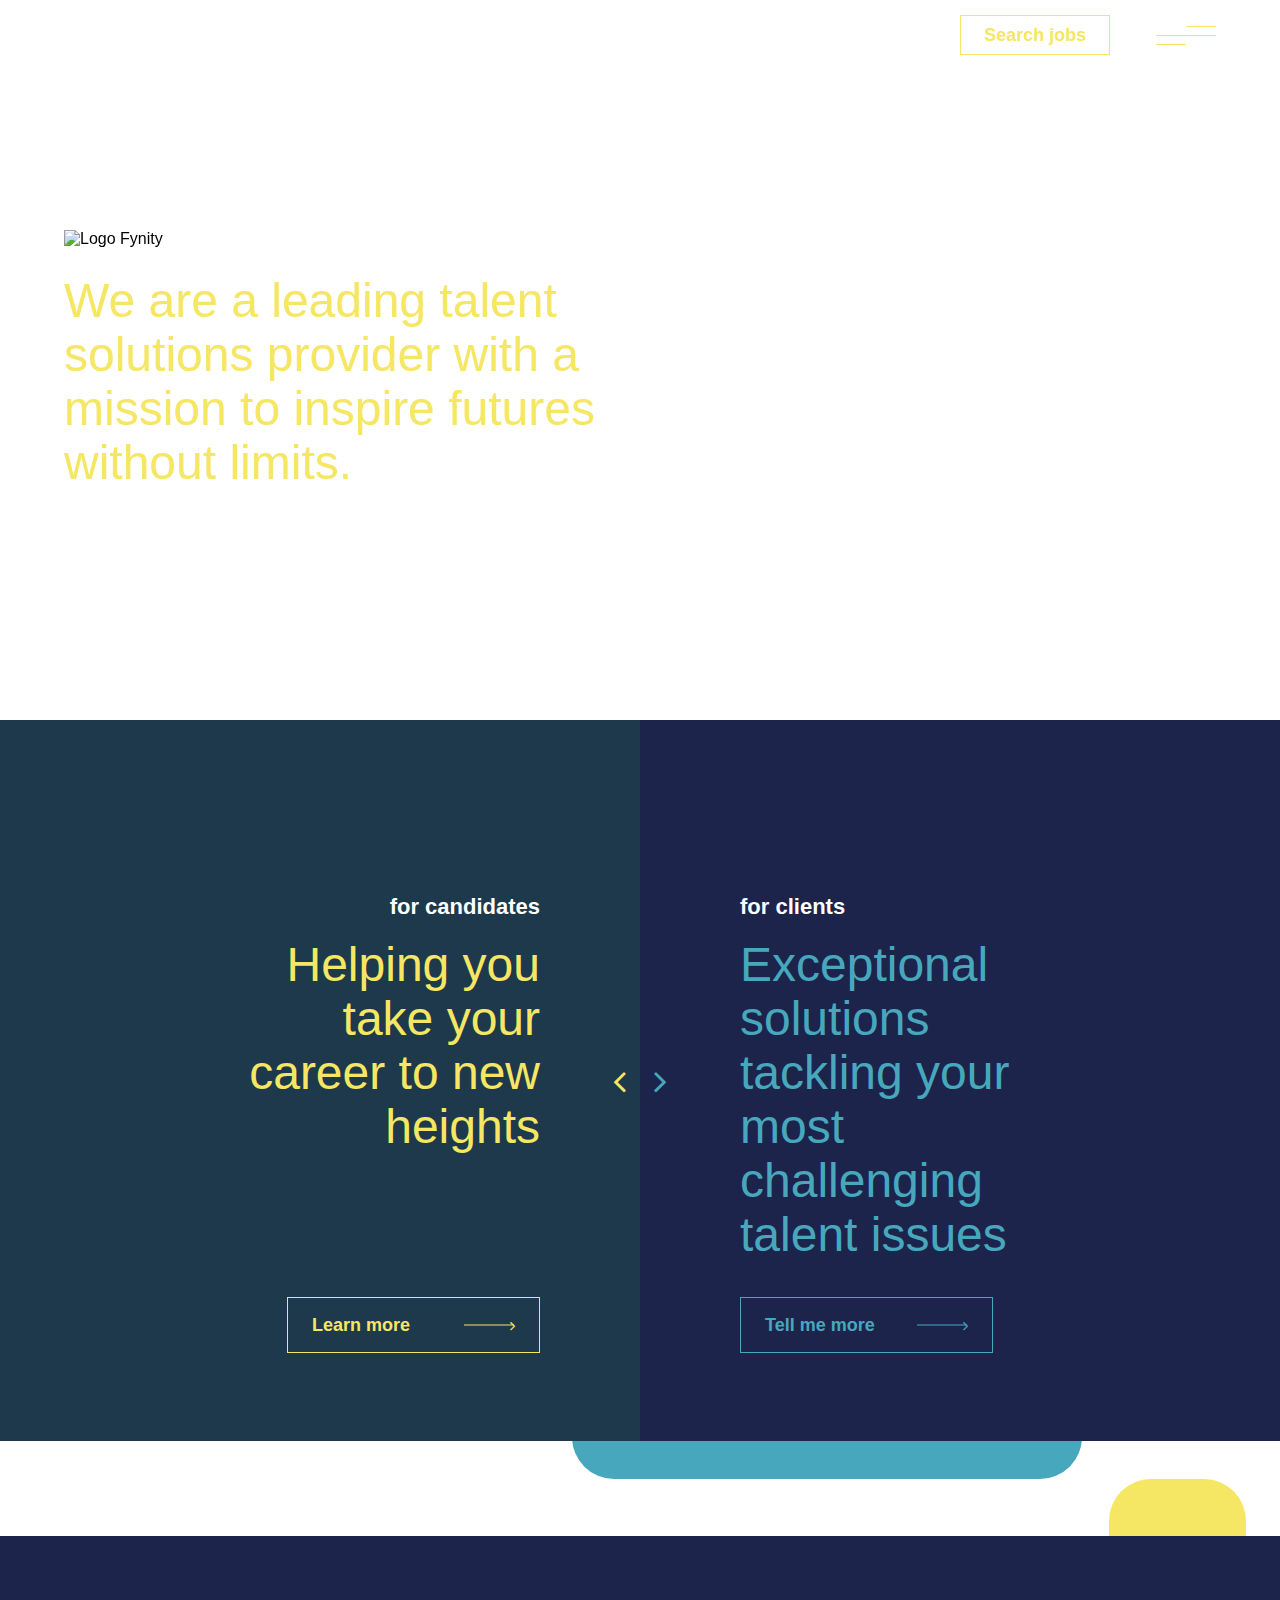
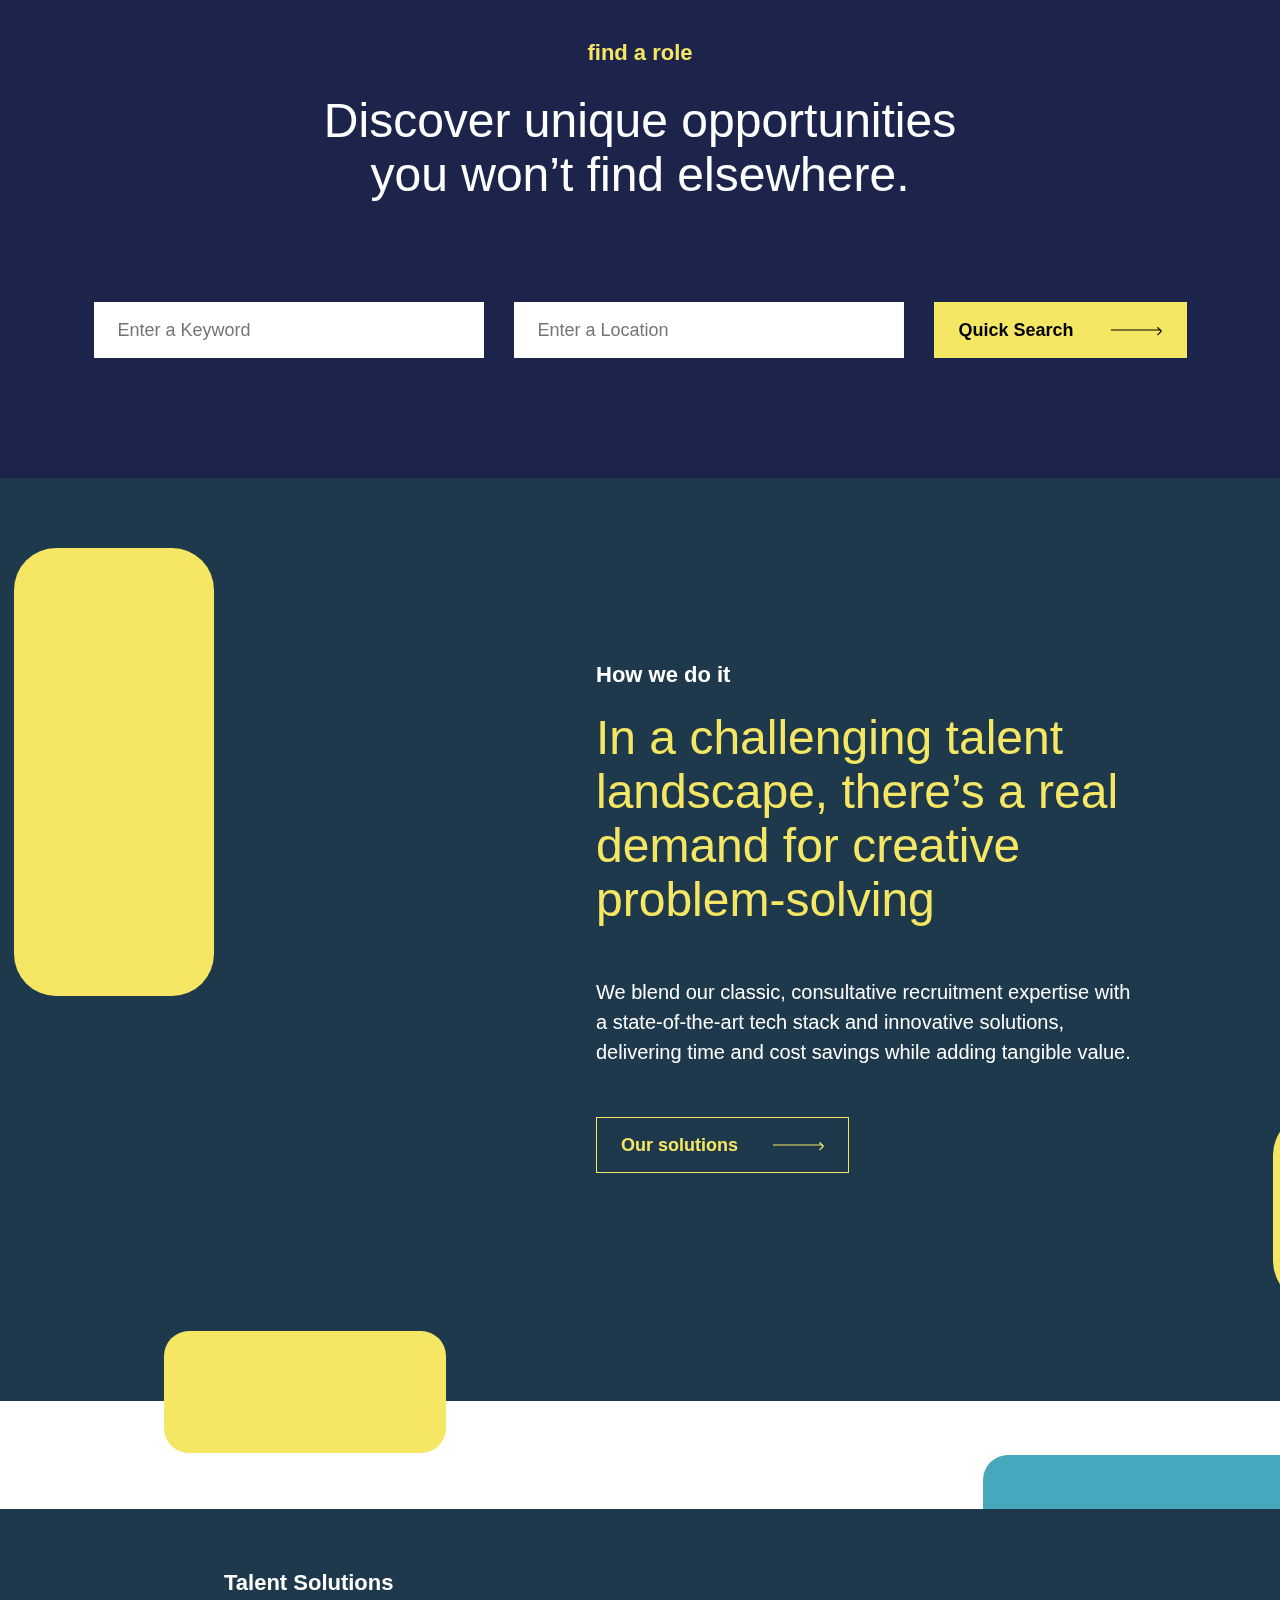
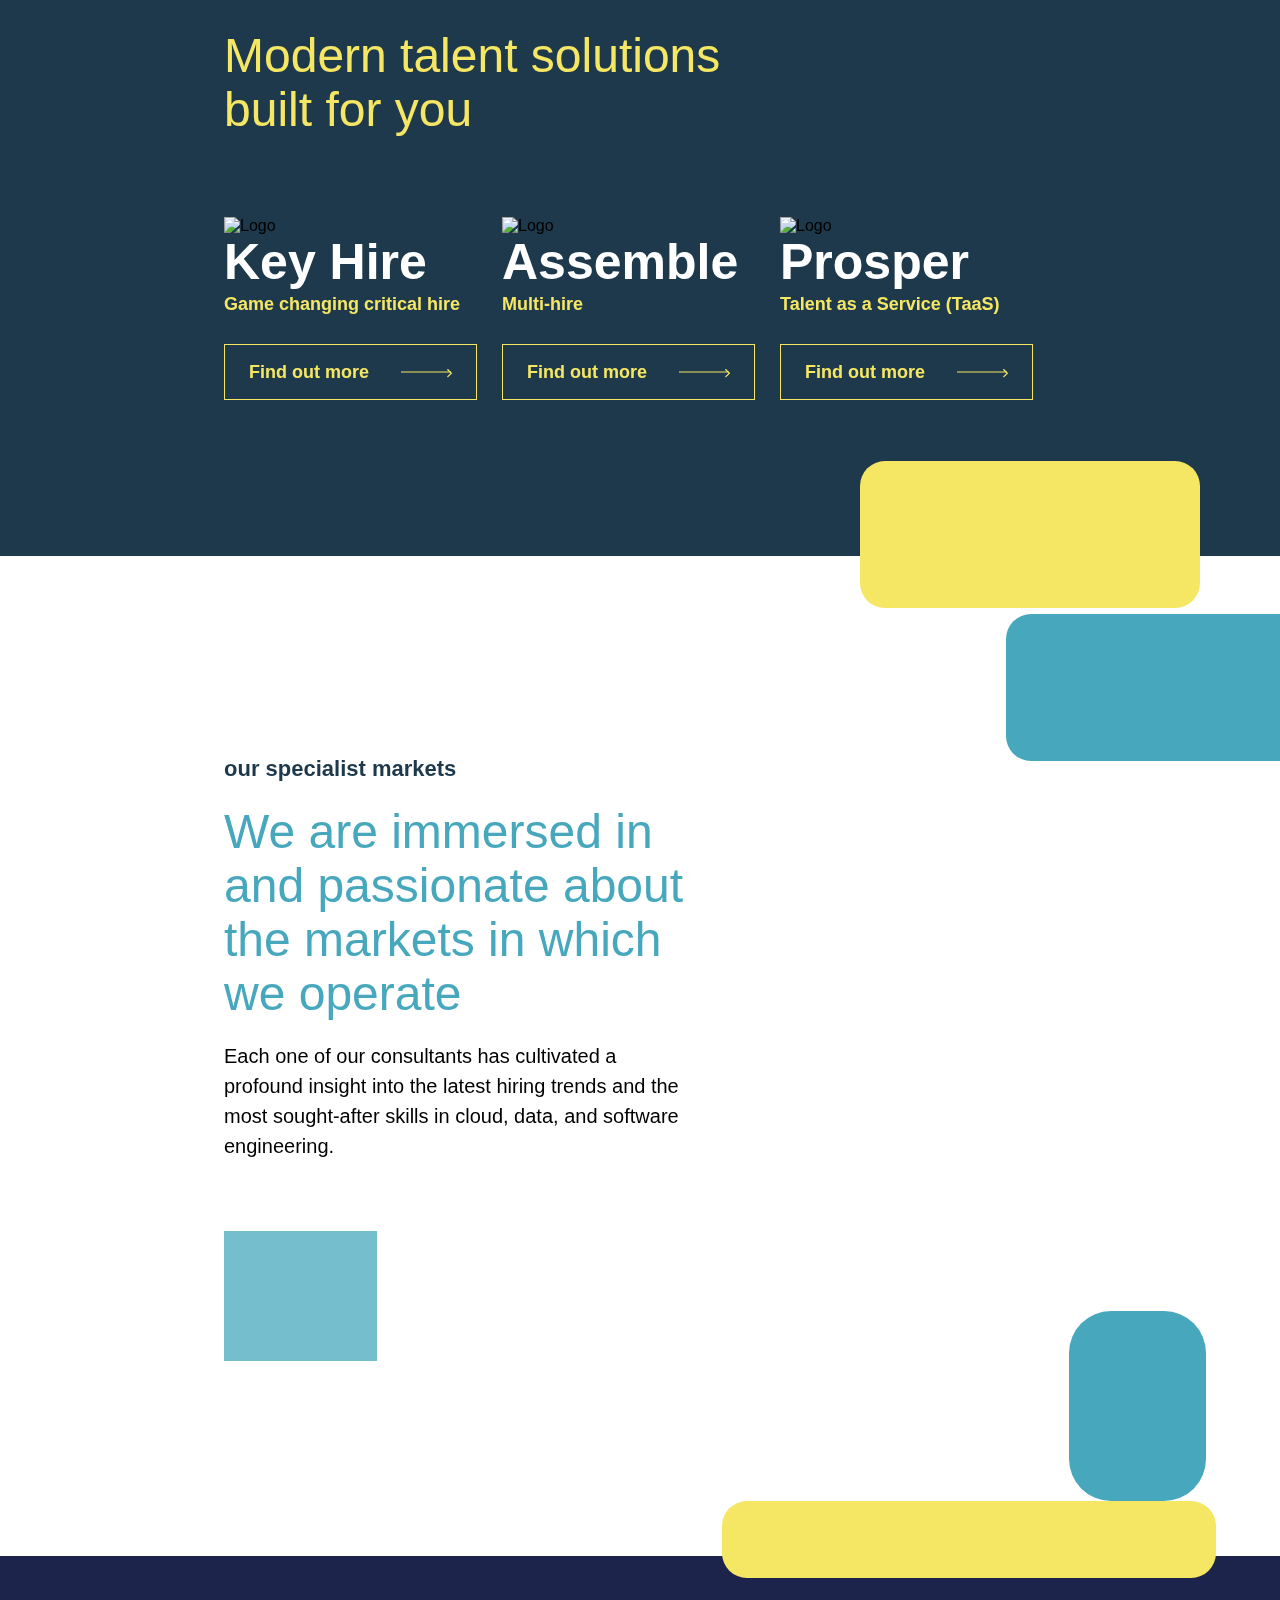
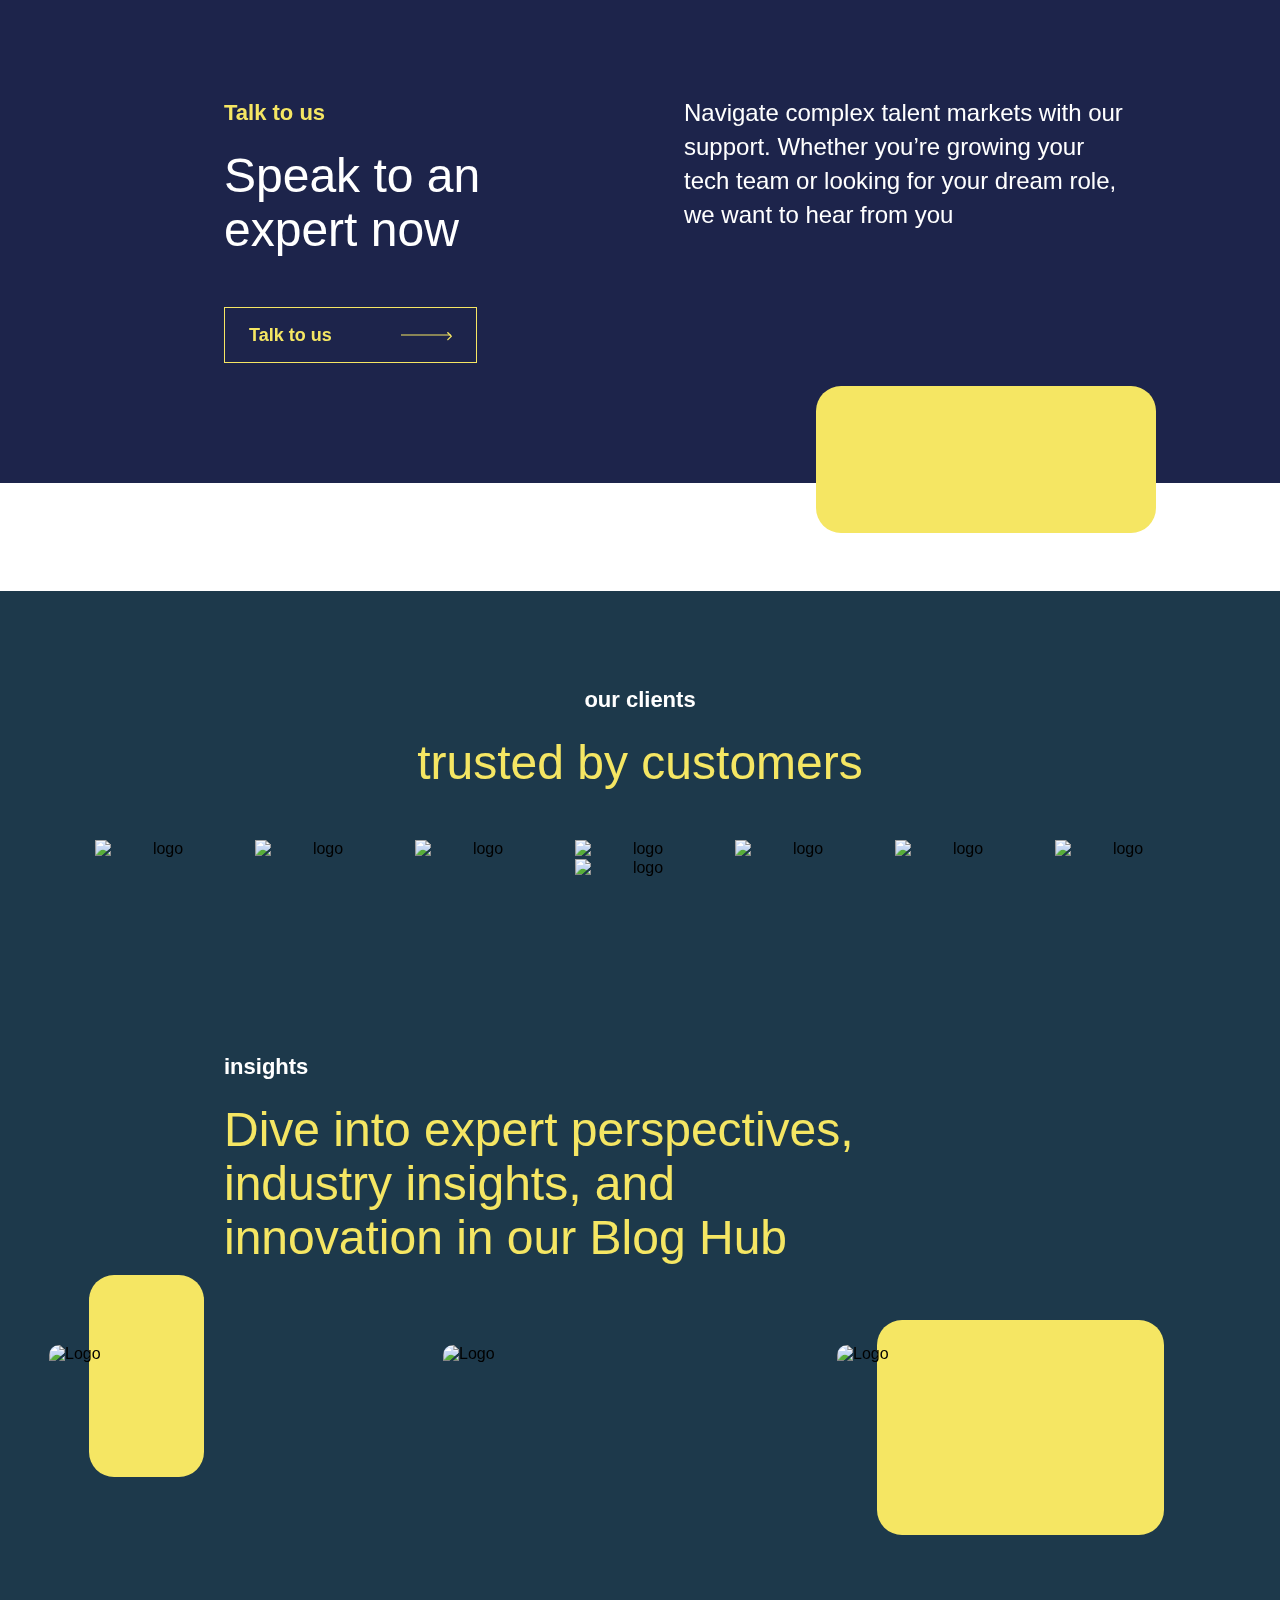
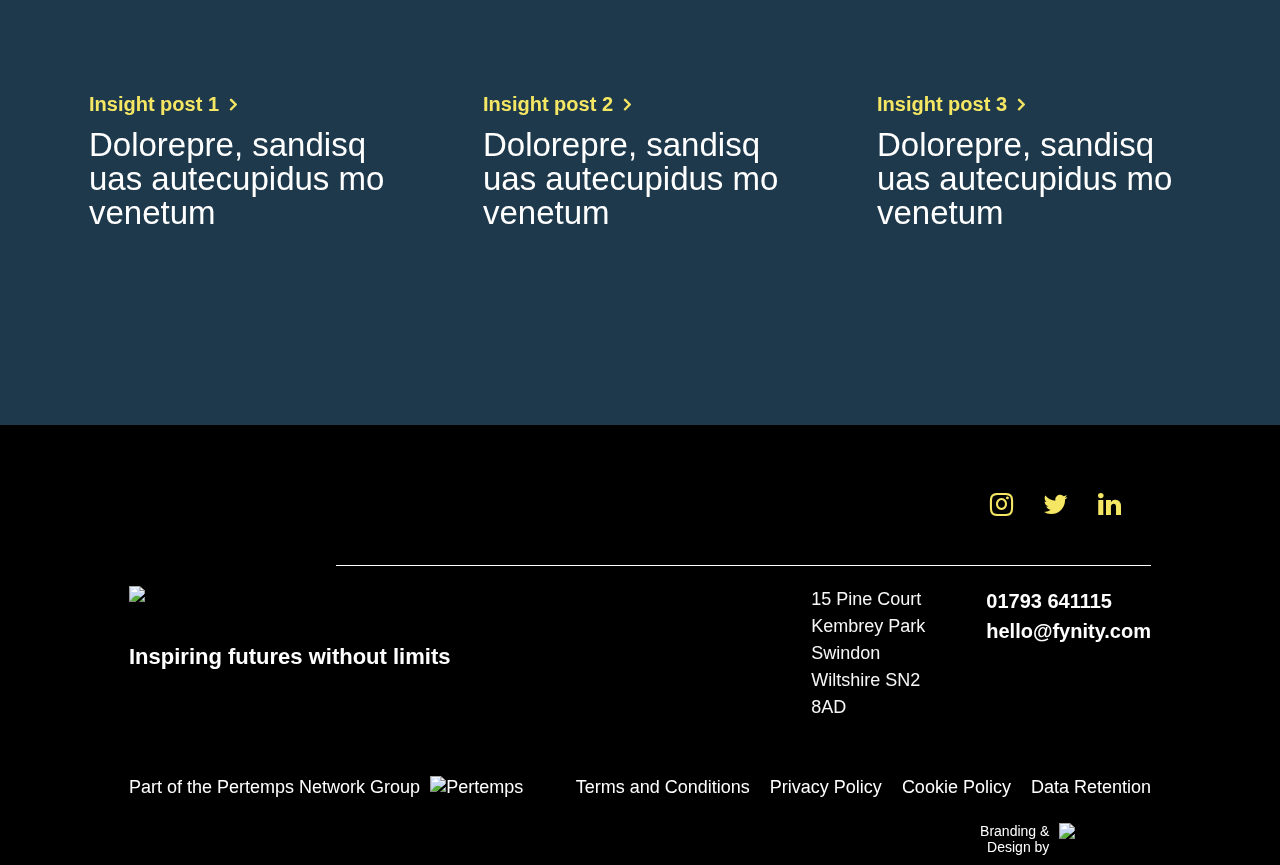
==== index.html @ f261f371 "homepage done" ====
<!DOCTYPE html>
<html lang="vi">
  <head>
    <!-- Required meta tags -->
    <meta charset="utf-8" />
    <meta
      name="viewport"
      content="width=device-width, initial-scale=1, shrink-to-fit=no"
    />
    <link rel="shortcut icon" type="image/png" href="" />
    <meta name="format-detection" content="telephone=no" />

    <!-- Font awesome -->
    <link
      rel="stylesheet"
      href="https://cdnjs.cloudflare.com/ajax/libs/font-awesome/4.7.0/css/font-awesome.min.css"
    />
    <!-- Slick CSS -->
    <link rel="stylesheet" href="/css/slick/slick.css" />

    <link rel="stylesheet" href="/css/index.css" />

    <title>Fynity</title>
  </head>

  <body>
    <!-- Start: Header -->
    <div class="header">
      <div class="container">
        <div></div>
        <!-- <img
          src="https://png.pngtree.com/png-vector/20230912/ourmid/pngtree-beauty-logo-design-element-vector-concept-png-image_10078212.png"
          alt="Logo Fyniti"
          class="logo"
        /> -->
        <div class="right">
          <button class="btn-yellow">Search jobs</button>
          <div class="burger">
            <span class="line-1"></span>
            <span class="line-2"></span>
            <span class="line-3"></span>
          </div>
        </div>
        <div class="menu-fixed">
          <div class="close">
            <i class="fa fa-times" aria-hidden="true"></i>
          </div>
          <div class="container">
            <div class="left-side">
              <img
                src="https://invietnhat.vn/wp-content/uploads/2023/08/logo-spa-hinh-co-gai-la-gi.jpg"
                alt=""
                class="logo"
              />
              <div class="links">
                <a href="#">Homepage</a>
                <a href="#">About us</a>
                <a href="#">Our Solutions</a>
                <a href="#">Candidates</a>
                <a href="#">Insights</a>
              </div>
            </div>
            <div class="right-side">
              <h3 class="title-base">Inspiring futures without limits</h3>
              <div class="contact">
                <a href="tel:+01793641115">01793 641115</a>
                <a href="mailto:hello@fynity.com">hello@fynity.com</a>
              </div>
              <div class="socials">
                <a href="#"
                  ><i class="fa fa-instagram" aria-hidden="true"></i
                ></a>
                <a href="#"><i class="fa fa-twitter" aria-hidden="true"></i></a>
                <a href="#"
                  ><i class="fa fa-linkedin" aria-hidden="true"></i
                ></a>
              </div>
              <div class="buttons">
                <button class="btn-yellow arrow">
                  Search jobs
                  <i
                    class="fa fa-angle-right icon-right"
                    aria-hidden="true"
                  ></i>
                </button>
                <button class="btn-yellow arrow">
                  Contact us
                  <i
                    class="fa fa-angle-right icon-right"
                    aria-hidden="true"
                  ></i>
                </button>
              </div>
            </div>
          </div>
        </div>
      </div>
    </div>
    <div class="header header-white">
      <div class="container">
        <div></div>
        <!-- <img
          src="https://png.pngtree.com/png-vector/20230912/ourmid/pngtree-beauty-logo-design-element-vector-concept-png-image_10078212.png"
          alt="Logo Fyniti"
          class="logo"
        /> -->
        <div class="right">
          <button class="btn-yellow blue">Search jobs</button>
          <div class="burger">
            <span class="line-1"></span>
            <span class="line-2"></span>
            <span class="line-3"></span>
          </div>
        </div>
        <div class="menu-fixed">
          <div class="close">
            <i class="fa fa-times" aria-hidden="true"></i>
          </div>
          <div class="container">
            <div class="left-side">
              <img
                src="https://invietnhat.vn/wp-content/uploads/2023/08/logo-spa-hinh-co-gai-la-gi.jpg"
                alt=""
                class="logo"
              />
              <div class="links">
                <a href="#">Homepage</a>
                <a href="#">About us</a>
                <a href="#">Our Solutions</a>
                <a href="#">Candidates</a>
                <a href="#">Insights</a>
              </div>
            </div>
            <div class="right-side">
              <h3 class="title-base">Inspiring futures without limits</h3>
              <div class="contact">
                <a href="tel:+01793641115">01793 641115</a>
                <a href="mailto:hello@fynity.com">hello@fynity.com</a>
              </div>
              <div class="socials">
                <a href="#"
                  ><i class="fa fa-instagram" aria-hidden="true"></i
                ></a>
                <a href="#"><i class="fa fa-twitter" aria-hidden="true"></i></a>
                <a href="#"
                  ><i class="fa fa-linkedin" aria-hidden="true"></i
                ></a>
              </div>
              <div class="buttons">
                <button class="btn-yellow arrow">
                  Search jobs
                  <i
                    class="fa fa-angle-right icon-right"
                    aria-hidden="true"
                  ></i>
                </button>
                <button class="btn-yellow arrow">
                  Contact us
                  <i
                    class="fa fa-angle-right icon-right"
                    aria-hidden="true"
                  ></i>
                </button>
              </div>
            </div>
          </div>
        </div>
      </div>
    </div>
    <!-- End: Header -->

    <!-- Start: Home Page -->
    <div id="homepage">
      <div class="banner">
        <div class="container">
          <div class="left">
            <img
              src="https://invietnhat.vn/wp-content/uploads/2023/08/logo-spa-hinh-co-gai-la-gi.jpg"
              alt="Logo Fynity"
              class="logo"
            />
            <h4 class="subtitle-base">
              We are a leading talent solutions provider with a mission to
              inspire futures without limits.
            </h4>
          </div>
        </div>
      </div>

      <div class="mission">
        <div class="block candidates">
          <h3 class="title-base">for candidates</h3>
          <h4 class="subtitle-base">
            Helping you take your career to new heights
          </h4>
          <button class="btn-yellow arrow">
            Learn more
            <i class="fa fa-angle-right icon-right" aria-hidden="true"></i>
          </button>
          <i class="fa fa-angle-left icon" aria-hidden="true"></i>
        </div>
        <div class="block-full">
          <div class="wrapper">
            <div class="left">
              <img
                src="https://zshop.vn/blogs/wp-content/uploads/2016/08/1045.jpg"
                alt=""
              />
              <p class="context-base">
                It’s our passion to deliver exceptional service, whether you’re
                at the start of your career or nearer the end. We identify the
                right opportunities, guide you through the hiring process and
                offer inimitable personal support from the first interview to
                the first-year review.
              </p>
            </div>
            <div class="block candidates">
              <h3 class="title-base">for candidates</h3>
              <h4 class="subtitle-base">
                Helping you take your career to new heights
              </h4>
              <button class="btn-yellow arrow">
                Learn more
                <i class="fa fa-angle-right icon-right" aria-hidden="true"></i>
              </button>
              <i class="fa fa-angle-right icon" aria-hidden="true"></i>
              <i class="fa fa-angle-right icon blue" aria-hidden="true"></i>
            </div>
          </div>
        </div>
        <div class="block clients">
          <h3 class="title-base">for clients</h3>
          <h4 class="subtitle-base">
            Exceptional solutions tackling your most challenging talent issues
          </h4>
          <button class="btn-yellow arrow blue">
            Tell me more
            <i class="fa fa-angle-right icon-right" aria-hidden="true"></i>
          </button>
          <i class="fa fa-angle-right icon" aria-hidden="true"></i>
        </div>
      </div>

      <div class="white-line-1">
        <div class="container"></div>
      </div>

      <div class="find-role">
        <div class="bluebox">
          <div class="container">
            <h3 class="title-base">find a role</h3>
            <h4 class="subtitle-base">
              Discover unique opportunities you won’t find elsewhere.
            </h4>
            <div class="form">
              <input type="text" class="input" placeholder="Enter a Keyword" />
              <input type="text" class="input" placeholder="Enter a Location" />
              <button class="btn-yellow arrow bg-yellow">
                Quick Search
                <i class="fa fa-angle-right icon-right" aria-hidden="true"></i>
              </button>
            </div>
          </div>
        </div>
      </div>

      <div class="how-we-do">
        <div class="container">
          <div class="left">
            <div class="img"></div>
          </div>
          <div class="right">
            <h3 class="title-base">How we do it</h3>
            <h4 class="subtitle-base">
              In a challenging talent landscape, there’s a real demand for
              creative problem-solving
            </h4>
            <p class="context-base">
              We blend our classic, consultative recruitment expertise with a
              state-of-the-art tech stack and innovative solutions, delivering
              time and cost savings while adding tangible value.
            </p>
            <button class="btn-yellow arrow">
              Our solutions
              <i class="fa fa-angle-right icon-right" aria-hidden="true"></i>
            </button>
          </div>
        </div>
      </div>

      <div class="white-line-2">
        <div class="container"></div>
      </div>

      <div class="talent-solutions">
        <div class="container">
          <h3 class="title-base">Talent Solutions</h3>
          <h4 class="subtitle-base">Modern talent solutions built for you</h4>
          <div class="slider-talent">
            <div class="item">
              <img
                src="https://png.pngtree.com/png-vector/20230912/ourmid/pngtree-beauty-logo-design-element-vector-concept-png-image_10078212.png"
                alt="Logo"
              />
              <h3>Key Hire</h3>
              <h4>Game changing critical hire</h4>
              <button class="btn-yellow arrow">
                Find out more
                <i class="fa fa-angle-right icon-right" aria-hidden="true"></i>
              </button>
            </div>
            <div class="item">
              <img
                src="https://png.pngtree.com/png-vector/20230912/ourmid/pngtree-beauty-logo-design-element-vector-concept-png-image_10078212.png"
                alt="Logo"
              />
              <h3>Assemble</h3>
              <h4>Multi-hire</h4>
              <button class="btn-yellow arrow">
                Find out more
                <i class="fa fa-angle-right icon-right" aria-hidden="true"></i>
              </button>
            </div>
            <div class="item">
              <img
                src="https://png.pngtree.com/png-vector/20230912/ourmid/pngtree-beauty-logo-design-element-vector-concept-png-image_10078212.png"
                alt="Logo"
              />
              <h3>Prosper</h3>
              <h4>Talent as a Service (TaaS)</h4>
              <button class="btn-yellow arrow">
                Find out more
                <i class="fa fa-angle-right icon-right" aria-hidden="true"></i>
              </button>
            </div>
            <div class="item">
              <img
                src="https://png.pngtree.com/png-vector/20230912/ourmid/pngtree-beauty-logo-design-element-vector-concept-png-image_10078212.png"
                alt="Logo"
              />
              <h3>Key Hire</h3>
              <h4>Game changing critical hire</h4>
              <button class="btn-yellow arrow">
                Find out more
                <i class="fa fa-angle-right icon-right" aria-hidden="true"></i>
              </button>
            </div>
            <div class="item">
              <img
                src="https://png.pngtree.com/png-vector/20230912/ourmid/pngtree-beauty-logo-design-element-vector-concept-png-image_10078212.png"
                alt="Logo"
              />
              <h3>Assemble</h3>
              <h4>Multi-hire</h4>
              <button class="btn-yellow arrow">
                Find out more
                <i class="fa fa-angle-right icon-right" aria-hidden="true"></i>
              </button>
            </div>
            <div class="item">
              <img
                src="https://png.pngtree.com/png-vector/20230912/ourmid/pngtree-beauty-logo-design-element-vector-concept-png-image_10078212.png"
                alt="Logo"
              />
              <h3>Prosper</h3>
              <h4>Talent as a Service (TaaS)</h4>
              <button class="btn-yellow arrow">
                Find out more
                <i class="fa fa-angle-right icon-right" aria-hidden="true"></i>
              </button>
            </div>
          </div>
        </div>
      </div>

      <div class="our-specialist">
        <div class="container">
          <div class="left">
            <h3 class="title-base">our specialist markets</h3>
            <h4 class="subtitle-base">
              We are immersed in and passionate about the markets in which we
              operate
            </h4>
            <p class="context-base">
              Each one of our consultants has cultivated a profound insight into
              the latest hiring trends and the most sought-after skills in
              cloud, data, and software engineering.
            </p>
            <div class="wrapper">
              <div class="items">
                <div
                  class="item active"
                  attr-img="https://zshop.vn/blogs/wp-content/uploads/2016/08/1045.jpg"
                  attr-title="Data"
                  attr-content="Data is becoming increasingly important as organizations seek to harness the power of big data to drive insights and decision-making."
                  style="
                    background-image: url('https://zshop.vn/blogs/wp-content/uploads/2016/08/1045.jpg');
                  "
                >
                  <span>Data</span>
                  <p>
                    Data is becoming increasingly important as organizations
                    seek to harness the power of big data to drive insights and
                    decision-making.
                  </p>
                </div>
                <div
                  class="item"
                  attr-img="https://anhcuoiviet.vn/wp-content/uploads/2022/11/background-dep-0.jpg"
                  attr-title="Cloud"
                  attr-content="Clound lorem ipsum"
                  style="
                    background-image: url('https://anhcuoiviet.vn/wp-content/uploads/2022/11/background-dep-0.jpg');
                  "
                >
                  <span>Cloud</span>
                  <p>Clound lorem</p>
                </div>
                <div
                  class="item"
                  attr-img="https://hoanghamobile.com/tin-tuc/wp-content/uploads/2023/07/background-dep-don-gian-6.jpg"
                  attr-title="Software engineering"
                  attr-content="Software engineering loremipsum"
                  style="
                    background-image: url('https://hoanghamobile.com/tin-tuc/wp-content/uploads/2023/07/background-dep-don-gian-6.jpg');
                  "
                >
                  <span>Software engineering</span>
                  <p>Software engineering loremipsum</p>
                </div>
              </div>
            </div>
          </div>
          <div class="right">
            <p class="title">Data</p>
            <p class="content">
              Data is becoming increasingly important as organizations seek to
              harness the power of big data to drive insights and
              decision-making.
            </p>
          </div>
        </div>
      </div>

      <div class="talk-to-us">
        <div class="container">
          <div class="left">
            <h3 class="title-base">Talk to us</h3>
            <h4 class="subtitle-base">Speak to an expert now</h4>
            <button class="btn-yellow arrow">
              Talk to us
              <i class="fa fa-angle-right icon-right" aria-hidden="true"></i>
            </button>
          </div>
          <div class="right">
            <p class="context-base">
              Navigate complex talent markets with our support. Whether you’re
              growing your tech team or looking for your dream role, we want to
              hear from you
            </p>
            <button class="btn-yellow arrow">
              Talk to us
              <i class="fa fa-angle-right icon-right" aria-hidden="true"></i>
            </button>
          </div>
        </div>
      </div>

      <div class="our-clients">
        <div class="container">
          <h3 class="title-base">our clients</h3>
          <h4 class="subtitle-base">trusted by customers</h4>
          <div class="wrapper">
            <div class="items">
              <img
                src="https://e7.pngegg.com/pngimages/875/440/png-clipart-logo-google-cloud-platform-cloud-computing-font-cloud-computing-text-cloud.png"
                alt="logo"
              />
              <img
                src="https://image.pngaaa.com/753/4173753-middle.png"
                alt="logo"
              />
              <img
                src="https://w7.pngwing.com/pngs/862/624/png-transparent-aws-vector-brand-logos-icon.png"
                alt="logo"
              />
              <img
                src="https://e7.pngegg.com/pngimages/875/440/png-clipart-logo-google-cloud-platform-cloud-computing-font-cloud-computing-text-cloud.png"
                alt="logo"
              />
              <img
                src="https://image.pngaaa.com/753/4173753-middle.png"
                alt="logo"
              />
              <img
                src="https://w7.pngwing.com/pngs/862/624/png-transparent-aws-vector-brand-logos-icon.png"
                alt="logo"
              />
              <img
                src="https://e7.pngegg.com/pngimages/875/440/png-clipart-logo-google-cloud-platform-cloud-computing-font-cloud-computing-text-cloud.png"
                alt="logo"
              />
              <img
                src="https://image.pngaaa.com/753/4173753-middle.png"
                alt="logo"
              />
            </div>
          </div>
        </div>
      </div>

      <div class="insights">
        <div class="container">
          <div class="content">
            <h3 class="title-base">insights</h3>
            <h4 class="subtitle-base">
              Dive into expert perspectives, industry insights, and innovation
              in our Blog Hub
            </h4>
          </div>
          <div class="slider-insights">
            <div class="item">
              <img
                src="https://zshop.vn/blogs/wp-content/uploads/2016/08/1045.jpg"
                alt="Logo"
              />
              <h3>
                Insight post 1
                <i class="fa fa-angle-right" aria-hidden="true"></i>
              </h3>
              <h4>Dolorepre, sandisq uas autecupidus mo venetum</h4>
            </div>
            <div class="item">
              <img
                src="https://zshop.vn/blogs/wp-content/uploads/2016/08/1045.jpg"
                alt="Logo"
              />
              <h3>
                Insight post 2
                <i class="fa fa-angle-right" aria-hidden="true"></i>
              </h3>
              <h4>Dolorepre, sandisq uas autecupidus mo venetum</h4>
            </div>
            <div class="item">
              <img
                src="https://zshop.vn/blogs/wp-content/uploads/2016/08/1045.jpg"
                alt="Logo"
              />
              <h3>
                Insight post 3
                <i class="fa fa-angle-right" aria-hidden="true"></i>
              </h3>
              <h4>Dolorepre, sandisq uas autecupidus mo venetum</h4>
            </div>
            <div class="item">
              <img
                src="https://zshop.vn/blogs/wp-content/uploads/2016/08/1045.jpg"
                alt="Logo"
              />
              <h3>
                Insight post 1
                <i class="fa fa-angle-right" aria-hidden="true"></i>
              </h3>
              <h4>Dolorepre, sandisq uas autecupidus mo venetum</h4>
            </div>
            <div class="item">
              <img
                src="https://zshop.vn/blogs/wp-content/uploads/2016/08/1045.jpg"
                alt="Logo"
              />
              <h3>
                Insight post 2
                <i class="fa fa-angle-right" aria-hidden="true"></i>
              </h3>
              <h4>Dolorepre, sandisq uas autecupidus mo venetum</h4>
            </div>
            <div class="item">
              <img
                src="https://zshop.vn/blogs/wp-content/uploads/2016/08/1045.jpg"
                alt="Logo"
              />
              <h3>
                Insight post 3
                <i class="fa fa-angle-right" aria-hidden="true"></i>
              </h3>
              <h4>Dolorepre, sandisq uas autecupidus mo venetum</h4>
            </div>
          </div>
        </div>
      </div>
    </div>
    <!-- End: Home Page -->

    <!-- Start: Footer -->
    <div class="footer">
      <div class="container">
        <div class="logos PC">
          <a href="#"><i class="fa fa-instagram" aria-hidden="true"></i></a>
          <a href="#"><i class="fa fa-twitter" aria-hidden="true"></i></a>
          <a href="#"><i class="fa fa-linkedin" aria-hidden="true"></i></a>
        </div>
        <div class="info">
          <div class="left">
            <img
              src="https://invietnhat.vn/wp-content/uploads/2023/08/logo-spa-hinh-co-gai-la-gi.jpg"
              alt="Logo Fynity"
              class="logo"
            />
            <h3 class="title-base">Inspiring futures without limits</h3>
          </div>
          <div class="right">
            <p class="address">
              15 Pine Court Kembrey Park Swindon Wiltshire SN2 8AD
            </p>
            <div class="contact">
              <a href="tel:+01793641115">01793 641115</a>
              <a href="mailto:hello@fynity.com">hello@fynity.com</a>
            </div>
          </div>
        </div>
        <div class="logos SP">
          <a href="#"><i class="fa fa-instagram" aria-hidden="true"></i></a>
          <a href="#"><i class="fa fa-twitter" aria-hidden="true"></i></a>
          <a href="#"><i class="fa fa-linkedin" aria-hidden="true"></i></a>
        </div>
        <div class="links">
          <div class="left">
            <p>
              Part of the Pertemps Network Group <img src="" alt="Pertemps" />
            </p>
          </div>
          <div class="right">
            <a href="#">Terms and Conditions</a>
            <a href="#">Privacy Policy</a>
            <a href="#">Cookie Policy</a>
            <a href="#">Data Retention</a>
          </div>
        </div>
        <div class="copyright">
          <p>Branding & Design by</p>
          <img src="" alt="Logo 1721" />
        </div>
      </div>
    </div>
    <!-- End: Footer -->

    <!-- jQuery first, then Popper -->
    <script src="/js/jquery3.2.1/jquery3.2.1.min.js"></script>
    <script src="/js/popper/popper.min.js"></script>
    <script src="/js/slick/slick.min.js"></script>
    <script src="/js/header.js"></script>
    <script src="/js/index.js"></script>

    <script type="text/javascript">
      $(".slider-talent").slick({
        infinite: true,
        slidesToShow: 3,
        slidesToScroll: 1,
        responsive: [
          {
            breakpoint: 992,
            settings: {
              slidesToShow: 2,
            },
          },
          {
            breakpoint: 768,
            settings: {
              slidesToShow: 1,
            },
          },
        ],
      });
      $(".slider-insights").slick({
        infinite: true,
        slidesToShow: 3,
        slidesToScroll: 1,
        responsive: [
          {
            breakpoint: 992,
            settings: {
              slidesToShow: 2,
            },
          },
          {
            breakpoint: 768,
            settings: {
              slidesToShow: 1,
            },
          },
        ],
      });
    </script>
  </body>
</html>
---- css/index.css ----
@charset "UTF-8";
@font-face {
  font-family: "";
  src: url("");
}
* {
  box-sizing: border-box;
  margin: 0;
  padding: 0;
}

* {
  outline: none;
}

html {
  line-height: 1.15;
  -webkit-text-size-adjust: 100%;
  overflow-x: hidden;
}

body {
  margin: 0;
  overflow-x: hidden;
}

main {
  display: block;
}

h1 {
  font-size: 2em;
  margin: 0.67em 0;
}

hr {
  box-sizing: content-box;
  height: 0;
  overflow: visible;
}

pre {
  font-family: monospace, monospace;
  font-size: 1em;
}

a {
  background-color: transparent;
  display: inline-block;
  text-decoration: none;
}

abbr[title] {
  border-bottom: none;
  text-decoration: underline;
  -webkit-text-decoration: underline dotted;
          text-decoration: underline dotted;
}

b,
strong {
  font-weight: bolder;
}

code,
kbd,
samp {
  font-family: monospace, monospace;
  font-size: 1em;
}

small {
  font-size: 80%;
}

sub,
sup {
  font-size: 75%;
  line-height: 0;
  position: relative;
  vertical-align: baseline;
}

li {
  list-style: none;
}

sub {
  bottom: -0.25em;
}

sup {
  top: -0.5em;
}

img {
  border-style: none;
}

button,
input,
optgroup,
select,
textarea {
  font-family: inherit;
  font-size: 100%;
  line-height: 1.15;
  margin: 0;
}

button,
input {
  overflow: visible;
}

button,
select {
  text-transform: none;
}

button,
[type=button],
[type=reset],
[type=submit] {
  -webkit-appearance: button;
  cursor: pointer;
}

button::-moz-focus-inner,
[type=button]::-moz-focus-inner,
[type=reset]::-moz-focus-inner,
[type=submit]::-moz-focus-inner {
  border-style: none;
  padding: 0;
}

button:-moz-focusring,
[type=button]:-moz-focusring,
[type=reset]:-moz-focusring,
[type=submit]:-moz-focusring {
  outline: 1px dotted ButtonText;
}

fieldset {
  padding: 0.35em 0.75em 0.625em;
}

legend {
  box-sizing: border-box;
  color: inherit;
  display: table;
  max-width: 100%;
  padding: 0;
  white-space: normal;
}

progress {
  vertical-align: baseline;
}

textarea {
  overflow: auto;
}

[type=checkbox],
[type=radio] {
  box-sizing: border-box;
  padding: 0;
}

[type=number]::-webkit-inner-spin-button,
[type=number]::-webkit-outer-spin-button {
  height: auto;
}

[type=search] {
  -webkit-appearance: textfield;
  outline-offset: -2px;
}

[type=search]::-webkit-search-decoration {
  -webkit-appearance: none;
}

::-webkit-file-upload-button {
  -webkit-appearance: button;
  font: inherit;
}

details {
  display: block;
}

summary {
  display: list-item;
}

template {
  display: none;
}

[hidden] {
  display: none;
}

.visible-bottom-to-top,
.visible-top-to-bottom,
.visible-left-to-right,
.visible-right-to-left {
  visibility: hidden;
}

.slide-bottom-to-top {
  animation-name: slideBottomToTop;
  -webkit-animation-name: slideBottomToTop;
  animation-duration: 1s;
  -webkit-animation-duration: 1s;
  visibility: visible;
}

.slide-top-to-bottom {
  animation-name: slideTopToBottom;
  -webkit-animation-name: slideTopToBottom;
  animation-duration: 1s;
  -webkit-animation-duration: 1s;
  visibility: visible;
}

.slide-left-to-right {
  animation-name: slideLeftToRight;
  -webkit-animation-name: slideLeftToRight;
  animation-duration: 1s;
  -webkit-animation-duration: 1s;
  visibility: visible;
}

.slide-right-to-left {
  animation-name: slideRightToLeft;
  -webkit-animation-name: slideRightToLeft;
  animation-duration: 1s;
  -webkit-animation-duration: 1s;
  visibility: visible;
}

@keyframes slideBottomToTop {
  0% {
    opacity: 0;
    transform: translateY(70%);
    -webkit-transform: translateY(70%);
    -moz-transform: translateY(70%);
    -ms-transform: translateY(70%);
    -o-transform: translateY(70%);
  }
  100% {
    opacity: 1;
    transform: translateY(0%);
    -webkit-transform: translateY(0%);
    -moz-transform: translateY(0%);
    -ms-transform: translateY(0%);
    -o-transform: translateY(0%);
  }
}
@keyframes slideTopToBottom {
  0% {
    opacity: 0;
    transform: translateY(-70%);
    -webkit-transform: translateY(-70%);
    -moz-transform: translateY(-70%);
    -ms-transform: translateY(-70%);
    -o-transform: translateY(-70%);
  }
  100% {
    opacity: 1;
    transform: translateY(0%);
    -webkit-transform: translateY(0%);
    -moz-transform: translateY(0%);
    -ms-transform: translateY(0%);
    -o-transform: translateY(0%);
  }
}
@keyframes slideLeftToRight {
  0% {
    opacity: 0;
    transform: translateX(-70%);
    -webkit-transform: translateX(-70%);
    -moz-transform: translateX(-70%);
    -ms-transform: translateX(-70%);
    -o-transform: translateX(-70%);
  }
  100% {
    opacity: 1;
    transform: translateX(0%);
    -webkit-transform: translateX(0%);
    -moz-transform: translateX(0%);
    -ms-transform: translateX(0%);
    -o-transform: translateX(0%);
  }
}
@keyframes slideRightToLeft {
  0% {
    opacity: 0;
    transform: translateX(70%);
    -webkit-transform: translateX(70%);
    -moz-transform: translateX(70%);
    -ms-transform: translateX(70%);
    -o-transform: translateX(70%);
  }
  100% {
    opacity: 1;
    transform: translateX(0%);
    -webkit-transform: translateX(0%);
    -moz-transform: translateX(0%);
    -ms-transform: translateX(0%);
    -o-transform: translateX(0%);
  }
}
.collapsible {
  background-color: #777;
  color: white;
  cursor: pointer;
  padding: 18px;
  width: 100%;
  border: none;
  text-align: left;
  outline: none;
  font-size: 15px;
}
.collapsible:after {
  content: "+";
  color: white;
  font-weight: bold;
  float: right;
  margin-left: 5px;
}
.collapsible.active, .collapsible:hover {
  background-color: #555;
}
.collapsible.active:after {
  content: "−";
}

.content-collapse {
  padding: 0 18px;
  max-height: 0;
  overflow: hidden;
  transition: max-height 0.2s ease-out;
  background-color: #f1f1f1;
}

.container {
  width: 90%;
  max-width: 1240px;
  margin: auto;
}

.title-base {
  font-size: 22px;
  line-height: 1.5;
  color: #ffffff;
  font-weight: 600;
}

.subtitle-base {
  font-size: 48px;
  line-height: 1.125;
  color: #F5E663;
  font-weight: 300;
}

.context-base {
  font-size: 20px;
  line-height: 1.5;
  color: #ffffff;
}

.btn-yellow {
  min-width: 150px;
  font-size: 18px;
  color: #F5E663;
  font-weight: 600;
  line-height: 34px;
  padding: 10px 24px;
  background: none;
  border: 1px solid #F5E663;
  position: relative;
  z-index: 1;
}
.btn-yellow::before {
  content: "";
  width: 0;
  height: 100%;
  background: #F5E663;
  transition: 0.3s ease-in-out;
  position: absolute;
  top: 0;
  left: 0;
  z-index: -1;
  opacity: 0;
}
.btn-yellow:hover {
  color: #000000;
}
.btn-yellow:hover::before {
  width: 100%;
  opacity: 1;
}
.btn-yellow:hover.blue {
  color: #000000;
}
.btn-yellow:hover.blue::before {
  background: #47A8BD;
}
.btn-yellow.arrow {
  width: 253px;
  display: flex;
  justify-content: space-between;
  align-items: center;
  position: relative;
}
.btn-yellow.arrow::after {
  content: "";
  width: 50px;
  height: 1px;
  background: #F5E663;
  position: absolute;
  top: 50%;
  right: 25px;
  transform: translateY(-50%);
  transition: 0.3s ease-in-out;
}
.btn-yellow.arrow:hover::after {
  width: 72px;
  background: #000000;
}
.btn-yellow.arrow:hover .icon-right {
  color: #000000;
}
.btn-yellow.arrow .icon-right {
  color: #F5E663;
  font-size: 15px !important;
}
.btn-yellow.blue {
  color: #47A8BD;
  border-color: #47A8BD;
}
.btn-yellow.blue::after {
  background: #47A8BD;
}
.btn-yellow.blue:hover {
  color: #ffffff;
}
.btn-yellow.blue:hover::after {
  background: #ffffff;
}
.btn-yellow.blue:hover .icon-right {
  color: #ffffff;
}
.btn-yellow.blue .icon-right {
  color: #47A8BD;
}
.btn-yellow.bg-yellow {
  background: #F5E663;
  color: #000000;
}
.btn-yellow.bg-yellow::after {
  background: #000000;
}
.btn-yellow.bg-yellow .icon-right {
  color: #000000;
}

.slick-next,
.slick-prev {
  width: 56px;
  height: 56px;
  font-size: 0;
  background: url("https://static.thenounproject.com/png/544984-200.png") center/contain;
  border: none;
  position: absolute;
  top: 50%;
  transform: translateY(-50%);
}

.slick-prev {
  right: auto;
}

.SP {
  display: none !important;
}

.header {
  margin-bottom: -70px;
}
.header .container {
  height: 70px;
  display: flex;
  justify-content: space-between;
  align-items: center;
}
.header .logo {
  width: 37px;
  height: 42px;
}
.header .right {
  display: flex;
  align-items: center;
}
.header .right .btn-yellow {
  width: 150px;
  height: 40px;
  padding: 0;
}
.header .right .burger {
  display: flex;
  flex-direction: column;
  margin-left: 46px;
  cursor: pointer;
}
.header .right .burger:hover span {
  width: 60px !important;
}
.header .right .burger span {
  display: block;
  width: 60px;
  height: 1px;
  background: #F5E663;
  transition: 0.3s ease-in-out;
}
.header .right .burger span.line-1 {
  width: 50%;
  margin-left: auto;
}
.header .right .burger span.line-2 {
  margin: 8px 0;
}
.header .right .burger span.line-3 {
  width: 50%;
  margin-right: auto;
}
.header .menu-fixed {
  position: fixed;
  top: 0;
  left: 0;
  z-index: -9;
  width: 100%;
  height: 100vh;
  background: #1D244B;
  padding: 56px 0 70px;
  opacity: 0;
  transition: 0.4s ease-in-out;
  pointer-events: none;
}
.header .menu-fixed.active {
  z-index: 99;
  opacity: 1;
  pointer-events: inherit;
}
.header .menu-fixed .close {
  position: absolute;
  top: 38px;
  right: 52px;
  cursor: pointer;
}
.header .menu-fixed .close i {
  font-size: 30px;
  color: #F5E663;
}
.header .menu-fixed .container {
  height: calc(100vh - 126px);
  display: flex;
  justify-content: space-between;
}
.header .menu-fixed .left-side {
  width: 55%;
  height: 100%;
  padding: 32px 0 65px;
  border-right: 1px solid #707070;
}
.header .menu-fixed .left-side .logo {
  width: 126px;
  height: 75px;
  margin-bottom: 80px;
}
.header .menu-fixed .left-side .links {
  display: flex;
  flex-direction: column;
}
.header .menu-fixed .left-side .links a {
  display: inline-block;
  font-size: 22px;
  line-height: 1.5;
  color: #ffffff;
  font-weight: 600;
  margin-bottom: 20px;
}
.header .menu-fixed .right-side {
  width: -moz-max-content;
  width: max-content;
  height: 100%;
  padding-top: 90px;
}
.header .menu-fixed .right-side .title-base {
  color: #F5E663;
  margin-bottom: 60px;
}
.header .menu-fixed .right-side .contact {
  display: flex;
  flex-direction: column;
  margin-bottom: 30px;
}
.header .menu-fixed .right-side .contact a {
  display: inline-block;
  font-size: 18px;
  line-height: 22px;
  color: #ffffff;
}
.header .menu-fixed .right-side .socials {
  display: flex;
  align-items: center;
  margin-bottom: 50px;
}
.header .menu-fixed .right-side .socials a {
  display: inline-block;
  font-size: 27px;
  color: #F5E663;
  margin-right: 30px;
}
.header .menu-fixed .right-side .buttons .btn-yellow {
  margin-bottom: 22px;
}
.header.header-white {
  width: 100%;
  background: #ffffff;
  margin-bottom: 0;
  position: fixed;
  top: -100px;
  left: 0;
  z-index: -9;
  transition: 0.4s ease-in-out;
}
.header.header-white.active {
  top: 0;
  z-index: 99;
}
.header.header-white .right .burger span {
  background: #47A8BD;
}

.footer {
  padding: 65px 0 10px;
  background: #000000;
}
.footer .container {
  padding: 0 65px;
}
.footer .logos {
  display: flex;
  justify-content: flex-end;
  align-items: center;
  padding-bottom: 45px;
  margin-bottom: 20px;
  position: relative;
}
.footer .logos::before {
  content: "";
  width: 80%;
  max-width: 815px;
  height: 1px;
  background: #ffffff;
  position: absolute;
  bottom: 0;
  right: 0;
}
.footer .logos a {
  display: inline-block;
  font-size: 27px;
  color: #F5E663;
  margin-right: 30px;
}
.footer .info {
  display: flex;
  justify-content: space-between;
  margin-bottom: 55px;
}
.footer .info .left .logo {
  width: 124px;
  height: 74px;
}
.footer .info .left .title-base {
  margin-top: 35px;
}
.footer .info .right {
  display: flex;
}
.footer .info .right .address {
  max-width: 115px;
  font-size: 18px;
  line-height: 1.5;
  font-weight: 500;
  color: #f7f7f7;
  margin-right: 60px;
}
.footer .info .right .contact a {
  display: block;
  font-size: 20px;
  line-height: 1.5;
  color: #ffffff;
  font-weight: 600;
}
.footer .links {
  display: flex;
  justify-content: space-between;
  align-items: center;
  margin-bottom: 25px;
}
.footer .links .left p {
  font-size: 18px;
  line-height: 22px;
  color: #ffffff;
}
.footer .links .left p img {
  padding-left: 5px;
}
.footer .links .right {
  display: flex;
  align-items: center;
}
.footer .links .right a {
  display: inline-block;
  font-size: 18px;
  line-height: 22px;
  color: #ffffff;
  margin-left: 20px;
}
.footer .copyright {
  display: flex;
  justify-content: flex-end;
}
.footer .copyright p {
  max-width: 100px;
  font-size: 14px;
  line-height: 16px;
  color: #ffffff;
  text-align: right;
  margin-right: 10px;
}

@media (max-width: 1270px) {
  .container {
    max-width: 960px;
  }
  .footer .container {
    padding: 0 30px;
  }
  .footer .logos::before {
    width: 60%;
  }
}
@media (max-width: 992px) {
  .container {
    max-width: 720px;
  }
  .header .menu-fixed .left-side {
    width: 50%;
  }
}
@media (max-width: 768px) {
  .container {
    width: calc(100% - 50px);
  }
  .title-base {
    font-size: 18px;
  }
  .subtitle-base {
    font-size: 33px;
  }
  .context-base {
    font-size: 16px;
  }
  .btn-yellow {
    font-size: 16px;
    line-height: 28px;
    padding: 10px 16px;
  }
  .btn-yellow.arrow {
    width: 214px;
  }
  .btn-yellow.arrow::after {
    width: 35px;
    right: 17px;
  }
  .btn-yellow.arrow:hover::after {
    width: 57px;
  }
  .PC {
    display: none !important;
  }
  .SP {
    display: block !important;
  }
  .header .logo {
    width: 37px;
    height: 42px;
  }
  .header .right .btn-yellow {
    display: none;
  }
  .header .menu-fixed {
    padding: 50px 0;
  }
  .header .menu-fixed .close {
    top: 18px;
    right: 32px;
  }
  .header .menu-fixed .container {
    height: auto;
    flex-direction: column;
  }
  .header .menu-fixed .container .left-side {
    width: 100%;
    border-right: none;
    padding: 0;
  }
  .header .menu-fixed .container .left-side .logo {
    margin-bottom: 15px;
  }
  .header .menu-fixed .container .left-side .links a {
    font-size: 16px;
    margin-bottom: 8px;
  }
  .header .menu-fixed .container .right-side {
    width: 100%;
    padding-top: 30px;
  }
  .header .menu-fixed .container .right-side .title-base {
    margin-bottom: 10px;
  }
  .header .menu-fixed .container .right-side .contact {
    margin-bottom: 15px;
  }
  .header .menu-fixed .container .right-side .socials {
    margin-bottom: 25px;
  }
  .header .menu-fixed .container .right-side .buttons .btn-yellow {
    margin-bottom: 15px;
  }
  .footer {
    padding: 55px 0 40px;
  }
  .footer .container {
    padding: 0 15px;
  }
  .footer .info {
    flex-direction: column;
    margin-bottom: 25px;
  }
  .footer .info .left {
    margin-bottom: 30px;
  }
  .footer .info .left .title-base {
    font-size: 16px;
    margin-top: 20px;
  }
  .footer .info .right {
    flex-direction: column;
  }
  .footer .info .right .address {
    margin-bottom: 20px;
  }
  .footer .logos {
    padding-bottom: 0;
    margin-bottom: 35px;
  }
  .footer .logos::before {
    content: none;
  }
  .footer .links {
    flex-direction: column-reverse;
    align-items: flex-start;
    margin-bottom: 15px;
  }
  .footer .links .left p {
    font-size: 12px;
    line-height: 30px;
  }
  .footer .links .right {
    flex-direction: column;
    align-items: flex-start;
  }
  .footer .links .right a {
    font-size: 16px;
    line-height: 30px;
    margin-left: 0;
  }
}
#homepage .banner {
  height: 720px;
  background: url("https://hoanghamobile.com/tin-tuc/wp-content/uploads/2023/07/background-dep-don-gian.jpg") center/cover;
  padding: 110px 0;
  display: flex;
  flex-direction: column;
  justify-content: flex-end;
}
#homepage .banner .container .left {
  width: 50%;
}
#homepage .banner .container .left .logo {
  width: 170px;
  height: 102px;
  margin-bottom: 25px;
}
#homepage .mission {
  display: flex;
  height: 721px;
  position: relative;
}
#homepage .mission .block {
  width: 50%;
  background: #1D394B;
  padding: 170px 100px;
  text-align: right;
  position: relative;
}
#homepage .mission .block h3 {
  margin-bottom: 15px;
}
#homepage .mission .block h4 {
  display: inline-block;
  max-width: 340px;
}
#homepage .mission .block .btn-yellow {
  position: absolute;
  bottom: 88px;
  right: 100px;
}
#homepage .mission .block .icon {
  font-size: 36px;
  color: #F5E663;
  position: absolute;
  top: 50%;
  right: 14px;
  transform: translateY(-50%);
}
#homepage .mission .block.clients {
  text-align: left;
  background: #1D244B;
}
#homepage .mission .block.clients h4 {
  color: #47A8BD;
}
#homepage .mission .block.clients .btn-yellow {
  right: auto;
  left: 100px;
}
#homepage .mission .block.clients .icon {
  color: #47A8BD;
  right: auto;
  left: 14px;
}
#homepage .mission .block.candidates:hover + .block-full {
  left: 0;
}
#homepage .mission .block-full {
  width: 100%;
  height: 100%;
  background: #1D244B;
  padding: 0 176px 0 0;
  position: absolute;
  left: -100%;
  top: 0;
  z-index: 9;
  transition: 0.3s ease-in-out;
}
#homepage .mission .block-full:hover {
  left: 0;
}
#homepage .mission .block-full .wrapper {
  height: 721px;
  display: flex;
  background: #1D394B;
}
#homepage .mission .block-full .wrapper .left {
  width: 50%;
  display: flex;
  flex-direction: column;
  justify-content: center;
  align-items: flex-end;
}
#homepage .mission .block-full .wrapper .left img {
  width: 340px;
  height: 237px;
  border-radius: 25px;
  -o-object-fit: cover;
     object-fit: cover;
}
#homepage .mission .block-full .wrapper .left p {
  max-width: 326px;
  text-align: right;
  margin-top: 26px;
}
#homepage .mission .block-full .wrapper .candidates .icon.blue {
  color: #47A8BD;
  right: -28px;
}
#homepage .white-line-1 {
  background: #ffffff;
  overflow: hidden;
}
#homepage .white-line-1 .container {
  height: 95px;
  position: relative;
}
#homepage .white-line-1 .container::before {
  content: "";
  width: 510px;
  height: 154px;
  background: #47A8BD;
  border-radius: 42px;
  position: absolute;
  bottom: 57px;
  left: calc(50% - 68px);
}
#homepage .white-line-1 .container::after {
  content: "";
  width: 137px;
  height: 190px;
  background: #F5E663;
  border-radius: 42px;
  position: absolute;
  top: 38px;
  right: -30px;
}
#homepage .find-role .bluebox {
  background: #1D244B;
  padding: 100px 0 120px 0;
  text-align: center;
}
#homepage .find-role .bluebox h3 {
  color: #F5E663;
  margin-bottom: 25px;
}
#homepage .find-role .bluebox h4 {
  display: inline-block;
  max-width: 690px;
  color: #ffffff;
  margin-bottom: 100px;
}
#homepage .find-role .bluebox .form {
  display: flex;
  justify-content: center;
  align-items: center;
}
#homepage .find-role .bluebox .form > * {
  margin: 0 15px;
}
#homepage .find-role .bluebox .form .input {
  width: 390px;
  height: 56px;
  font-size: 18px;
  padding: 0 24px;
  border: none;
  border-radius: 0;
  background: #ffffff;
}
#homepage .how-we-do {
  padding: 180px 0 140px;
  background: #1D394B;
}
#homepage .how-we-do .container {
  display: flex;
  position: relative;
}
#homepage .how-we-do .container::before {
  content: "";
  width: 124px;
  height: 340px;
  background: #47A8BD;
  border-radius: 25px;
  position: absolute;
  top: 160px;
  left: calc(100% + 177px);
  z-index: 1;
}
#homepage .how-we-do .container::after {
  content: "";
  width: 520px;
  height: 190px;
  background: #F5E663;
  border-radius: 42px;
  position: absolute;
  top: 455px;
  left: calc(100% + 57px);
}
#homepage .how-we-do .container .left {
  width: 482px;
  position: relative;
}
#homepage .how-we-do .container .left::before {
  content: "";
  width: 200px;
  height: 448px;
  background: #F5E663;
  border-radius: 42px;
  position: absolute;
  top: -110px;
  left: -50px;
}
#homepage .how-we-do .container .left::after {
  content: "";
  width: 282px;
  height: 122px;
  background: #F5E663;
  border-radius: 25px;
  position: absolute;
  left: 50%;
  top: calc(100% + 70px);
  transform: translateX(-50%);
}
#homepage .how-we-do .container .left .img {
  width: 100%;
  height: 603px;
  background: url("https://zshop.vn/blogs/wp-content/uploads/2016/08/1045.jpg") center/cover;
  border-radius: 0 42px 42px 0;
  position: relative;
}
#homepage .how-we-do .container .right {
  flex: 1;
  padding-left: 50px;
}
#homepage .how-we-do .container .right h3 {
  margin-bottom: 20px;
}
#homepage .how-we-do .container .right h4 {
  max-width: 540px;
  color: #F5E663;
  margin-bottom: 50px;
}
#homepage .how-we-do .container .right p {
  max-width: 540px;
  margin-bottom: 50px;
}
#homepage .white-line-2 {
  background: #ffffff;
  overflow: hidden;
}
#homepage .white-line-2 .container {
  height: 108px;
  position: relative;
}
#homepage .white-line-2 .container::before {
  content: "";
  width: 493px;
  height: 147px;
  background: #47A8BD;
  border-radius: 25px;
  position: absolute;
  top: 54px;
  right: -260px;
}
#homepage .talent-solutions {
  padding: 57px 0 156px;
  background: #1D394B;
}
#homepage .talent-solutions .container {
  padding: 0 160px;
}
#homepage .talent-solutions .title-base {
  margin-bottom: 30px;
}
#homepage .talent-solutions .subtitle-base {
  max-width: 530px;
  margin-bottom: 80px;
}
#homepage .talent-solutions .slider-talent .item {
  width: 255px;
}
#homepage .talent-solutions .slider-talent .item img {
  width: 122px;
}
#homepage .talent-solutions .slider-talent .item h3 {
  font-size: 50px;
  line-height: 54px;
  font-weight: 700;
  color: #ffffff;
}
#homepage .talent-solutions .slider-talent .item h4 {
  font-size: 18px;
  line-height: 30px;
  color: #F5E663;
  font-weight: 800;
  margin-bottom: 25px;
}
#homepage .talent-solutions .slider-talent .slick-next,
#homepage .talent-solutions .slider-talent .slick-prev {
  right: -146px;
}
#homepage .talent-solutions .slider-talent .slick-prev {
  transform: translateY(-50%) scaleX(-1);
  left: -200px;
}
#homepage .our-specialist {
  padding: 108px 0;
  position: relative;
}
#homepage .our-specialist::before {
  content: "";
  width: 340px;
  height: 147px;
  background: #F5E663;
  border-radius: 25px;
  position: absolute;
  top: -95px;
  right: calc((100% - 1240px) / 2 + 60px);
}
#homepage .our-specialist .container {
  display: flex;
  align-items: center;
}
#homepage .our-specialist .container .left {
  width: calc(100% - 482px);
  padding: 0 50px 0 160px;
}
#homepage .our-specialist .container .left .title-base {
  margin-bottom: 20px;
  color: #1D394B;
}
#homepage .our-specialist .container .left .subtitle-base {
  color: #47A8BD;
  margin-bottom: 20px;
}
#homepage .our-specialist .container .left .context-base {
  color: #000000;
  margin-bottom: 70px;
}
#homepage .our-specialist .container .left .items {
  display: flex;
  justify-content: space-between;
}
#homepage .our-specialist .container .left .items .item {
  display: flex;
  flex-direction: column;
  justify-content: flex-end;
  width: 175px;
  height: 130px;
  background: url("") center/cover;
  padding: 10px 17px;
  position: relative;
}
#homepage .our-specialist .container .left .items .item::before {
  content: "";
  width: 0;
  height: 100%;
  background: #47A8BD;
  position: absolute;
  top: 0;
  left: 0;
  transition: 0.3s ease-in-out;
  opacity: 0.75;
}
#homepage .our-specialist .container .left .items .item.active::before {
  width: 100%;
}
#homepage .our-specialist .container .left .items .item.active span {
  font-weight: 700;
}
#homepage .our-specialist .container .left .items .item span {
  font-size: 20px;
  line-height: 22px;
  color: #ffffff;
}
#homepage .our-specialist .container .left .items .item p {
  display: none;
}
#homepage .our-specialist .container .right {
  width: 482px;
  height: 784px;
  display: flex;
  flex-direction: column;
  justify-content: flex-end;
  border-radius: 42px 0 0 42px;
  background: url("https://zshop.vn/blogs/wp-content/uploads/2016/08/1045.jpg") center/cover;
  padding: 56px;
  position: relative;
}
#homepage .our-specialist .container .right::before {
  content: "";
  width: 340px;
  height: 147px;
  background: #47A8BD;
  border-radius: 25px;
  position: absolute;
  top: -50px;
  right: -130px;
  z-index: -1;
}
#homepage .our-specialist .container .right::after {
  content: "";
  width: 137px;
  height: 190px;
  background: #47A8BD;
  border-radius: 42px;
  position: absolute;
  bottom: -53px;
  right: 10px;
  z-index: -1;
}
#homepage .our-specialist .container .right .title {
  font-size: 32px;
  color: #ffffff;
  font-weight: 700;
  margin-bottom: 20px;
}
#homepage .our-specialist .container .right .content {
  max-width: 267px;
  font-size: 20px;
  line-height: 32px;
  font-weight: 600;
  color: #ffffff;
}
#homepage .talk-to-us {
  padding: 140px 0 120px;
  background: #1D244B;
  margin-bottom: 108px;
}
#homepage .talk-to-us .container {
  display: flex;
  position: relative;
}
#homepage .talk-to-us .container::before {
  content: "";
  width: 494px;
  height: 77px;
  background: #F5E663;
  border-radius: 25px;
  position: absolute;
  top: -195px;
  right: 0;
}
#homepage .talk-to-us .container::after {
  content: "";
  width: 340px;
  height: 147px;
  background: #F5E663;
  border-radius: 25px;
  position: absolute;
  bottom: -170px;
  right: 60px;
}
#homepage .talk-to-us .container .left {
  padding: 0 160px;
}
#homepage .talk-to-us .container .left .title-base {
  color: #F5E663;
  margin-bottom: 20px;
}
#homepage .talk-to-us .container .left .subtitle-base {
  color: #ffffff;
  max-width: 300px;
  margin-bottom: 50px;
}
#homepage .talk-to-us .container .right {
  max-width: 440px;
}
#homepage .talk-to-us .container .right .context-base {
  font-size: 24px;
  line-height: 34px;
}
#homepage .talk-to-us .container .right .btn-yellow {
  display: none;
}
#homepage .our-clients {
  padding: 92px 0 76px;
  text-align: center;
  background: #1D394B;
}
#homepage .our-clients .title-base {
  margin-bottom: 20px;
}
#homepage .our-clients .subtitle-base {
  margin-bottom: 50px;
}
#homepage .our-clients .items {
  display: flex;
  justify-content: center;
  align-items: center;
  flex-wrap: wrap;
}
#homepage .our-clients .items img {
  width: 130px;
  margin: 0 15px;
}
#homepage .insights {
  padding: 97px 0 145px;
  background: #1D394B;
}
#homepage .insights .content {
  padding-left: 160px;
}
#homepage .insights .content .title-base {
  margin-bottom: 20px;
}
#homepage .insights .content .subtitle-base {
  max-width: 668px;
  margin-bottom: 80px;
}
#homepage .insights .slider-insights {
  width: calc(100% + 30px);
  margin-left: -15px;
  position: relative;
  z-index: 1;
}
#homepage .insights .slider-insights::before {
  content: "";
  width: 115px;
  height: 202px;
  background: #F5E663;
  border-radius: 25px;
  position: absolute;
  top: -70px;
  left: 40px;
}
#homepage .insights .slider-insights::after {
  content: "";
  width: 287px;
  height: 215px;
  background: #F5E663;
  border-radius: 25px;
  position: absolute;
  top: -25px;
  right: 67px;
  z-index: -1;
}
#homepage .insights .slider-insights .item {
  display: block !important;
  width: 395px !important;
  margin: auto;
  position: relative;
}
#homepage .insights .slider-insights .item::before {
  content: "";
  width: 0;
  height: 100%;
  background: #000000;
  opacity: 0.3;
  position: absolute;
  top: 0;
  left: 0;
  transition: 0.3s ease-in-out;
}
#homepage .insights .slider-insights .item:hover::before {
  width: 100%;
}
#homepage .insights .slider-insights .item:hover h3,
#homepage .insights .slider-insights .item:hover h4 {
  color: #ffffff;
}
#homepage .insights .slider-insights .item:hover i {
  color: #ffffff;
  left: 15px;
}
#homepage .insights .slider-insights .item img {
  width: 100%;
  height: 307px;
  border-radius: 10px;
  -o-object-fit: cover;
     object-fit: cover;
}
#homepage .insights .slider-insights .item h3 {
  font-size: 20px;
  line-height: 24px;
  padding: 40px 40px 12px;
  font-weight: 800;
  color: #F5E663;
  position: relative;
  transition: 0.3s ease-in-out;
}
#homepage .insights .slider-insights .item i {
  font-weight: 800;
  position: relative;
  left: 5px;
  transition: 0.3s ease-in-out;
}
#homepage .insights .slider-insights .item h4 {
  font-size: 33px;
  line-height: 34px;
  color: #ffffff;
  font-weight: 300;
  padding: 0 40px 50px;
  position: relative;
  transition: 0.3s ease-in-out;
}
#homepage .insights .slider-insights .slick-next,
#homepage .insights .slider-insights .slick-prev {
  right: -85px;
}
#homepage .insights .slider-insights .slick-prev {
  transform: translateY(-50%) scaleX(-1);
  left: -85px;
}

@media (max-width: 1270px) {
  #homepage .talent-solutions .container {
    padding: 0 30px;
  }
  #homepage .talent-solutions .slider-talent .slick-prev {
    transform: translateY(-50%) scaleX(-1);
    left: -80px;
  }
  #homepage .talent-solutions .slider-talent .slick-next {
    right: -76px;
  }
  #homepage .our-specialist .container .left {
    width: calc(100% - 350px);
    padding: 0 30px 0 30px;
  }
  #homepage .our-specialist .container .left .items .item .img {
    width: 155px;
  }
  #homepage .our-specialist .container .right {
    width: 350px;
    height: 650px;
  }
  #homepage .talk-to-us .container .left {
    padding: 0 30px;
  }
  #homepage .insights .slider-insights .item {
    width: 275px !important;
  }
  #homepage .insights .slider-insights .item img {
    height: 250px;
  }
}
@media (max-width: 992px) {
  #homepage .find-role .bluebox .form .input {
    width: 250px;
  }
  #homepage .mission .block {
    padding: 170px 50px;
  }
  #homepage .mission .block .btn-yellow {
    right: 50px;
  }
  #homepage .mission .block.clients .btn-yellow {
    left: 50px;
  }
  #homepage .mission .block-full {
    padding-right: 65px;
  }
  #homepage .find-role .bluebox .form {
    flex-direction: column;
  }
  #homepage .find-role .bluebox .form > * {
    margin: 15px;
  }
  #homepage .how-we-do .container .left {
    width: 300px;
  }
  #homepage .how-we-do .container .right {
    padding-left: 30px;
  }
  #homepage .insights .content {
    padding-left: 30px;
  }
}
@media (max-width: 768px) {
  #homepage .banner {
    padding: 0 0 100px;
    height: 100vh;
  }
  #homepage .banner .container {
    margin: 0 auto;
  }
  #homepage .banner .container .left {
    width: 100%;
  }
  #homepage .banner .container .left .subtitle-base {
    font-size: 40px;
  }
  #homepage .mission {
    height: auto;
    flex-direction: column;
  }
  #homepage .mission .block {
    width: 100%;
    padding: 56px 50px 170px;
  }
  #homepage .mission .block .btn-yellow {
    bottom: 73px;
  }
  #homepage .mission .block .icon {
    display: none;
  }
  #homepage .mission .block-full {
    display: none;
  }
  #homepage .white-line-1 {
    display: none;
  }
  #homepage .find-role .bluebox {
    padding: 45px 0 110px;
  }
  #homepage .find-role .bluebox h4 {
    margin-bottom: 60px;
  }
  #homepage .find-role .bluebox .form {
    max-width: 310px;
    margin: auto;
    align-items: flex-start;
  }
  #homepage .find-role .bluebox .form .input {
    width: 100%;
    margin: 0 0 15px;
  }
  #homepage .find-role .bluebox .form .btn-yellow {
    height: 56px;
  }
  #homepage .find-role .bluebox .form > * {
    margin: 0;
  }
  #homepage .how-we-do {
    padding: 120px 0 50px;
  }
  #homepage .how-we-do .container {
    flex-direction: column;
  }
  #homepage .how-we-do .container .left {
    width: 305px;
    margin-bottom: 50px;
  }
  #homepage .how-we-do .container .left::before {
    width: 127px;
    height: 283px;
    top: -70px;
    left: -10px;
    border-radius: 23px;
  }
  #homepage .how-we-do .container .left::after {
    display: none;
  }
  #homepage .how-we-do .container .left .img {
    height: 383px;
  }
  #homepage .how-we-do .container .right {
    padding-left: 0;
  }
  #homepage .how-we-do .container .right h4 {
    margin-bottom: 25px;
  }
  #homepage .how-we-do .container .right p {
    margin-bottom: 40px;
  }
  #homepage .white-line-2 {
    display: none;
  }
  #homepage .talent-solutions {
    padding: 72px 0 85px;
  }
  #homepage .talent-solutions .subtitle-base {
    margin-bottom: 40px;
  }
  #homepage .talent-solutions .slider-talent .item {
    display: block !important;
    width: 214px !important;
    margin: auto;
  }
  #homepage .our-specialist {
    padding: 70px 0 22px;
  }
  #homepage .our-specialist .container {
    flex-direction: column;
  }
  #homepage .our-specialist .container .left {
    width: 100%;
    padding: 0;
  }
  #homepage .our-specialist .container .left .context-base {
    margin-bottom: 40px;
  }
  #homepage .our-specialist .container .left .wrapper {
    width: calc(100% + 50px);
    overflow: auto;
    margin-left: -25px;
  }
  #homepage .our-specialist .container .left .items {
    width: 1090px;
    overflow-x: auto;
  }
  #homepage .our-specialist .container .left .items .item {
    width: 350px;
    height: 515px;
    padding: 20px 50px 50px 20px;
    margin-right: 20px;
  }
  #homepage .our-specialist .container .left .items .item::before {
    content: none;
  }
  #homepage .our-specialist .container .left .items .item:last-child {
    margin-right: 0;
  }
  #homepage .our-specialist .container .left .items .item span {
    font-size: 32px;
    line-height: 42px;
    margin-bottom: 20px;
    font-weight: 700;
  }
  #homepage .our-specialist .container .left .items .item p {
    display: block;
    font-size: 16px;
    line-height: 20px;
    color: #ffffff;
    font-weight: 600;
  }
  #homepage .our-specialist .container .right {
    display: none;
  }
  #homepage .talk-to-us {
    padding: 73px 0 80px;
    margin-bottom: 0;
  }
  #homepage .talk-to-us .container {
    flex-direction: column;
  }
  #homepage .talk-to-us .container::before, #homepage .talk-to-us .container::after {
    content: none;
  }
  #homepage .talk-to-us .container .left {
    padding: 0;
  }
  #homepage .talk-to-us .container .left .btn-yellow {
    display: none;
  }
  #homepage .talk-to-us .container .right .context-base {
    font-size: 16px;
    line-height: 20px;
    font-weight: 500;
    margin-bottom: 50px;
  }
  #homepage .talk-to-us .container .right .btn-yellow {
    display: flex;
    text-align: left;
  }
  #homepage .our-clients {
    padding: 73px 0 60px;
  }
  #homepage .our-clients .subtitle-base {
    max-width: 200px;
    margin: 0 auto 20px;
  }
  #homepage .our-clients .wrapper {
    width: calc(100% + 50px);
    overflow: auto;
    margin-left: -25px;
  }
  #homepage .our-clients .items {
    width: 1280px;
  }
  #homepage .insights {
    padding: 60px 0 90px;
  }
  #homepage .insights .content {
    padding-left: 0;
  }
  #homepage .insights .content .subtitle-base {
    margin-bottom: 45px;
  }
  #homepage .insights .slider-insights {
    max-width: 330px;
    margin: auto;
  }
  #homepage .insights .slider-insights::before, #homepage .insights .slider-insights::after {
    content: none;
  }
  #homepage .insights .slider-insights .item {
    width: 310px !important;
  }
  #homepage .insights .slider-insights .item:hover::before {
    content: none;
  }
  #homepage .insights .slider-insights .item:hover h3 {
    color: #F5E663;
  }
  #homepage .insights .slider-insights .item:hover h3 i {
    color: #F5E663;
  }
  #homepage .insights .slider-insights .item h3 {
    font-size: 16px;
    padding: 35px 30px 0;
  }
  #homepage .insights .slider-insights .item h4 {
    font-size: 26px;
    line-height: 30px;
    padding: 18px 30px 0;
  }
}
html,
body {
  font-family: graphie, sans-serif;
  font-style: normal;
  font-weight: 400;
}
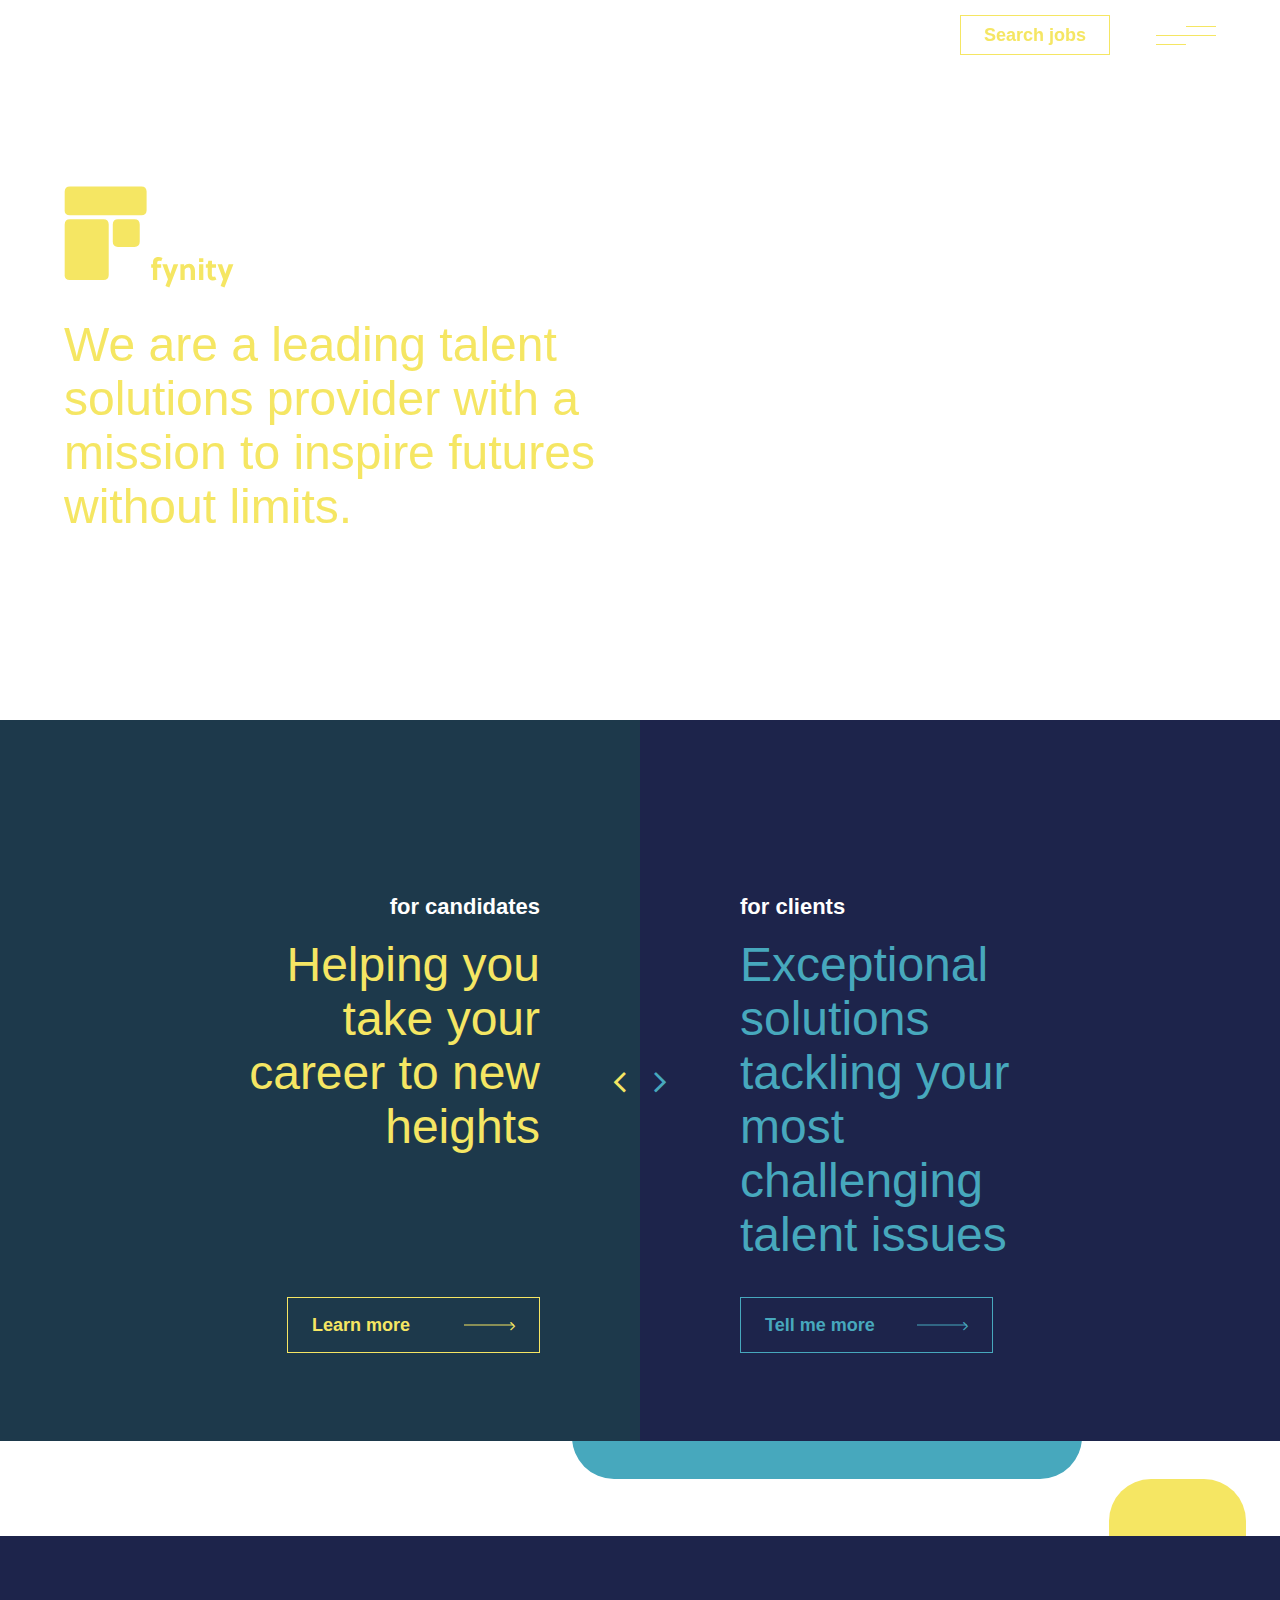
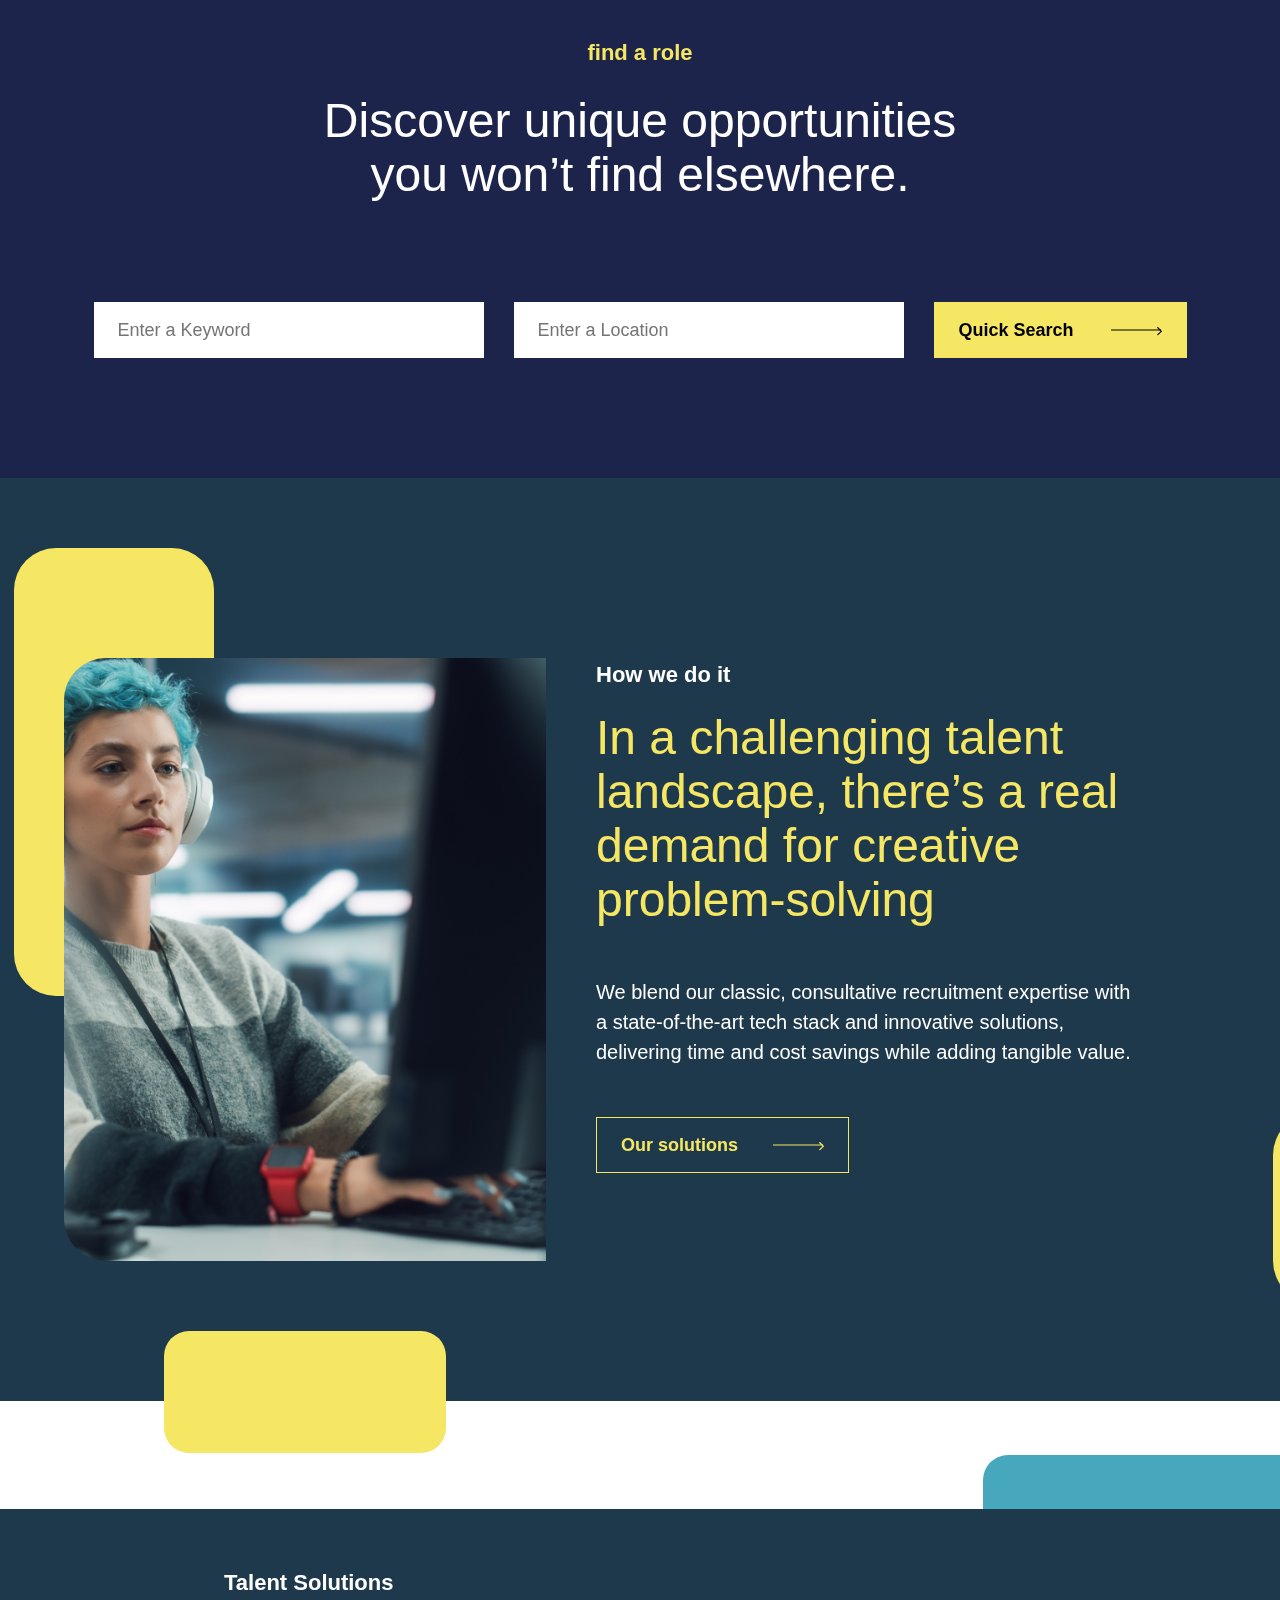
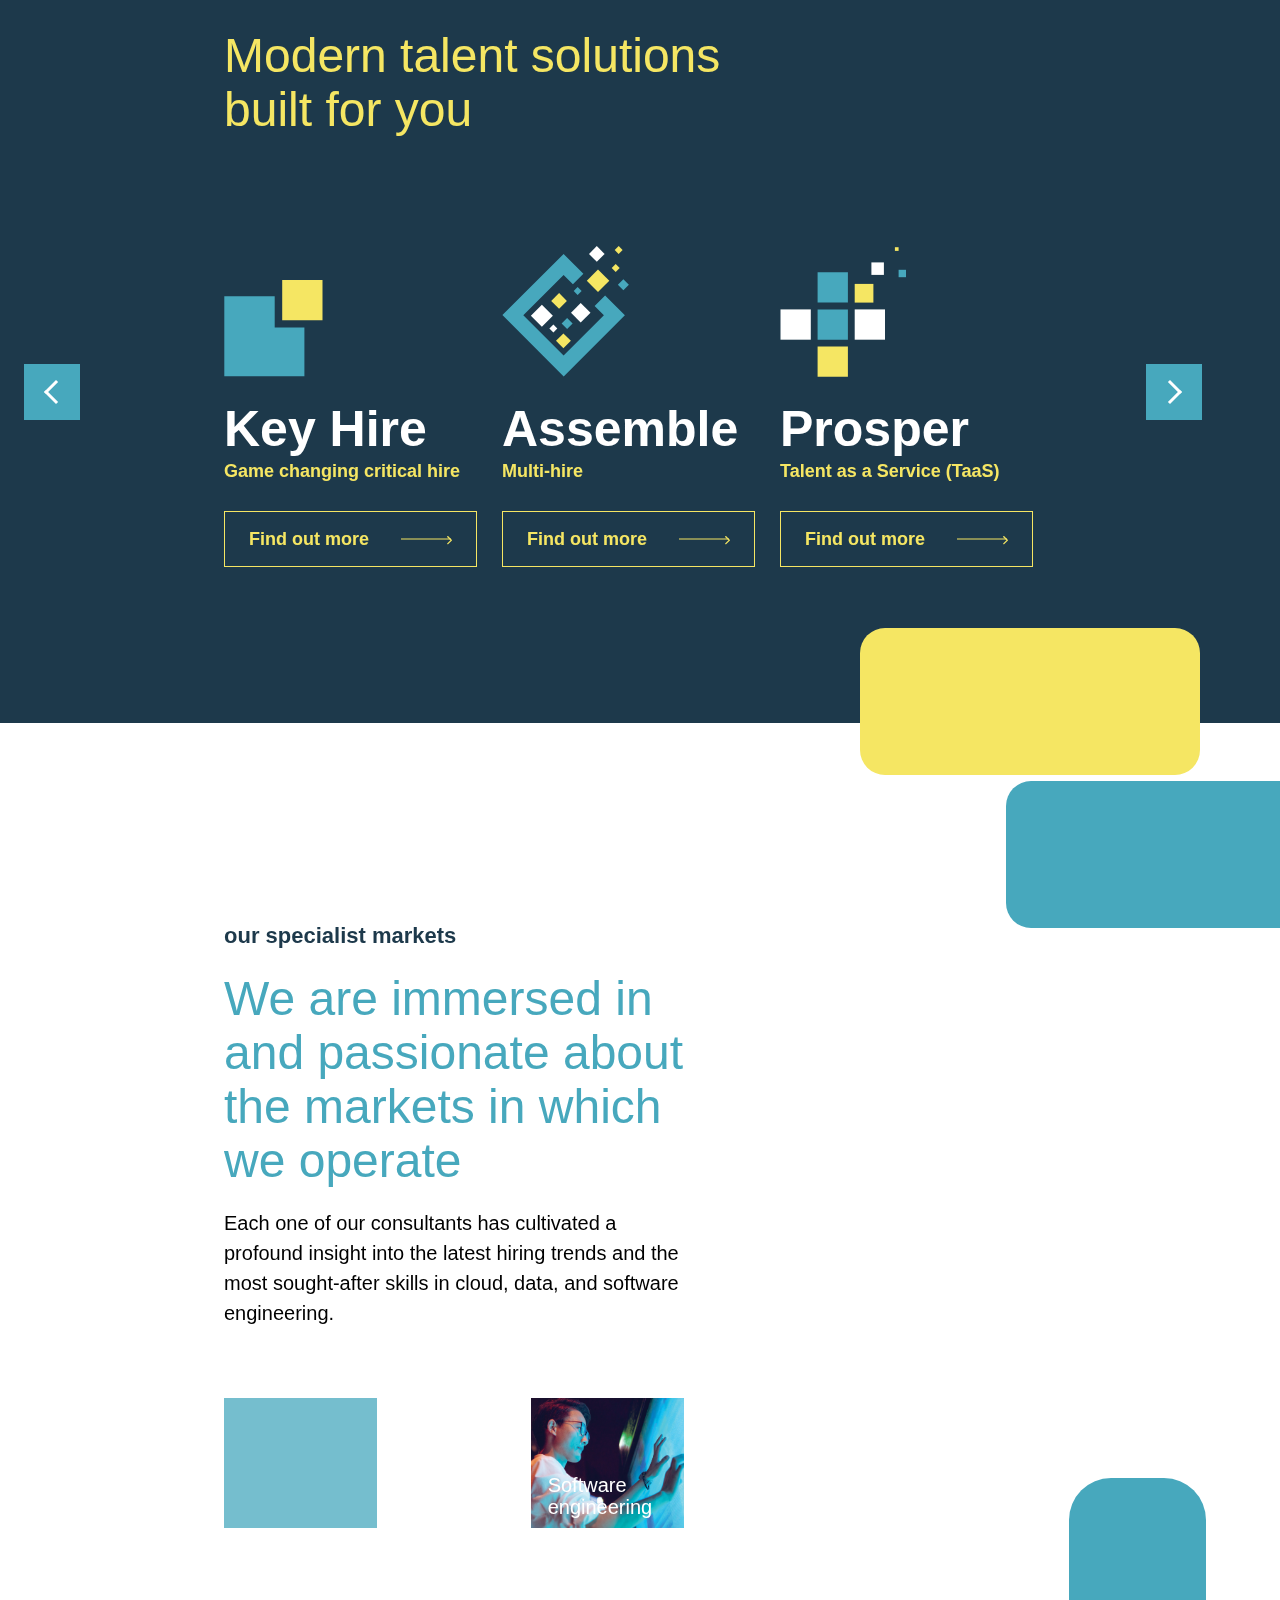
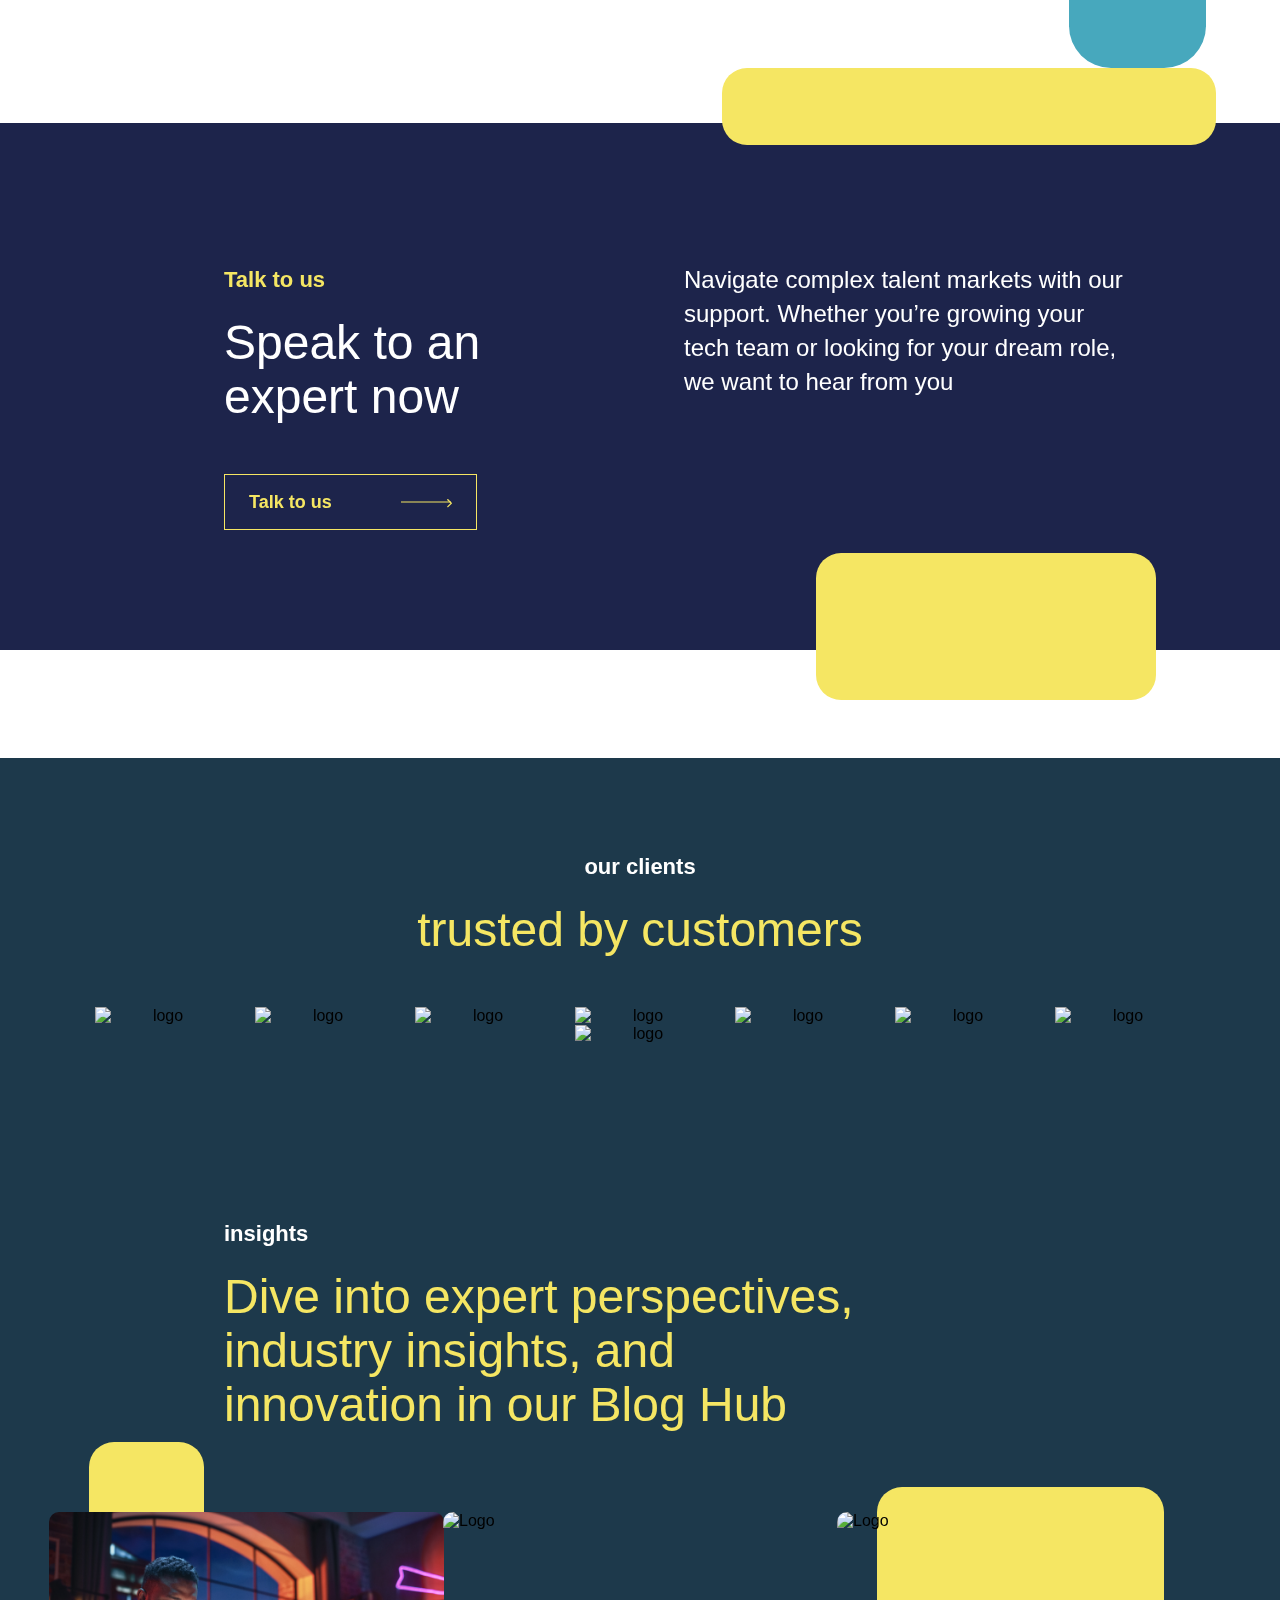
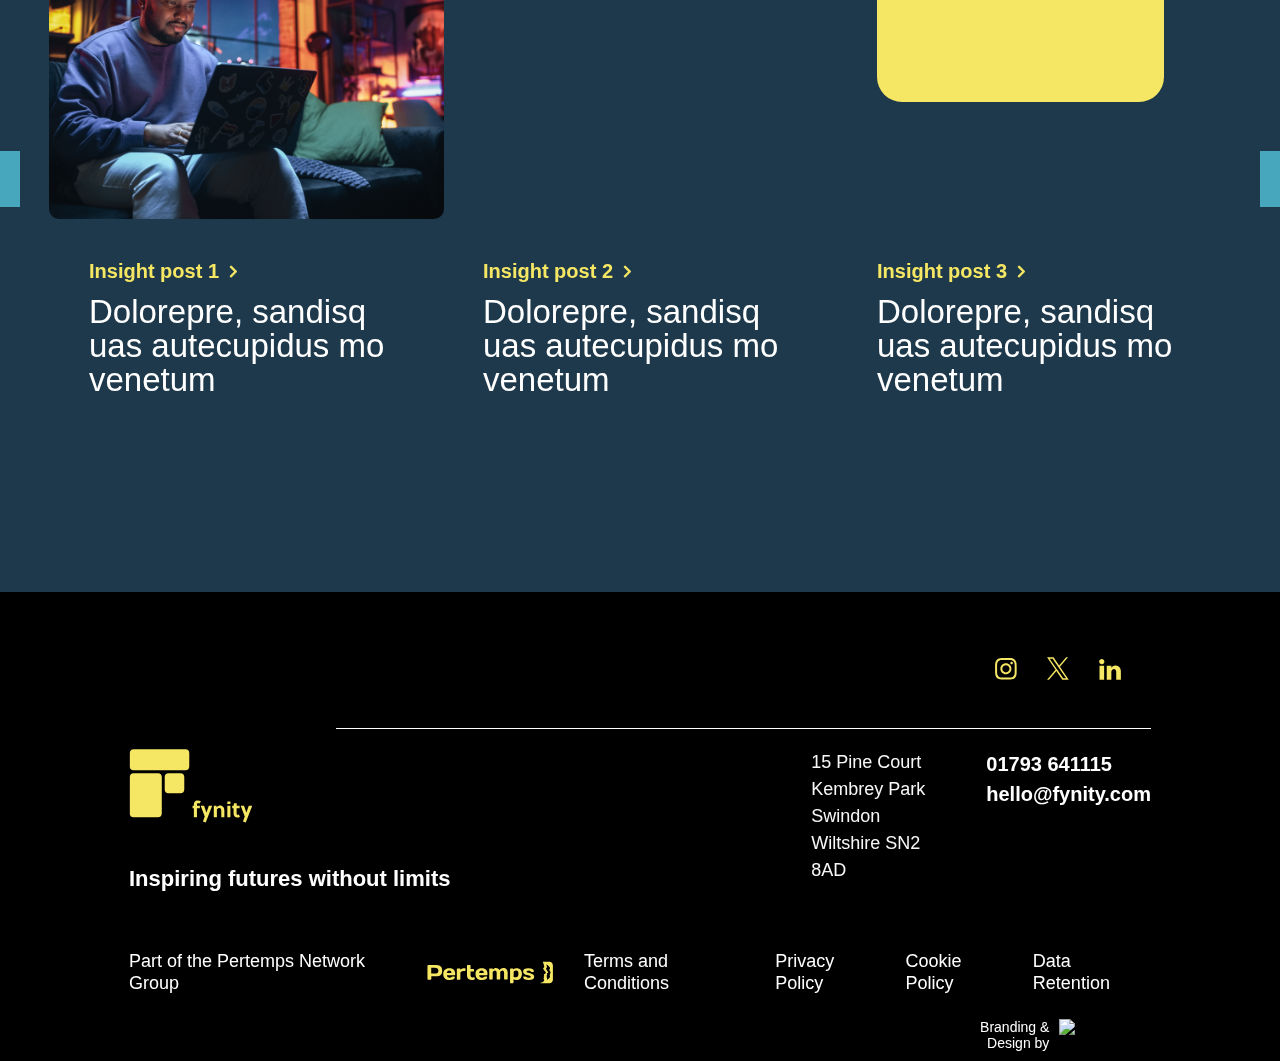
==== commit 8f95eae5: "add assets to project" ====
--- a/index.html
+++ b/index.html
@@ -16,9 +16,9 @@
       href="https://cdnjs.cloudflare.com/ajax/libs/font-awesome/4.7.0/css/font-awesome.min.css"
     />
     <!-- Slick CSS -->
-    <link rel="stylesheet" href="/css/slick/slick.css" />
-
-    <link rel="stylesheet" href="/css/index.css" />
+    <link rel="stylesheet" href="./css/slick/slick.css" />
+
+    <link rel="stylesheet" href="./css/index.css" />
 
     <title>Fynity</title>
   </head>
@@ -42,13 +42,11 @@
           </div>
         </div>
         <div class="menu-fixed">
-          <div class="close">
-            <i class="fa fa-times" aria-hidden="true"></i>
-          </div>
+          <div class="close"></div>
           <div class="container">
             <div class="left-side">
               <img
-                src="https://invietnhat.vn/wp-content/uploads/2023/08/logo-spa-hinh-co-gai-la-gi.jpg"
+                src="./image/Branding Files/Fynity - Logos/Fynity-InLine-Logo-Yellow-RGB.svg"
                 alt=""
                 class="logo"
               />
@@ -67,13 +65,24 @@
                 <a href="mailto:hello@fynity.com">hello@fynity.com</a>
               </div>
               <div class="socials">
-                <a href="#"
-                  ><i class="fa fa-instagram" aria-hidden="true"></i
-                ></a>
-                <a href="#"><i class="fa fa-twitter" aria-hidden="true"></i></a>
-                <a href="#"
-                  ><i class="fa fa-linkedin" aria-hidden="true"></i
-                ></a>
+                <a href="#">
+                  <img
+                    src="./image/Icons/Fynity - Icons/Fynity_Social_Media_003.svg"
+                    alt=""
+                  />
+                </a>
+                <a href="#">
+                  <img
+                    src="./image/Icons/Fynity - Icons/Fynity_Social_Media_001.svg"
+                    alt=""
+                  />
+                </a>
+                <a href="#">
+                  <img
+                    src="./image/Icons/Fynity - Icons/Fynity_Social_Media_002.svg"
+                    alt=""
+                  />
+                </a>
               </div>
               <div class="buttons">
                 <button class="btn-yellow arrow">
@@ -113,13 +122,11 @@
           </div>
         </div>
         <div class="menu-fixed">
-          <div class="close">
-            <i class="fa fa-times" aria-hidden="true"></i>
-          </div>
+          <div class="close"></div>
           <div class="container">
             <div class="left-side">
               <img
-                src="https://invietnhat.vn/wp-content/uploads/2023/08/logo-spa-hinh-co-gai-la-gi.jpg"
+                src="./image/Branding Files/Fynity - Logos/Fynity-InLine-Logo-Yellow-RGB.svg"
                 alt=""
                 class="logo"
               />
@@ -138,13 +145,24 @@
                 <a href="mailto:hello@fynity.com">hello@fynity.com</a>
               </div>
               <div class="socials">
-                <a href="#"
-                  ><i class="fa fa-instagram" aria-hidden="true"></i
-                ></a>
-                <a href="#"><i class="fa fa-twitter" aria-hidden="true"></i></a>
-                <a href="#"
-                  ><i class="fa fa-linkedin" aria-hidden="true"></i
-                ></a>
+                <a href="#">
+                  <img
+                    src="./image/Icons/Fynity - Icons/Fynity_Social_Media_003.svg"
+                    alt=""
+                  />
+                </a>
+                <a href="#">
+                  <img
+                    src="./image/Icons/Fynity - Icons/Fynity_Social_Media_001.svg"
+                    alt=""
+                  />
+                </a>
+                <a href="#">
+                  <img
+                    src="./image/Icons/Fynity - Icons/Fynity_Social_Media_002.svg"
+                    alt=""
+                  />
+                </a>
               </div>
               <div class="buttons">
                 <button class="btn-yellow arrow">
@@ -175,7 +193,7 @@
         <div class="container">
           <div class="left">
             <img
-              src="https://invietnhat.vn/wp-content/uploads/2023/08/logo-spa-hinh-co-gai-la-gi.jpg"
+              src="./image/Branding Files/Fynity - Logos/Fynity-InLine-Logo-Yellow-RGB.svg"
               alt="Logo Fynity"
               class="logo"
             />
@@ -203,7 +221,7 @@
           <div class="wrapper">
             <div class="left">
               <img
-                src="https://zshop.vn/blogs/wp-content/uploads/2016/08/1045.jpg"
+                src="./image/Stock Images/Fynity - Website Imagery/About Us/Fynity - About_Us_Hero_Banner.jpg"
                 alt=""
               />
               <p class="context-base">
@@ -299,7 +317,7 @@
           <div class="slider-talent">
             <div class="item">
               <img
-                src="https://png.pngtree.com/png-vector/20230912/ourmid/pngtree-beauty-logo-design-element-vector-concept-png-image_10078212.png"
+                src="./image/Icons/Fynity - Solutions Icons - svg/Fynity Service - Key Hire.svg"
                 alt="Logo"
               />
               <h3>Key Hire</h3>
@@ -311,7 +329,7 @@
             </div>
             <div class="item">
               <img
-                src="https://png.pngtree.com/png-vector/20230912/ourmid/pngtree-beauty-logo-design-element-vector-concept-png-image_10078212.png"
+                src="./image/Icons/Fynity - Solutions Icons - svg/Fynity Service - Assemble.svg"
                 alt="Logo"
               />
               <h3>Assemble</h3>
@@ -323,7 +341,7 @@
             </div>
             <div class="item">
               <img
-                src="https://png.pngtree.com/png-vector/20230912/ourmid/pngtree-beauty-logo-design-element-vector-concept-png-image_10078212.png"
+                src="./image/Icons/Fynity - Solutions Icons - svg/Fynity Service - Prosper.svg"
                 alt="Logo"
               />
               <h3>Prosper</h3>
@@ -335,10 +353,10 @@
             </div>
             <div class="item">
               <img
-                src="https://png.pngtree.com/png-vector/20230912/ourmid/pngtree-beauty-logo-design-element-vector-concept-png-image_10078212.png"
-                alt="Logo"
-              />
-              <h3>Key Hire</h3>
+                src="./image/Icons/Fynity - Solutions Icons - svg/Fynity Service - Classic.svg"
+                alt="Logo"
+              />
+              <h3>Classic</h3>
               <h4>Game changing critical hire</h4>
               <button class="btn-yellow arrow">
                 Find out more
@@ -347,23 +365,11 @@
             </div>
             <div class="item">
               <img
-                src="https://png.pngtree.com/png-vector/20230912/ourmid/pngtree-beauty-logo-design-element-vector-concept-png-image_10078212.png"
-                alt="Logo"
-              />
-              <h3>Assemble</h3>
+                src="./image/Icons/Fynity - Solutions Icons - svg/Fynity Service - Swift.svg"
+                alt="Logo"
+              />
+              <h3>Swift</h3>
               <h4>Multi-hire</h4>
-              <button class="btn-yellow arrow">
-                Find out more
-                <i class="fa fa-angle-right icon-right" aria-hidden="true"></i>
-              </button>
-            </div>
-            <div class="item">
-              <img
-                src="https://png.pngtree.com/png-vector/20230912/ourmid/pngtree-beauty-logo-design-element-vector-concept-png-image_10078212.png"
-                alt="Logo"
-              />
-              <h3>Prosper</h3>
-              <h4>Talent as a Service (TaaS)</h4>
               <button class="btn-yellow arrow">
                 Find out more
                 <i class="fa fa-angle-right icon-right" aria-hidden="true"></i>
@@ -390,11 +396,11 @@
               <div class="items">
                 <div
                   class="item active"
-                  attr-img="https://zshop.vn/blogs/wp-content/uploads/2016/08/1045.jpg"
+                  attr-img="./image/Stock Images/Fynity - Website Imagery/Homepage/Fynity - Homepage_Image_2.jpg"
                   attr-title="Data"
                   attr-content="Data is becoming increasingly important as organizations seek to harness the power of big data to drive insights and decision-making."
                   style="
-                    background-image: url('https://zshop.vn/blogs/wp-content/uploads/2016/08/1045.jpg');
+                    background-image: url('./image/Stock Images/Fynity - Website Imagery/Homepage/Fynity - Homepage_Image_2.jpg');
                   "
                 >
                   <span>Data</span>
@@ -406,11 +412,11 @@
                 </div>
                 <div
                   class="item"
-                  attr-img="https://anhcuoiviet.vn/wp-content/uploads/2022/11/background-dep-0.jpg"
+                  attr-img="./image/Stock Images/Fynity - Website Imagery/Homepage/Fynity - Homepage_Image_3.jpg"
                   attr-title="Cloud"
                   attr-content="Clound lorem ipsum"
                   style="
-                    background-image: url('https://anhcuoiviet.vn/wp-content/uploads/2022/11/background-dep-0.jpg');
+                    background-image: url('./image/Stock Images/Fynity - Website Imagery/Homepage/Fynity - Homepage_Image_3.jpg');
                   "
                 >
                   <span>Cloud</span>
@@ -418,11 +424,11 @@
                 </div>
                 <div
                   class="item"
-                  attr-img="https://hoanghamobile.com/tin-tuc/wp-content/uploads/2023/07/background-dep-don-gian-6.jpg"
+                  attr-img="./image/Stock Images/Fynity - Website Imagery/Homepage/Fynity - Homepage_Image_4_LOW_RES.jpg"
                   attr-title="Software engineering"
                   attr-content="Software engineering loremipsum"
                   style="
-                    background-image: url('https://hoanghamobile.com/tin-tuc/wp-content/uploads/2023/07/background-dep-don-gian-6.jpg');
+                    background-image: url('./image/Stock Images/Fynity - Website Imagery/Homepage/Fynity - Homepage_Image_4_LOW_RES.jpg');
                   "
                 >
                   <span>Software engineering</span>
@@ -521,7 +527,7 @@
           <div class="slider-insights">
             <div class="item">
               <img
-                src="https://zshop.vn/blogs/wp-content/uploads/2016/08/1045.jpg"
+                src="./image/Stock Images/Fynity - Website Imagery/Insights/Fynity - Insights_Image_1.jpeg"
                 alt="Logo"
               />
               <h3>
@@ -532,7 +538,7 @@
             </div>
             <div class="item">
               <img
-                src="https://zshop.vn/blogs/wp-content/uploads/2016/08/1045.jpg"
+                src="./image/Stock Images/Fynity - Website Imagery/Insights/Fynity - Insights_Image_2.jpeg"
                 alt="Logo"
               />
               <h3>
@@ -543,7 +549,7 @@
             </div>
             <div class="item">
               <img
-                src="https://zshop.vn/blogs/wp-content/uploads/2016/08/1045.jpg"
+                src="./image/Stock Images/Fynity - Website Imagery/Insights/Fynity - Insights_Image_3.jpg"
                 alt="Logo"
               />
               <h3>
@@ -554,7 +560,7 @@
             </div>
             <div class="item">
               <img
-                src="https://zshop.vn/blogs/wp-content/uploads/2016/08/1045.jpg"
+                src="./image/Stock Images/Fynity - Website Imagery/Insights/Fynity - Insights_Image_1.jpeg"
                 alt="Logo"
               />
               <h3>
@@ -565,7 +571,7 @@
             </div>
             <div class="item">
               <img
-                src="https://zshop.vn/blogs/wp-content/uploads/2016/08/1045.jpg"
+                src="./image/Stock Images/Fynity - Website Imagery/Insights/Fynity - Insights_Image_2.jpeg"
                 alt="Logo"
               />
               <h3>
@@ -576,7 +582,7 @@
             </div>
             <div class="item">
               <img
-                src="https://zshop.vn/blogs/wp-content/uploads/2016/08/1045.jpg"
+                src="./image/Stock Images/Fynity - Website Imagery/Insights/Fynity - Insights_Image_3.jpg"
                 alt="Logo"
               />
               <h3>
@@ -595,14 +601,29 @@
     <div class="footer">
       <div class="container">
         <div class="logos PC">
-          <a href="#"><i class="fa fa-instagram" aria-hidden="true"></i></a>
-          <a href="#"><i class="fa fa-twitter" aria-hidden="true"></i></a>
-          <a href="#"><i class="fa fa-linkedin" aria-hidden="true"></i></a>
+          <a href="#">
+            <img
+              src="./image/Icons/Fynity - Icons/Fynity_Social_Media_003.svg"
+              alt=""
+            />
+          </a>
+          <a href="#">
+            <img
+              src="./image/Icons/Fynity - Icons/Fynity_Social_Media_001.svg"
+              alt=""
+            />
+          </a>
+          <a href="#">
+            <img
+              src="./image/Icons/Fynity - Icons/Fynity_Social_Media_002.svg"
+              alt=""
+            />
+          </a>
         </div>
         <div class="info">
           <div class="left">
             <img
-              src="https://invietnhat.vn/wp-content/uploads/2023/08/logo-spa-hinh-co-gai-la-gi.jpg"
+              src="./image/Branding Files/Fynity - Logos/Fynity-InLine-Logo-Yellow-RGB.svg"
               alt="Logo Fynity"
               class="logo"
             />
@@ -619,14 +640,33 @@
           </div>
         </div>
         <div class="logos SP">
-          <a href="#"><i class="fa fa-instagram" aria-hidden="true"></i></a>
-          <a href="#"><i class="fa fa-twitter" aria-hidden="true"></i></a>
-          <a href="#"><i class="fa fa-linkedin" aria-hidden="true"></i></a>
+          <a href="#">
+            <img
+              src="./image/Icons/Fynity - Icons/Fynity_Social_Media_003.svg"
+              alt=""
+            />
+          </a>
+          <a href="#">
+            <img
+              src="./image/Icons/Fynity - Icons/Fynity_Social_Media_001.svg"
+              alt=""
+            />
+          </a>
+          <a href="#">
+            <img
+              src="./image/Icons/Fynity - Icons/Fynity_Social_Media_002.svg"
+              alt=""
+            />
+          </a>
         </div>
         <div class="links">
           <div class="left">
             <p>
-              Part of the Pertemps Network Group <img src="" alt="Pertemps" />
+              Part of the Pertemps Network Group
+              <img
+                src="./image/Icons/Fynity - Icons/Fynity_Icon_Pertemps.svg"
+                alt="Pertemps"
+              />
             </p>
           </div>
           <div class="right">
@@ -645,51 +685,10 @@
     <!-- End: Footer -->
 
     <!-- jQuery first, then Popper -->
-    <script src="/js/jquery3.2.1/jquery3.2.1.min.js"></script>
-    <script src="/js/popper/popper.min.js"></script>
-    <script src="/js/slick/slick.min.js"></script>
-    <script src="/js/header.js"></script>
-    <script src="/js/index.js"></script>
-
-    <script type="text/javascript">
-      $(".slider-talent").slick({
-        infinite: true,
-        slidesToShow: 3,
-        slidesToScroll: 1,
-        responsive: [
-          {
-            breakpoint: 992,
-            settings: {
-              slidesToShow: 2,
-            },
-          },
-          {
-            breakpoint: 768,
-            settings: {
-              slidesToShow: 1,
-            },
-          },
-        ],
-      });
-      $(".slider-insights").slick({
-        infinite: true,
-        slidesToShow: 3,
-        slidesToScroll: 1,
-        responsive: [
-          {
-            breakpoint: 992,
-            settings: {
-              slidesToShow: 2,
-            },
-          },
-          {
-            breakpoint: 768,
-            settings: {
-              slidesToShow: 1,
-            },
-          },
-        ],
-      });
-    </script>
+    <script src="./js/jquery3.2.1/jquery3.2.1.min.js"></script>
+    <script src="./js/popper/popper.min.js"></script>
+    <script src="./js/slick/slick.min.js"></script>
+    <script src="./js/header.js"></script>
+    <script src="./js/index.js"></script>
   </body>
 </html>
--- a/css/index.css
+++ b/css/index.css
@@ -474,12 +474,25 @@
   width: 56px;
   height: 56px;
   font-size: 0;
-  background: url("https://static.thenounproject.com/png/544984-200.png") center/contain;
+  background: #47A8BD;
   border: none;
   position: absolute;
   top: 50%;
   transform: translateY(-50%);
 }
+.slick-next::before,
+.slick-prev::before {
+  content: "";
+  border: solid #ffffff;
+  border-width: 0 3px 3px 0;
+  display: inline-block;
+  padding: 7px;
+  transform: rotate(-45deg);
+  position: absolute;
+  top: 50%;
+  left: calc(50% - 4px);
+  transform: translate(-50%, -50%) rotate(-45deg);
+}
 
 .slick-prev {
   right: auto;
@@ -489,6 +502,55 @@
   display: none !important;
 }
 
+@media (max-width: 1270px) {
+  .container {
+    max-width: 960px;
+  }
+}
+@media (max-width: 992px) {
+  .container {
+    max-width: 720px;
+  }
+}
+@media (max-width: 768px) {
+  .container {
+    width: calc(100% - 50px);
+  }
+  .title-base {
+    font-size: 18px;
+  }
+  .subtitle-base {
+    font-size: 33px;
+  }
+  .context-base {
+    font-size: 16px;
+  }
+  .btn-yellow {
+    font-size: 16px;
+    line-height: 28px;
+    padding: 10px 16px;
+  }
+  .btn-yellow.arrow {
+    width: 214px;
+  }
+  .btn-yellow.arrow::after {
+    width: 35px;
+    right: 17px;
+  }
+  .btn-yellow.arrow:hover::after {
+    width: 57px;
+  }
+  .slick-next,
+  .slick-prev {
+    background: none;
+  }
+  .PC {
+    display: none !important;
+  }
+  .SP {
+    display: block !important;
+  }
+}
 .header {
   margin-bottom: -70px;
 }
@@ -557,14 +619,20 @@
   pointer-events: inherit;
 }
 .header .menu-fixed .close {
+  width: 30px;
+  height: 30px;
   position: absolute;
   top: 38px;
   right: 52px;
   cursor: pointer;
 }
-.header .menu-fixed .close i {
-  font-size: 30px;
+.header .menu-fixed .close::before {
+  display: inline-block;
+  content: "×";
   color: #F5E663;
+  font-size: 40px;
+  font-weight: 100;
+  line-height: 22px;
 }
 .header .menu-fixed .container {
   height: calc(100vh - 126px);
@@ -617,14 +685,14 @@
 }
 .header .menu-fixed .right-side .socials {
   display: flex;
-  align-items: center;
+  align-items: flex-end;
   margin-bottom: 50px;
 }
 .header .menu-fixed .right-side .socials a {
-  display: inline-block;
-  font-size: 27px;
-  color: #F5E663;
   margin-right: 30px;
+}
+.header .menu-fixed .right-side .socials a img {
+  width: 22px;
 }
 .header .menu-fixed .right-side .buttons .btn-yellow {
   margin-bottom: 22px;
@@ -647,6 +715,59 @@
   background: #47A8BD;
 }
 
+@media (max-width: 992px) {
+  .header .menu-fixed .left-side {
+    width: 50%;
+  }
+}
+@media (max-width: 768px) {
+  .header .logo {
+    width: 37px;
+    height: 42px;
+  }
+  .header .right .btn-yellow {
+    display: none;
+  }
+  .header .menu-fixed {
+    padding: 50px 0;
+  }
+  .header .menu-fixed .close {
+    top: 18px;
+    right: 32px;
+  }
+  .header .menu-fixed .container {
+    height: auto;
+    flex-direction: column;
+  }
+  .header .menu-fixed .container .left-side {
+    width: 100%;
+    border-right: none;
+    padding: 0;
+  }
+  .header .menu-fixed .container .left-side .logo {
+    margin-bottom: 15px;
+  }
+  .header .menu-fixed .container .left-side .links a {
+    font-size: 16px;
+    margin-bottom: 8px;
+  }
+  .header .menu-fixed .container .right-side {
+    width: 100%;
+    padding-top: 30px;
+  }
+  .header .menu-fixed .container .right-side .title-base {
+    margin-bottom: 10px;
+  }
+  .header .menu-fixed .container .right-side .contact {
+    margin-bottom: 15px;
+  }
+  .header .menu-fixed .container .right-side .socials {
+    margin-bottom: 25px;
+  }
+  .header .menu-fixed .container .right-side .buttons .btn-yellow {
+    margin-bottom: 15px;
+  }
+}
 .footer {
   padding: 65px 0 10px;
   background: #000000;
@@ -657,7 +778,7 @@
 .footer .logos {
   display: flex;
   justify-content: flex-end;
-  align-items: center;
+  align-items: flex-end;
   padding-bottom: 45px;
   margin-bottom: 20px;
   position: relative;
@@ -673,10 +794,10 @@
   right: 0;
 }
 .footer .logos a {
-  display: inline-block;
-  font-size: 27px;
-  color: #F5E663;
   margin-right: 30px;
+}
+.footer .logos a img {
+  width: 22px;
 }
 .footer .info {
   display: flex;
@@ -715,11 +836,14 @@
   margin-bottom: 25px;
 }
 .footer .links .left p {
+  display: flex;
+  align-items: center;
   font-size: 18px;
   line-height: 22px;
   color: #ffffff;
 }
 .footer .links .left p img {
+  width: 150px;
   padding-left: 5px;
 }
 .footer .links .right {
@@ -747,9 +871,6 @@
 }
 
 @media (max-width: 1270px) {
-  .container {
-    max-width: 960px;
-  }
   .footer .container {
     padding: 0 30px;
   }
@@ -757,94 +878,7 @@
     width: 60%;
   }
 }
-@media (max-width: 992px) {
-  .container {
-    max-width: 720px;
-  }
-  .header .menu-fixed .left-side {
-    width: 50%;
-  }
-}
 @media (max-width: 768px) {
-  .container {
-    width: calc(100% - 50px);
-  }
-  .title-base {
-    font-size: 18px;
-  }
-  .subtitle-base {
-    font-size: 33px;
-  }
-  .context-base {
-    font-size: 16px;
-  }
-  .btn-yellow {
-    font-size: 16px;
-    line-height: 28px;
-    padding: 10px 16px;
-  }
-  .btn-yellow.arrow {
-    width: 214px;
-  }
-  .btn-yellow.arrow::after {
-    width: 35px;
-    right: 17px;
-  }
-  .btn-yellow.arrow:hover::after {
-    width: 57px;
-  }
-  .PC {
-    display: none !important;
-  }
-  .SP {
-    display: block !important;
-  }
-  .header .logo {
-    width: 37px;
-    height: 42px;
-  }
-  .header .right .btn-yellow {
-    display: none;
-  }
-  .header .menu-fixed {
-    padding: 50px 0;
-  }
-  .header .menu-fixed .close {
-    top: 18px;
-    right: 32px;
-  }
-  .header .menu-fixed .container {
-    height: auto;
-    flex-direction: column;
-  }
-  .header .menu-fixed .container .left-side {
-    width: 100%;
-    border-right: none;
-    padding: 0;
-  }
-  .header .menu-fixed .container .left-side .logo {
-    margin-bottom: 15px;
-  }
-  .header .menu-fixed .container .left-side .links a {
-    font-size: 16px;
-    margin-bottom: 8px;
-  }
-  .header .menu-fixed .container .right-side {
-    width: 100%;
-    padding-top: 30px;
-  }
-  .header .menu-fixed .container .right-side .title-base {
-    margin-bottom: 10px;
-  }
-  .header .menu-fixed .container .right-side .contact {
-    margin-bottom: 15px;
-  }
-  .header .menu-fixed .container .right-side .socials {
-    margin-bottom: 25px;
-  }
-  .header .menu-fixed .container .right-side .buttons .btn-yellow {
-    margin-bottom: 15px;
-  }
   .footer {
     padding: 55px 0 40px;
   }
@@ -1120,9 +1154,10 @@
 #homepage .how-we-do .container .left .img {
   width: 100%;
   height: 603px;
-  background: url("https://zshop.vn/blogs/wp-content/uploads/2016/08/1045.jpg") center/cover;
+  background: url("../../../image/Stock Images/Fynity - Website Imagery/Homepage/Fynity - Homepage_Image_1.jpeg") center/cover;
   border-radius: 0 42px 42px 0;
   position: relative;
+  transform: scaleX(-1);
 }
 #homepage .how-we-do .container .right {
   flex: 1;
@@ -1174,9 +1209,15 @@
 }
 #homepage .talent-solutions .slider-talent .item {
   width: 255px;
+  min-height: 350px;
+  display: flex !important;
+  flex-direction: column;
+  justify-content: flex-end;
 }
 #homepage .talent-solutions .slider-talent .item img {
-  width: 122px;
+  width: -moz-max-content;
+  width: max-content;
+  margin-bottom: 25px;
 }
 #homepage .talent-solutions .slider-talent .item h3 {
   font-size: 50px;
@@ -1279,7 +1320,7 @@
   flex-direction: column;
   justify-content: flex-end;
   border-radius: 42px 0 0 42px;
-  background: url("https://zshop.vn/blogs/wp-content/uploads/2016/08/1045.jpg") center/cover;
+  background: url("../../../image/Stock Images/Fynity - Website Imagery/Homepage/Fynity - Homepage_Image_2.jpg") center/cover;
   padding: 56px;
   position: relative;
 }
@@ -1664,6 +1705,12 @@
     width: 214px !important;
     margin: auto;
   }
+  #homepage .talent-solutions .slider-talent .slick-prev {
+    left: -60px;
+  }
+  #homepage .talent-solutions .slider-talent .slick-next {
+    right: -56px;
+  }
   #homepage .our-specialist {
     padding: 70px 0 22px;
   }
@@ -1792,6 +1839,12 @@
     line-height: 30px;
     padding: 18px 30px 0;
   }
+  #homepage .insights .slider-insights .slick-next {
+    right: -32px;
+  }
+  #homepage .insights .slider-insights .slick-prev {
+    left: -37px;
+  }
 }
 html,
 body {
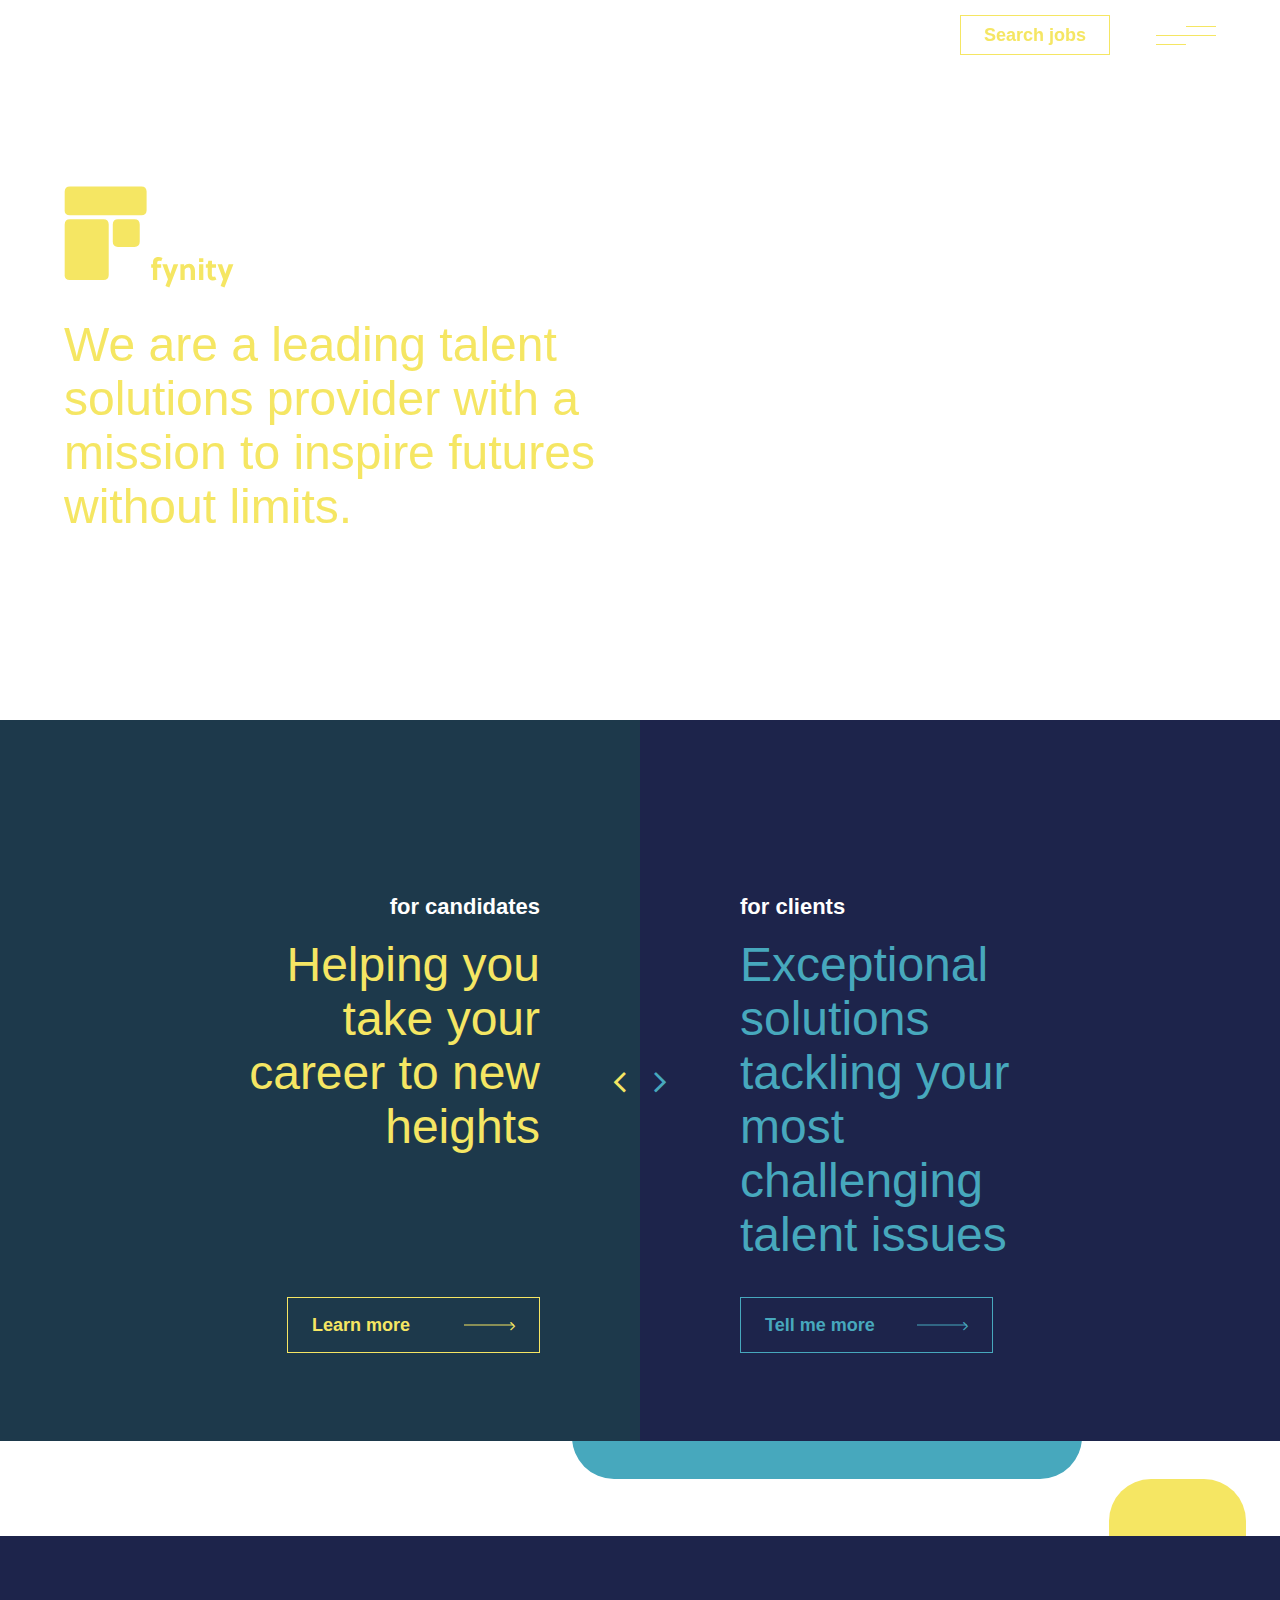
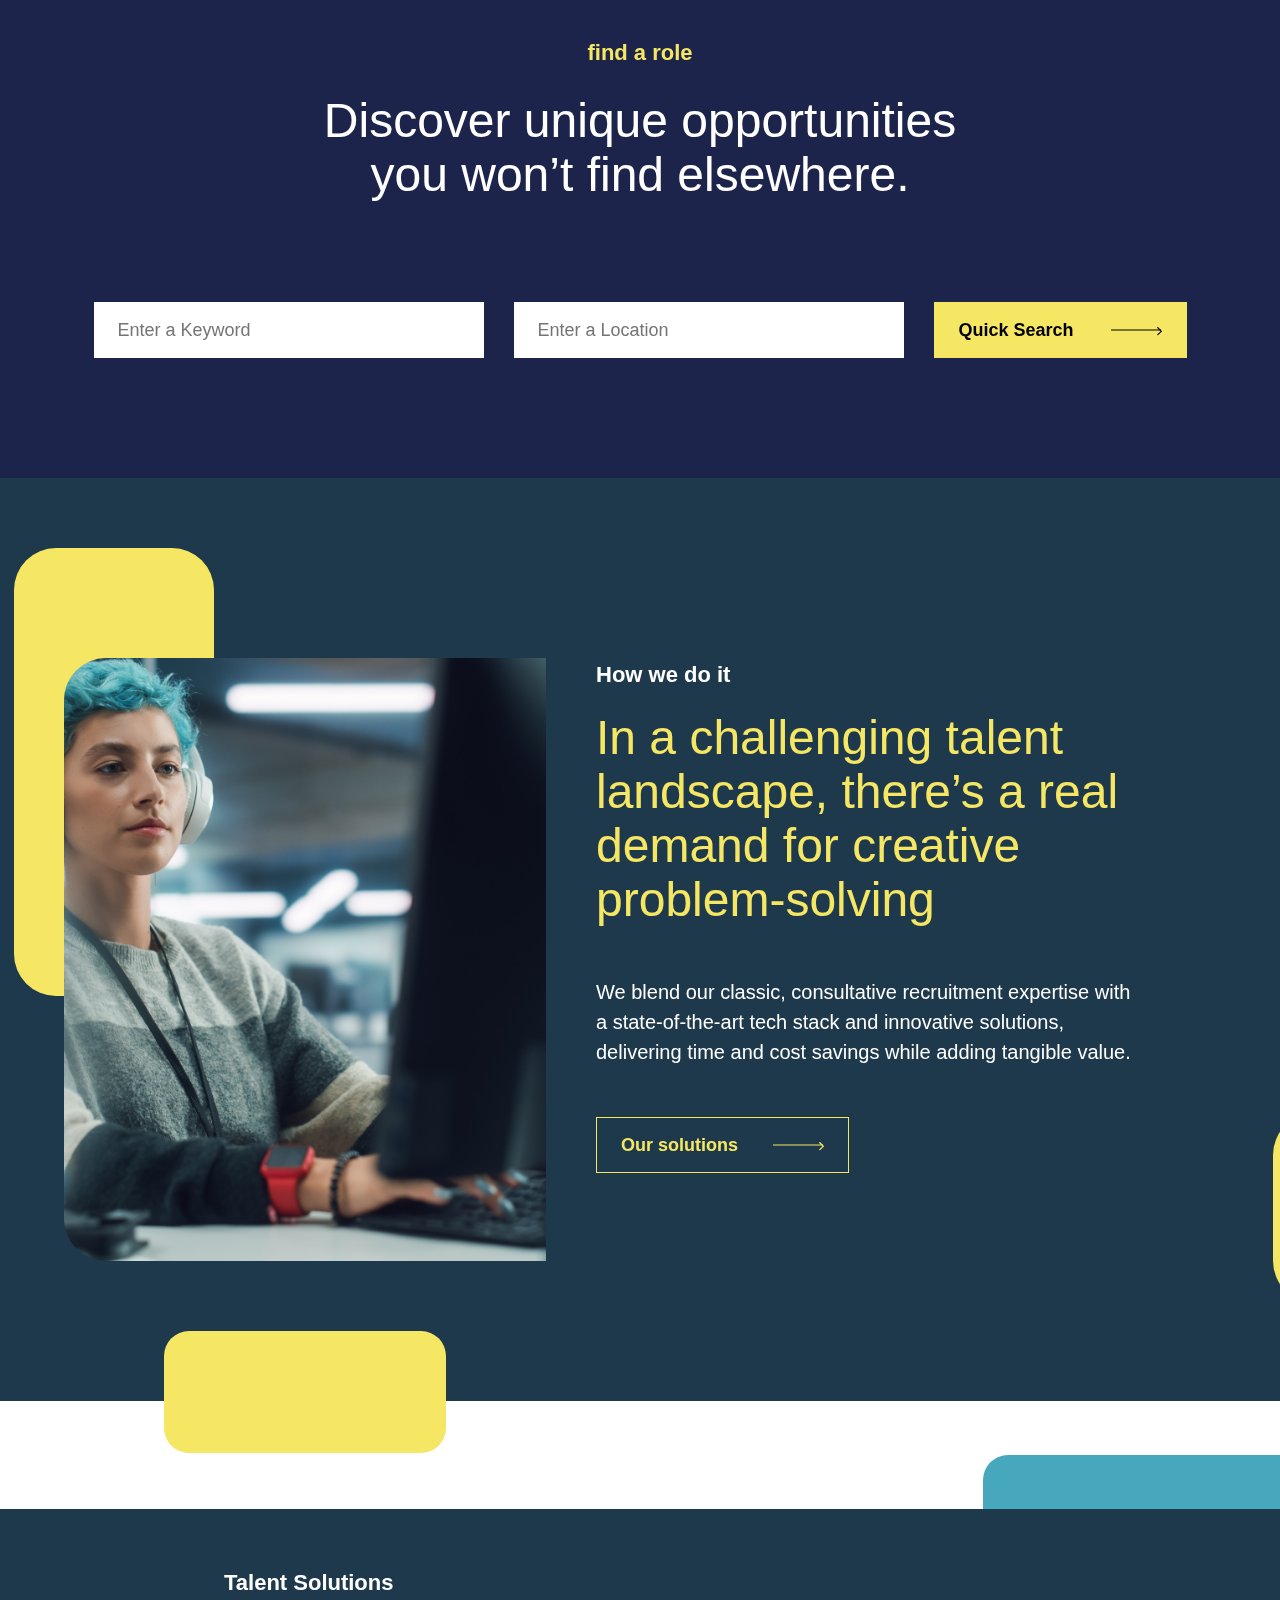
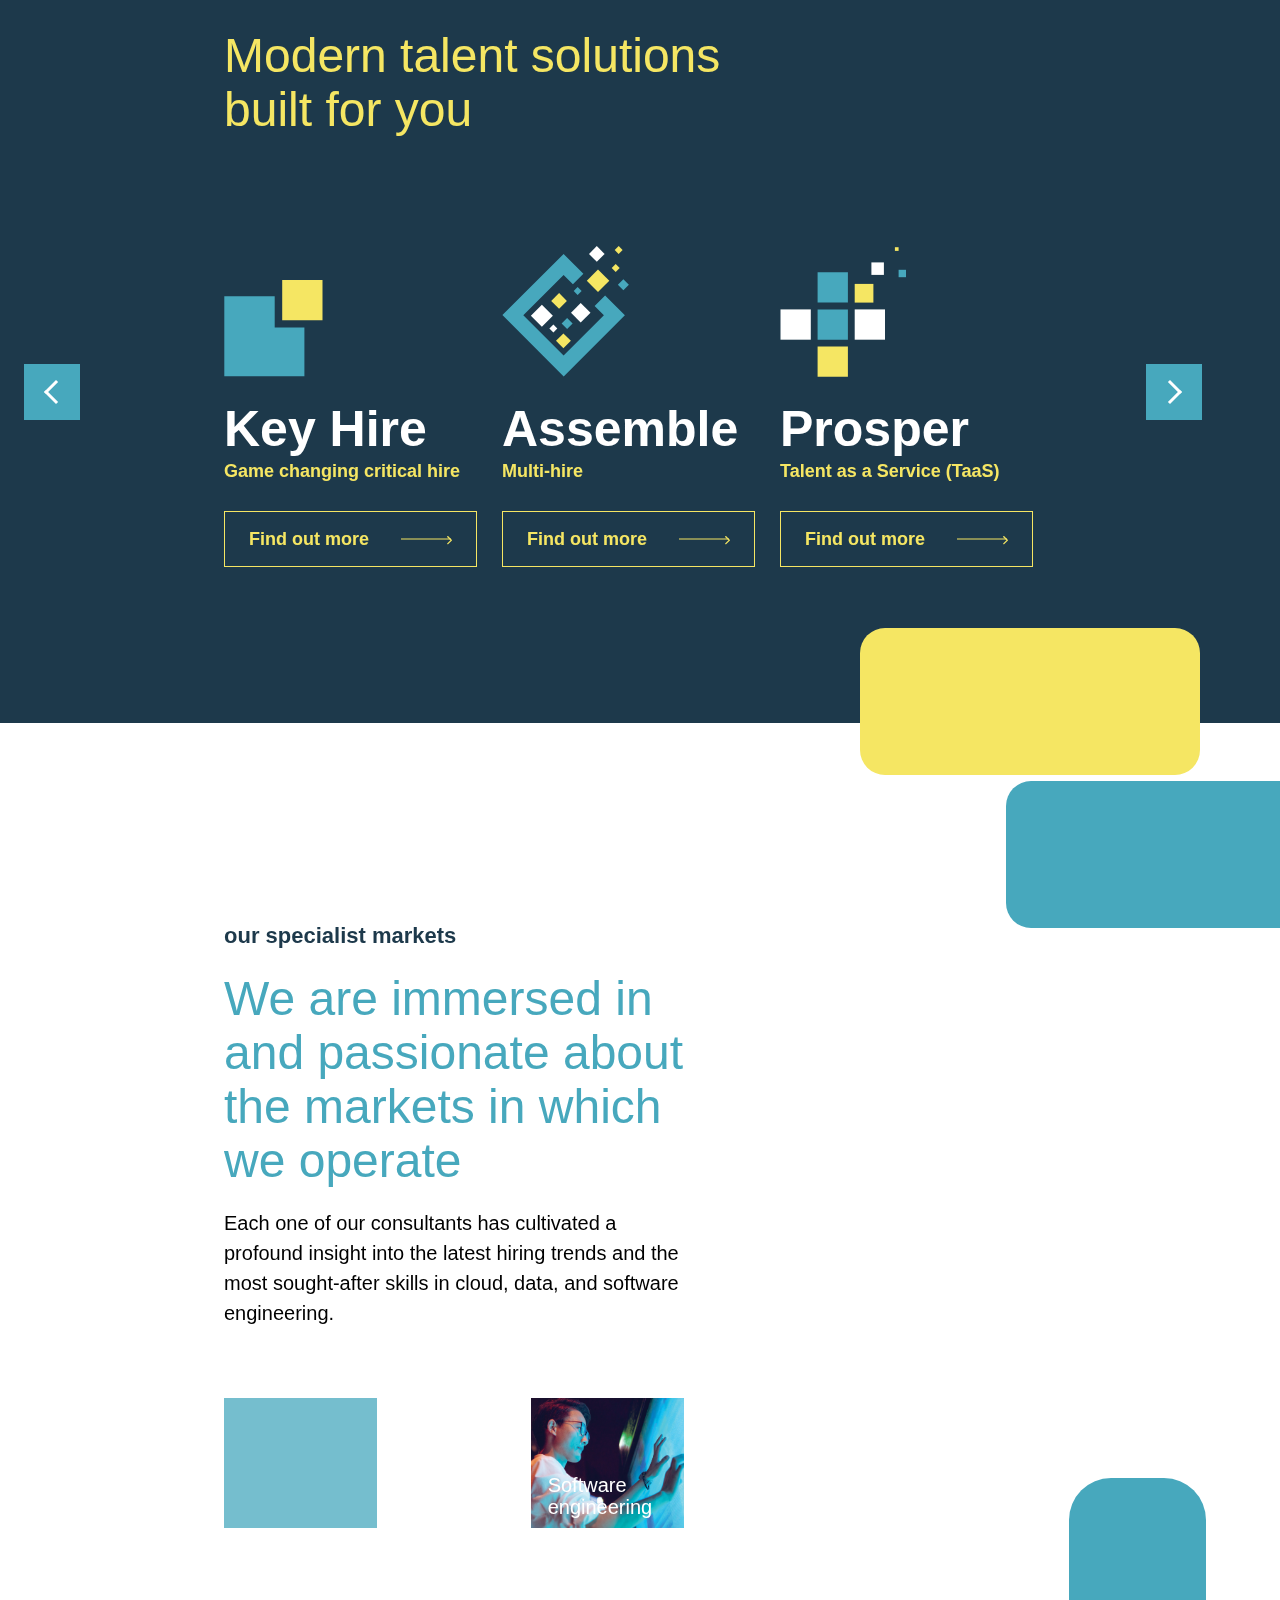
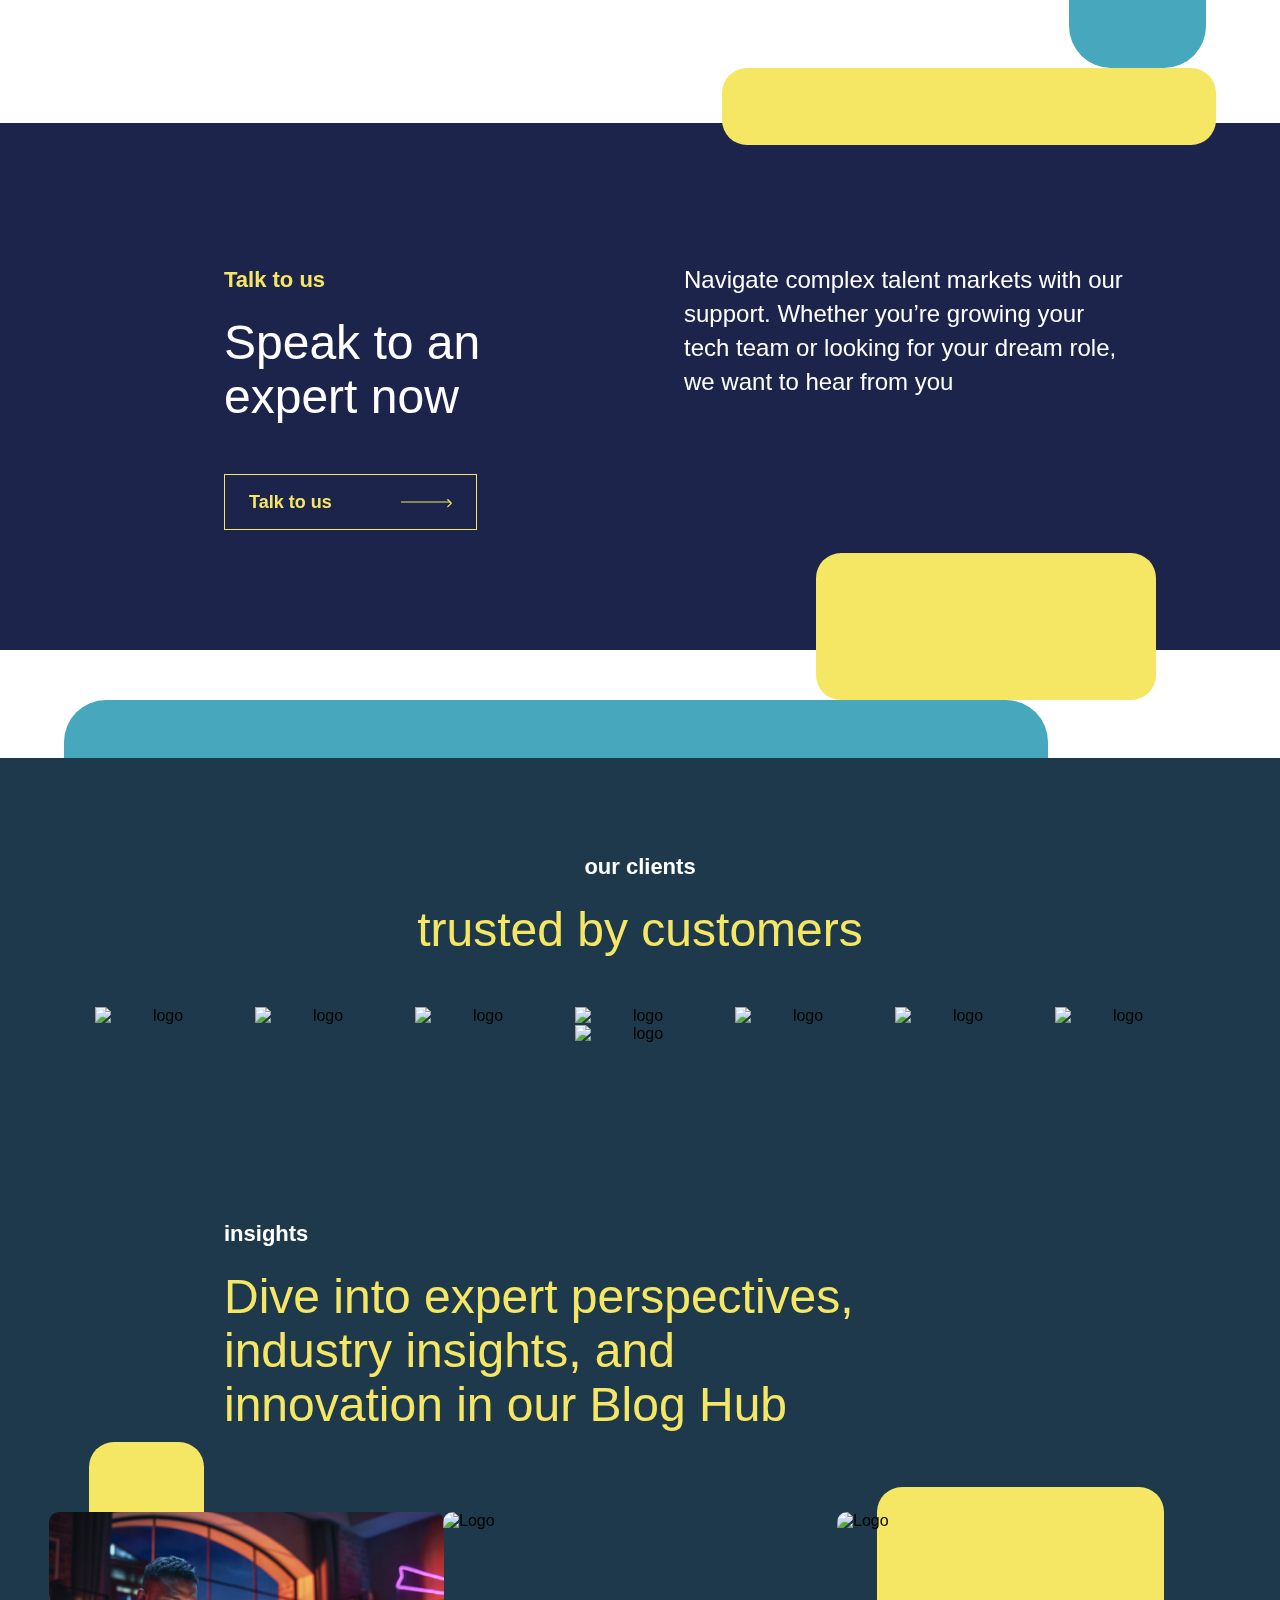
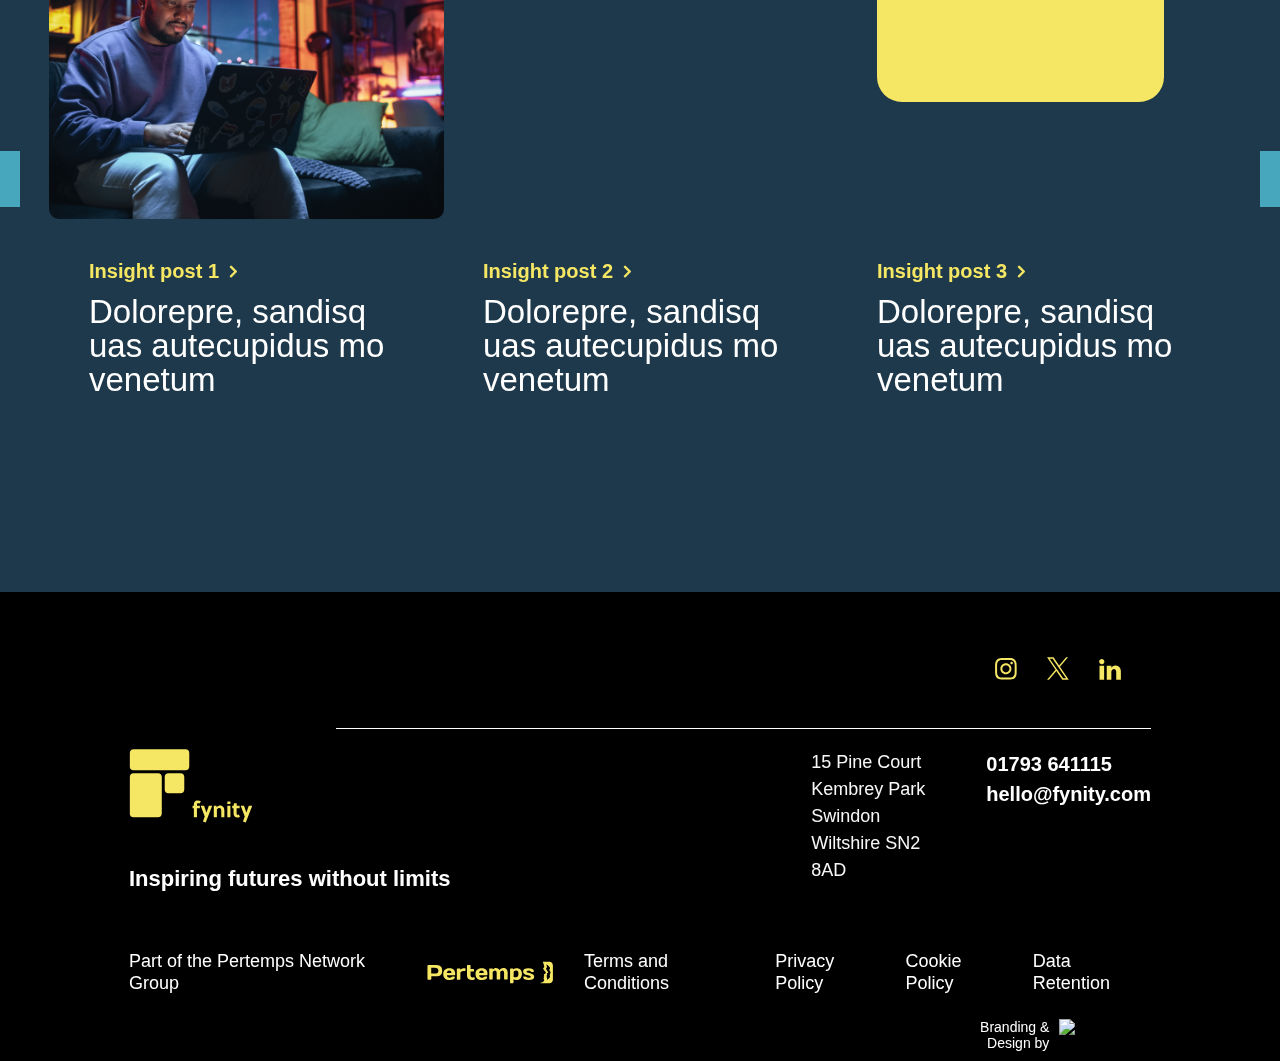
==== commit 1ff4aa3f: "mission vision values done" ====
--- a/index.html
+++ b/index.html
@@ -45,11 +45,13 @@
           <div class="close"></div>
           <div class="container">
             <div class="left-side">
-              <img
-                src="./image/Branding Files/Fynity - Logos/Fynity-InLine-Logo-Yellow-RGB.svg"
-                alt=""
-                class="logo"
-              />
+              <a href="/">
+                <img
+                  src="./image/Branding Files/Fynity - Logos/Fynity-InLine-Logo-Yellow-RGB.svg"
+                  alt=""
+                  class="logo"
+                />
+              </a>
               <div class="links">
                 <a href="#">Homepage</a>
                 <a href="#">About us</a>
@@ -125,11 +127,13 @@
           <div class="close"></div>
           <div class="container">
             <div class="left-side">
-              <img
-                src="./image/Branding Files/Fynity - Logos/Fynity-InLine-Logo-Yellow-RGB.svg"
-                alt=""
-                class="logo"
-              />
+              <a href="/">
+                <img
+                  src="./image/Branding Files/Fynity - Logos/Fynity-InLine-Logo-Yellow-RGB.svg"
+                  alt=""
+                  class="logo"
+                />
+              </a>
               <div class="links">
                 <a href="#">Homepage</a>
                 <a href="#">About us</a>
@@ -622,11 +626,13 @@
         </div>
         <div class="info">
           <div class="left">
-            <img
-              src="./image/Branding Files/Fynity - Logos/Fynity-InLine-Logo-Yellow-RGB.svg"
-              alt="Logo Fynity"
-              class="logo"
-            />
+            <a href="/">
+              <img
+                src="./image/Branding Files/Fynity - Logos/Fynity-InLine-Logo-Yellow-RGB.svg"
+                alt=""
+                class="logo"
+              />
+            </a>
             <h3 class="title-base">Inspiring futures without limits</h3>
           </div>
           <div class="right">
--- a/css/index.css
+++ b/css/index.css
@@ -469,6 +469,26 @@
   color: #000000;
 }
 
+.c-white {
+  color: #ffffff;
+}
+
+.c-black {
+  color: #000000;
+}
+
+.c-yellow {
+  color: #F5E663;
+}
+
+.c-blue {
+  color: #47A8BD;
+}
+
+.c-blue-bold {
+  color: #1D394B;
+}
+
 .slick-next,
 .slick-prev {
   width: 56px;
@@ -502,14 +522,266 @@
   display: none !important;
 }
 
+.banner {
+  height: 720px;
+  background: url("https://hoanghamobile.com/tin-tuc/wp-content/uploads/2023/07/background-dep-don-gian.jpg") center/cover;
+  padding: 110px 0;
+  display: flex;
+  flex-direction: column;
+  justify-content: flex-end;
+}
+.banner .container .left {
+  width: 50%;
+}
+.banner .container .left .logo {
+  width: 170px;
+  height: 102px;
+  margin-bottom: 25px;
+}
+
+.talk-to-us {
+  padding: 140px 0 120px;
+  background: #1D244B;
+  margin-bottom: 108px;
+}
+.talk-to-us .container {
+  display: flex;
+  position: relative;
+}
+.talk-to-us .container::before {
+  content: "";
+  width: 494px;
+  height: 77px;
+  background: #F5E663;
+  border-radius: 25px;
+  position: absolute;
+  top: -195px;
+  right: 0;
+}
+.talk-to-us .container::after {
+  content: "";
+  width: 340px;
+  height: 147px;
+  background: #F5E663;
+  border-radius: 25px;
+  position: absolute;
+  bottom: -170px;
+  right: 60px;
+}
+.talk-to-us .container .left {
+  padding: 0 160px;
+}
+.talk-to-us .container .left .title-base {
+  color: #F5E663;
+  margin-bottom: 20px;
+}
+.talk-to-us .container .left .subtitle-base {
+  color: #ffffff;
+  max-width: 300px;
+  margin-bottom: 50px;
+}
+.talk-to-us .container .right {
+  max-width: 440px;
+}
+.talk-to-us .container .right .context-base {
+  font-size: 24px;
+  line-height: 34px;
+}
+.talk-to-us .container .right .btn-yellow {
+  display: none;
+}
+
+.our-clients {
+  padding: 92px 0 76px;
+  text-align: center;
+  background: #1D394B;
+}
+.our-clients .container {
+  position: relative;
+}
+.our-clients .container::before {
+  content: "";
+  width: 984px;
+  height: 190px;
+  background: #47A8BD;
+  border-radius: 42px;
+  position: absolute;
+  top: -150px;
+  left: 0;
+  z-index: -1;
+}
+.our-clients .title-base {
+  margin-bottom: 20px;
+}
+.our-clients .subtitle-base {
+  margin-bottom: 50px;
+}
+.our-clients .items {
+  display: flex;
+  justify-content: center;
+  align-items: center;
+  flex-wrap: wrap;
+}
+.our-clients .items img {
+  width: 130px;
+  margin: 0 15px;
+}
+
+.insights {
+  padding: 97px 0 145px;
+  background: #1D394B;
+}
+.insights .content {
+  padding-left: 160px;
+}
+.insights .content .title-base {
+  margin-bottom: 20px;
+}
+.insights .content .subtitle-base {
+  max-width: 668px;
+  margin-bottom: 80px;
+}
+.insights .slider-insights {
+  width: calc(100% + 30px);
+  margin-left: -15px;
+  position: relative;
+  z-index: 1;
+}
+.insights .slider-insights::before {
+  content: "";
+  width: 115px;
+  height: 202px;
+  background: #F5E663;
+  border-radius: 25px;
+  position: absolute;
+  top: -70px;
+  left: 40px;
+}
+.insights .slider-insights::after {
+  content: "";
+  width: 287px;
+  height: 215px;
+  background: #F5E663;
+  border-radius: 25px;
+  position: absolute;
+  top: -25px;
+  right: 67px;
+  z-index: -1;
+}
+.insights .slider-insights .item {
+  display: block !important;
+  width: 395px !important;
+  margin: auto;
+  position: relative;
+}
+.insights .slider-insights .item::before {
+  content: "";
+  width: 0;
+  height: 100%;
+  background: #000000;
+  opacity: 0.3;
+  position: absolute;
+  top: 0;
+  left: 0;
+  transition: 0.3s ease-in-out;
+}
+.insights .slider-insights .item:hover::before {
+  width: 100%;
+}
+.insights .slider-insights .item:hover h3,
+.insights .slider-insights .item:hover h4 {
+  color: #ffffff;
+}
+.insights .slider-insights .item:hover i {
+  color: #ffffff;
+  left: 15px;
+}
+.insights .slider-insights .item img {
+  width: 100%;
+  height: 307px;
+  border-radius: 10px;
+  -o-object-fit: cover;
+     object-fit: cover;
+}
+.insights .slider-insights .item h3 {
+  font-size: 20px;
+  line-height: 24px;
+  padding: 40px 40px 12px;
+  font-weight: 800;
+  color: #F5E663;
+  position: relative;
+  transition: 0.3s ease-in-out;
+}
+.insights .slider-insights .item i {
+  font-weight: 800;
+  position: relative;
+  left: 5px;
+  transition: 0.3s ease-in-out;
+}
+.insights .slider-insights .item h4 {
+  font-size: 33px;
+  line-height: 34px;
+  color: #ffffff;
+  font-weight: 300;
+  padding: 0 40px 50px;
+  position: relative;
+  transition: 0.3s ease-in-out;
+}
+.insights .slider-insights .slick-next,
+.insights .slider-insights .slick-prev {
+  right: -85px;
+}
+.insights .slider-insights .slick-prev {
+  transform: translateY(-50%) scaleX(-1);
+  left: -85px;
+}
+
+.breadcrumb {
+  position: absolute;
+  width: 100%;
+  bottom: 0;
+}
+.breadcrumb .container {
+  padding: 15px 25px;
+}
+.breadcrumb li {
+  display: inline;
+  font-weight: 600;
+  font-size: 20px;
+  line-height: 1.5;
+  color: #ffffff;
+}
+.breadcrumb li + li:before {
+  padding: 8px;
+  color: #ffffff;
+  content: "/ ";
+}
+.breadcrumb li a {
+  color: #ffffff;
+  font-weight: 400;
+  text-decoration: none;
+}
+
 @media (max-width: 1270px) {
   .container {
     max-width: 960px;
   }
+  .talk-to-us .container .left {
+    padding: 0 30px;
+  }
+  .insights .slider-insights .item {
+    width: 275px !important;
+  }
+  .insights .slider-insights .item img {
+    height: 250px;
+  }
 }
 @media (max-width: 992px) {
   .container {
     max-width: 720px;
+  }
+  .our-clients .container::before {
+    content: none;
   }
 }
 @media (max-width: 768px) {
@@ -550,8 +822,116 @@
   .SP {
     display: block !important;
   }
+  .banner {
+    padding: 0 0 100px;
+    height: 100vh;
+  }
+  .banner .container {
+    margin: 0 auto;
+  }
+  .banner .container .left {
+    width: 100%;
+  }
+  .banner .container .left .subtitle-base {
+    font-size: 40px;
+  }
+  .talk-to-us {
+    padding: 73px 0 80px;
+    margin-bottom: 0;
+  }
+  .talk-to-us .container {
+    flex-direction: column;
+  }
+  .talk-to-us .container::before, .talk-to-us .container::after {
+    content: none;
+  }
+  .talk-to-us .container .left {
+    padding: 0;
+  }
+  .talk-to-us .container .left .subtitle-base {
+    margin-bottom: 35px;
+  }
+  .talk-to-us .container .left .context-base {
+    margin-bottom: 40px;
+  }
+  .talk-to-us .container .left .btn-yellow {
+    display: none;
+  }
+  .talk-to-us .container .right .context-base {
+    font-size: 16px;
+    line-height: 20px;
+    font-weight: 500;
+    margin-bottom: 50px;
+  }
+  .talk-to-us .container .right .btn-yellow {
+    display: flex;
+    text-align: left;
+  }
+  .our-clients {
+    padding: 73px 0 60px;
+  }
+  .our-clients .subtitle-base {
+    max-width: 200px;
+    margin: 0 auto 20px;
+  }
+  .our-clients .wrapper {
+    width: calc(100% + 50px);
+    overflow: auto;
+    margin-left: -25px;
+  }
+  .our-clients .items {
+    width: 1280px;
+  }
+  .insights {
+    padding: 60px 0 90px;
+  }
+  .insights .content {
+    padding-left: 0;
+  }
+  .insights .content .subtitle-base {
+    margin-bottom: 45px;
+  }
+  .insights .slider-insights {
+    max-width: 330px;
+    margin: auto;
+  }
+  .insights .slider-insights::before, .insights .slider-insights::after {
+    content: none;
+  }
+  .insights .slider-insights .item {
+    width: 310px !important;
+  }
+  .insights .slider-insights .item:hover::before {
+    content: none;
+  }
+  .insights .slider-insights .item:hover h3 {
+    color: #F5E663;
+  }
+  .insights .slider-insights .item:hover h3 i {
+    color: #F5E663;
+  }
+  .insights .slider-insights .item h3 {
+    font-size: 16px;
+    padding: 35px 30px 0;
+  }
+  .insights .slider-insights .item h4 {
+    font-size: 26px;
+    line-height: 30px;
+    padding: 18px 30px 0;
+  }
+  .insights .slider-insights .slick-next {
+    right: -32px;
+  }
+  .insights .slider-insights .slick-prev {
+    left: -37px;
+  }
+  .breadcrumb {
+    display: none;
+  }
 }
 .header {
+  position: relative;
+  z-index: 9;
   margin-bottom: -70px;
 }
 .header .container {
@@ -561,8 +941,7 @@
   align-items: center;
 }
 .header .logo {
-  width: 37px;
-  height: 42px;
+  width: 42px;
 }
 .header .right {
   display: flex;
@@ -706,6 +1085,7 @@
   left: 0;
   z-index: -9;
   transition: 0.4s ease-in-out;
+  box-shadow: 0 0 10px 10px rgba(0, 0, 0, 0.16);
 }
 .header.header-white.active {
   top: 0;
@@ -723,7 +1103,6 @@
 @media (max-width: 768px) {
   .header .logo {
     width: 37px;
-    height: 42px;
   }
   .header .right .btn-yellow {
     display: none;
@@ -927,22 +1306,6 @@
     line-height: 30px;
     margin-left: 0;
   }
-}
-#homepage .banner {
-  height: 720px;
-  background: url("https://hoanghamobile.com/tin-tuc/wp-content/uploads/2023/07/background-dep-don-gian.jpg") center/cover;
-  padding: 110px 0;
-  display: flex;
-  flex-direction: column;
-  justify-content: flex-end;
-}
-#homepage .banner .container .left {
-  width: 50%;
-}
-#homepage .banner .container .left .logo {
-  width: 170px;
-  height: 102px;
-  margin-bottom: 25px;
 }
 #homepage .mission {
   display: flex;
@@ -1154,7 +1517,7 @@
 #homepage .how-we-do .container .left .img {
   width: 100%;
   height: 603px;
-  background: url("../../../image/Stock Images/Fynity - Website Imagery/Homepage/Fynity - Homepage_Image_1.jpeg") center/cover;
+  background: url("../image/Stock Images/Fynity - Website Imagery/Homepage/Fynity - Homepage_Image_1.jpeg") center/cover;
   border-radius: 0 42px 42px 0;
   position: relative;
   transform: scaleX(-1);
@@ -1320,7 +1683,7 @@
   flex-direction: column;
   justify-content: flex-end;
   border-radius: 42px 0 0 42px;
-  background: url("../../../image/Stock Images/Fynity - Website Imagery/Homepage/Fynity - Homepage_Image_2.jpg") center/cover;
+  background: url("../image/Stock Images/Fynity - Website Imagery/Homepage/Fynity - Homepage_Image_2.jpg") center/cover;
   padding: 56px;
   position: relative;
 }
@@ -1359,186 +1722,6 @@
   font-weight: 600;
   color: #ffffff;
 }
-#homepage .talk-to-us {
-  padding: 140px 0 120px;
-  background: #1D244B;
-  margin-bottom: 108px;
-}
-#homepage .talk-to-us .container {
-  display: flex;
-  position: relative;
-}
-#homepage .talk-to-us .container::before {
-  content: "";
-  width: 494px;
-  height: 77px;
-  background: #F5E663;
-  border-radius: 25px;
-  position: absolute;
-  top: -195px;
-  right: 0;
-}
-#homepage .talk-to-us .container::after {
-  content: "";
-  width: 340px;
-  height: 147px;
-  background: #F5E663;
-  border-radius: 25px;
-  position: absolute;
-  bottom: -170px;
-  right: 60px;
-}
-#homepage .talk-to-us .container .left {
-  padding: 0 160px;
-}
-#homepage .talk-to-us .container .left .title-base {
-  color: #F5E663;
-  margin-bottom: 20px;
-}
-#homepage .talk-to-us .container .left .subtitle-base {
-  color: #ffffff;
-  max-width: 300px;
-  margin-bottom: 50px;
-}
-#homepage .talk-to-us .container .right {
-  max-width: 440px;
-}
-#homepage .talk-to-us .container .right .context-base {
-  font-size: 24px;
-  line-height: 34px;
-}
-#homepage .talk-to-us .container .right .btn-yellow {
-  display: none;
-}
-#homepage .our-clients {
-  padding: 92px 0 76px;
-  text-align: center;
-  background: #1D394B;
-}
-#homepage .our-clients .title-base {
-  margin-bottom: 20px;
-}
-#homepage .our-clients .subtitle-base {
-  margin-bottom: 50px;
-}
-#homepage .our-clients .items {
-  display: flex;
-  justify-content: center;
-  align-items: center;
-  flex-wrap: wrap;
-}
-#homepage .our-clients .items img {
-  width: 130px;
-  margin: 0 15px;
-}
-#homepage .insights {
-  padding: 97px 0 145px;
-  background: #1D394B;
-}
-#homepage .insights .content {
-  padding-left: 160px;
-}
-#homepage .insights .content .title-base {
-  margin-bottom: 20px;
-}
-#homepage .insights .content .subtitle-base {
-  max-width: 668px;
-  margin-bottom: 80px;
-}
-#homepage .insights .slider-insights {
-  width: calc(100% + 30px);
-  margin-left: -15px;
-  position: relative;
-  z-index: 1;
-}
-#homepage .insights .slider-insights::before {
-  content: "";
-  width: 115px;
-  height: 202px;
-  background: #F5E663;
-  border-radius: 25px;
-  position: absolute;
-  top: -70px;
-  left: 40px;
-}
-#homepage .insights .slider-insights::after {
-  content: "";
-  width: 287px;
-  height: 215px;
-  background: #F5E663;
-  border-radius: 25px;
-  position: absolute;
-  top: -25px;
-  right: 67px;
-  z-index: -1;
-}
-#homepage .insights .slider-insights .item {
-  display: block !important;
-  width: 395px !important;
-  margin: auto;
-  position: relative;
-}
-#homepage .insights .slider-insights .item::before {
-  content: "";
-  width: 0;
-  height: 100%;
-  background: #000000;
-  opacity: 0.3;
-  position: absolute;
-  top: 0;
-  left: 0;
-  transition: 0.3s ease-in-out;
-}
-#homepage .insights .slider-insights .item:hover::before {
-  width: 100%;
-}
-#homepage .insights .slider-insights .item:hover h3,
-#homepage .insights .slider-insights .item:hover h4 {
-  color: #ffffff;
-}
-#homepage .insights .slider-insights .item:hover i {
-  color: #ffffff;
-  left: 15px;
-}
-#homepage .insights .slider-insights .item img {
-  width: 100%;
-  height: 307px;
-  border-radius: 10px;
-  -o-object-fit: cover;
-     object-fit: cover;
-}
-#homepage .insights .slider-insights .item h3 {
-  font-size: 20px;
-  line-height: 24px;
-  padding: 40px 40px 12px;
-  font-weight: 800;
-  color: #F5E663;
-  position: relative;
-  transition: 0.3s ease-in-out;
-}
-#homepage .insights .slider-insights .item i {
-  font-weight: 800;
-  position: relative;
-  left: 5px;
-  transition: 0.3s ease-in-out;
-}
-#homepage .insights .slider-insights .item h4 {
-  font-size: 33px;
-  line-height: 34px;
-  color: #ffffff;
-  font-weight: 300;
-  padding: 0 40px 50px;
-  position: relative;
-  transition: 0.3s ease-in-out;
-}
-#homepage .insights .slider-insights .slick-next,
-#homepage .insights .slider-insights .slick-prev {
-  right: -85px;
-}
-#homepage .insights .slider-insights .slick-prev {
-  transform: translateY(-50%) scaleX(-1);
-  left: -85px;
-}
 
 @media (max-width: 1270px) {
   #homepage .talent-solutions .container {
@@ -1562,15 +1745,6 @@
     width: 350px;
     height: 650px;
   }
-  #homepage .talk-to-us .container .left {
-    padding: 0 30px;
-  }
-  #homepage .insights .slider-insights .item {
-    width: 275px !important;
-  }
-  #homepage .insights .slider-insights .item img {
-    height: 250px;
-  }
 }
 @media (max-width: 992px) {
   #homepage .find-role .bluebox .form .input {
@@ -1605,19 +1779,6 @@
   }
 }
 @media (max-width: 768px) {
-  #homepage .banner {
-    padding: 0 0 100px;
-    height: 100vh;
-  }
-  #homepage .banner .container {
-    margin: 0 auto;
-  }
-  #homepage .banner .container .left {
-    width: 100%;
-  }
-  #homepage .banner .container .left .subtitle-base {
-    font-size: 40px;
-  }
   #homepage .mission {
     height: auto;
     flex-direction: column;
@@ -1761,89 +1922,2349 @@
   #homepage .our-specialist .container .right {
     display: none;
   }
-  #homepage .talk-to-us {
-    padding: 73px 0 80px;
+}
+#about-us .banner {
+  height: 860px;
+  background-image: url("../image/Stock Images/Fynity - Website Imagery/About Us/Fynity - About_Us_Hero_Banner_Flip.jpg");
+  position: relative;
+}
+#about-us .banner::before {
+  content: "";
+  width: 83%;
+  height: 100%;
+  position: absolute;
+  top: 0;
+  left: 0;
+  background-image: linear-gradient(90deg, rgb(0, 0, 0) 0%, rgba(84, 84, 84, 0) 100%);
+  z-index: 1;
+}
+#about-us .banner::after {
+  content: "";
+  width: 100%;
+  height: 30%;
+  position: absolute;
+  top: 0;
+  left: 0;
+  background-image: linear-gradient(180deg, rgb(0, 0, 0) 0%, rgba(84, 84, 84, 0) 100%);
+  z-index: 1;
+}
+#about-us .banner .container {
+  position: relative;
+  z-index: 2;
+}
+#about-us .banner .container .subtitle-base {
+  margin-top: 30px;
+  margin-bottom: 30px;
+}
+#about-us .banner .container .context-base {
+  max-width: 420px;
+  margin-bottom: 30px;
+}
+#about-us .description .container {
+  padding: 0 150px 140px;
+  position: relative;
+}
+#about-us .description .container::before {
+  content: "";
+  width: 320px;
+  height: 122px;
+  background: #47A8BD;
+  border-radius: 25px;
+  position: absolute;
+  left: -270px;
+  bottom: 230px;
+}
+#about-us .description .container::after {
+  content: "";
+  width: 203px;
+  height: 268px;
+  background: #47A8BD;
+  border-radius: 25px;
+  position: absolute;
+  right: -280px;
+  top: 240px;
+}
+#about-us .description .bluebox {
+  background: #1D244B;
+  border-radius: 0 0 25px 25px;
+  padding: 110px 240px 120px 150px;
+  position: relative;
+}
+#about-us .description .bluebox::before {
+  content: "";
+  width: 200px;
+  height: 448px;
+  background: #F5E663;
+  border-radius: 42px;
+  position: absolute;
+  left: -230px;
+  bottom: 120px;
+}
+#about-us .description .bluebox::after {
+  content: "";
+  width: 414px;
+  height: 673px;
+  background: url("../image/Stock Images/Fynity - Website Imagery/About Us/Fynity - About_Us_Image_1.jpg") center/cover;
+  border-radius: 42px 0 0 42px;
+  position: absolute;
+  right: -270px;
+  bottom: -40px;
+}
+#about-us .description .bluebox .subtitle-base {
+  margin-bottom: 70px;
+}
+#about-us .description .bluebox .context-base {
+  margin-bottom: 50px;
+}
+#about-us .drives-us {
+  padding: 180px 0 250px;
+  background: #1D394B;
+}
+#about-us .drives-us .container {
+  display: flex;
+  position: relative;
+}
+#about-us .drives-us .container::before {
+  content: "";
+  width: 520px;
+  height: 220px;
+  background: #47A8BD;
+  border-radius: 42px;
+  position: absolute;
+  top: 44%;
+  left: calc(100% + 190px);
+  z-index: 1;
+}
+#about-us .drives-us .container::after {
+  content: "";
+  width: 126px;
+  height: 425px;
+  background: #F5E663;
+  border-radius: 42px;
+  position: absolute;
+  top: 55%;
+  left: calc(100% + 140px);
+}
+#about-us .drives-us .container .left {
+  height: -moz-fit-content;
+  height: fit-content;
+  padding: 110px 100px 0 45px;
+  position: relative;
+  z-index: 1;
+}
+#about-us .drives-us .container .left::before {
+  content: "";
+  width: 503px;
+  height: 868px;
+  background: #F5E663;
+  border-radius: 42px;
+  position: absolute;
+  left: -20px;
+  bottom: 120px;
+}
+#about-us .drives-us .container .left::after {
+  content: "";
+  width: 282px;
+  height: 122px;
+  background: #47A8BD;
+  border-radius: 25px;
+  position: absolute;
+  left: -20px;
+  bottom: -60px;
+  z-index: -1;
+}
+#about-us .drives-us .container .left .img {
+  width: 395px;
+  height: 650px;
+  background: url("../image/Stock Images/Fynity - Website Imagery/About Us/Fynity - About_Us_Image_2_LOW_RES.png") center/cover;
+  border-radius: 0 42px 42px 0;
+  position: relative;
+}
+#about-us .drives-us .container .right {
+  flex: 1;
+  padding-right: 65px;
+}
+#about-us .drives-us .container .right h3 {
+  margin-bottom: 20px;
+}
+#about-us .drives-us .container .right h4 {
+  color: #F5E663;
+  margin-bottom: 50px;
+}
+#about-us .drives-us .container .right .wrapper {
+  display: flex;
+  justify-content: space-between;
+  margin-bottom: 50px;
+}
+#about-us .drives-us .container .right .wrapper p {
+  width: calc(50% - 22px);
+}
+#about-us .working-with .container {
+  padding: 68px 65px 133px 180px;
+  display: flex;
+  align-items: center;
+  justify-content: space-between;
+  position: relative;
+}
+#about-us .working-with .container::before {
+  content: "";
+  width: 407px;
+  height: 189px;
+  background: #F5E663;
+  border-radius: 42px;
+  position: absolute;
+  top: 51%;
+  left: -290px;
+}
+#about-us .working-with .container::after {
+  content: "";
+  width: 124px;
+  height: 339px;
+  background: #47A8BD;
+  border-radius: 25px;
+  position: absolute;
+  top: 50%;
+  right: -230px;
+  transform: translateY(-50%);
+}
+#about-us .working-with .left {
+  max-width: 445px;
+}
+#about-us .working-with .left .title-base {
+  margin-bottom: 40px;
+}
+#about-us .working-with .left .subtitle-base {
+  max-width: 400px;
+  margin-bottom: 50px;
+}
+#about-us .working-with .left .context-base {
+  margin-bottom: 50px;
+}
+#about-us .working-with .right {
+  width: 394px;
+  position: relative;
+}
+#about-us .working-with .right::before {
+  content: "";
+  width: 459px;
+  height: 189px;
+  background: #F5E663;
+  border-radius: 42px;
+  position: absolute;
+  top: 50%;
+  right: -320px;
+  z-index: -1;
+}
+#about-us .working-with .right img {
+  width: 394px;
+  height: 307px;
+  border-radius: 25px;
+  -o-object-fit: cover;
+     object-fit: cover;
+}
+#about-us .working-with .right img:first-child {
+  transform: scaleX(-1);
+  margin-bottom: 65px;
+}
+
+@media (max-width: 1270px) {
+  #about-us .description .container {
+    padding: 0 100px 140px;
+  }
+  #about-us .description .bluebox {
+    padding: 70px 160px 100px 90px;
+  }
+  #about-us .drives-us {
+    padding-bottom: 200px;
+  }
+  #about-us .drives-us .container .left {
+    padding-left: 20px;
+    padding-right: 60px;
+  }
+  #about-us .drives-us .container .left::before {
+    width: 420px;
+  }
+  #about-us .drives-us .container .left .img {
+    width: 350px;
+    height: 560px;
+  }
+  #about-us .drives-us .container .right {
+    padding-right: 20px;
+  }
+  #about-us .drives-us .container .right h4 {
+    font-size: 34px;
+  }
+  #about-us .drives-us .container .right .wrapper {
+    flex-direction: column;
+  }
+  #about-us .drives-us .container .right .wrapper p {
+    width: 100%;
+  }
+  #about-us .working-with .container {
+    padding: 58px 25px 90px 60px;
+  }
+  #about-us .working-with .container::before {
+    z-index: -1;
+  }
+}
+@media (max-width: 992px) {
+  #about-us .banner .container .left {
+    width: 70%;
+  }
+  #about-us .description .container {
+    padding: 0 0 100px;
+  }
+  #about-us .description .bluebox {
+    padding: 50px 150px 100px 50px;
+  }
+  #about-us .drives-us .container {
+    flex-direction: column;
+  }
+  #about-us .drives-us .container .left {
+    margin-bottom: 100px;
+  }
+  #about-us .drives-us .container .right {
+    padding-left: 30px;
+  }
+  #about-us .working-with .container {
+    padding-left: 0;
+    padding-right: 0;
+  }
+  #about-us .working-with .container .left {
+    padding-right: 20px;
+  }
+}
+@media (max-width: 768px) {
+  #about-us .banner {
+    height: 100vh;
+    padding-bottom: 0;
+    padding-top: 70px;
+    justify-content: center;
+  }
+  #about-us .banner .container .left {
+    width: 100%;
+  }
+  #about-us .banner .container .subtitle-base {
+    margin-top: 20px;
+    margin-bottom: 20px;
+  }
+  #about-us .banner .container .context-base {
+    margin-bottom: 20px;
+  }
+  #about-us .description {
+    background: #1D244B;
+  }
+  #about-us .description .container {
+    padding: 20px 0 60px;
+  }
+  #about-us .description .container::before {
+    content: none;
+  }
+  #about-us .description .bluebox {
+    padding: 0;
+  }
+  #about-us .description .bluebox::before, #about-us .description .bluebox::after {
+    content: none;
+  }
+  #about-us .description .bluebox .subtitle-base {
+    margin-bottom: 30px;
+  }
+  #about-us .description .bluebox .context-base {
+    margin-bottom: 30px;
+  }
+  #about-us .drives-us {
+    padding: 0 0 45px;
+  }
+  #about-us .drives-us .container .left {
+    padding: 180px 0 0;
+    margin: 0 auto 80px;
+  }
+  #about-us .drives-us .container .left::before {
+    width: 310px;
+    height: 391px;
+    top: -100px;
+    left: -30px;
+    border-radius: 15px;
+  }
+  #about-us .drives-us .container .left::after {
+    width: 121px;
+    height: 52px;
+    bottom: -25px;
+    left: -30px;
+    border-radius: 15px;
+  }
+  #about-us .drives-us .container .left .img {
+    width: 252px;
+    height: 344px;
+    border-radius: 15px;
+  }
+  #about-us .drives-us .container .right {
+    padding: 0;
+  }
+  #about-us .working-with .container {
+    padding: 32px 0 50px;
+    flex-direction: column;
+  }
+  #about-us .working-with .container::before, #about-us .working-with .container::after {
+    content: none;
+  }
+  #about-us .working-with .container .left {
+    padding: 0;
+    margin: 0 0 48px;
+  }
+  #about-us .working-with .container .left .img {
+    display: block;
+    width: 293px;
+    height: 229px;
+    transform: scaleX(-1);
+    border-radius: 15px;
+    -o-object-fit: cover;
+       object-fit: cover;
+    margin: 0 auto 48px;
+  }
+  #about-us .working-with .container .left .title-base {
+    margin-bottom: 20px;
+  }
+  #about-us .working-with .container .left .subtitle-base {
+    margin-bottom: 20px;
+  }
+  #about-us .working-with .container .left .context-base {
+    margin-bottom: 30px;
+  }
+  #about-us .working-with .container .right {
+    width: auto;
+  }
+  #about-us .working-with .container .right::before {
+    content: none;
+  }
+  #about-us .working-with .container .right img {
+    width: 293px;
+    height: 229px;
+    border-radius: 15px;
+  }
+}
+#our-solutions .banner {
+  height: 560px;
+  background-image: url("../image/Stock Images/Fynity - Website Imagery/Our Solutions/Fynity - Our_Solutions_Homepage_Banner.jpg");
+  position: relative;
+  padding-top: 70px;
+}
+#our-solutions .banner::before {
+  content: "";
+  width: 83%;
+  height: 100%;
+  position: absolute;
+  top: 0;
+  left: 0;
+  background-image: linear-gradient(90deg, rgb(0, 0, 0) 0%, rgba(84, 84, 84, 0) 100%);
+  z-index: 1;
+}
+#our-solutions .banner::after {
+  content: "";
+  width: 100%;
+  height: 30%;
+  position: absolute;
+  top: 0;
+  left: 0;
+  background-image: linear-gradient(180deg, rgb(0, 0, 0) 0%, rgba(84, 84, 84, 0) 100%);
+  z-index: 1;
+}
+#our-solutions .banner .container {
+  position: relative;
+  z-index: 2;
+}
+#our-solutions .banner .container .subtitle-base {
+  margin-top: 30px;
+  margin-bottom: 30px;
+}
+#our-solutions .banner .container .context-base {
+  max-width: 420px;
+  margin-bottom: 30px;
+}
+#our-solutions .innovative {
+  padding-top: 128px;
+  padding-bottom: 230px;
+}
+#our-solutions .innovative .container {
+  display: flex;
+  position: relative;
+}
+#our-solutions .innovative .container::before {
+  content: "";
+  width: 521px;
+  height: 189px;
+  background: #47A8BD;
+  border-radius: 42px;
+  position: absolute;
+  top: 36px;
+  right: -700px;
+}
+#our-solutions .innovative .container::after {
+  content: "";
+  width: 521px;
+  height: 425px;
+  background: #F5E663;
+  border-radius: 42px;
+  position: absolute;
+  top: 160px;
+  right: -640px;
+  z-index: -1;
+}
+#our-solutions .innovative .left {
+  width: 50%;
+  position: relative;
+}
+#our-solutions .innovative .left img {
+  width: 684px;
+  height: 893px;
+  -o-object-fit: cover;
+     object-fit: cover;
+  transform: scaleX(-1);
+  position: absolute;
+  top: 0;
+  right: 156px;
+}
+#our-solutions .innovative .right {
+  width: 50%;
+  max-width: 507px;
+  padding-top: 70px;
+}
+#our-solutions .innovative .right .subtitle-base {
+  margin-bottom: 70px;
+}
+#our-solutions .our-difference {
+  padding: 180px 0 250px;
+  background: #1D394B;
+  margin-bottom: 55px;
+}
+#our-solutions .our-difference .container {
+  display: flex;
+  position: relative;
+}
+#our-solutions .our-difference .container::before {
+  content: "";
+  width: 124px;
+  height: 339px;
+  background: #47A8BD;
+  border-radius: 25px;
+  position: absolute;
+  top: 54%;
+  right: -270px;
+  z-index: 1;
+}
+#our-solutions .our-difference .container::after {
+  content: "";
+  width: 521px;
+  height: 189px;
+  background: #F5E663;
+  border-radius: 42px;
+  position: absolute;
+  bottom: -190px;
+  right: -540px;
+}
+#our-solutions .our-difference .container .left {
+  margin-right: 58px;
+  position: relative;
+  z-index: 1;
+}
+#our-solutions .our-difference .container .left::before {
+  content: "";
+  width: 200px;
+  height: 448px;
+  background: #F5E663;
+  border-radius: 42px;
+  position: absolute;
+  left: -50px;
+  top: -110px;
+}
+#our-solutions .our-difference .container .left .img {
+  width: 482px;
+  height: 603px;
+  background: url("../image/Stock Images/Fynity - Website Imagery/Our Solutions/Fynity - Our_Solutions_Image_2.jpeg") center/cover;
+  border-radius: 0 42px 42px 0;
+  position: relative;
+}
+#our-solutions .our-difference .container .right {
+  flex: 1;
+  max-width: 615px;
+  padding-right: 65px;
+}
+#our-solutions .our-difference .container .right h3 {
+  margin-bottom: 20px;
+}
+#our-solutions .our-difference .container .right h4 {
+  color: #F5E663;
+  margin-bottom: 40px;
+}
+#our-solutions .our-difference .container .right .context-base {
+  margin-bottom: 20px;
+}
+#our-solutions .our-services {
+  padding: 125px 0 150px;
+  background: #1D394B;
+  margin-bottom: 55px;
+}
+#our-solutions .our-services .title {
+  max-width: 600px;
+  margin-bottom: 60px;
+}
+#our-solutions .our-services .title .title-base {
+  margin-bottom: 30px;
+}
+#our-solutions .our-services .items {
+  display: flex;
+  flex-wrap: wrap;
+}
+#our-solutions .our-services .items .item {
+  width: 375px;
+  padding-top: 170px;
+  padding-bottom: 100px;
+  margin-right: 37px;
+  display: flex !important;
+  flex-direction: column;
+  position: relative;
+  margin-bottom: 90px;
+}
+#our-solutions .our-services .items .item img {
+  width: -moz-max-content;
+  width: max-content;
+  position: absolute;
+  bottom: calc(100% - 130px);
+  left: 0;
+}
+#our-solutions .our-services .items .item h3 {
+  font-size: 50px;
+  line-height: 54px;
+  font-weight: 700;
+  color: #ffffff;
+}
+#our-solutions .our-services .items .item h4 {
+  font-size: 18px;
+  line-height: 30px;
+  color: #F5E663;
+  font-weight: 800;
+  margin-bottom: 25px;
+}
+#our-solutions .our-services .items .item p {
+  font-size: 20px;
+  line-height: 1.5;
+  color: #ffffff;
+  font-weight: 700;
+  margin-bottom: 20px;
+}
+#our-solutions .our-services .items .item .p2 {
+  font-weight: 400;
+  margin-bottom: 0;
+}
+#our-solutions .our-services .items .item .btn-yellow {
+  position: absolute;
+  bottom: 0;
+  left: 0;
+}
+
+@media (max-width: 1270px) {
+  #our-solutions .our-difference {
+    padding-bottom: 200px;
+  }
+  #our-solutions .our-difference .container .left .img {
+    width: 350px;
+    height: 560px;
+  }
+  #our-solutions .our-difference .container .right {
+    padding-right: 20px;
+  }
+  #our-solutions .our-difference .container .right h4 {
+    font-size: 34px;
+  }
+  #our-solutions .our-difference .container .right .wrapper {
+    flex-direction: column;
+  }
+  #our-solutions .our-difference .container .right .wrapper p {
+    width: 100%;
+  }
+}
+@media (max-width: 992px) {
+  #our-solutions .banner .container .left {
+    width: 70%;
+  }
+  #our-solutions .innovative .left img {
+    right: 50px;
+  }
+  #our-solutions .our-services .items .item {
+    width: 308px;
+  }
+}
+@media (max-width: 768px) {
+  #our-solutions .banner {
+    height: 100vh;
+    padding-bottom: 0;
+    padding-top: 70px;
+    justify-content: center;
+  }
+  #our-solutions .banner .container .left {
+    width: 100%;
+  }
+  #our-solutions .banner .container .subtitle-base {
+    margin-top: 20px;
+    margin-bottom: 20px;
+  }
+  #our-solutions .banner .container .context-base {
+    margin-bottom: 20px;
+  }
+  #our-solutions .innovative {
+    padding: 72px 0;
+  }
+  #our-solutions .innovative .container {
+    flex-direction: column-reverse;
+  }
+  #our-solutions .innovative .left {
+    width: 100%;
+    text-align: center;
+  }
+  #our-solutions .innovative .left img {
+    width: 331px;
+    height: 487px;
+    position: relative;
+    top: 0;
+    left: 0;
+    border-radius: 42px;
+  }
+  #our-solutions .innovative .right {
+    width: 100%;
+    padding: 0;
+    margin-bottom: 55px;
+  }
+  #our-solutions .innovative .right .subtitle-base {
+    margin-bottom: 50px;
+  }
+  #our-solutions .our-difference {
+    padding: 120px 0 48px;
     margin-bottom: 0;
   }
-  #homepage .talk-to-us .container {
+  #our-solutions .our-difference .container {
     flex-direction: column;
   }
-  #homepage .talk-to-us .container::before, #homepage .talk-to-us .container::after {
+  #our-solutions .our-difference .container::before, #our-solutions .our-difference .container::after {
     content: none;
   }
-  #homepage .talk-to-us .container .left {
+  #our-solutions .our-difference .container .left {
+    margin-bottom: 48px;
+  }
+  #our-solutions .our-difference .container .left::before {
+    width: 127px;
+    height: 283px;
+    top: -70px;
+    left: 0;
+    border-radius: 23px;
+  }
+  #our-solutions .our-difference .container .left .img {
+    width: 305px;
+    height: 383px;
+    left: 20px;
+  }
+  #our-solutions .our-difference .container .right {
     padding: 0;
   }
-  #homepage .talk-to-us .container .left .btn-yellow {
+  #our-solutions .our-difference .container .right .btn-yellow {
+    display: flex !important;
+    margin-top: 35px;
+  }
+  #our-solutions .our-services {
+    padding: 70px 0 50px;
+    margin-bottom: 0;
+  }
+  #our-solutions .our-services .container {
+    padding: 0 30px;
+  }
+  #our-solutions .our-services .title {
+    max-width: 250px;
+    margin: 0 auto 40px;
+  }
+  #our-solutions .our-services .slider-talent .item {
+    margin-bottom: 0;
+    text-align: center;
+    padding-top: 150px;
+    padding-bottom: 85px;
+  }
+  #our-solutions .our-services .slider-talent .item img, #our-solutions .our-services .slider-talent .item .btn-yellow {
+    left: 50%;
+    transform: translateX(-50%);
+  }
+  #our-solutions .our-services .slider-talent .item h3 {
+    font-size: 40px;
+  }
+  #our-solutions .our-services .slider-talent .item h4 {
+    font-size: 18px;
+    line-height: 23px;
+    margin-bottom: 15px;
+  }
+  #our-solutions .our-services .slider-talent .item p {
+    font-size: 16px;
+  }
+  #our-solutions .our-services .slider-talent .slick-prev {
+    top: 23%;
+    left: -60px;
+    transform: translateY(-50%) scaleX(-1);
+  }
+  #our-solutions .our-services .slider-talent .slick-next {
+    top: 23%;
+    right: -56px;
+  }
+}
+#meet-the-team .banner {
+  height: 560px;
+  background-image: url("../image/Stock Images/Fynity - Website Imagery/Meet the Team/Fynity - Meet_The_Team_Hero_Banner_LOW_RES.jpeg");
+  position: relative;
+}
+#meet-the-team .banner::before {
+  content: "";
+  width: 55%;
+  height: 100%;
+  position: absolute;
+  top: 0;
+  left: 0;
+  background-image: linear-gradient(90deg, rgb(0, 0, 0) 0%, rgba(84, 84, 84, 0) 100%);
+  z-index: 1;
+}
+#meet-the-team .banner::after {
+  content: "";
+  width: 100%;
+  height: 30%;
+  position: absolute;
+  top: 0;
+  left: 0;
+  background-image: linear-gradient(180deg, rgb(0, 0, 0) 0%, rgba(84, 84, 84, 0) 100%);
+  z-index: 1;
+}
+#meet-the-team .banner .container {
+  position: relative;
+  z-index: 2;
+}
+#meet-the-team .banner .container .subtitle-base {
+  max-width: 450px;
+  margin-top: 30px;
+  margin-bottom: 30px;
+}
+#meet-the-team .find-out {
+  padding: 100px 0 80px;
+}
+#meet-the-team .find-out .title {
+  margin-bottom: 70px;
+}
+#meet-the-team .find-out .title .subtitle-base {
+  max-width: 700px;
+  margin-top: 30px;
+}
+#meet-the-team .find-out .items {
+  max-width: 1080px;
+  display: flex;
+  flex-wrap: wrap;
+  margin: auto;
+}
+#meet-the-team .find-out .items .item {
+  width: 340px;
+  height: 311px;
+  border-radius: 16px;
+  background: url("../image/Stock Images/Fynity - Website Imagery/Meet the Team/Fynity - Meet_The_Team_Image_1_LOW_RES.jpeg") center/cover;
+  display: flex;
+  flex-direction: column;
+  justify-content: flex-end;
+  padding: 10px 20px;
+  margin: 0 10px 40px;
+  position: relative;
+}
+#meet-the-team .find-out .items .item::before {
+  content: "";
+  width: 100%;
+  height: 100%;
+  background: transparent linear-gradient(180deg, rgba(29, 57, 75, 0) 0%, rgba(14, 26, 35, 0.3019607843) 11%, rgba(6, 11, 15, 0.4549019608) 100%) 0% 0% no-repeat padding-box;
+  border-radius: 16px;
+  opacity: 0.84;
+  position: absolute;
+  top: 0;
+  left: 0;
+}
+#meet-the-team .find-out .items .item::after {
+  content: "";
+  width: 0;
+  height: 100%;
+  background: #000000 0% 0% no-repeat padding-box;
+  border-radius: 16px;
+  opacity: 0.21;
+  position: absolute;
+  top: 0;
+  left: 0;
+  transition: 0.3s ease-in-out;
+}
+#meet-the-team .find-out .items .item:hover::after {
+  width: 100%;
+}
+#meet-the-team .find-out .items .item p {
+  font-size: 20px;
+  line-height: 1.5;
+  color: #ffffff;
+  font-weight: 700;
+  position: relative;
+  z-index: 2;
+}
+#meet-the-team .find-out .items .item .p2 {
+  font-weight: 400;
+  margin-top: 5px;
+}
+#meet-the-team .find-out .items .item .btn-yellow {
+  width: 180px;
+  padding-left: 0;
+  border: none;
+}
+#meet-the-team .find-out .items .item .btn-yellow::before {
+  content: none;
+}
+#meet-the-team .find-out .items .item .btn-yellow:hover {
+  color: #ffffff;
+}
+#meet-the-team .find-out .items .item .btn-yellow:hover::after {
+  background: #ffffff;
+}
+#meet-the-team .find-out .items .item .btn-yellow:hover .icon-right {
+  color: #ffffff;
+}
+#meet-the-team .popup {
+  width: 100%;
+  height: 100vh;
+  position: fixed;
+  top: 0;
+  left: 0;
+  background: rgba(0, 0, 0, 0.6);
+  display: flex;
+  justify-content: center;
+  align-items: center;
+  transition: 0.3s ease-in-out;
+  z-index: -99;
+  opacity: 0;
+}
+#meet-the-team .popup.active {
+  z-index: 99;
+  opacity: 1;
+}
+#meet-the-team .popup .wrapper {
+  width: 90%;
+  max-width: 1200px;
+  display: flex;
+  position: relative;
+}
+#meet-the-team .popup .wrapper .close {
+  width: 30px;
+  height: 30px;
+  position: absolute;
+  top: 38px;
+  right: 52px;
+  cursor: pointer;
+}
+#meet-the-team .popup .wrapper .close::before {
+  display: inline-block;
+  content: "×";
+  color: #F5E663;
+  font-size: 40px;
+  font-weight: 100;
+  line-height: 22px;
+}
+#meet-the-team .popup .wrapper .left {
+  width: 45%;
+}
+#meet-the-team .popup .wrapper .left img {
+  width: 100%;
+  height: 90vh;
+  max-height: 700px;
+  -o-object-fit: cover;
+     object-fit: cover;
+}
+#meet-the-team .popup .wrapper .right {
+  width: 55%;
+  height: 90vh;
+  max-height: 700px;
+  background: #1D394B;
+  padding: 80px 70px 50px;
+  overflow: auto;
+}
+#meet-the-team .popup .wrapper .right .subtitle-base {
+  margin-bottom: 30px;
+}
+#meet-the-team .popup .wrapper .right .title-base {
+  font-size: 20px;
+  font-weight: 700;
+  margin-bottom: 30px;
+}
+#meet-the-team .popup .wrapper .right .context-base {
+  margin-bottom: 20px;
+}
+#meet-the-team .popup .wrapper .right a img {
+  width: 22px;
+  margin: 40px 0 25px;
+}
+#meet-the-team .team-fynity {
+  padding-bottom: 125px;
+}
+#meet-the-team .team-fynity .container {
+  display: flex;
+  position: relative;
+}
+#meet-the-team .team-fynity .container::before {
+  content: "";
+  width: 124px;
+  height: 339px;
+  background: #47A8BD;
+  border-radius: 25px;
+  position: absolute;
+  top: 37%;
+  left: -260px;
+}
+#meet-the-team .team-fynity .container::after {
+  content: "";
+  width: 521px;
+  height: 189px;
+  background: #F5E663;
+  border-radius: 42px;
+  position: absolute;
+  top: 65%;
+  left: -510px;
+}
+#meet-the-team .team-fynity .left {
+  max-width: 540px;
+  margin-left: 180px;
+  margin-right: 142px;
+}
+#meet-the-team .team-fynity .left .title-base {
+  margin-bottom: 30px;
+}
+#meet-the-team .team-fynity .left .subtitle-base {
+  margin-bottom: 50px;
+}
+#meet-the-team .team-fynity .left .context-base {
+  max-width: 500px;
+  margin-bottom: 32px;
+}
+#meet-the-team .team-fynity .right {
+  flex: 1;
+  position: relative;
+}
+#meet-the-team .team-fynity .right img {
+  border-radius: 37px;
+  position: absolute;
+  top: 20px;
+  left: 0;
+}
+#meet-the-team .next-challenge {
+  padding: 240px 0 165px;
+  background: url("../image/Stock Images/Fynity - Website Imagery/Meet the Team/Fynity - Meet_The_Team_Image_4_LOW_RES.jpeg") center/cover;
+  position: relative;
+  z-index: 1;
+}
+#meet-the-team .next-challenge::before {
+  content: "";
+  width: 80%;
+  height: 100%;
+  background: transparent linear-gradient(90deg, #000000 0%, rgba(84, 84, 84, 0) 100%) 0% 0% no-repeat padding-box;
+  mix-blend-mode: multiply;
+  position: absolute;
+  top: 0;
+  left: 0;
+  z-index: -1;
+}
+#meet-the-team .next-challenge .container {
+  position: relative;
+}
+#meet-the-team .next-challenge .container::before {
+  content: "";
+  width: 229px;
+  height: 405px;
+  background: #47A8BD;
+  border-radius: 42px;
+  position: absolute;
+  top: 50%;
+  right: -290px;
+}
+#meet-the-team .next-challenge .container::after {
+  content: "";
+  width: 210px;
+  height: 77px;
+  background: #F5E663;
+  border-radius: 25px;
+  position: absolute;
+  top: 45%;
+  right: -330px;
+}
+#meet-the-team .next-challenge .left {
+  max-width: 360px;
+  position: relative;
+}
+#meet-the-team .next-challenge .left::before {
+  content: "";
+  width: 85px;
+  height: 179px;
+  background: #F5E663;
+  border-radius: 25px;
+  position: absolute;
+  top: -45%;
+  left: -170px;
+}
+#meet-the-team .next-challenge .left::after {
+  content: "";
+  width: 494px;
+  height: 77px;
+  background: #47A8BD;
+  border-radius: 25px;
+  position: absolute;
+  top: -44%;
+  right: -995px;
+}
+#meet-the-team .next-challenge .left .title-base {
+  margin-bottom: 30px;
+}
+#meet-the-team .next-challenge .left .context-base {
+  margin: 30px 0;
+}
+#meet-the-team .next-challenge .left .btn-yellow {
+  margin-top: 50px;
+}
+
+@media (max-width: 1270px) {
+  #meet-the-team .find-out .items {
+    max-width: 720px;
+  }
+  #meet-the-team .team-fynity .left {
+    margin-left: 30px;
+    margin-right: 80px;
+  }
+}
+@media (max-width: 992px) {
+  #meet-the-team .banner .container .left {
+    width: 70%;
+  }
+  #meet-the-team .popup .wrapper .right {
+    padding: 30px;
+  }
+}
+@media (max-width: 768px) {
+  #meet-the-team .banner {
+    height: 100vh;
+    padding-bottom: 0;
+    padding-top: 70px;
+    justify-content: center;
+  }
+  #meet-the-team .banner .container .left {
+    width: 100%;
+  }
+  #meet-the-team .banner .container .subtitle-base {
+    margin-top: 20px;
+    margin-bottom: 20px;
+  }
+  #meet-the-team .banner .container .context-base {
+    margin-bottom: 20px;
+  }
+  #meet-the-team .find-out {
+    padding: 72px 0;
+  }
+  #meet-the-team .find-out .title {
+    margin-bottom: 40px;
+  }
+  #meet-the-team .find-out .title .subtitle-base {
+    margin-top: 20px;
+  }
+  #meet-the-team .find-out .items {
+    max-width: 312px;
+    justify-content: space-between;
+  }
+  #meet-the-team .find-out .items .item {
+    width: 152px;
+    height: 152px;
+    padding: 5px 15px 20px;
+    margin: 0 0 7px;
+  }
+  #meet-the-team .find-out .items .item p {
+    font-size: 18px;
+  }
+  #meet-the-team .find-out .items .item .p2 {
     display: none;
   }
-  #homepage .talk-to-us .container .right .context-base {
+  #meet-the-team .find-out .items .item .btn-yellow {
+    width: 120px;
+    min-width: auto;
+    padding-top: 0;
+    padding-bottom: 0;
+  }
+  #meet-the-team .find-out .items .item .btn-yellow.arrow::after {
+    width: 25px;
+  }
+  #meet-the-team .popup .wrapper {
+    width: 100%;
+    height: 100vh;
+    flex-direction: column;
+    padding: 50px 20px 20px;
+    background: #1D394B;
+    overflow: auto;
+  }
+  #meet-the-team .popup .wrapper .close {
+    top: 15px;
+    right: 12px;
+  }
+  #meet-the-team .popup .wrapper .left {
+    width: 100%;
+  }
+  #meet-the-team .popup .wrapper .left img {
+    height: 85vw;
+  }
+  #meet-the-team .popup .wrapper .right {
+    width: 100%;
+    height: auto;
+    max-height: none;
+    overflow: initial;
+    padding: 15px 20px;
+  }
+  #meet-the-team .popup .wrapper .right .subtitle-base {
+    margin-bottom: 15px;
+  }
+  #meet-the-team .popup .wrapper .right .title-base {
+    font-size: 16px;
+    margin-bottom: 15px;
+  }
+  #meet-the-team .popup .wrapper .right .context-base {
+    margin-bottom: 15px;
+  }
+  #meet-the-team .popup .wrapper .right a img {
+    margin: 10px 0 20px;
+  }
+  #meet-the-team .team-fynity {
+    padding-bottom: 150px;
+  }
+  #meet-the-team .team-fynity .container {
+    flex-direction: column;
+  }
+  #meet-the-team .team-fynity .container::before, #meet-the-team .team-fynity .container::after {
+    content: none;
+  }
+  #meet-the-team .team-fynity .left {
+    margin: 0 0 58px;
+  }
+  #meet-the-team .team-fynity .left .title-base {
+    margin-bottom: 15px;
+  }
+  #meet-the-team .team-fynity .left .subtitle-base {
+    margin-bottom: 25px;
+  }
+  #meet-the-team .team-fynity .left .context-base {
+    margin-bottom: 20px;
+  }
+  #meet-the-team .team-fynity .left .btn-yellow {
+    margin-top: 40px;
+  }
+  #meet-the-team .team-fynity .right {
+    text-align: center;
+  }
+  #meet-the-team .team-fynity .right img {
+    width: 100%;
+    max-width: 330px;
+    height: 487px;
+    border-radius: 37px;
+    position: relative;
+    top: 0;
+    left: 0;
+  }
+  #meet-the-team .next-challenge {
+    padding: 100px 0 80px;
+  }
+  #meet-the-team .next-challenge .left .title-base {
+    margin-bottom: 20px;
+  }
+  #meet-the-team .next-challenge .left .context-base {
+    margin: 20px 0;
+  }
+  #meet-the-team .next-challenge .left .btn-yellow {
+    margin-top: 40px;
+  }
+}
+#candidates .banner {
+  height: 562px;
+  background-image: url("../image/Stock Images/Fynity - Website Imagery/Candidates/Fynity - Candidates__Homepage_Banner.jpeg");
+  background-position-y: 10%;
+  position: relative;
+}
+#candidates .banner::before {
+  content: "";
+  width: 83%;
+  height: 100%;
+  position: absolute;
+  top: 0;
+  left: 0;
+  background-image: linear-gradient(90deg, rgb(0, 0, 0) 0%, rgba(84, 84, 84, 0) 100%);
+  z-index: 1;
+}
+#candidates .banner::after {
+  content: "";
+  width: 100%;
+  height: 30%;
+  position: absolute;
+  top: 0;
+  left: 0;
+  background-image: linear-gradient(180deg, rgb(0, 0, 0) 0%, rgba(84, 84, 84, 0) 100%);
+  z-index: 1;
+}
+#candidates .banner .container {
+  position: relative;
+  z-index: 2;
+}
+#candidates .banner .container .subtitle-base {
+  margin-top: 30px;
+  margin-bottom: 30px;
+}
+#candidates .banner .container .context-base {
+  max-width: 420px;
+  margin-bottom: 30px;
+}
+#candidates .description .container {
+  padding: 0 150px 165px;
+  position: relative;
+}
+#candidates .description .container::before {
+  content: "";
+  width: 320px;
+  height: 122px;
+  background: #47A8BD;
+  border-radius: 25px;
+  position: absolute;
+  left: -270px;
+  bottom: 230px;
+}
+#candidates .description .container::after {
+  content: "";
+  width: 203px;
+  height: 268px;
+  background: #47A8BD;
+  border-radius: 25px;
+  position: absolute;
+  right: -280px;
+  top: 37px;
+  z-index: -1;
+}
+#candidates .description .bluebox {
+  background: #1D244B;
+  border-radius: 0 0 25px 25px;
+  padding: 70px 180px 40px 135px;
+  position: relative;
+}
+#candidates .description .bluebox::before {
+  content: "";
+  width: 200px;
+  height: 448px;
+  background: #F5E663;
+  border-radius: 42px;
+  position: absolute;
+  left: -230px;
+  bottom: 120px;
+}
+#candidates .description .bluebox::after {
+  content: "";
+  width: 414px;
+  height: 709px;
+  background: url("../image/Stock Images/Fynity - Website Imagery/Candidates/Fynity - Candidates__Image_1.jpeg") 70%/cover;
+  border-radius: 42px 0 0 42px;
+  position: absolute;
+  right: -270px;
+  bottom: -40px;
+}
+#candidates .description .bluebox .subtitle-base {
+  margin-bottom: 50px;
+}
+#candidates .description .bluebox .context-base {
+  max-width: 550px;
+  margin-bottom: 40px;
+}
+#candidates .what-to-expect {
+  padding-bottom: 150px;
+}
+#candidates .what-to-expect .container {
+  display: flex;
+}
+#candidates .what-to-expect .left {
+  width: 460px;
+  margin-left: 180px;
+  margin-right: 140px;
+  position: relative;
+}
+#candidates .what-to-expect .left::before {
+  content: "";
+  width: 407px;
+  height: 189px;
+  background: #F5E663;
+  border-radius: 42px;
+  position: absolute;
+  bottom: 36%;
+  left: -480px;
+}
+#candidates .what-to-expect .left .title-base {
+  padding-top: 65px;
+  margin-bottom: 30px;
+}
+#candidates .what-to-expect .left .subtitle-base {
+  margin-bottom: 30px;
+}
+#candidates .what-to-expect .left .context-base {
+  margin-bottom: 30px;
+}
+#candidates .what-to-expect .left ul {
+  padding-left: 30px;
+}
+#candidates .what-to-expect .left ul li {
+  font-size: 20px;
+  line-height: 32px;
+  color: #1D394B;
+  font-weight: 400;
+  margin-bottom: 30px;
+  position: relative;
+}
+#candidates .what-to-expect .left ul li::before {
+  content: "";
+  width: 8px;
+  height: 8px;
+  background: #47A8BD;
+  border-radius: 4px;
+  position: absolute;
+  top: 10px;
+  left: -30px;
+}
+#candidates .what-to-expect .left ul li b {
+  font-weight: 700;
+}
+#candidates .what-to-expect .right {
+  width: calc(100% - 780px);
+  position: relative;
+}
+#candidates .what-to-expect .right::before {
+  content: "";
+  width: 459px;
+  height: 189px;
+  background: #F5E663;
+  border-radius: 42px;
+  position: absolute;
+  top: 38%;
+  left: 53%;
+  z-index: -1;
+}
+#candidates .what-to-expect .right::after {
+  content: "";
+  width: 124px;
+  height: 339px;
+  background: #47A8BD;
+  border-radius: 25px;
+  position: absolute;
+  top: 27%;
+  right: -230px;
+  z-index: -1;
+}
+#candidates .what-to-expect .right img {
+  border-radius: 15px;
+  -o-object-fit: cover;
+     object-fit: cover;
+}
+#candidates .what-to-expect .right .img-1 {
+  width: 550px;
+  height: 550px;
+  margin-bottom: 60px;
+}
+#candidates .what-to-expect .right .img-2 {
+  width: 394px;
+  height: 307px;
+}
+#candidates .talk-to-us .container .left {
+  width: 100%;
+  padding: 0;
+  text-align: center;
+  display: flex;
+  flex-direction: column;
+  align-items: center;
+}
+#candidates .talk-to-us .container .left .subtitle-base {
+  max-width: none;
+}
+#candidates .client-say {
+  padding: 100px 138px 150px;
+}
+#candidates .client-say .slider-say img {
+  width: 132px;
+  margin-bottom: 80px;
+}
+#candidates .client-say .slider-say .subtitle-base {
+  max-width: 620px;
+  margin-bottom: 50px;
+}
+#candidates .client-say .slider-say .slick-dots {
+  display: flex;
+  justify-content: center;
+  margin-top: 65px;
+}
+#candidates .client-say .slider-say .slick-dots li {
+  width: 22px;
+  height: 22px;
+  border: 2px solid #47A8BD;
+  border-radius: 15px;
+  margin: 0 4px;
+}
+#candidates .client-say .slider-say .slick-dots li.slick-active {
+  background: #47A8BD;
+}
+#candidates .client-say .slider-say .slick-dots li button {
+  display: none;
+}
+
+@media (max-width: 1270px) {
+  #candidates .description .container {
+    padding: 0 100px 140px;
+  }
+  #candidates .description .bluebox {
+    padding: 70px 160px 100px 90px;
+  }
+}
+@media (max-width: 992px) {
+  #candidates .banner .container .left {
+    width: 70%;
+  }
+  #candidates .description .container {
+    padding: 0 0 100px;
+  }
+  #candidates .description .bluebox {
+    padding: 50px 150px 100px 50px;
+  }
+  #candidates .what-to-expect .left {
+    margin-left: 0;
+    margin-right: 50px;
+  }
+}
+@media (max-width: 768px) {
+  #candidates .banner {
+    height: 100vh;
+    padding-bottom: 0;
+    padding-top: 70px;
+    justify-content: center;
+  }
+  #candidates .banner .container .left {
+    width: 100%;
+  }
+  #candidates .banner .container .subtitle-base {
+    margin-top: 20px;
+    margin-bottom: 20px;
+  }
+  #candidates .banner .container .context-base {
+    margin-bottom: 20px;
+  }
+  #candidates .description {
+    background: #1D244B;
+  }
+  #candidates .description .container {
+    padding: 70px 0 80px;
+  }
+  #candidates .description .container::before {
+    content: none;
+  }
+  #candidates .description .bluebox {
+    padding: 0;
+  }
+  #candidates .description .bluebox::before, #candidates .description .bluebox::after {
+    content: none;
+  }
+  #candidates .description .bluebox .subtitle-base {
+    margin-bottom: 30px;
+  }
+  #candidates .description .bluebox .context-base {
+    margin-bottom: 30px;
+  }
+  #candidates .what-to-expect {
+    padding: 50px 0 60px;
+  }
+  #candidates .what-to-expect .container {
+    flex-direction: column;
+  }
+  #candidates .what-to-expect .left {
+    width: 100%;
+  }
+  #candidates .what-to-expect .left::before {
+    content: none;
+  }
+  #candidates .what-to-expect .left img {
+    width: 293px;
+    height: 229px;
+    border-radius: 10px;
+    -o-object-fit: cover;
+       object-fit: cover;
+    margin: 0 auto;
+  }
+  #candidates .what-to-expect .left .title-base {
+    padding-top: 35px;
+    margin-bottom: 20px;
+  }
+  #candidates .what-to-expect .left .subtitle-base {
+    margin-bottom: 20px;
+  }
+  #candidates .what-to-expect .left .context-base {
+    margin-bottom: 20px;
+  }
+  #candidates .what-to-expect .left ul li {
     font-size: 16px;
     line-height: 20px;
-    font-weight: 500;
+    margin-bottom: 20px;
+  }
+  #candidates .what-to-expect .right {
+    width: 100%;
+    text-align: center;
+  }
+  #candidates .what-to-expect .right::before, #candidates .what-to-expect .right::after {
+    content: none;
+  }
+  #candidates .what-to-expect .right .img-1 {
+    width: 229px;
+    height: 229px;
+    margin: 0;
+  }
+  #candidates .talk-to-us .container .left .subtitle-base {
+    max-width: 320px;
+  }
+  #candidates .talk-to-us .container .left .btn-yellow {
+    display: flex;
+  }
+  #candidates .client-say {
+    padding: 50px 0 75px;
+  }
+  #candidates .client-say .slider-say .item img {
+    margin-bottom: 25px;
+  }
+  #candidates .client-say .slider-say .item .subtitle-base {
+    margin-bottom: 30px;
+  }
+  #candidates .client-say .slider-say .slick-dots li {
+    width: 14px;
+    height: 14px;
+    margin: 0 2px;
+  }
+}
+#blog-post .banner {
+  height: 560px;
+  background-image: url("../image/Stock Images/Fynity - Website Imagery/Blog Post 2/Fynity - Blog_Post_2_Hero_Banner_LOW_RES.jpeg");
+  position: relative;
+}
+#blog-post .banner::before {
+  content: "";
+  width: 83%;
+  height: 100%;
+  position: absolute;
+  top: 0;
+  left: 0;
+  background-image: linear-gradient(90deg, rgb(0, 0, 0) 0%, rgba(84, 84, 84, 0) 100%);
+  z-index: 1;
+}
+#blog-post .banner::after {
+  content: "";
+  width: 100%;
+  height: 30%;
+  position: absolute;
+  top: 0;
+  left: 0;
+  background-image: linear-gradient(180deg, rgb(0, 0, 0) 0%, rgba(84, 84, 84, 0) 100%);
+  z-index: 1;
+}
+#blog-post .banner .container {
+  position: relative;
+  z-index: 2;
+}
+#blog-post .banner .container .subtitle-base {
+  margin-top: 30px;
+  margin-bottom: 30px;
+}
+#blog-post .innovative {
+  padding-top: 128px;
+  padding-bottom: 230px;
+}
+#blog-post .innovative .container {
+  display: flex;
+  position: relative;
+}
+#blog-post .innovative .container::before {
+  content: "";
+  width: 521px;
+  height: 189px;
+  background: #47A8BD;
+  border-radius: 42px;
+  position: absolute;
+  top: 36px;
+  right: -700px;
+}
+#blog-post .innovative .container::after {
+  content: "";
+  width: 521px;
+  height: 425px;
+  background: #F5E663;
+  border-radius: 42px;
+  position: absolute;
+  top: 160px;
+  right: -640px;
+  z-index: -1;
+}
+#blog-post .innovative .left {
+  width: 50%;
+  position: relative;
+}
+#blog-post .innovative .left img {
+  width: 684px;
+  height: 893px;
+  -o-object-fit: cover;
+     object-fit: cover;
+  transform: scaleX(-1);
+  position: absolute;
+  top: 0;
+  right: 156px;
+}
+#blog-post .innovative .right {
+  width: 50%;
+  max-width: 507px;
+  padding-top: 70px;
+}
+#blog-post .innovative .right .subtitle-base {
+  margin-bottom: 70px;
+}
+#blog-post .what-to-expect {
+  padding-top: 70px;
+  padding-bottom: 150px;
+}
+#blog-post .what-to-expect .container {
+  display: flex;
+}
+#blog-post .what-to-expect .left {
+  width: 460px;
+  margin-left: 180px;
+  margin-right: 140px;
+  position: relative;
+}
+#blog-post .what-to-expect .left::before {
+  content: "";
+  width: 407px;
+  height: 189px;
+  background: #F5E663;
+  border-radius: 42px;
+  position: absolute;
+  bottom: 36%;
+  left: -480px;
+}
+#blog-post .what-to-expect .left .title-base {
+  padding-top: 65px;
+  margin-bottom: 30px;
+}
+#blog-post .what-to-expect .left .subtitle-base {
+  margin-bottom: 30px;
+}
+#blog-post .what-to-expect .left .context-base {
+  margin-bottom: 30px;
+}
+#blog-post .what-to-expect .left ul {
+  padding-left: 30px;
+}
+#blog-post .what-to-expect .left ul li {
+  font-size: 20px;
+  line-height: 32px;
+  color: #1D394B;
+  font-weight: 400;
+  margin-bottom: 30px;
+  position: relative;
+}
+#blog-post .what-to-expect .left ul li::before {
+  content: "";
+  width: 8px;
+  height: 8px;
+  background: #47A8BD;
+  border-radius: 4px;
+  position: absolute;
+  top: 10px;
+  left: -30px;
+}
+#blog-post .what-to-expect .left ul li b {
+  font-weight: 700;
+}
+#blog-post .what-to-expect .right {
+  width: calc(100% - 780px);
+  position: relative;
+}
+#blog-post .what-to-expect .right::before {
+  content: "";
+  width: 459px;
+  height: 189px;
+  background: #F5E663;
+  border-radius: 42px;
+  position: absolute;
+  top: 38%;
+  left: 53%;
+  z-index: -1;
+}
+#blog-post .what-to-expect .right::after {
+  content: "";
+  width: 124px;
+  height: 339px;
+  background: #47A8BD;
+  border-radius: 25px;
+  position: absolute;
+  top: 27%;
+  right: -230px;
+  z-index: -1;
+}
+#blog-post .what-to-expect .right img {
+  border-radius: 15px;
+  -o-object-fit: cover;
+     object-fit: cover;
+}
+#blog-post .what-to-expect .right .img-1 {
+  width: 550px;
+  height: 550px;
+  margin-bottom: 60px;
+}
+#blog-post .what-to-expect .right .img-2 {
+  width: 394px;
+  height: 307px;
+}
+
+@media (max-width: 1270px) {
+  #blog-post .what-to-expect {
+    padding-top: 0;
+  }
+}
+@media (max-width: 992px) {
+  #blog-post .banner .container .left {
+    width: 70%;
+  }
+  #blog-post .innovative .left img {
+    right: 50px;
+  }
+  #blog-post .what-to-expect .left {
+    margin-left: 0;
+    margin-right: 50px;
+  }
+}
+@media (max-width: 768px) {
+  #blog-post .banner {
+    height: 100vh;
+    padding-bottom: 0;
+    padding-top: 70px;
+    justify-content: center;
+  }
+  #blog-post .banner .container .left {
+    width: 100%;
+  }
+  #blog-post .banner .container .subtitle-base {
+    margin-top: 20px;
+    margin-bottom: 20px;
+  }
+  #blog-post .banner .container .context-base {
+    margin-bottom: 20px;
+  }
+  #blog-post .innovative {
+    padding: 72px 0;
+  }
+  #blog-post .innovative .container {
+    flex-direction: column-reverse;
+  }
+  #blog-post .innovative .left {
+    width: 100%;
+    text-align: center;
+  }
+  #blog-post .innovative .left img {
+    width: 331px;
+    height: 487px;
+    position: relative;
+    top: 0;
+    left: 0;
+    border-radius: 42px;
+  }
+  #blog-post .innovative .right {
+    width: 100%;
+    padding: 0;
+    margin-bottom: 55px;
+  }
+  #blog-post .innovative .right .subtitle-base {
     margin-bottom: 50px;
   }
-  #homepage .talk-to-us .container .right .btn-yellow {
+  #blog-post .what-to-expect {
+    padding: 50px 0 60px;
+  }
+  #blog-post .what-to-expect .container {
+    flex-direction: column;
+  }
+  #blog-post .what-to-expect .left {
+    width: 100%;
+  }
+  #blog-post .what-to-expect .left::before {
+    content: none;
+  }
+  #blog-post .what-to-expect .left img {
+    width: 293px;
+    height: 229px;
+    border-radius: 10px;
+    -o-object-fit: cover;
+       object-fit: cover;
+    margin: 0 auto;
+  }
+  #blog-post .what-to-expect .left .title-base {
+    padding-top: 35px;
+    margin-bottom: 20px;
+  }
+  #blog-post .what-to-expect .left .subtitle-base {
+    margin-bottom: 20px;
+  }
+  #blog-post .what-to-expect .left .context-base {
+    margin-bottom: 20px;
+  }
+  #blog-post .what-to-expect .left ul li {
+    font-size: 16px;
+    line-height: 20px;
+    margin-bottom: 20px;
+  }
+  #blog-post .what-to-expect .right {
+    width: 100%;
+    text-align: center;
+  }
+  #blog-post .what-to-expect .right::before, #blog-post .what-to-expect .right::after {
+    content: none;
+  }
+  #blog-post .what-to-expect .right .img-1 {
+    width: 229px;
+    height: 229px;
+    margin: 0;
+  }
+}
+#mission .banner {
+  height: 530px;
+  background-image: url("../image/Stock Images/Fynity - Website Imagery/Mission Vision Values/Fynity - Mission_Vision_Values_Hero_Banner.jpeg");
+  position: relative;
+}
+#mission .banner::before {
+  content: "";
+  width: 83%;
+  height: 100%;
+  position: absolute;
+  top: 0;
+  left: 0;
+  background-image: linear-gradient(90deg, rgb(0, 0, 0) 0%, rgba(84, 84, 84, 0) 100%);
+  z-index: 1;
+}
+#mission .banner::after {
+  content: "";
+  width: 100%;
+  height: 30%;
+  position: absolute;
+  top: 0;
+  left: 0;
+  background-image: linear-gradient(180deg, rgb(0, 0, 0) 0%, rgba(84, 84, 84, 0) 100%);
+  z-index: 1;
+}
+#mission .banner .container {
+  position: relative;
+  z-index: 2;
+}
+#mission .banner .container .subtitle-base {
+  margin-top: 30px;
+  margin-bottom: 30px;
+}
+#mission .banner .container .subtitle-base {
+  max-width: 640px;
+}
+#mission .working-with .container {
+  padding: 68px 65px 133px 180px;
+  display: flex;
+  align-items: center;
+  justify-content: space-between;
+  position: relative;
+}
+#mission .working-with .container::before {
+  content: "";
+  width: 407px;
+  height: 189px;
+  background: #F5E663;
+  border-radius: 42px;
+  position: absolute;
+  top: 51%;
+  left: -290px;
+}
+#mission .working-with .container::after {
+  content: "";
+  width: 124px;
+  height: 339px;
+  background: #47A8BD;
+  border-radius: 25px;
+  position: absolute;
+  top: 50%;
+  right: -230px;
+  transform: translateY(-50%);
+}
+#mission .working-with .left {
+  max-width: 440px;
+}
+#mission .working-with .left .title-base {
+  margin-bottom: 40px;
+}
+#mission .working-with .left .subtitle-base {
+  margin-bottom: 50px;
+}
+#mission .working-with .right {
+  width: 394px;
+  position: relative;
+}
+#mission .working-with .right::before {
+  content: "";
+  width: 459px;
+  height: 189px;
+  background: #F5E663;
+  border-radius: 42px;
+  position: absolute;
+  top: 50%;
+  right: -320px;
+  z-index: -1;
+}
+#mission .working-with .right img {
+  width: 394px;
+  height: 307px;
+  border-radius: 25px;
+  -o-object-fit: cover;
+     object-fit: cover;
+}
+#mission .working-with .right img:first-child {
+  transform: scaleX(-1);
+  margin-bottom: 65px;
+}
+#mission .our-vision {
+  padding: 100px 0;
+  background: url("../image/Stock Images/Fynity - Website Imagery/Mission Vision Values/Fynity - Mission_Vision_Values_Image_3.jpeg") center/cover;
+  position: relative;
+}
+#mission .our-vision::before {
+  content: "";
+  width: 80%;
+  height: 100%;
+  background: transparent linear-gradient(90deg, #000000 0%, rgba(84, 84, 84, 0) 100%) 0% 0% no-repeat padding-box;
+  position: absolute;
+  top: 0;
+  left: 0;
+}
+#mission .our-vision::after {
+  content: "";
+  width: 494px;
+  height: 77px;
+  background: #47A8BD;
+  border-radius: 25px;
+  position: absolute;
+  top: -50px;
+  right: 77px;
+  z-index: -1;
+}
+#mission .our-vision .container {
+  position: relative;
+}
+#mission .our-vision .container::before {
+  content: "";
+  width: 229px;
+  height: 405px;
+  background: #47A8BD;
+  border-radius: 42px;
+  position: absolute;
+  top: 45%;
+  right: -260px;
+}
+#mission .our-vision .container::after {
+  content: "";
+  width: 210px;
+  height: 77px;
+  background: #F5E663;
+  border-radius: 25px;
+  position: absolute;
+  top: 40%;
+  right: -290px;
+}
+#mission .our-vision .container .left {
+  max-width: 520px;
+}
+#mission .our-vision .container .left .title-base {
+  margin-bottom: 30px;
+  position: relative;
+}
+#mission .our-vision .container .left .title-base::before {
+  content: "";
+  width: 85px;
+  height: 179px;
+  background: #F5E663;
+  border-radius: 25px;
+  position: absolute;
+  bottom: 0px;
+  left: -170px;
+}
+#mission .our-vision .container .left .subtitle-base {
+  margin-bottom: 50px;
+}
+#mission .our-vision .container .left .context-base {
+  margin-bottom: 30px;
+}
+#mission .our-values {
+  padding: 100px 0;
+}
+#mission .our-values .container {
+  padding: 0 65px;
+}
+#mission .our-values .container .subtitle-base {
+  margin-bottom: 40px;
+}
+#mission .our-values .container .items {
+  display: flex;
+  flex-wrap: wrap;
+  justify-content: space-between;
+}
+#mission .our-values .container .items .item {
+  width: 43%;
+  margin-bottom: 40px;
+}
+#mission .our-values .container .items .item img {
+  width: 80px;
+  margin-bottom: 20px;
+}
+#mission .drives-us {
+  padding: 180px 0 250px;
+  background: #1D394B;
+  margin-bottom: 55px;
+}
+#mission .drives-us .container {
+  display: flex;
+  position: relative;
+}
+#mission .drives-us .container::before {
+  content: "";
+  width: 520px;
+  height: 220px;
+  background: #47A8BD;
+  border-radius: 42px;
+  position: absolute;
+  top: 44%;
+  left: calc(100% + 190px);
+  z-index: 1;
+}
+#mission .drives-us .container::after {
+  content: "";
+  width: 126px;
+  height: 425px;
+  background: #F5E663;
+  border-radius: 42px;
+  position: absolute;
+  top: 55%;
+  left: calc(100% + 140px);
+}
+#mission .drives-us .container .left {
+  height: -moz-fit-content;
+  height: fit-content;
+  padding: 110px 100px 0 45px;
+  position: relative;
+  z-index: 1;
+}
+#mission .drives-us .container .left::before {
+  content: "";
+  width: 503px;
+  height: 868px;
+  background: #F5E663;
+  border-radius: 42px;
+  position: absolute;
+  left: -20px;
+  bottom: 120px;
+}
+#mission .drives-us .container .left::after {
+  content: "";
+  width: 282px;
+  height: 122px;
+  background: #47A8BD;
+  border-radius: 25px;
+  position: absolute;
+  left: -20px;
+  bottom: -60px;
+  z-index: -1;
+}
+#mission .drives-us .container .left .img {
+  width: 395px;
+  height: 650px;
+  background: url("../image/Stock Images/Fynity - Website Imagery/Mission Vision Values/Fynity - Mission_Vision_Values_Image_4_LOW_RES.png") center/cover;
+  border-radius: 0 42px 42px 0;
+  position: relative;
+}
+#mission .drives-us .container .right {
+  flex: 1;
+  padding-right: 65px;
+}
+#mission .drives-us .container .right h3 {
+  margin-bottom: 20px;
+}
+#mission .drives-us .container .right h4 {
+  color: #F5E663;
+  margin-bottom: 50px;
+}
+#mission .drives-us .container .right p {
+  margin-bottom: 40px;
+}
+#mission .talk-to-us .container .left {
+  width: 100%;
+  padding: 0;
+  text-align: center;
+  display: flex;
+  flex-direction: column;
+  align-items: center;
+}
+#mission .talk-to-us .container .left .subtitle-base {
+  max-width: none;
+}
+
+@media (max-width: 1270px) {
+  #mission .working-with .container {
+    padding: 58px 25px 90px 60px;
+  }
+  #mission .working-with .container::before {
+    z-index: -1;
+  }
+  #mission .drives-us {
+    padding-bottom: 200px;
+  }
+  #mission .drives-us .container .left {
+    padding-left: 20px;
+    padding-right: 60px;
+  }
+  #mission .drives-us .container .left::before {
+    width: 420px;
+  }
+  #mission .drives-us .container .left .img {
+    width: 350px;
+    height: 560px;
+  }
+  #mission .drives-us .container .right {
+    padding-right: 20px;
+  }
+  #mission .drives-us .container .right h4 {
+    font-size: 34px;
+  }
+  #mission .drives-us .container .right .wrapper {
+    flex-direction: column;
+  }
+  #mission .drives-us .container .right .wrapper p {
+    width: 100%;
+  }
+}
+@media (max-width: 992px) {
+  #mission .banner .container .left {
+    width: 70%;
+  }
+  #mission .working-with .container {
+    padding-left: 0;
+    padding-right: 0;
+  }
+  #mission .working-with .container .left {
+    padding-right: 20px;
+  }
+  #mission .drives-us .container {
+    flex-direction: column;
+  }
+  #mission .drives-us .container .left {
+    margin-bottom: 100px;
+  }
+  #mission .drives-us .container .right {
+    padding-left: 30px;
+  }
+}
+@media (max-width: 768px) {
+  #mission .banner {
+    height: 100vh;
+    padding-bottom: 0;
+    padding-top: 70px;
+    justify-content: center;
+  }
+  #mission .banner .container .left {
+    width: 100%;
+  }
+  #mission .banner .container .subtitle-base {
+    margin-top: 20px;
+    margin-bottom: 20px;
+  }
+  #mission .working-with .container {
+    padding: 32px 0 50px;
+    flex-direction: column;
+  }
+  #mission .working-with .container::before, #mission .working-with .container::after {
+    content: none;
+  }
+  #mission .working-with .container .left {
+    padding: 0;
+    margin: 0 0 48px;
+  }
+  #mission .working-with .container .left .img {
+    display: block;
+    width: 293px;
+    height: 229px;
+    transform: scaleX(-1);
+    border-radius: 15px;
+    -o-object-fit: cover;
+       object-fit: cover;
+    margin: 0 auto 48px;
+  }
+  #mission .working-with .container .left .title-base {
+    margin-bottom: 20px;
+  }
+  #mission .working-with .container .left .subtitle-base {
+    margin-bottom: 20px;
+  }
+  #mission .working-with .container .right {
+    width: auto;
+  }
+  #mission .working-with .container .right::before {
+    content: none;
+  }
+  #mission .working-with .container .right img {
+    width: 293px;
+    height: 229px;
+    border-radius: 15px;
+  }
+  #mission .drives-us {
+    padding: 0 0 45px;
+    margin-bottom: 0;
+  }
+  #mission .drives-us .container .left {
+    padding: 180px 0 0;
+    margin: 0 auto 80px;
+  }
+  #mission .drives-us .container .left::before {
+    width: 310px;
+    height: 391px;
+    top: -100px;
+    left: -30px;
+    border-radius: 15px;
+  }
+  #mission .drives-us .container .left::after {
+    width: 121px;
+    height: 52px;
+    bottom: -25px;
+    left: -30px;
+    border-radius: 15px;
+  }
+  #mission .drives-us .container .left .img {
+    width: 252px;
+    height: 344px;
+    border-radius: 15px;
+  }
+  #mission .drives-us .container .right {
+    padding: 0;
+  }
+  #mission .talk-to-us .container .left .subtitle-base {
+    max-width: 320px;
+  }
+  #mission .talk-to-us .container .left .btn-yellow {
     display: flex;
-    text-align: left;
-  }
-  #homepage .our-clients {
-    padding: 73px 0 60px;
-  }
-  #homepage .our-clients .subtitle-base {
-    max-width: 200px;
-    margin: 0 auto 20px;
-  }
-  #homepage .our-clients .wrapper {
-    width: calc(100% + 50px);
-    overflow: auto;
-    margin-left: -25px;
-  }
-  #homepage .our-clients .items {
-    width: 1280px;
-  }
-  #homepage .insights {
-    padding: 60px 0 90px;
-  }
-  #homepage .insights .content {
-    padding-left: 0;
-  }
-  #homepage .insights .content .subtitle-base {
-    margin-bottom: 45px;
-  }
-  #homepage .insights .slider-insights {
-    max-width: 330px;
-    margin: auto;
-  }
-  #homepage .insights .slider-insights::before, #homepage .insights .slider-insights::after {
-    content: none;
-  }
-  #homepage .insights .slider-insights .item {
-    width: 310px !important;
-  }
-  #homepage .insights .slider-insights .item:hover::before {
-    content: none;
-  }
-  #homepage .insights .slider-insights .item:hover h3 {
-    color: #F5E663;
-  }
-  #homepage .insights .slider-insights .item:hover h3 i {
-    color: #F5E663;
-  }
-  #homepage .insights .slider-insights .item h3 {
-    font-size: 16px;
-    padding: 35px 30px 0;
-  }
-  #homepage .insights .slider-insights .item h4 {
-    font-size: 26px;
-    line-height: 30px;
-    padding: 18px 30px 0;
-  }
-  #homepage .insights .slider-insights .slick-next {
-    right: -32px;
-  }
-  #homepage .insights .slider-insights .slick-prev {
-    left: -37px;
+  }
+  #mission .our-values .container {
+    padding: 0;
+  }
+  #mission .our-values .container .items .item {
+    width: 100%;
   }
 }
 html,
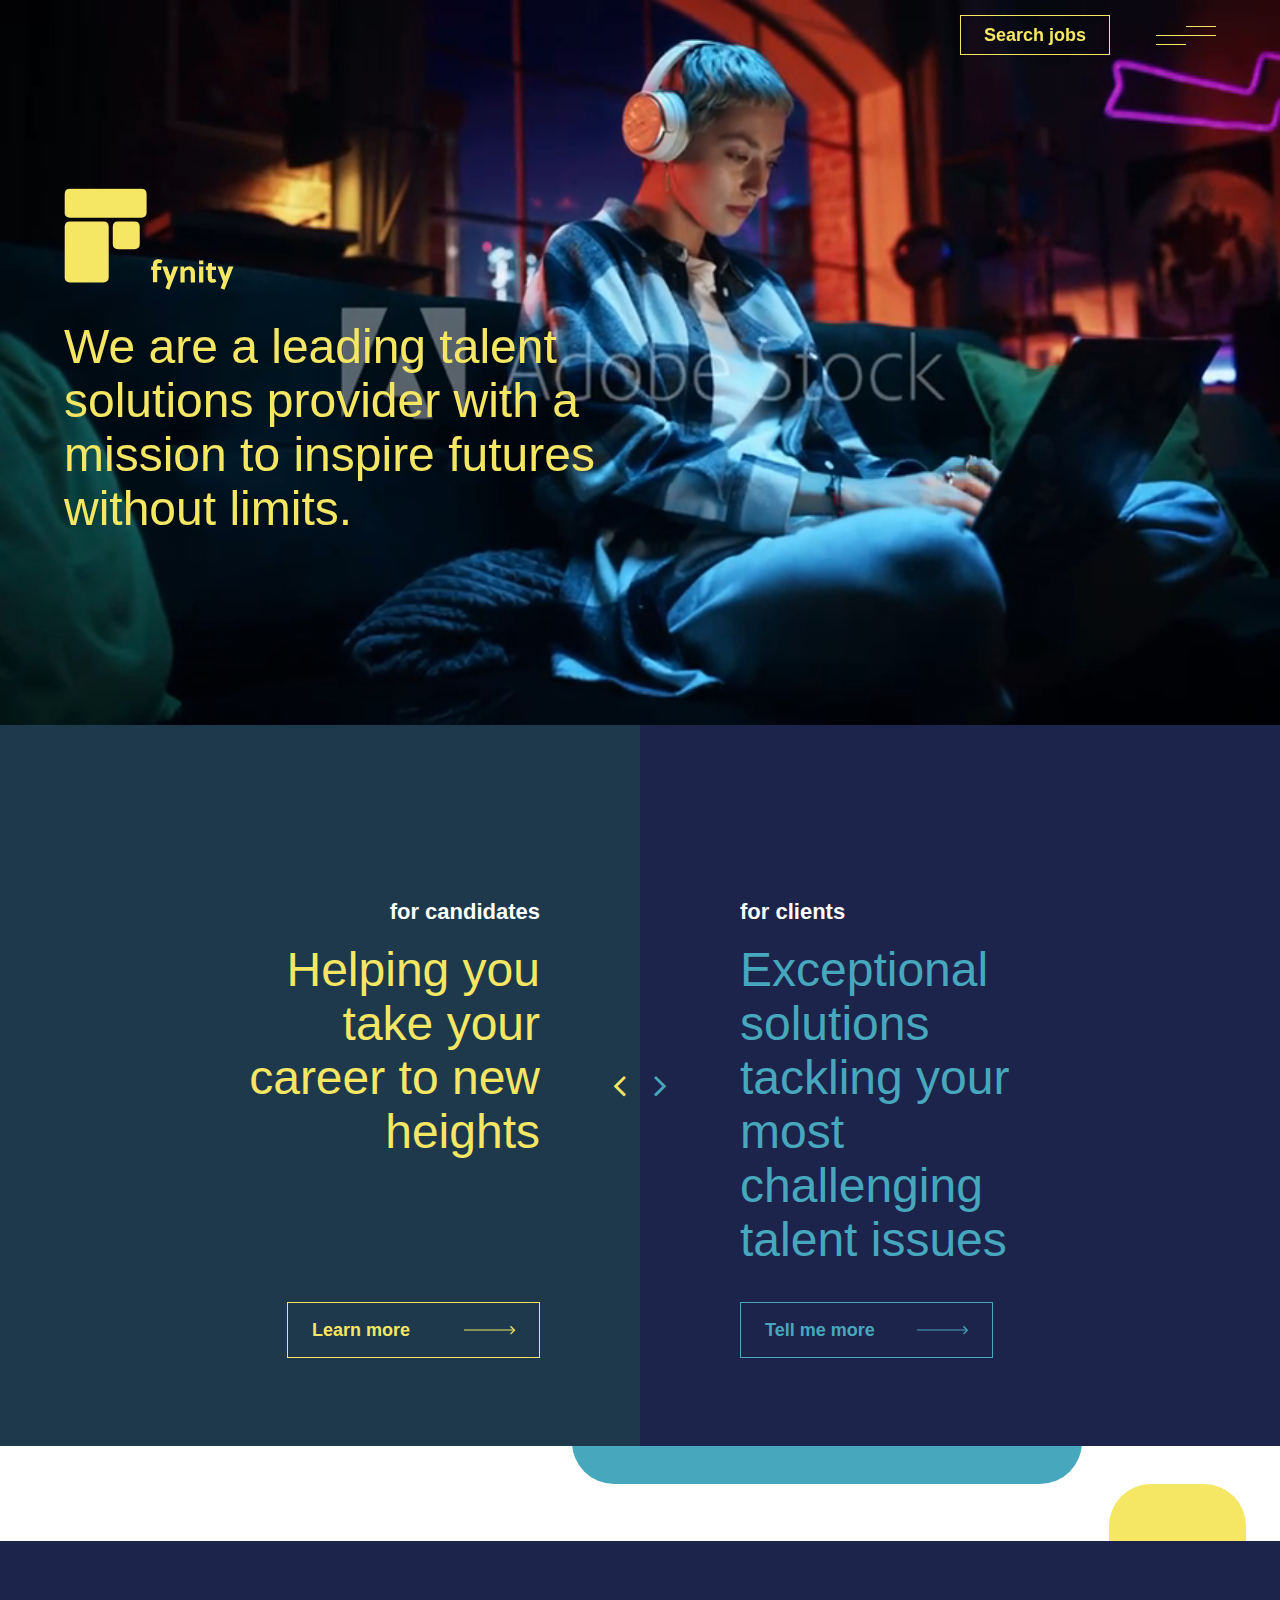
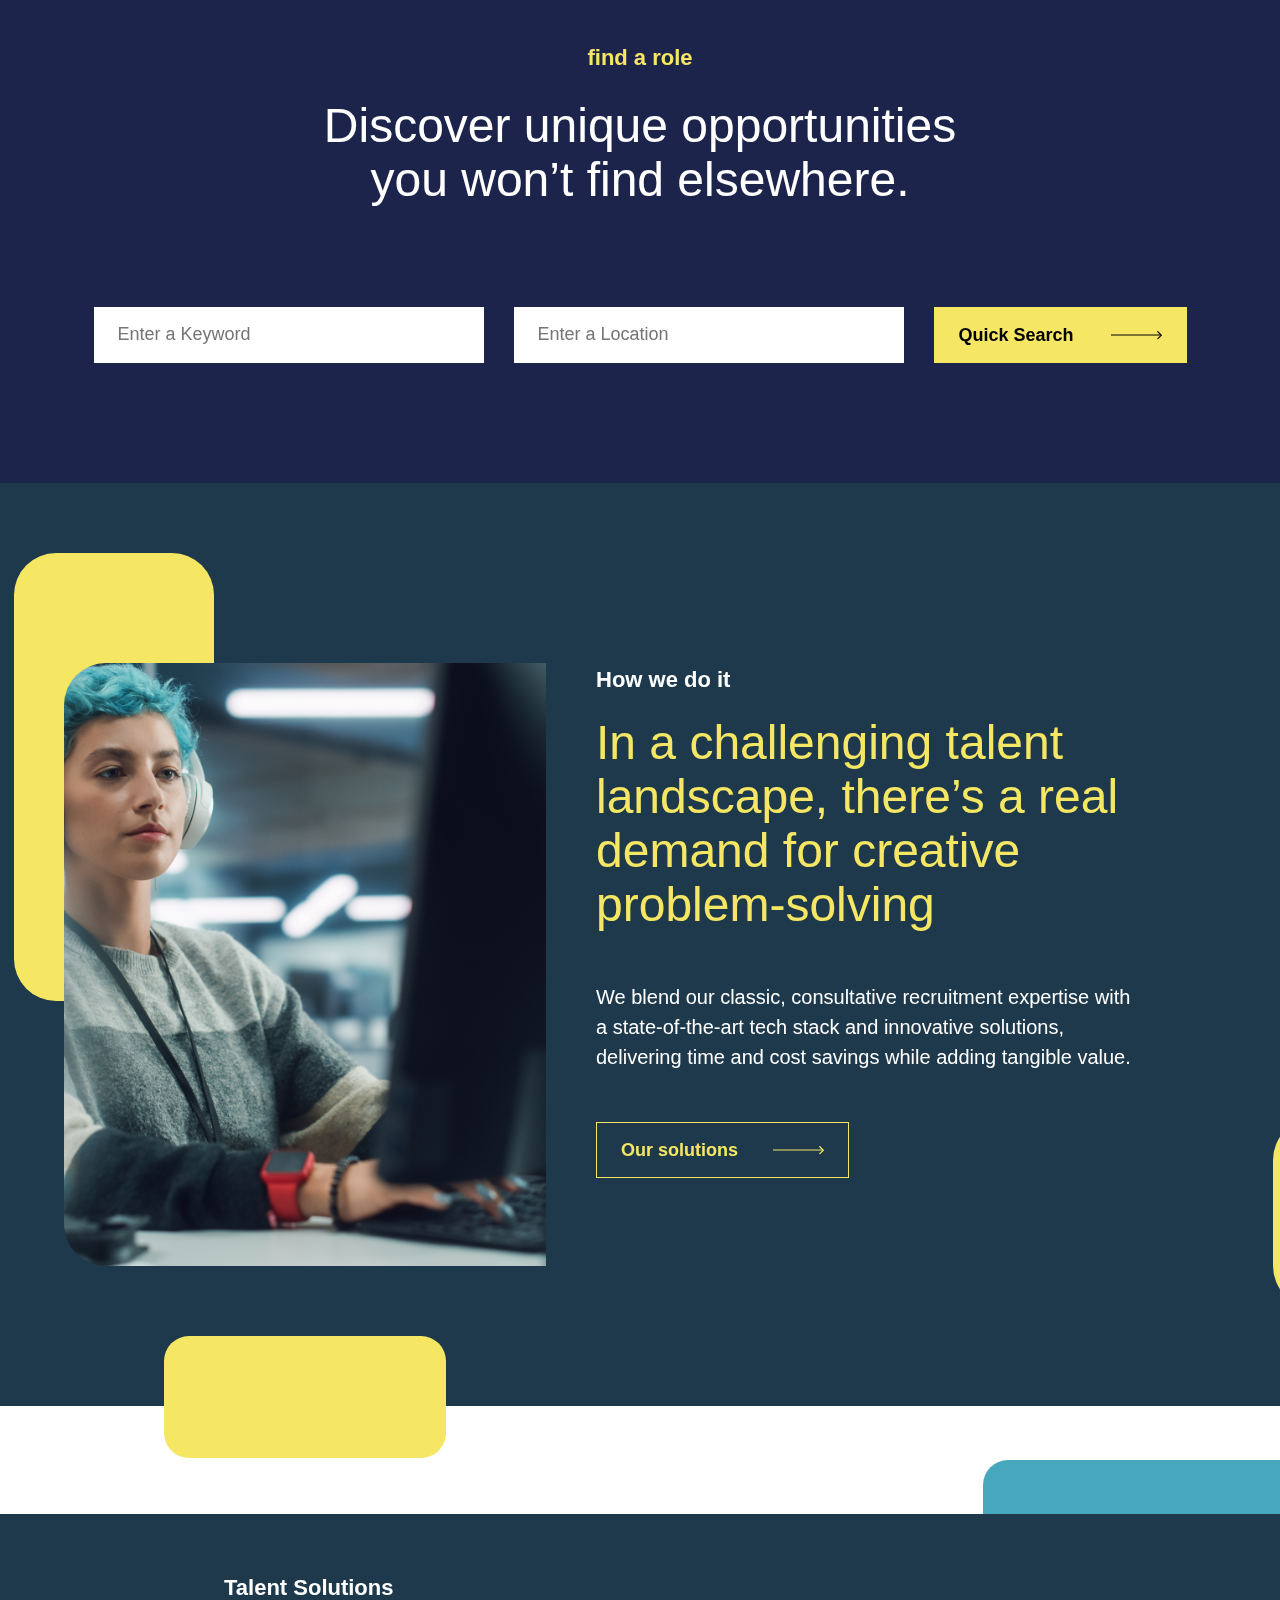
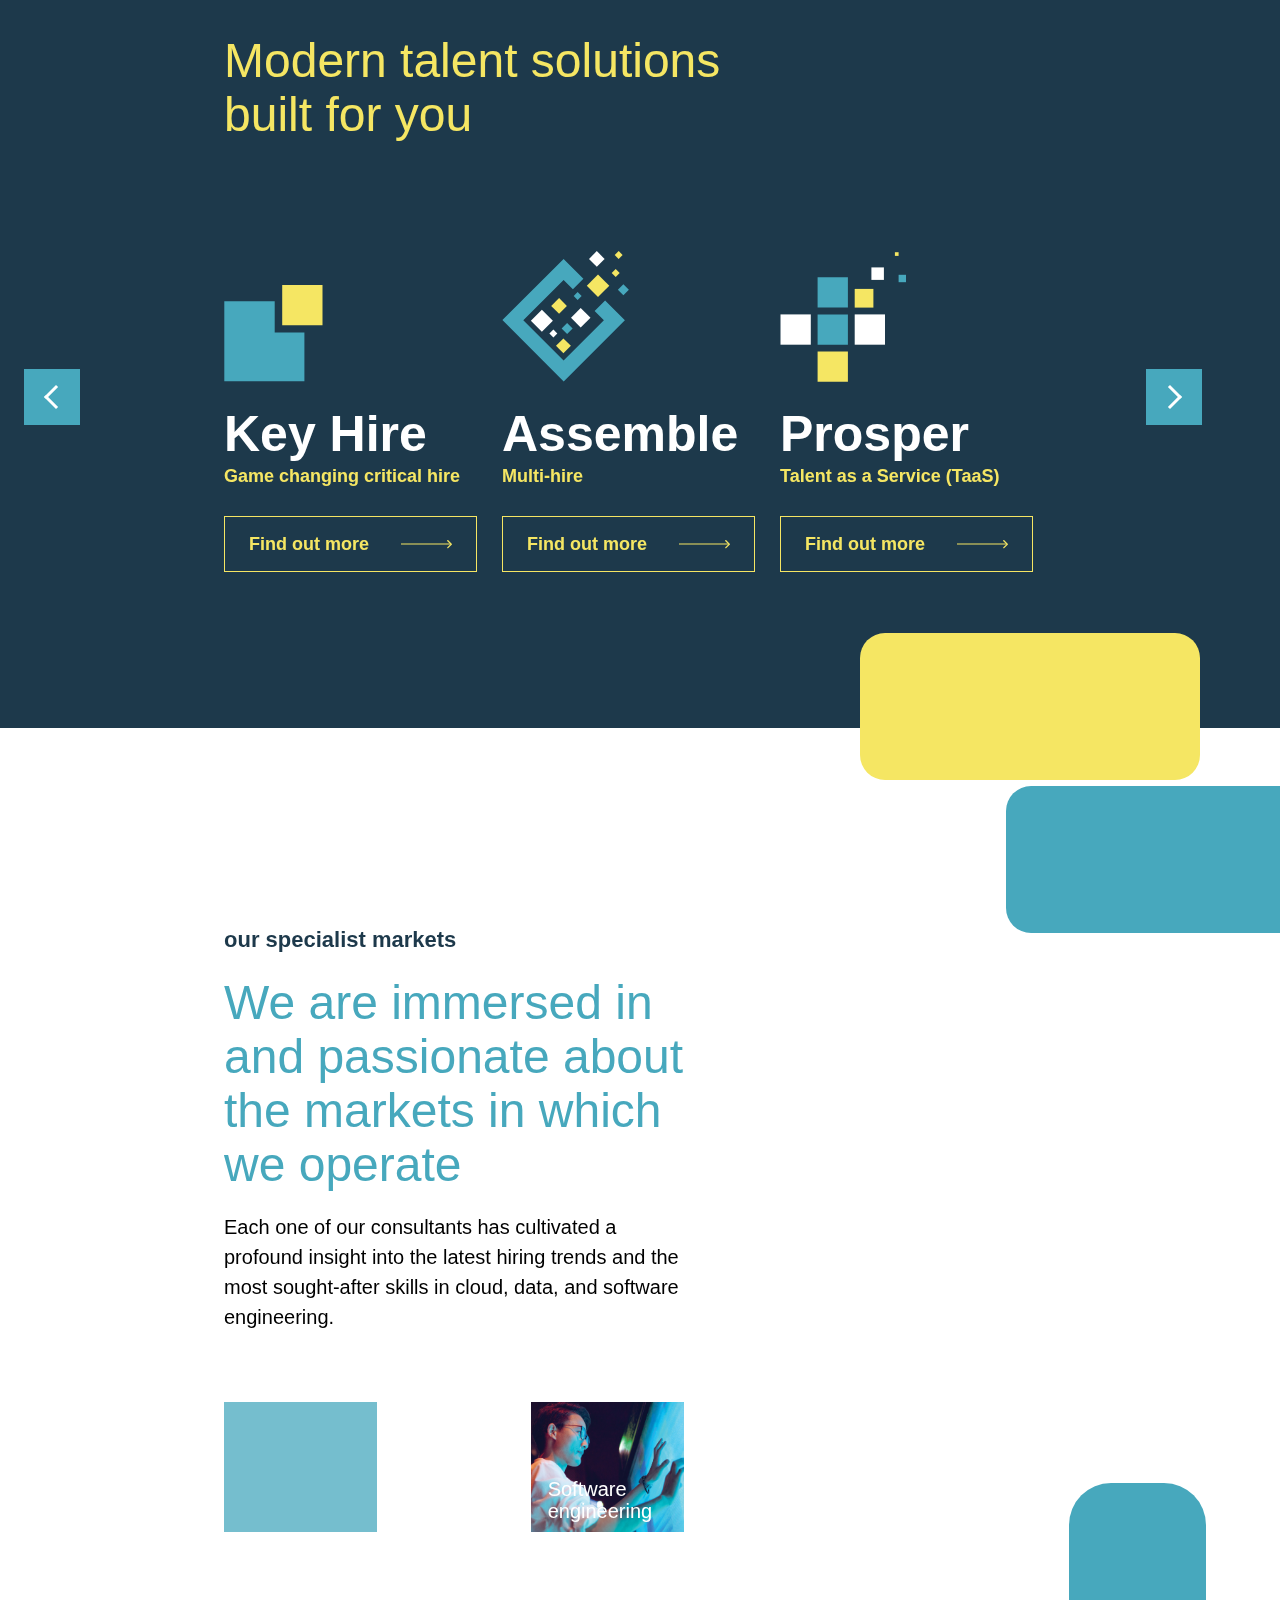
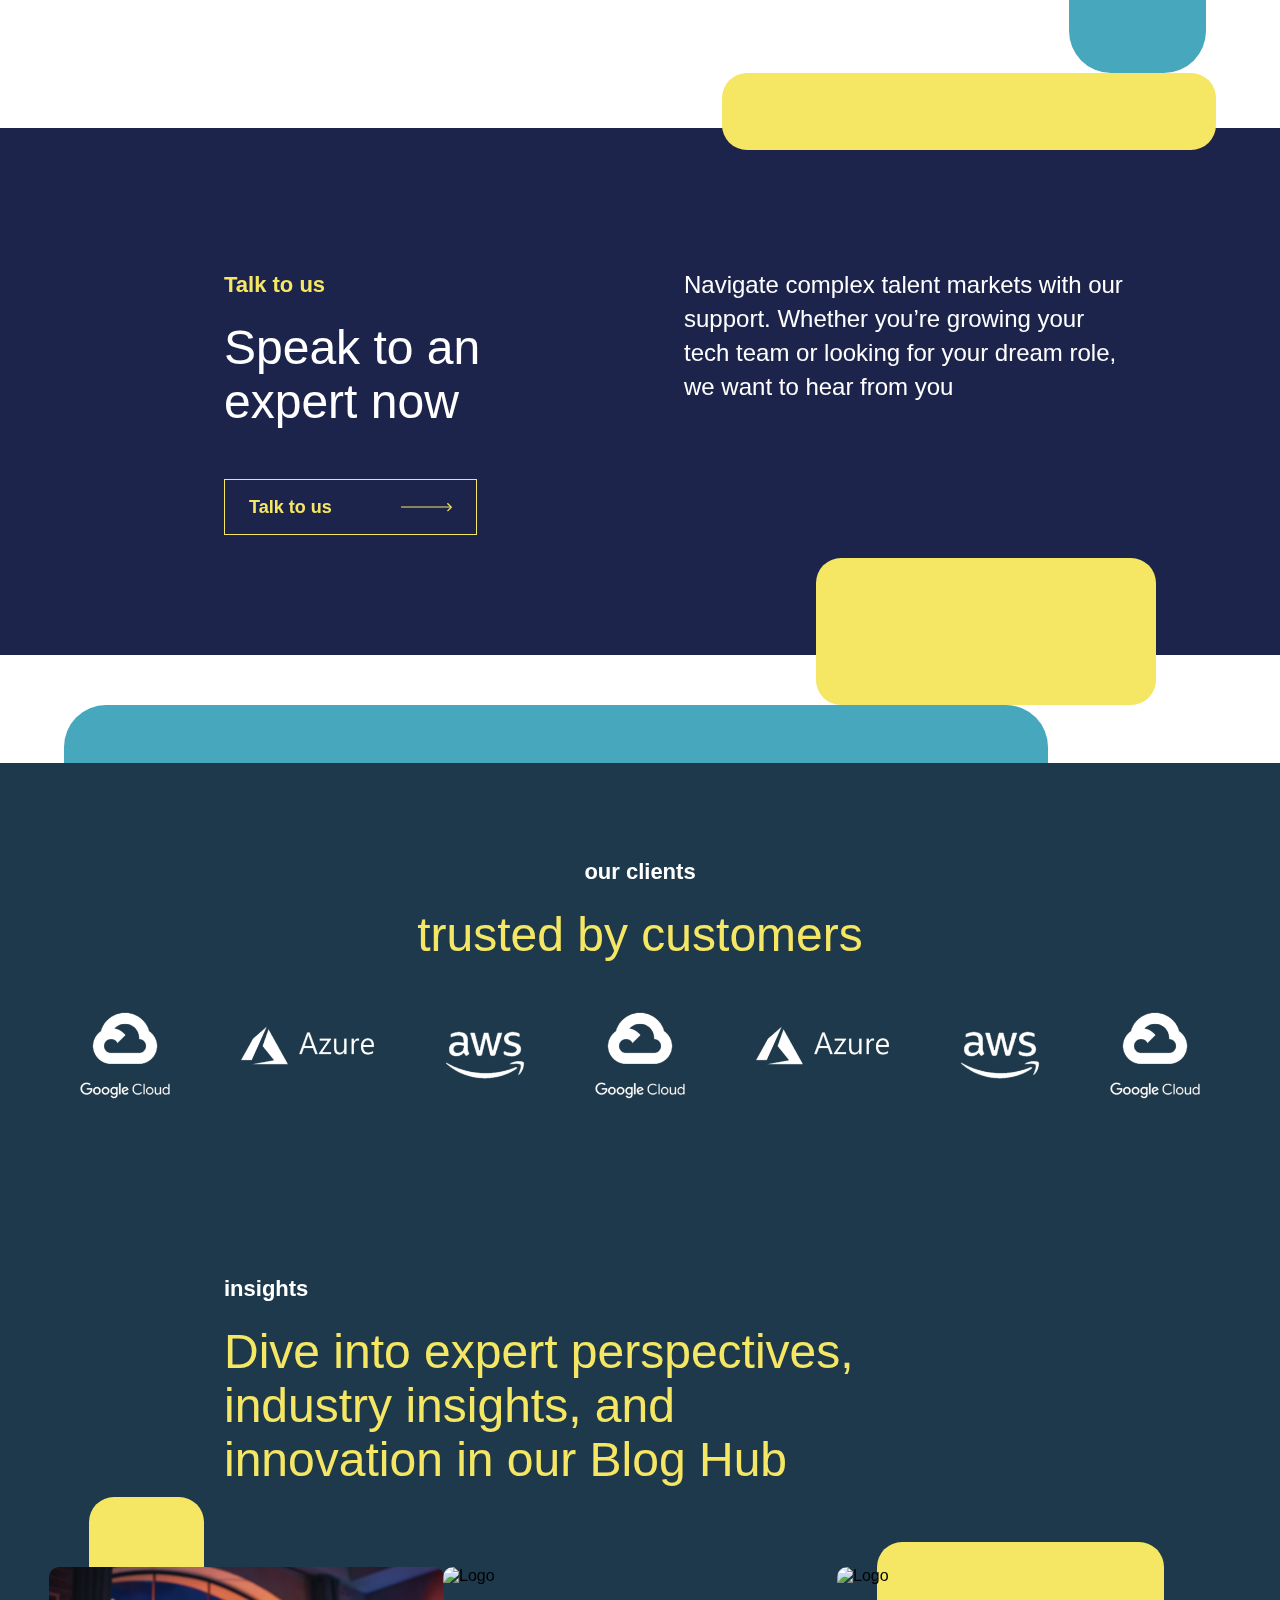
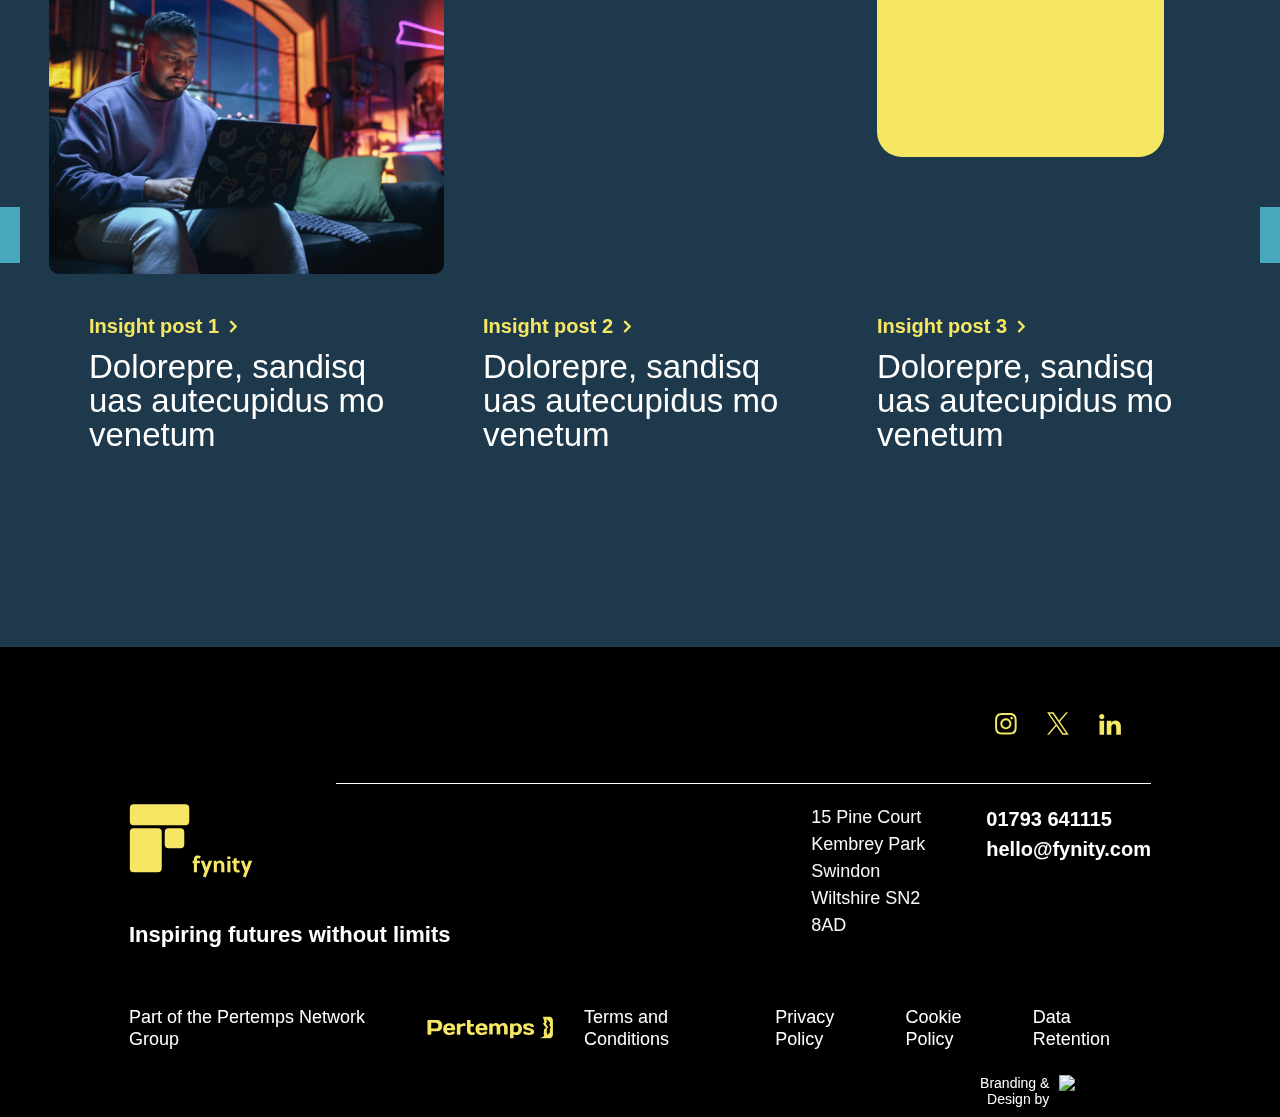
==== commit 69a8029c: "update video banner & logo in our clients section" ====
--- a/index.html
+++ b/index.html
@@ -7,7 +7,7 @@
       name="viewport"
       content="width=device-width, initial-scale=1, shrink-to-fit=no"
     />
-    <link rel="shortcut icon" type="image/png" href="" />
+    <link rel="shortcut icon" type="image/png" href="./image/Branding Files/Fynity - Logos/Fynity-F-Icon Only-Yellow-RGB.svg" />
     <meta name="format-detection" content="telephone=no" />
 
     <!-- Font awesome -->
@@ -194,6 +194,9 @@
     <!-- Start: Home Page -->
     <div id="homepage">
       <div class="banner">
+        <video autoplay muted loop id="bg-video">
+          <source src="./image/videos/WhatsApp Video 2024-02-28 at 13.35.22.mp4" type="video/mp4">
+        </video>
         <div class="container">
           <div class="left">
             <img
@@ -480,41 +483,44 @@
         <div class="container">
           <h3 class="title-base">our clients</h3>
           <h4 class="subtitle-base">trusted by customers</h4>
-          <div class="wrapper">
-            <div class="items">
-              <img
-                src="https://e7.pngegg.com/pngimages/875/440/png-clipart-logo-google-cloud-platform-cloud-computing-font-cloud-computing-text-cloud.png"
-                alt="logo"
-              />
-              <img
-                src="https://image.pngaaa.com/753/4173753-middle.png"
-                alt="logo"
-              />
-              <img
-                src="https://w7.pngwing.com/pngs/862/624/png-transparent-aws-vector-brand-logos-icon.png"
-                alt="logo"
-              />
-              <img
-                src="https://e7.pngegg.com/pngimages/875/440/png-clipart-logo-google-cloud-platform-cloud-computing-font-cloud-computing-text-cloud.png"
-                alt="logo"
-              />
-              <img
-                src="https://image.pngaaa.com/753/4173753-middle.png"
-                alt="logo"
-              />
-              <img
-                src="https://w7.pngwing.com/pngs/862/624/png-transparent-aws-vector-brand-logos-icon.png"
-                alt="logo"
-              />
-              <img
-                src="https://e7.pngegg.com/pngimages/875/440/png-clipart-logo-google-cloud-platform-cloud-computing-font-cloud-computing-text-cloud.png"
-                alt="logo"
-              />
-              <img
-                src="https://image.pngaaa.com/753/4173753-middle.png"
-                alt="logo"
-              />
-            </div>
+        </div>
+        <div class="wrapper">
+          <div class="items">
+            <img
+              src="./image/Icons/Fynity - Icons/logo_google_clound.png"
+              alt="logo"
+              width="90"
+            />
+            <img
+              src="./image/Icons/Fynity - Icons/logo_azure.png"
+              alt="logo"
+              width="135"
+            />
+            <img
+              src="./image/Icons/Fynity - Icons/logo_aws.png"
+              alt="logo"
+              width="80"
+            />
+            <img
+              src="./image/Icons/Fynity - Icons/logo_google_clound.png"
+              alt="logo"
+              width="90"
+            />
+            <img
+              src="./image/Icons/Fynity - Icons/logo_azure.png"
+              alt="logo"
+              width="135"
+            />
+            <img
+              src="./image/Icons/Fynity - Icons/logo_aws.png"
+              alt="logo"
+              width="80"
+            />
+            <img
+              src="./image/Icons/Fynity - Icons/logo_google_clound.png"
+              alt="logo"
+              width="90"
+            />
           </div>
         </div>
       </div>
--- a/css/index.css
+++ b/css/index.css
@@ -524,7 +524,7 @@
 
 .banner {
   height: 720px;
-  background: url("https://hoanghamobile.com/tin-tuc/wp-content/uploads/2023/07/background-dep-don-gian.jpg") center/cover;
+  background: url("") center/cover;
   padding: 110px 0;
   display: flex;
   flex-direction: column;
@@ -616,15 +616,27 @@
 .our-clients .subtitle-base {
   margin-bottom: 50px;
 }
+.our-clients .wrapper {
+  width: calc(100vw + 50px);
+  overflow: auto;
+  margin-left: -25px;
+}
+.our-clients .wrapper::-webkit-scrollbar {
+  display: none;
+}
 .our-clients .items {
+  width: 1280px;
   display: flex;
   justify-content: center;
   align-items: center;
   flex-wrap: wrap;
+  margin: auto;
 }
 .our-clients .items img {
-  width: 130px;
-  margin: 0 15px;
+  margin: 0 35px;
+}
+.our-clients .items img:nth-child(3n+2) {
+  margin-bottom: 20px;
 }
 
 .insights {
@@ -1307,6 +1319,18 @@
     margin-left: 0;
   }
 }
+#homepage .banner {
+  height: auto;
+  max-height: 100vh;
+  padding: 0;
+  position: relative;
+}
+#homepage .banner .container {
+  position: absolute;
+  top: 50%;
+  left: 50%;
+  transform: translate(-50%, -50%);
+}
 #homepage .mission {
   display: flex;
   height: 721px;
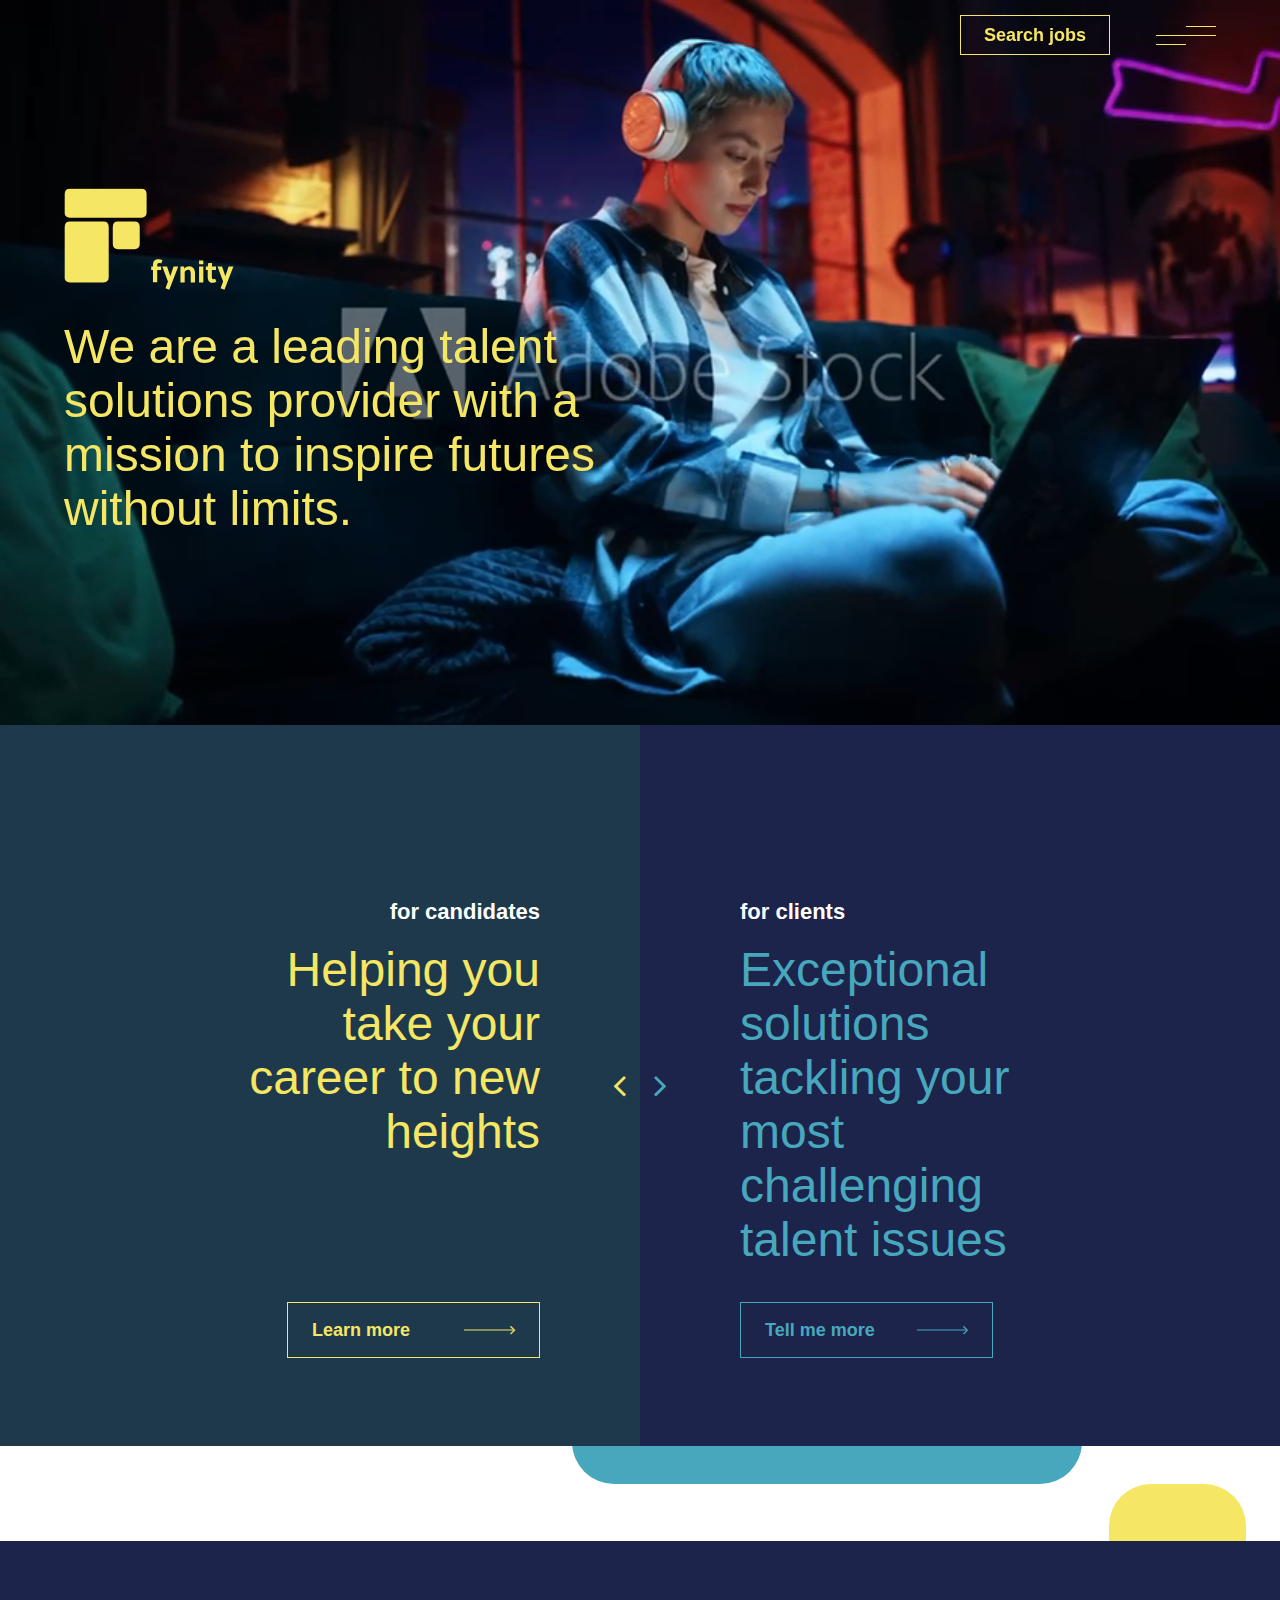
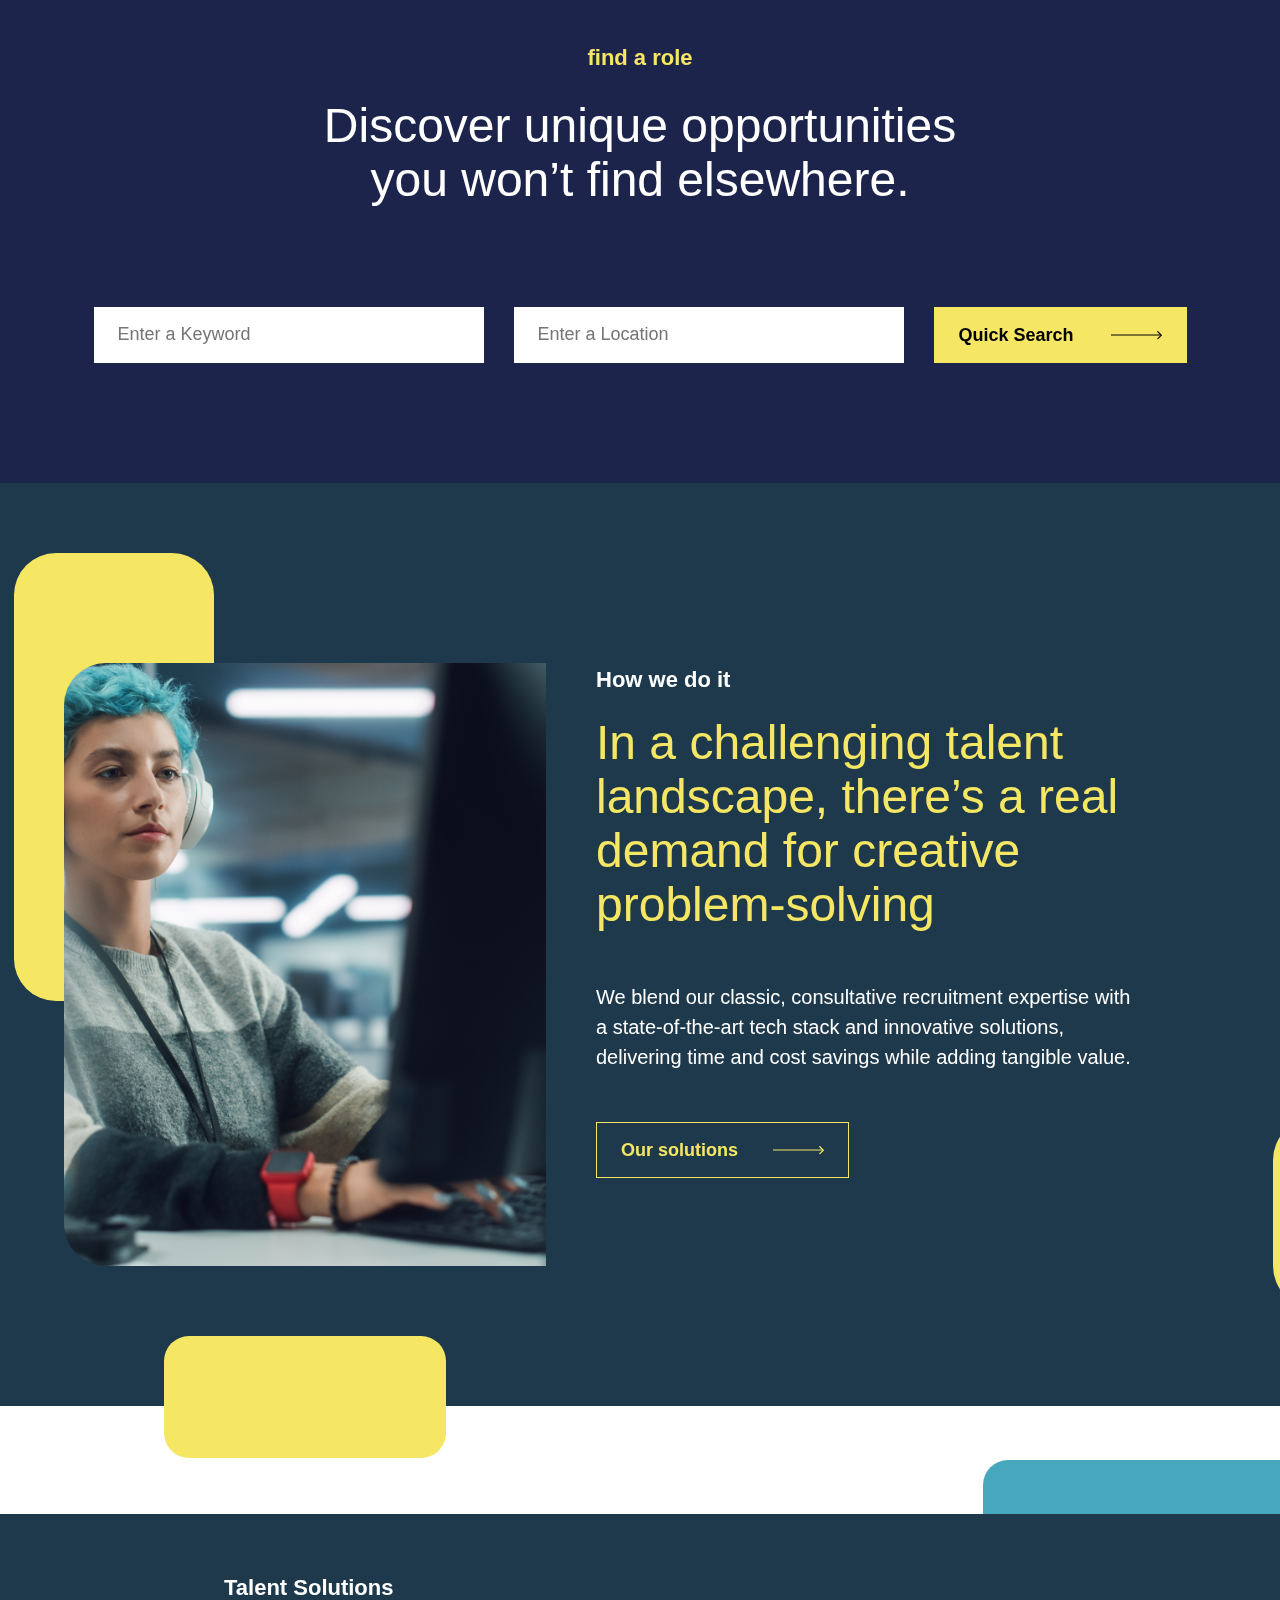
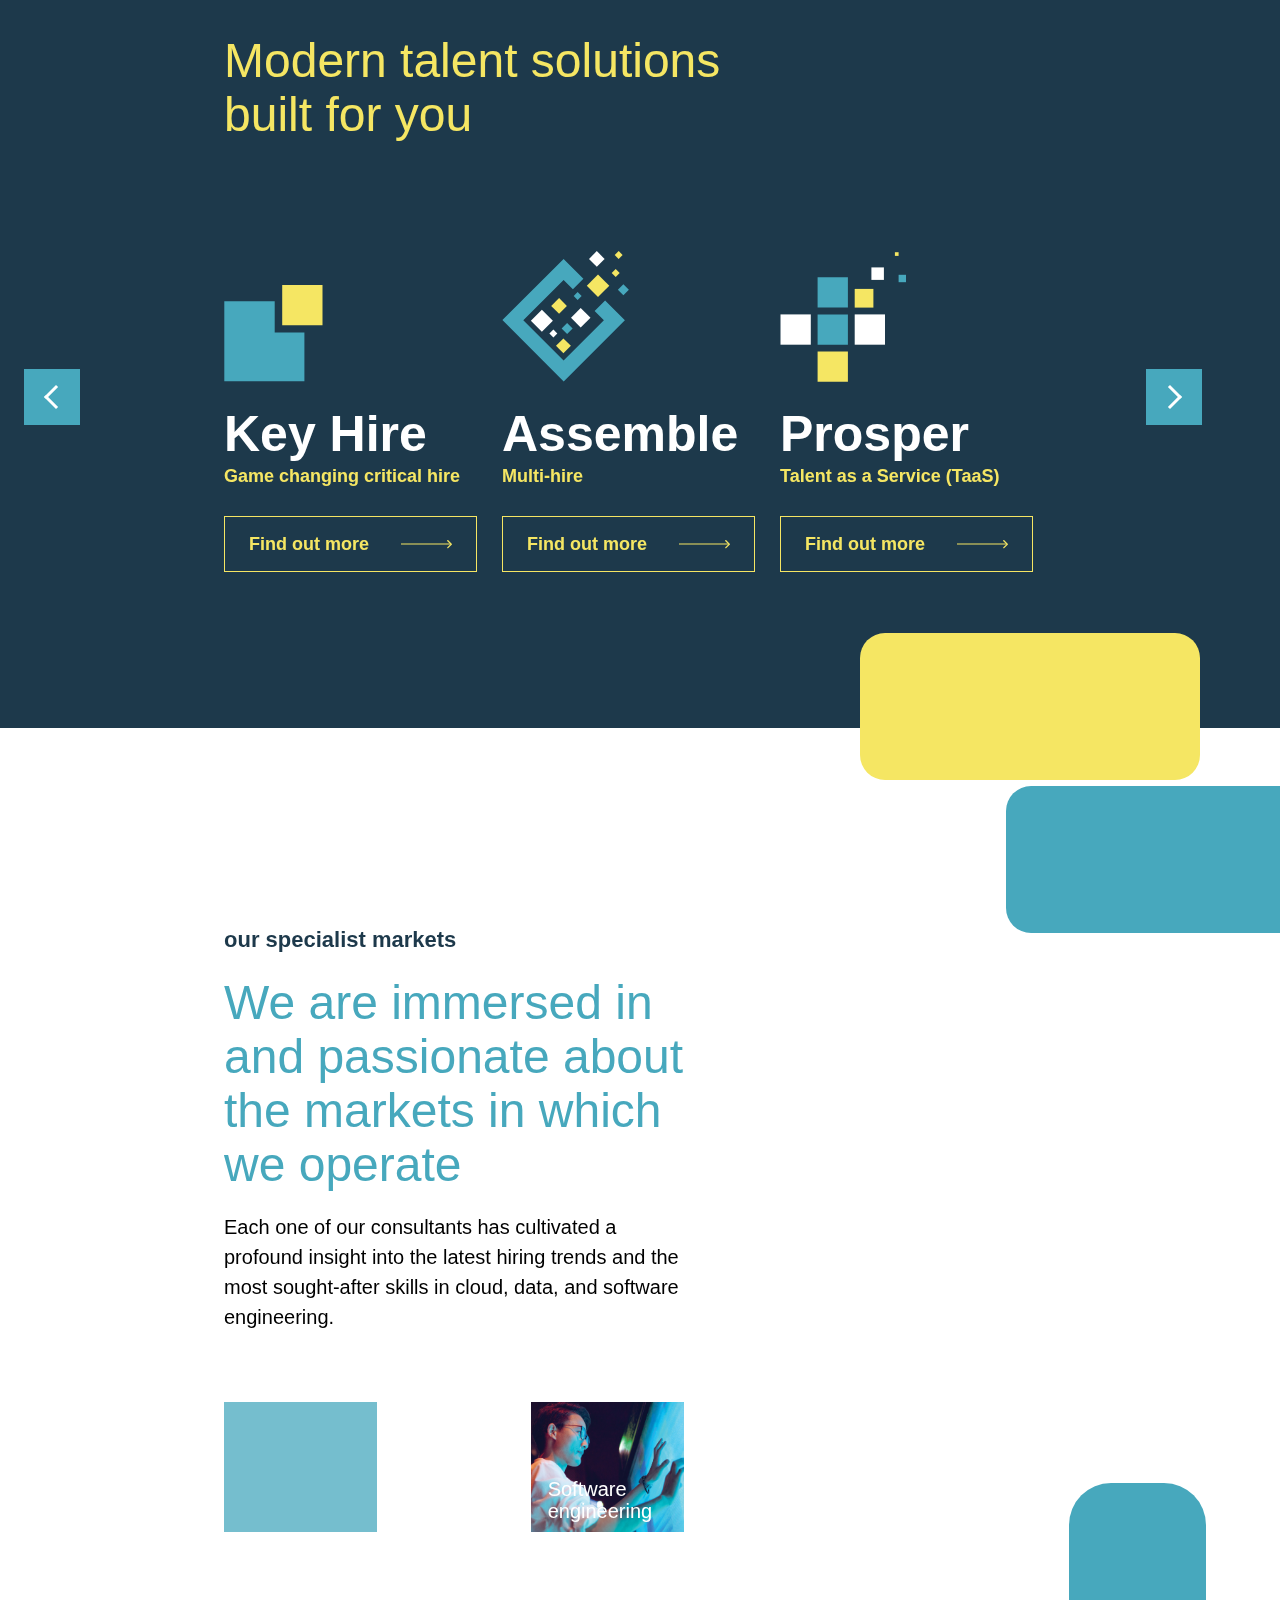
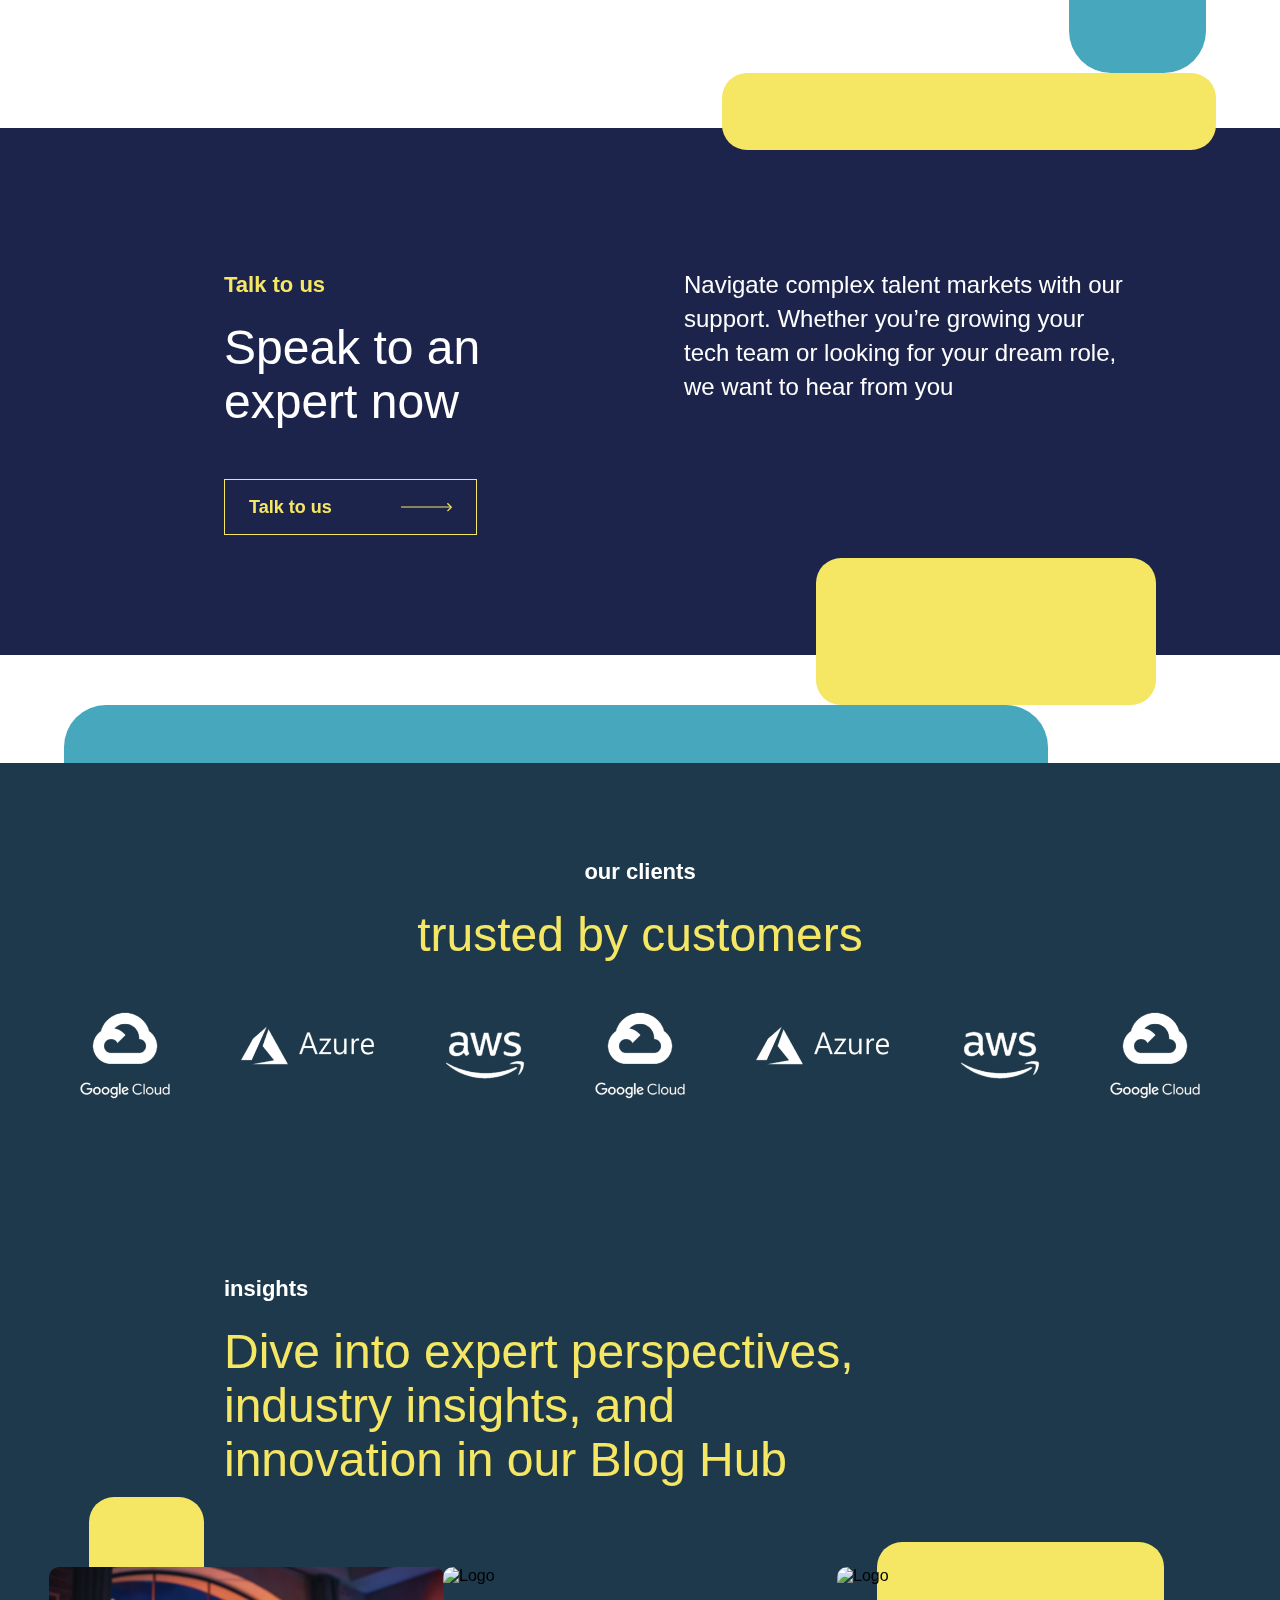
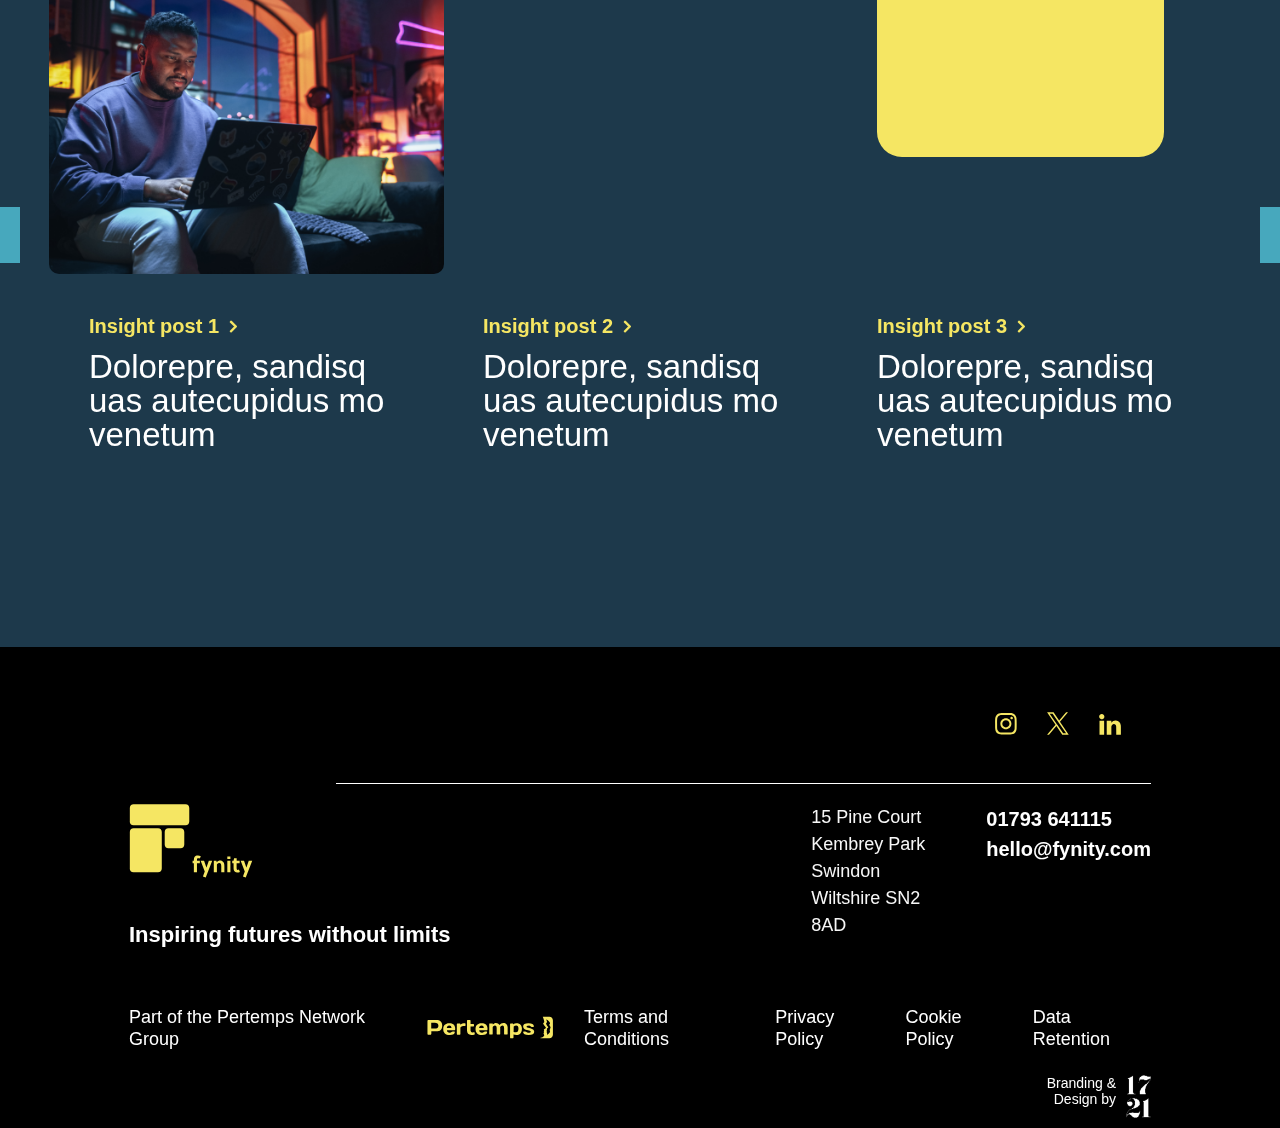
==== commit b534832d: "update logo 1712 in footer" ====
--- a/index.html
+++ b/index.html
@@ -690,7 +690,7 @@
         </div>
         <div class="copyright">
           <p>Branding & Design by</p>
-          <img src="" alt="Logo 1721" />
+          <img src="./image/Icons/Fynity - Icons/logo_1721.png" alt="Logo 1721" width="25" />
         </div>
       </div>
     </div>
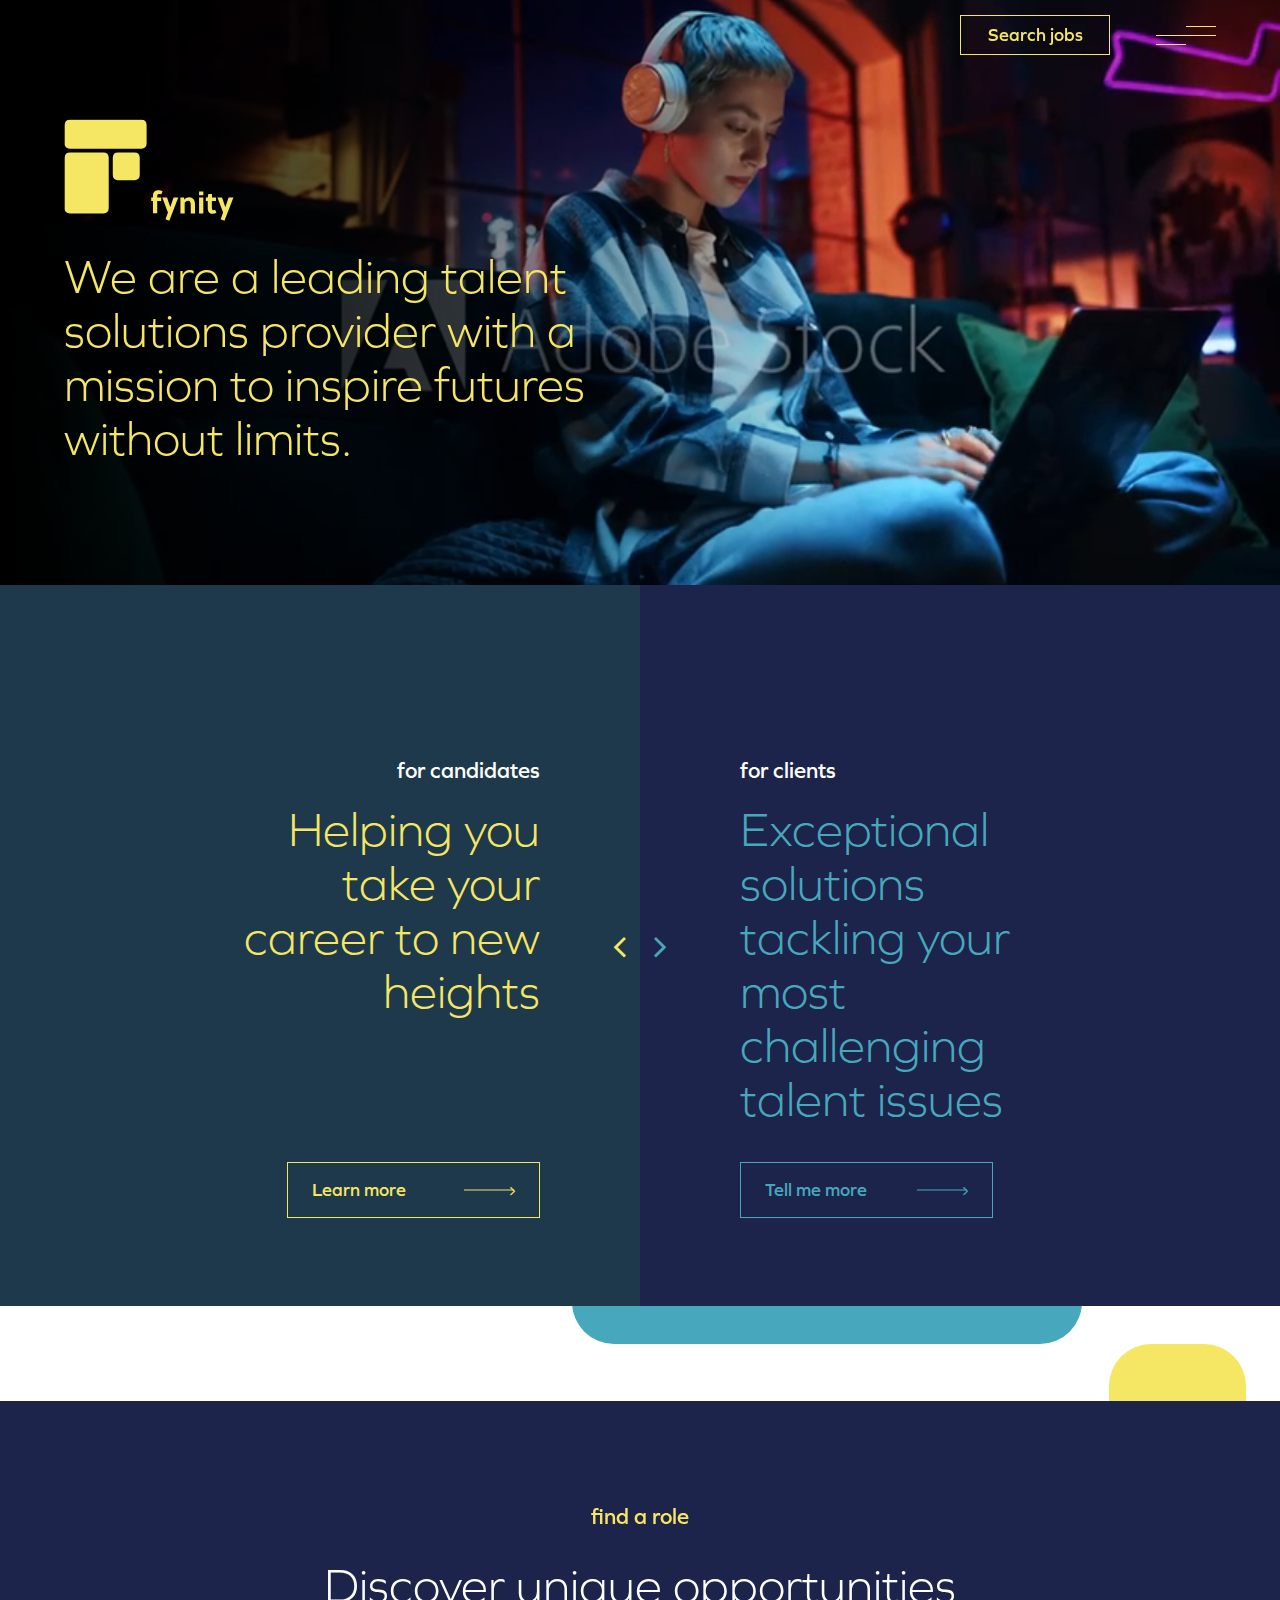
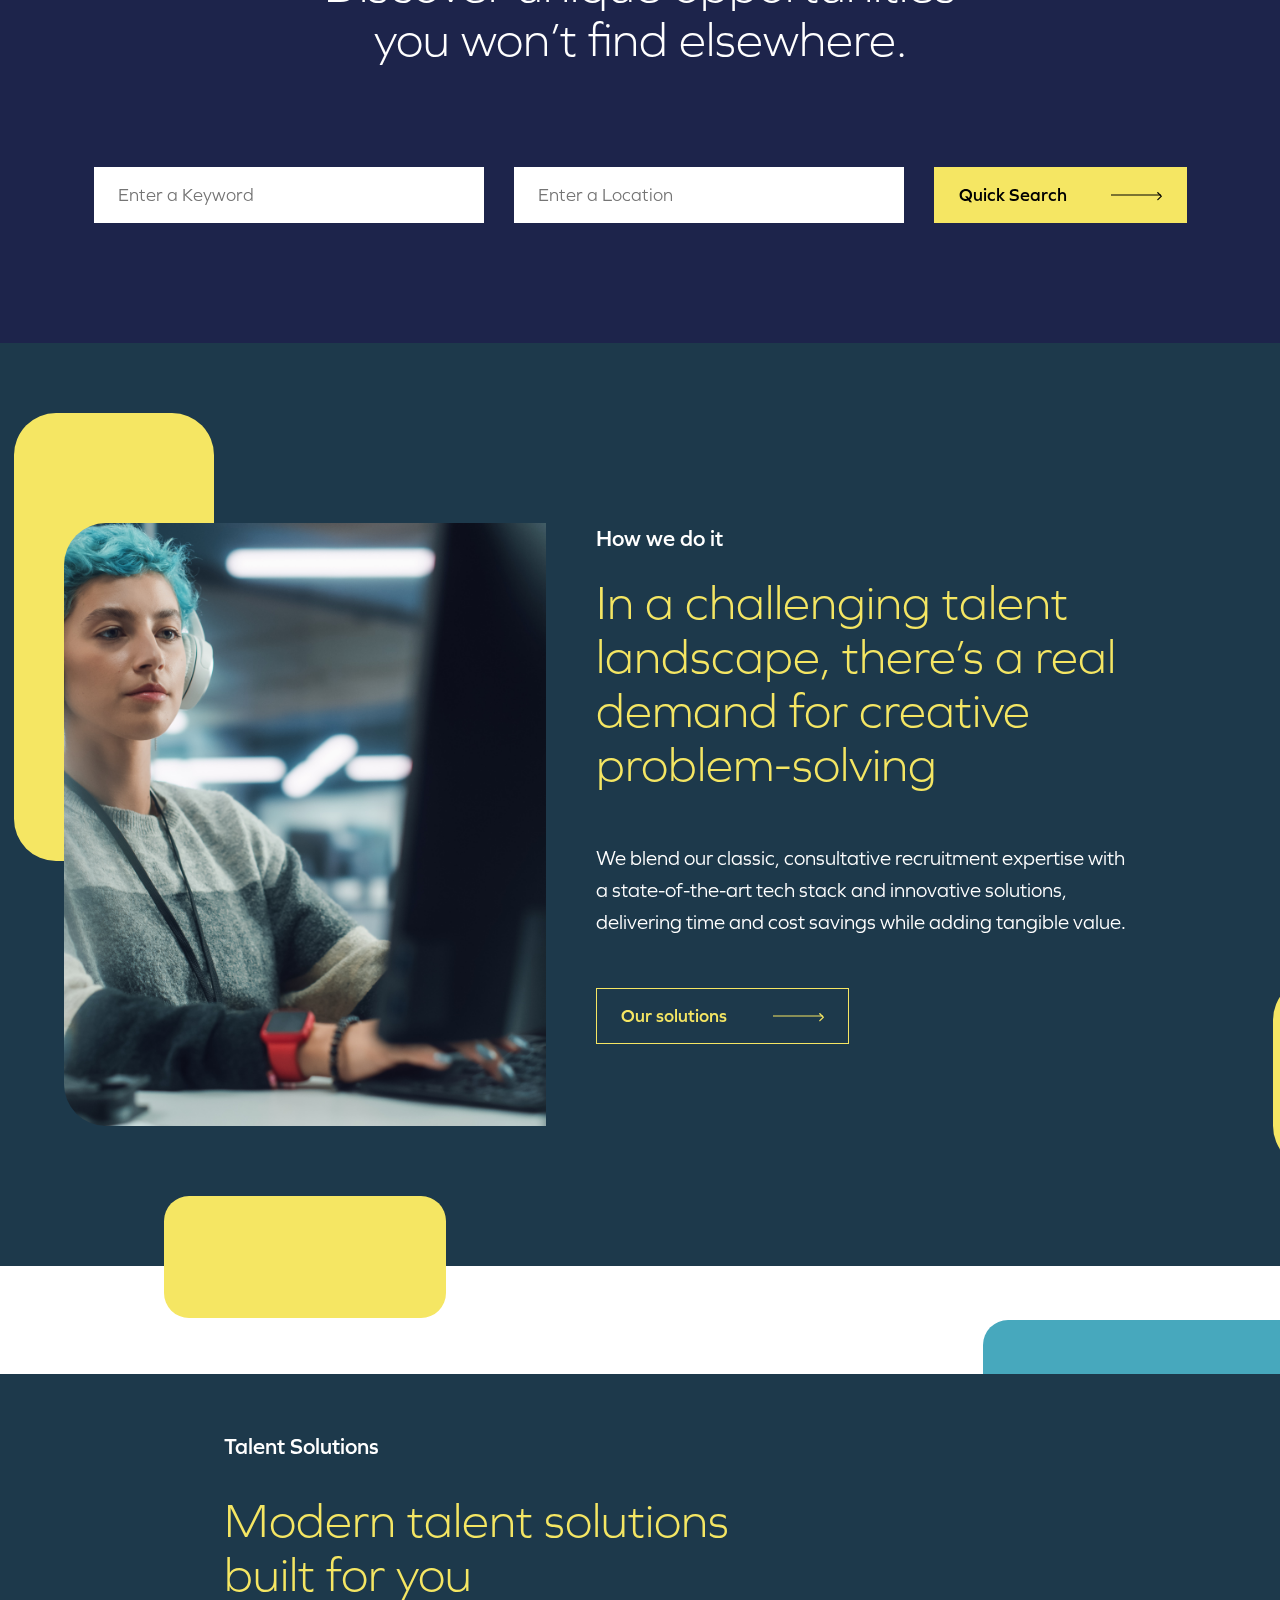
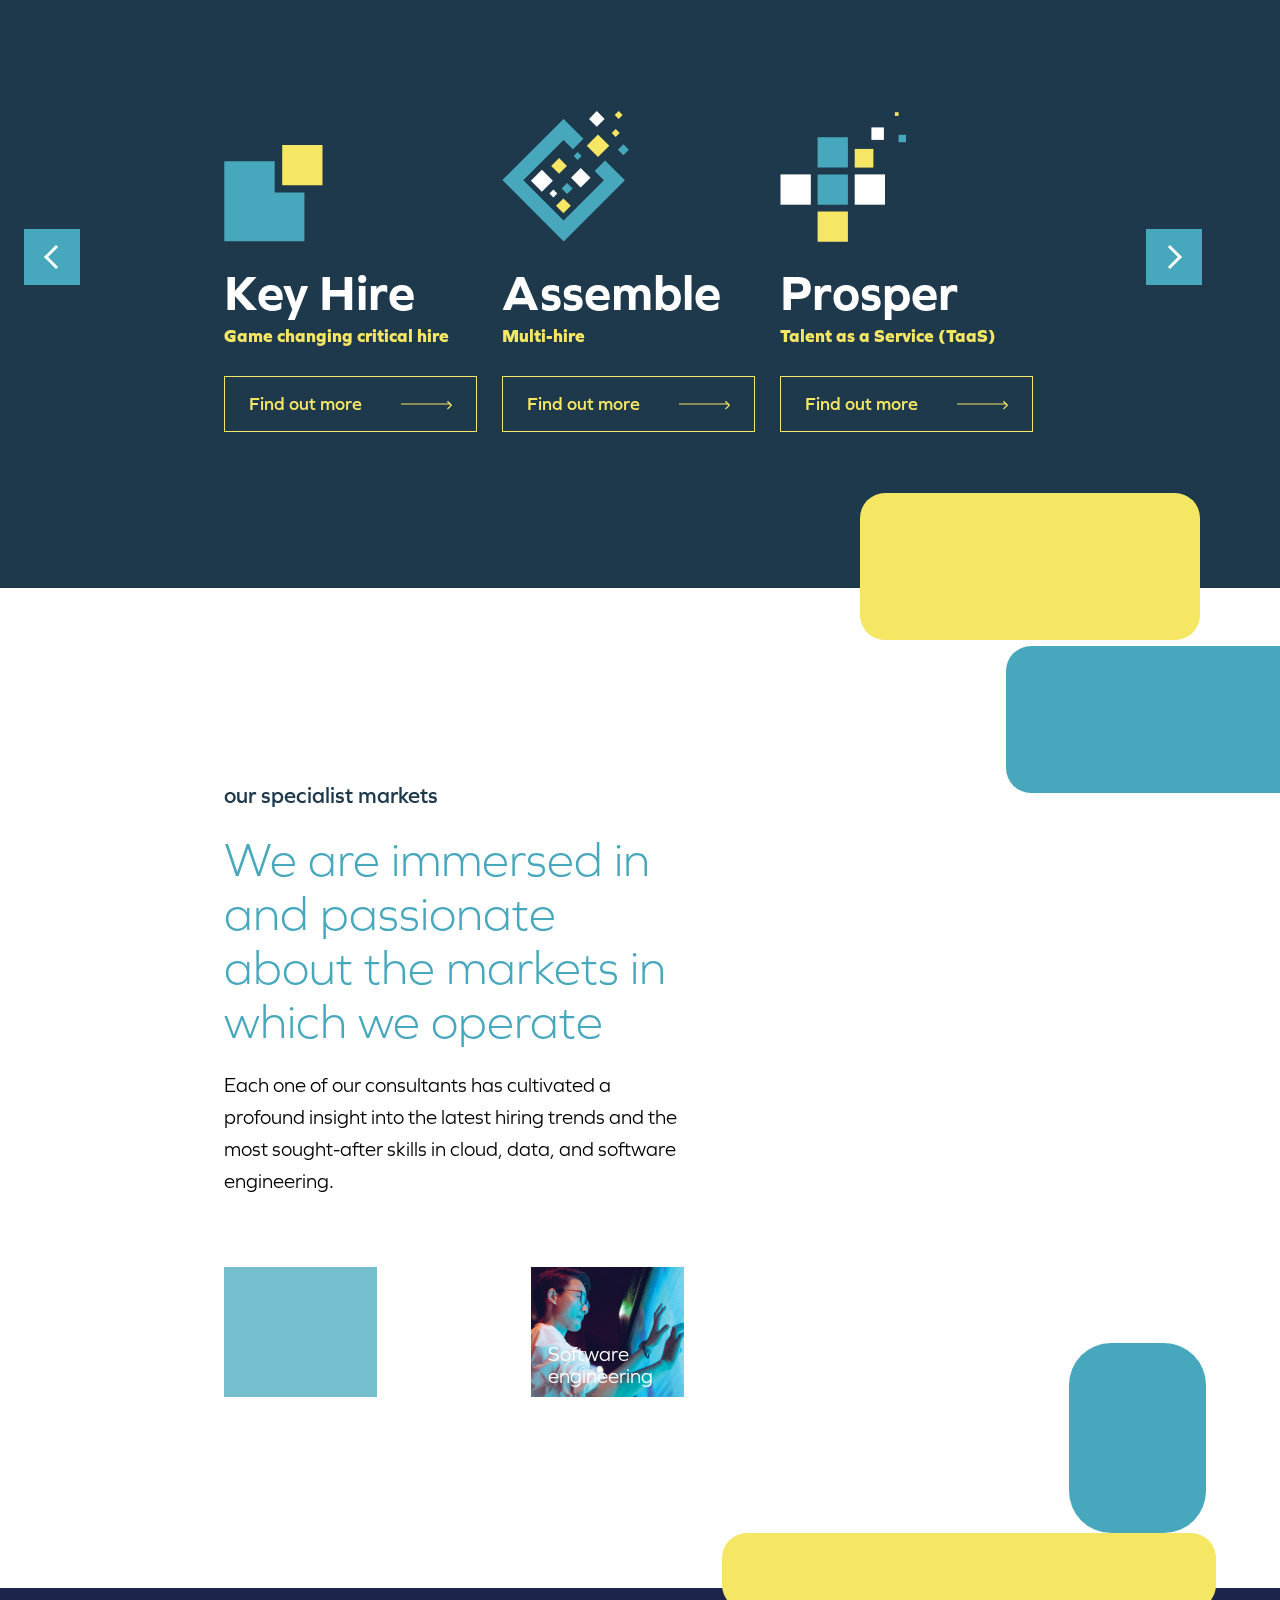
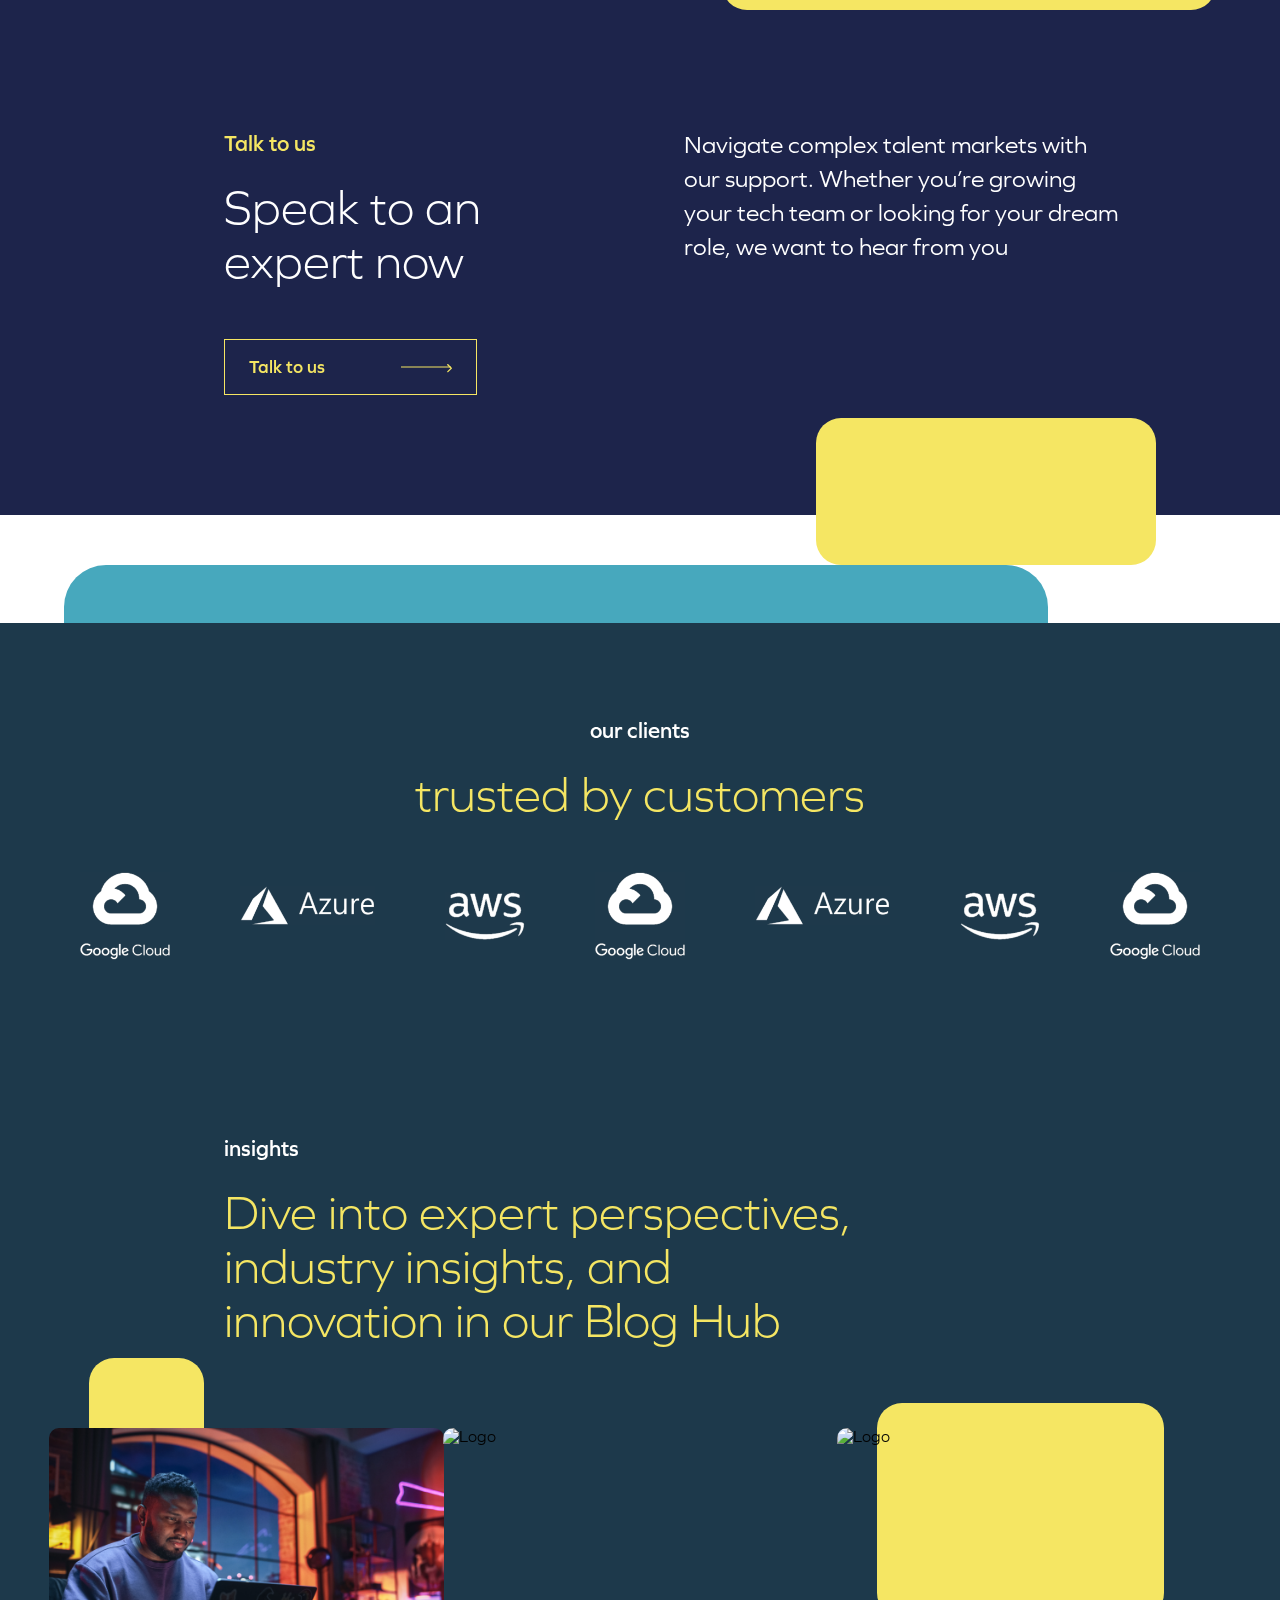
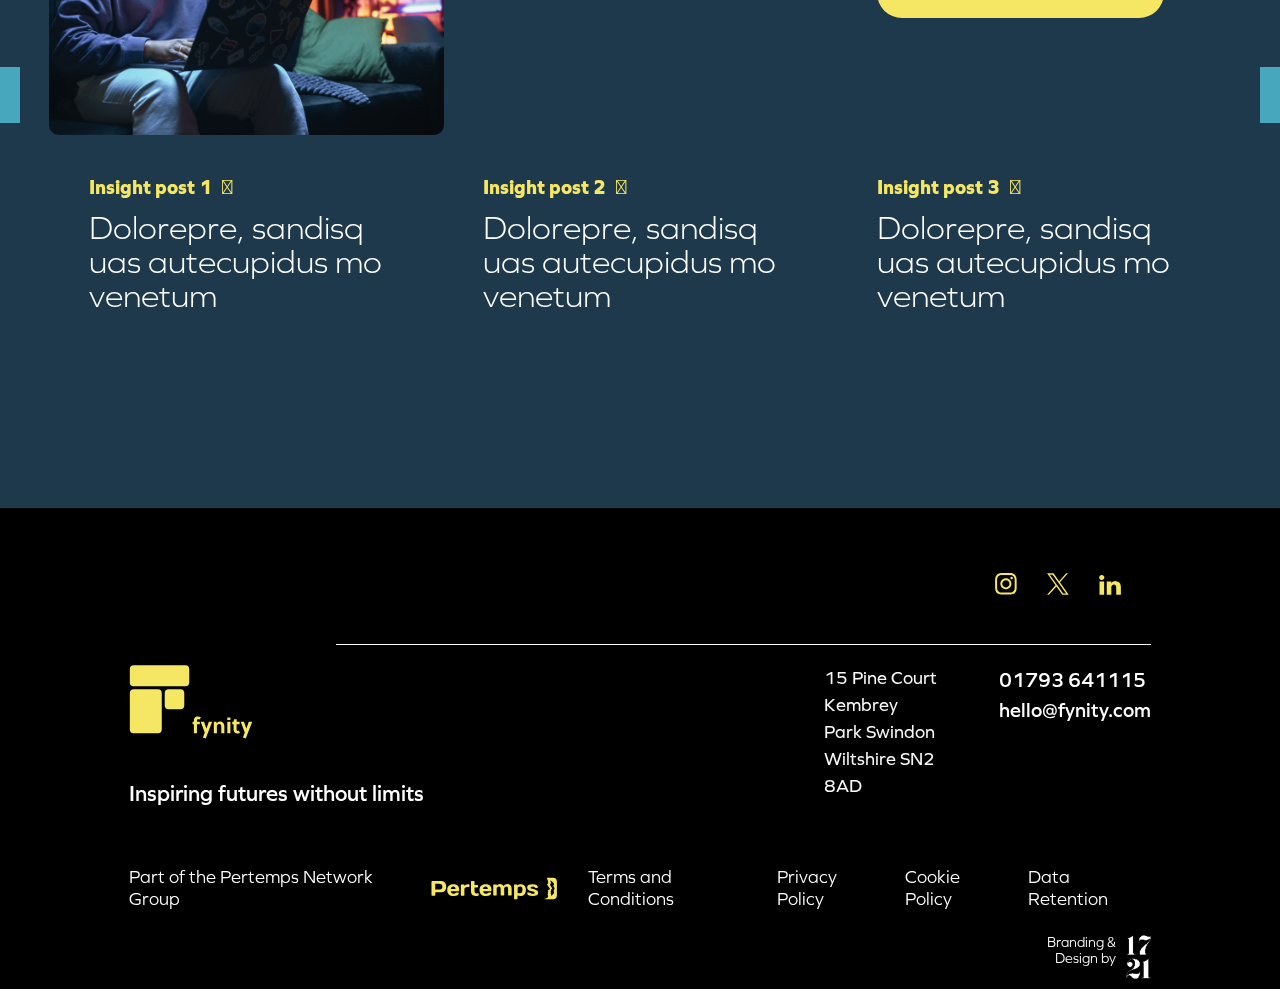
==== commit f5cda014: "update font family - font weight" ====
--- a/index.html
+++ b/index.html
@@ -403,11 +403,11 @@
               <div class="items">
                 <div
                   class="item active"
-                  attr-img="./image/Stock Images/Fynity - Website Imagery/Homepage/Fynity - Homepage_Image_2.jpg"
+                  attr-img="./image/Stock Images/Fynity - Website Imagery/Homepage/Fynity - Homepage_Image_2_flip.jpg"
                   attr-title="Data"
                   attr-content="Data is becoming increasingly important as organizations seek to harness the power of big data to drive insights and decision-making."
                   style="
-                    background-image: url('./image/Stock Images/Fynity - Website Imagery/Homepage/Fynity - Homepage_Image_2.jpg');
+                    background-image: url('./image/Stock Images/Fynity - Website Imagery/Homepage/Fynity - Homepage_Image_2_flip.jpg');
                   "
                 >
                   <span>Data</span>
@@ -419,11 +419,11 @@
                 </div>
                 <div
                   class="item"
-                  attr-img="./image/Stock Images/Fynity - Website Imagery/Homepage/Fynity - Homepage_Image_3.jpg"
+                  attr-img="./image/Stock Images/Fynity - Website Imagery/Homepage/Fynity - Homepage_Image_3_flip.jpg"
                   attr-title="Cloud"
                   attr-content="Clound lorem ipsum"
                   style="
-                    background-image: url('./image/Stock Images/Fynity - Website Imagery/Homepage/Fynity - Homepage_Image_3.jpg');
+                    background-image: url('./image/Stock Images/Fynity - Website Imagery/Homepage/Fynity - Homepage_Image_3_flip.jpg');
                   "
                 >
                   <span>Cloud</span>
--- a/css/index.css
+++ b/css/index.css
@@ -1,7 +1,51 @@
 @charset "UTF-8";
 @font-face {
-  font-family: "";
-  src: url("");
+  font-family: "graphie-thin";
+  src: url("../font/Graphie/Graphie-Thin.otf");
+  font-weight: normal;
+  font-style: normal;
+}
+@font-face {
+  font-family: "graphie-extralight";
+  src: url("../font/Graphie/Graphie-ExtraLight.otf");
+  font-weight: normal;
+  font-style: normal;
+}
+@font-face {
+  font-family: "graphie-light";
+  src: url("../font/Graphie/Graphie-Light.otf");
+  font-weight: normal;
+  font-style: normal;
+}
+@font-face {
+  font-family: "graphie-book";
+  src: url("../font/Graphie/Graphie-Book.otf");
+  font-weight: normal;
+  font-style: normal;
+}
+@font-face {
+  font-family: "graphie-regular";
+  src: url("../font/Graphie/Graphie-Regular.otf");
+  font-weight: normal;
+  font-style: normal;
+}
+@font-face {
+  font-family: "graphie-semibold";
+  src: url("../font/Graphie/Graphie-SemiBold.otf");
+  font-weight: normal;
+  font-style: normal;
+}
+@font-face {
+  font-family: "graphie-bold";
+  src: url("../font/Graphie/Graphie-Bold.otf");
+  font-weight: normal;
+  font-style: normal;
+}
+@font-face {
+  font-family: "graphie-extrabold";
+  src: url("../font/Graphie/Graphie-ExtraBold.otf");
+  font-weight: normal;
+  font-style: normal;
 }
 * {
   box-sizing: border-box;
@@ -357,31 +401,37 @@
   font-size: 22px;
   line-height: 1.5;
   color: #ffffff;
-  font-weight: 600;
+  font-family: "graphie-semibold", sans-serif !important;
+  font-weight: normal !important;
+  font-style: normal !important;
 }
 
 .subtitle-base {
   font-size: 48px;
   line-height: 1.125;
-  color: #F5E663;
-  font-weight: 300;
+  color: #f5e663;
+  font-family: "graphie-light", sans-serif !important;
+  font-weight: normal !important;
+  font-style: normal !important;
 }
 
 .context-base {
   font-size: 20px;
-  line-height: 1.5;
+  line-height: 1.6;
   color: #ffffff;
 }
 
 .btn-yellow {
   min-width: 150px;
   font-size: 18px;
-  color: #F5E663;
-  font-weight: 600;
+  color: #f5e663;
+  font-family: "graphie-semibold", sans-serif !important;
+  font-weight: normal !important;
+  font-style: normal !important;
   line-height: 34px;
   padding: 10px 24px;
   background: none;
-  border: 1px solid #F5E663;
+  border: 1px solid #f5e663;
   position: relative;
   z-index: 1;
 }
@@ -389,7 +439,7 @@
   content: "";
   width: 0;
   height: 100%;
-  background: #F5E663;
+  background: #f5e663;
   transition: 0.3s ease-in-out;
   position: absolute;
   top: 0;
@@ -408,7 +458,7 @@
   color: #000000;
 }
 .btn-yellow:hover.blue::before {
-  background: #47A8BD;
+  background: #47a8bd;
 }
 .btn-yellow.arrow {
   width: 253px;
@@ -421,7 +471,7 @@
   content: "";
   width: 50px;
   height: 1px;
-  background: #F5E663;
+  background: #f5e663;
   position: absolute;
   top: 50%;
   right: 25px;
@@ -436,15 +486,15 @@
   color: #000000;
 }
 .btn-yellow.arrow .icon-right {
-  color: #F5E663;
+  color: #f5e663;
   font-size: 15px !important;
 }
 .btn-yellow.blue {
-  color: #47A8BD;
-  border-color: #47A8BD;
+  color: #47a8bd;
+  border-color: #47a8bd;
 }
 .btn-yellow.blue::after {
-  background: #47A8BD;
+  background: #47a8bd;
 }
 .btn-yellow.blue:hover {
   color: #ffffff;
@@ -456,10 +506,10 @@
   color: #ffffff;
 }
 .btn-yellow.blue .icon-right {
-  color: #47A8BD;
+  color: #47a8bd;
 }
 .btn-yellow.bg-yellow {
-  background: #F5E663;
+  background: #f5e663;
   color: #000000;
 }
 .btn-yellow.bg-yellow::after {
@@ -478,15 +528,15 @@
 }
 
 .c-yellow {
-  color: #F5E663;
+  color: #f5e663;
 }
 
 .c-blue {
-  color: #47A8BD;
+  color: #47a8bd;
 }
 
 .c-blue-bold {
-  color: #1D394B;
+  color: #1d394b;
 }
 
 .slick-next,
@@ -494,7 +544,7 @@
   width: 56px;
   height: 56px;
   font-size: 0;
-  background: #47A8BD;
+  background: #47a8bd;
   border: none;
   position: absolute;
   top: 50%;
@@ -541,7 +591,7 @@
 
 .talk-to-us {
   padding: 140px 0 120px;
-  background: #1D244B;
+  background: #1d244b;
   margin-bottom: 108px;
 }
 .talk-to-us .container {
@@ -552,7 +602,7 @@
   content: "";
   width: 494px;
   height: 77px;
-  background: #F5E663;
+  background: #f5e663;
   border-radius: 25px;
   position: absolute;
   top: -195px;
@@ -562,7 +612,7 @@
   content: "";
   width: 340px;
   height: 147px;
-  background: #F5E663;
+  background: #f5e663;
   border-radius: 25px;
   position: absolute;
   bottom: -170px;
@@ -572,7 +622,7 @@
   padding: 0 160px;
 }
 .talk-to-us .container .left .title-base {
-  color: #F5E663;
+  color: #f5e663;
   margin-bottom: 20px;
 }
 .talk-to-us .container .left .subtitle-base {
@@ -594,7 +644,7 @@
 .our-clients {
   padding: 92px 0 76px;
   text-align: center;
-  background: #1D394B;
+  background: #1d394b;
 }
 .our-clients .container {
   position: relative;
@@ -603,7 +653,7 @@
   content: "";
   width: 984px;
   height: 190px;
-  background: #47A8BD;
+  background: #47a8bd;
   border-radius: 42px;
   position: absolute;
   top: -150px;
@@ -641,7 +691,7 @@
 
 .insights {
   padding: 97px 0 145px;
-  background: #1D394B;
+  background: #1d394b;
 }
 .insights .content {
   padding-left: 160px;
@@ -663,7 +713,7 @@
   content: "";
   width: 115px;
   height: 202px;
-  background: #F5E663;
+  background: #f5e663;
   border-radius: 25px;
   position: absolute;
   top: -70px;
@@ -673,7 +723,7 @@
   content: "";
   width: 287px;
   height: 215px;
-  background: #F5E663;
+  background: #f5e663;
   border-radius: 25px;
   position: absolute;
   top: -25px;
@@ -719,13 +769,17 @@
   font-size: 20px;
   line-height: 24px;
   padding: 40px 40px 12px;
-  font-weight: 800;
-  color: #F5E663;
+  font-family: "graphie-extrabold", sans-serif !important;
+  font-weight: normal !important;
+  font-style: normal !important;
+  color: #f5e663;
   position: relative;
   transition: 0.3s ease-in-out;
 }
 .insights .slider-insights .item i {
-  font-weight: 800;
+  font-family: "graphie-extrabold", sans-serif !important;
+  font-weight: normal !important;
+  font-style: normal !important;
   position: relative;
   left: 5px;
   transition: 0.3s ease-in-out;
@@ -734,7 +788,9 @@
   font-size: 33px;
   line-height: 34px;
   color: #ffffff;
-  font-weight: 300;
+  font-family: "graphie-light", sans-serif !important;
+  font-weight: normal !important;
+  font-style: normal !important;
   padding: 0 40px 50px;
   position: relative;
   transition: 0.3s ease-in-out;
@@ -758,7 +814,9 @@
 }
 .breadcrumb li {
   display: inline;
-  font-weight: 600;
+  font-family: "graphie-semibold", sans-serif !important;
+  font-weight: normal !important;
+  font-style: normal !important;
   font-size: 20px;
   line-height: 1.5;
   color: #ffffff;
@@ -770,7 +828,9 @@
 }
 .breadcrumb li a {
   color: #ffffff;
-  font-weight: 400;
+  font-family: "graphie-book", sans-serif !important;
+  font-weight: normal !important;
+  font-style: normal !important;
   text-decoration: none;
 }
 
@@ -872,7 +932,9 @@
   .talk-to-us .container .right .context-base {
     font-size: 16px;
     line-height: 20px;
-    font-weight: 500;
+    font-family: "graphie-regular", sans-serif !important;
+    font-weight: normal !important;
+    font-style: normal !important;
     margin-bottom: 50px;
   }
   .talk-to-us .container .right .btn-yellow {
@@ -917,10 +979,10 @@
     content: none;
   }
   .insights .slider-insights .item:hover h3 {
-    color: #F5E663;
+    color: #f5e663;
   }
   .insights .slider-insights .item:hover h3 i {
-    color: #F5E663;
+    color: #f5e663;
   }
   .insights .slider-insights .item h3 {
     font-size: 16px;
@@ -977,7 +1039,7 @@
   display: block;
   width: 60px;
   height: 1px;
-  background: #F5E663;
+  background: #f5e663;
   transition: 0.3s ease-in-out;
 }
 .header .right .burger span.line-1 {
@@ -998,7 +1060,7 @@
   z-index: -9;
   width: 100%;
   height: 100vh;
-  background: #1D244B;
+  background: #1d244b;
   padding: 56px 0 70px;
   opacity: 0;
   transition: 0.4s ease-in-out;
@@ -1020,7 +1082,7 @@
 .header .menu-fixed .close::before {
   display: inline-block;
   content: "×";
-  color: #F5E663;
+  color: #f5e663;
   font-size: 40px;
   font-weight: 100;
   line-height: 22px;
@@ -1050,7 +1112,9 @@
   font-size: 22px;
   line-height: 1.5;
   color: #ffffff;
-  font-weight: 600;
+  font-family: "graphie-semibold", sans-serif !important;
+  font-weight: normal !important;
+  font-style: normal !important;
   margin-bottom: 20px;
 }
 .header .menu-fixed .right-side {
@@ -1060,7 +1124,7 @@
   padding-top: 90px;
 }
 .header .menu-fixed .right-side .title-base {
-  color: #F5E663;
+  color: #f5e663;
   margin-bottom: 60px;
 }
 .header .menu-fixed .right-side .contact {
@@ -1104,7 +1168,7 @@
   z-index: 99;
 }
 .header.header-white .right .burger span {
-  background: #47A8BD;
+  background: #47a8bd;
 }
 
 @media (max-width: 992px) {
@@ -1209,7 +1273,9 @@
   max-width: 115px;
   font-size: 18px;
   line-height: 1.5;
-  font-weight: 500;
+  font-family: "graphie-regular", sans-serif !important;
+  font-weight: normal !important;
+  font-style: normal !important;
   color: #f7f7f7;
   margin-right: 60px;
 }
@@ -1218,7 +1284,9 @@
   font-size: 20px;
   line-height: 1.5;
   color: #ffffff;
-  font-weight: 600;
+  font-family: "graphie-semibold", sans-serif !important;
+  font-weight: normal !important;
+  font-style: normal !important;
 }
 .footer .links {
   display: flex;
@@ -1321,15 +1389,33 @@
 }
 #homepage .banner {
   height: auto;
-  max-height: 100vh;
   padding: 0;
   position: relative;
+  overflow: hidden;
+}
+#homepage .banner::before {
+  content: "";
+  width: 70%;
+  height: 100%;
+  background: transparent linear-gradient(90deg, #000000 0%, rgba(84, 84, 84, 0) 100%) 0% 0% no-repeat padding-box;
+  position: absolute;
+  top: 0;
+  left: 0;
+  z-index: 1;
 }
 #homepage .banner .container {
   position: absolute;
   top: 50%;
   left: 50%;
   transform: translate(-50%, -50%);
+  z-index: 2;
+}
+#homepage .banner video {
+  height: 65vh;
+  -o-object-fit: cover;
+     object-fit: cover;
+  -o-object-position: center 20%;
+     object-position: center 20%;
 }
 #homepage .mission {
   display: flex;
@@ -1338,7 +1424,7 @@
 }
 #homepage .mission .block {
   width: 50%;
-  background: #1D394B;
+  background: #1d394b;
   padding: 170px 100px;
   text-align: right;
   position: relative;
@@ -1357,7 +1443,7 @@
 }
 #homepage .mission .block .icon {
   font-size: 36px;
-  color: #F5E663;
+  color: #f5e663;
   position: absolute;
   top: 50%;
   right: 14px;
@@ -1365,17 +1451,17 @@
 }
 #homepage .mission .block.clients {
   text-align: left;
-  background: #1D244B;
+  background: #1d244b;
 }
 #homepage .mission .block.clients h4 {
-  color: #47A8BD;
+  color: #47a8bd;
 }
 #homepage .mission .block.clients .btn-yellow {
   right: auto;
   left: 100px;
 }
 #homepage .mission .block.clients .icon {
-  color: #47A8BD;
+  color: #47a8bd;
   right: auto;
   left: 14px;
 }
@@ -1385,7 +1471,7 @@
 #homepage .mission .block-full {
   width: 100%;
   height: 100%;
-  background: #1D244B;
+  background: #1d244b;
   padding: 0 176px 0 0;
   position: absolute;
   left: -100%;
@@ -1399,7 +1485,7 @@
 #homepage .mission .block-full .wrapper {
   height: 721px;
   display: flex;
-  background: #1D394B;
+  background: #1d394b;
 }
 #homepage .mission .block-full .wrapper .left {
   width: 50%;
@@ -1421,7 +1507,7 @@
   margin-top: 26px;
 }
 #homepage .mission .block-full .wrapper .candidates .icon.blue {
-  color: #47A8BD;
+  color: #47a8bd;
   right: -28px;
 }
 #homepage .white-line-1 {
@@ -1436,7 +1522,7 @@
   content: "";
   width: 510px;
   height: 154px;
-  background: #47A8BD;
+  background: #47a8bd;
   border-radius: 42px;
   position: absolute;
   bottom: 57px;
@@ -1446,19 +1532,19 @@
   content: "";
   width: 137px;
   height: 190px;
-  background: #F5E663;
+  background: #f5e663;
   border-radius: 42px;
   position: absolute;
   top: 38px;
   right: -30px;
 }
 #homepage .find-role .bluebox {
-  background: #1D244B;
+  background: #1d244b;
   padding: 100px 0 120px 0;
   text-align: center;
 }
 #homepage .find-role .bluebox h3 {
-  color: #F5E663;
+  color: #f5e663;
   margin-bottom: 25px;
 }
 #homepage .find-role .bluebox h4 {
@@ -1486,7 +1572,7 @@
 }
 #homepage .how-we-do {
   padding: 180px 0 140px;
-  background: #1D394B;
+  background: #1d394b;
 }
 #homepage .how-we-do .container {
   display: flex;
@@ -1496,7 +1582,7 @@
   content: "";
   width: 124px;
   height: 340px;
-  background: #47A8BD;
+  background: #47a8bd;
   border-radius: 25px;
   position: absolute;
   top: 160px;
@@ -1507,7 +1593,7 @@
   content: "";
   width: 520px;
   height: 190px;
-  background: #F5E663;
+  background: #f5e663;
   border-radius: 42px;
   position: absolute;
   top: 455px;
@@ -1521,7 +1607,7 @@
   content: "";
   width: 200px;
   height: 448px;
-  background: #F5E663;
+  background: #f5e663;
   border-radius: 42px;
   position: absolute;
   top: -110px;
@@ -1531,7 +1617,7 @@
   content: "";
   width: 282px;
   height: 122px;
-  background: #F5E663;
+  background: #f5e663;
   border-radius: 25px;
   position: absolute;
   left: 50%;
@@ -1555,7 +1641,7 @@
 }
 #homepage .how-we-do .container .right h4 {
   max-width: 540px;
-  color: #F5E663;
+  color: #f5e663;
   margin-bottom: 50px;
 }
 #homepage .how-we-do .container .right p {
@@ -1574,7 +1660,7 @@
   content: "";
   width: 493px;
   height: 147px;
-  background: #47A8BD;
+  background: #47a8bd;
   border-radius: 25px;
   position: absolute;
   top: 54px;
@@ -1582,7 +1668,7 @@
 }
 #homepage .talent-solutions {
   padding: 57px 0 156px;
-  background: #1D394B;
+  background: #1d394b;
 }
 #homepage .talent-solutions .container {
   padding: 0 160px;
@@ -1609,14 +1695,18 @@
 #homepage .talent-solutions .slider-talent .item h3 {
   font-size: 50px;
   line-height: 54px;
-  font-weight: 700;
+  font-family: "graphie-bold", sans-serif !important;
+  font-weight: normal !important;
+  font-style: normal !important;
   color: #ffffff;
 }
 #homepage .talent-solutions .slider-talent .item h4 {
   font-size: 18px;
   line-height: 30px;
-  color: #F5E663;
-  font-weight: 800;
+  color: #f5e663;
+  font-family: "graphie-extrabold", sans-serif !important;
+  font-weight: normal !important;
+  font-style: normal !important;
   margin-bottom: 25px;
 }
 #homepage .talent-solutions .slider-talent .slick-next,
@@ -1635,7 +1725,7 @@
   content: "";
   width: 340px;
   height: 147px;
-  background: #F5E663;
+  background: #f5e663;
   border-radius: 25px;
   position: absolute;
   top: -95px;
@@ -1651,11 +1741,14 @@
 }
 #homepage .our-specialist .container .left .title-base {
   margin-bottom: 20px;
-  color: #1D394B;
+  color: #1d394b;
 }
 #homepage .our-specialist .container .left .subtitle-base {
-  color: #47A8BD;
+  color: #47a8bd;
   margin-bottom: 20px;
+  font-family: "graphie-light", sans-serif !important;
+  font-weight: normal !important;
+  font-style: normal !important;
 }
 #homepage .our-specialist .container .left .context-base {
   color: #000000;
@@ -1679,7 +1772,7 @@
   content: "";
   width: 0;
   height: 100%;
-  background: #47A8BD;
+  background: #47a8bd;
   position: absolute;
   top: 0;
   left: 0;
@@ -1690,7 +1783,9 @@
   width: 100%;
 }
 #homepage .our-specialist .container .left .items .item.active span {
-  font-weight: 700;
+  font-family: "graphie-bold", sans-serif !important;
+  font-weight: normal !important;
+  font-style: normal !important;
 }
 #homepage .our-specialist .container .left .items .item span {
   font-size: 20px;
@@ -1707,7 +1802,7 @@
   flex-direction: column;
   justify-content: flex-end;
   border-radius: 42px 0 0 42px;
-  background: url("../image/Stock Images/Fynity - Website Imagery/Homepage/Fynity - Homepage_Image_2.jpg") center/cover;
+  background: url("../image/Stock Images/Fynity - Website Imagery/Homepage/Fynity - Homepage_Image_2_flip.jpg") center/cover;
   padding: 56px;
   position: relative;
 }
@@ -1715,7 +1810,7 @@
   content: "";
   width: 340px;
   height: 147px;
-  background: #47A8BD;
+  background: #47a8bd;
   border-radius: 25px;
   position: absolute;
   top: -50px;
@@ -1726,7 +1821,7 @@
   content: "";
   width: 137px;
   height: 190px;
-  background: #47A8BD;
+  background: #47a8bd;
   border-radius: 42px;
   position: absolute;
   bottom: -53px;
@@ -1736,14 +1831,18 @@
 #homepage .our-specialist .container .right .title {
   font-size: 32px;
   color: #ffffff;
-  font-weight: 700;
+  font-family: "graphie-bold", sans-serif !important;
+  font-weight: normal !important;
+  font-style: normal !important;
   margin-bottom: 20px;
 }
 #homepage .our-specialist .container .right .content {
   max-width: 267px;
   font-size: 20px;
   line-height: 32px;
-  font-weight: 600;
+  font-family: "graphie-semibold", sans-serif !important;
+  font-weight: normal !important;
+  font-style: normal !important;
   color: #ffffff;
 }
 
@@ -1803,6 +1902,12 @@
   }
 }
 @media (max-width: 768px) {
+  #homepage .banner video {
+    height: 100vh;
+  }
+  #homepage .banner .container {
+    bottom: 15%;
+  }
   #homepage .mission {
     height: auto;
     flex-direction: column;
@@ -1816,6 +1921,9 @@
   }
   #homepage .mission .block .icon {
     display: none;
+  }
+  #homepage .mission .block h4 {
+    max-width: 253px;
   }
   #homepage .mission .block-full {
     display: none;
@@ -1882,13 +1990,26 @@
   #homepage .talent-solutions {
     padding: 72px 0 85px;
   }
+  #homepage .talent-solutions .title-base {
+    max-width: 253px;
+    margin: 0 auto 30px;
+  }
   #homepage .talent-solutions .subtitle-base {
-    margin-bottom: 40px;
+    max-width: 253px;
+    margin: 0 auto 40px;
   }
   #homepage .talent-solutions .slider-talent .item {
     display: block !important;
     width: 214px !important;
+    text-align: center;
     margin: auto;
+  }
+  #homepage .talent-solutions .slider-talent .item img {
+    margin: 0 auto 25px;
+  }
+  #homepage .talent-solutions .slider-talent .item h4 {
+    max-width: 185px;
+    margin: 0 auto 25px;
   }
   #homepage .talent-solutions .slider-talent .slick-prev {
     left: -60px;
@@ -1905,6 +2026,9 @@
   #homepage .our-specialist .container .left {
     width: 100%;
     padding: 0;
+  }
+  #homepage .our-specialist .container .left .subtitle-base {
+    max-width: 250px;
   }
   #homepage .our-specialist .container .left .context-base {
     margin-bottom: 40px;
@@ -1934,14 +2058,18 @@
     font-size: 32px;
     line-height: 42px;
     margin-bottom: 20px;
-    font-weight: 700;
+    font-family: "graphie-bold", sans-serif !important;
+    font-weight: normal !important;
+    font-style: normal !important;
   }
   #homepage .our-specialist .container .left .items .item p {
     display: block;
     font-size: 16px;
     line-height: 20px;
     color: #ffffff;
-    font-weight: 600;
+    font-family: "graphie-semibold", sans-serif !important;
+    font-weight: normal !important;
+    font-style: normal !important;
   }
   #homepage .our-specialist .container .right {
     display: none;
@@ -1992,7 +2120,7 @@
   content: "";
   width: 320px;
   height: 122px;
-  background: #47A8BD;
+  background: #47a8bd;
   border-radius: 25px;
   position: absolute;
   left: -270px;
@@ -2002,14 +2130,14 @@
   content: "";
   width: 203px;
   height: 268px;
-  background: #47A8BD;
+  background: #47a8bd;
   border-radius: 25px;
   position: absolute;
   right: -280px;
   top: 240px;
 }
 #about-us .description .bluebox {
-  background: #1D244B;
+  background: #1d244b;
   border-radius: 0 0 25px 25px;
   padding: 110px 240px 120px 150px;
   position: relative;
@@ -2018,7 +2146,7 @@
   content: "";
   width: 200px;
   height: 448px;
-  background: #F5E663;
+  background: #f5e663;
   border-radius: 42px;
   position: absolute;
   left: -230px;
@@ -2042,7 +2170,7 @@
 }
 #about-us .drives-us {
   padding: 180px 0 250px;
-  background: #1D394B;
+  background: #1d394b;
 }
 #about-us .drives-us .container {
   display: flex;
@@ -2052,7 +2180,7 @@
   content: "";
   width: 520px;
   height: 220px;
-  background: #47A8BD;
+  background: #47a8bd;
   border-radius: 42px;
   position: absolute;
   top: 44%;
@@ -2063,7 +2191,7 @@
   content: "";
   width: 126px;
   height: 425px;
-  background: #F5E663;
+  background: #f5e663;
   border-radius: 42px;
   position: absolute;
   top: 55%;
@@ -2080,7 +2208,7 @@
   content: "";
   width: 503px;
   height: 868px;
-  background: #F5E663;
+  background: #f5e663;
   border-radius: 42px;
   position: absolute;
   left: -20px;
@@ -2090,7 +2218,7 @@
   content: "";
   width: 282px;
   height: 122px;
-  background: #47A8BD;
+  background: #47a8bd;
   border-radius: 25px;
   position: absolute;
   left: -20px;
@@ -2112,7 +2240,7 @@
   margin-bottom: 20px;
 }
 #about-us .drives-us .container .right h4 {
-  color: #F5E663;
+  color: #f5e663;
   margin-bottom: 50px;
 }
 #about-us .drives-us .container .right .wrapper {
@@ -2134,7 +2262,7 @@
   content: "";
   width: 407px;
   height: 189px;
-  background: #F5E663;
+  background: #f5e663;
   border-radius: 42px;
   position: absolute;
   top: 51%;
@@ -2144,7 +2272,7 @@
   content: "";
   width: 124px;
   height: 339px;
-  background: #47A8BD;
+  background: #47a8bd;
   border-radius: 25px;
   position: absolute;
   top: 50%;
@@ -2172,7 +2300,7 @@
   content: "";
   width: 459px;
   height: 189px;
-  background: #F5E663;
+  background: #f5e663;
   border-radius: 42px;
   position: absolute;
   top: 50%;
@@ -2276,7 +2404,7 @@
     margin-bottom: 20px;
   }
   #about-us .description {
-    background: #1D244B;
+    background: #1d244b;
   }
   #about-us .description .container {
     padding: 20px 0 60px;
@@ -2417,7 +2545,7 @@
   content: "";
   width: 521px;
   height: 189px;
-  background: #47A8BD;
+  background: #47a8bd;
   border-radius: 42px;
   position: absolute;
   top: 36px;
@@ -2427,7 +2555,7 @@
   content: "";
   width: 521px;
   height: 425px;
-  background: #F5E663;
+  background: #f5e663;
   border-radius: 42px;
   position: absolute;
   top: 160px;
@@ -2458,7 +2586,7 @@
 }
 #our-solutions .our-difference {
   padding: 180px 0 250px;
-  background: #1D394B;
+  background: #1d394b;
   margin-bottom: 55px;
 }
 #our-solutions .our-difference .container {
@@ -2469,7 +2597,7 @@
   content: "";
   width: 124px;
   height: 339px;
-  background: #47A8BD;
+  background: #47a8bd;
   border-radius: 25px;
   position: absolute;
   top: 54%;
@@ -2480,7 +2608,7 @@
   content: "";
   width: 521px;
   height: 189px;
-  background: #F5E663;
+  background: #f5e663;
   border-radius: 42px;
   position: absolute;
   bottom: -190px;
@@ -2495,7 +2623,7 @@
   content: "";
   width: 200px;
   height: 448px;
-  background: #F5E663;
+  background: #f5e663;
   border-radius: 42px;
   position: absolute;
   left: -50px;
@@ -2517,7 +2645,7 @@
   margin-bottom: 20px;
 }
 #our-solutions .our-difference .container .right h4 {
-  color: #F5E663;
+  color: #f5e663;
   margin-bottom: 40px;
 }
 #our-solutions .our-difference .container .right .context-base {
@@ -2525,7 +2653,7 @@
 }
 #our-solutions .our-services {
   padding: 125px 0 150px;
-  background: #1D394B;
+  background: #1d394b;
   margin-bottom: 55px;
 }
 #our-solutions .our-services .title {
@@ -2559,25 +2687,33 @@
 #our-solutions .our-services .items .item h3 {
   font-size: 50px;
   line-height: 54px;
-  font-weight: 700;
+  font-family: "graphie-bold", sans-serif !important;
+  font-weight: normal !important;
+  font-style: normal !important;
   color: #ffffff;
 }
 #our-solutions .our-services .items .item h4 {
   font-size: 18px;
   line-height: 30px;
-  color: #F5E663;
-  font-weight: 800;
+  color: #f5e663;
+  font-family: "graphie-extrabold", sans-serif !important;
+  font-weight: normal !important;
+  font-style: normal !important;
   margin-bottom: 25px;
 }
 #our-solutions .our-services .items .item p {
   font-size: 20px;
   line-height: 1.5;
   color: #ffffff;
-  font-weight: 700;
+  font-family: "graphie-bold", sans-serif !important;
+  font-weight: normal !important;
+  font-style: normal !important;
   margin-bottom: 20px;
 }
 #our-solutions .our-services .items .item .p2 {
-  font-weight: 400;
+  font-family: "graphie-book", sans-serif !important;
+  font-weight: normal !important;
+  font-style: normal !important;
   margin-bottom: 0;
 }
 #our-solutions .our-services .items .item .btn-yellow {
@@ -2827,12 +2963,16 @@
   font-size: 20px;
   line-height: 1.5;
   color: #ffffff;
-  font-weight: 700;
+  font-family: "graphie-bold", sans-serif !important;
+  font-weight: normal !important;
+  font-style: normal !important;
   position: relative;
   z-index: 2;
 }
 #meet-the-team .find-out .items .item .p2 {
-  font-weight: 400;
+  font-family: "graphie-book", sans-serif !important;
+  font-weight: normal !important;
+  font-style: normal !important;
   margin-top: 5px;
 }
 #meet-the-team .find-out .items .item .btn-yellow {
@@ -2887,7 +3027,7 @@
 #meet-the-team .popup .wrapper .close::before {
   display: inline-block;
   content: "×";
-  color: #F5E663;
+  color: #f5e663;
   font-size: 40px;
   font-weight: 100;
   line-height: 22px;
@@ -2906,7 +3046,7 @@
   width: 55%;
   height: 90vh;
   max-height: 700px;
-  background: #1D394B;
+  background: #1d394b;
   padding: 80px 70px 50px;
   overflow: auto;
 }
@@ -2915,7 +3055,9 @@
 }
 #meet-the-team .popup .wrapper .right .title-base {
   font-size: 20px;
-  font-weight: 700;
+  font-family: "graphie-bold", sans-serif !important;
+  font-weight: normal !important;
+  font-style: normal !important;
   margin-bottom: 30px;
 }
 #meet-the-team .popup .wrapper .right .context-base {
@@ -2936,7 +3078,7 @@
   content: "";
   width: 124px;
   height: 339px;
-  background: #47A8BD;
+  background: #47a8bd;
   border-radius: 25px;
   position: absolute;
   top: 37%;
@@ -2946,7 +3088,7 @@
   content: "";
   width: 521px;
   height: 189px;
-  background: #F5E663;
+  background: #f5e663;
   border-radius: 42px;
   position: absolute;
   top: 65%;
@@ -3001,7 +3143,7 @@
   content: "";
   width: 229px;
   height: 405px;
-  background: #47A8BD;
+  background: #47a8bd;
   border-radius: 42px;
   position: absolute;
   top: 50%;
@@ -3011,7 +3153,7 @@
   content: "";
   width: 210px;
   height: 77px;
-  background: #F5E663;
+  background: #f5e663;
   border-radius: 25px;
   position: absolute;
   top: 45%;
@@ -3025,7 +3167,7 @@
   content: "";
   width: 85px;
   height: 179px;
-  background: #F5E663;
+  background: #f5e663;
   border-radius: 25px;
   position: absolute;
   top: -45%;
@@ -3035,7 +3177,7 @@
   content: "";
   width: 494px;
   height: 77px;
-  background: #47A8BD;
+  background: #47a8bd;
   border-radius: 25px;
   position: absolute;
   top: -44%;
@@ -3124,7 +3266,7 @@
     height: 100vh;
     flex-direction: column;
     padding: 50px 20px 20px;
-    background: #1D394B;
+    background: #1d394b;
     overflow: auto;
   }
   #meet-the-team .popup .wrapper .close {
@@ -3252,7 +3394,7 @@
   content: "";
   width: 320px;
   height: 122px;
-  background: #47A8BD;
+  background: #47a8bd;
   border-radius: 25px;
   position: absolute;
   left: -270px;
@@ -3262,7 +3404,7 @@
   content: "";
   width: 203px;
   height: 268px;
-  background: #47A8BD;
+  background: #47a8bd;
   border-radius: 25px;
   position: absolute;
   right: -280px;
@@ -3270,7 +3412,7 @@
   z-index: -1;
 }
 #candidates .description .bluebox {
-  background: #1D244B;
+  background: #1d244b;
   border-radius: 0 0 25px 25px;
   padding: 70px 180px 40px 135px;
   position: relative;
@@ -3279,7 +3421,7 @@
   content: "";
   width: 200px;
   height: 448px;
-  background: #F5E663;
+  background: #f5e663;
   border-radius: 42px;
   position: absolute;
   left: -230px;
@@ -3318,7 +3460,7 @@
   content: "";
   width: 407px;
   height: 189px;
-  background: #F5E663;
+  background: #f5e663;
   border-radius: 42px;
   position: absolute;
   bottom: 36%;
@@ -3340,8 +3482,10 @@
 #candidates .what-to-expect .left ul li {
   font-size: 20px;
   line-height: 32px;
-  color: #1D394B;
-  font-weight: 400;
+  color: #1d394b;
+  font-family: "graphie-book", sans-serif !important;
+  font-weight: normal !important;
+  font-style: normal !important;
   margin-bottom: 30px;
   position: relative;
 }
@@ -3349,14 +3493,16 @@
   content: "";
   width: 8px;
   height: 8px;
-  background: #47A8BD;
+  background: #47a8bd;
   border-radius: 4px;
   position: absolute;
   top: 10px;
   left: -30px;
 }
 #candidates .what-to-expect .left ul li b {
-  font-weight: 700;
+  font-family: "graphie-bold", sans-serif !important;
+  font-weight: normal !important;
+  font-style: normal !important;
 }
 #candidates .what-to-expect .right {
   width: calc(100% - 780px);
@@ -3366,7 +3512,7 @@
   content: "";
   width: 459px;
   height: 189px;
-  background: #F5E663;
+  background: #f5e663;
   border-radius: 42px;
   position: absolute;
   top: 38%;
@@ -3377,7 +3523,7 @@
   content: "";
   width: 124px;
   height: 339px;
-  background: #47A8BD;
+  background: #47a8bd;
   border-radius: 25px;
   position: absolute;
   top: 27%;
@@ -3428,12 +3574,12 @@
 #candidates .client-say .slider-say .slick-dots li {
   width: 22px;
   height: 22px;
-  border: 2px solid #47A8BD;
+  border: 2px solid #47a8bd;
   border-radius: 15px;
   margin: 0 4px;
 }
 #candidates .client-say .slider-say .slick-dots li.slick-active {
-  background: #47A8BD;
+  background: #47a8bd;
 }
 #candidates .client-say .slider-say .slick-dots li button {
   display: none;
@@ -3480,7 +3626,7 @@
     margin-bottom: 20px;
   }
   #candidates .description {
-    background: #1D244B;
+    background: #1d244b;
   }
   #candidates .description .container {
     padding: 70px 0 80px;
@@ -3613,7 +3759,7 @@
   content: "";
   width: 521px;
   height: 189px;
-  background: #47A8BD;
+  background: #47a8bd;
   border-radius: 42px;
   position: absolute;
   top: 36px;
@@ -3623,7 +3769,7 @@
   content: "";
   width: 521px;
   height: 425px;
-  background: #F5E663;
+  background: #f5e663;
   border-radius: 42px;
   position: absolute;
   top: 160px;
@@ -3669,7 +3815,7 @@
   content: "";
   width: 407px;
   height: 189px;
-  background: #F5E663;
+  background: #f5e663;
   border-radius: 42px;
   position: absolute;
   bottom: 36%;
@@ -3691,8 +3837,10 @@
 #blog-post .what-to-expect .left ul li {
   font-size: 20px;
   line-height: 32px;
-  color: #1D394B;
-  font-weight: 400;
+  color: #1d394b;
+  font-family: "graphie-book", sans-serif !important;
+  font-weight: normal !important;
+  font-style: normal !important;
   margin-bottom: 30px;
   position: relative;
 }
@@ -3700,14 +3848,16 @@
   content: "";
   width: 8px;
   height: 8px;
-  background: #47A8BD;
+  background: #47a8bd;
   border-radius: 4px;
   position: absolute;
   top: 10px;
   left: -30px;
 }
 #blog-post .what-to-expect .left ul li b {
-  font-weight: 700;
+  font-family: "graphie-bold", sans-serif !important;
+  font-weight: normal !important;
+  font-style: normal !important;
 }
 #blog-post .what-to-expect .right {
   width: calc(100% - 780px);
@@ -3717,7 +3867,7 @@
   content: "";
   width: 459px;
   height: 189px;
-  background: #F5E663;
+  background: #f5e663;
   border-radius: 42px;
   position: absolute;
   top: 38%;
@@ -3728,7 +3878,7 @@
   content: "";
   width: 124px;
   height: 339px;
-  background: #47A8BD;
+  background: #47a8bd;
   border-radius: 25px;
   position: absolute;
   top: 27%;
@@ -3905,7 +4055,7 @@
   content: "";
   width: 407px;
   height: 189px;
-  background: #F5E663;
+  background: #f5e663;
   border-radius: 42px;
   position: absolute;
   top: 51%;
@@ -3915,7 +4065,7 @@
   content: "";
   width: 124px;
   height: 339px;
-  background: #47A8BD;
+  background: #47a8bd;
   border-radius: 25px;
   position: absolute;
   top: 50%;
@@ -3939,7 +4089,7 @@
   content: "";
   width: 459px;
   height: 189px;
-  background: #F5E663;
+  background: #f5e663;
   border-radius: 42px;
   position: absolute;
   top: 50%;
@@ -3975,7 +4125,7 @@
   content: "";
   width: 494px;
   height: 77px;
-  background: #47A8BD;
+  background: #47a8bd;
   border-radius: 25px;
   position: absolute;
   top: -50px;
@@ -3989,7 +4139,7 @@
   content: "";
   width: 229px;
   height: 405px;
-  background: #47A8BD;
+  background: #47a8bd;
   border-radius: 42px;
   position: absolute;
   top: 45%;
@@ -3999,7 +4149,7 @@
   content: "";
   width: 210px;
   height: 77px;
-  background: #F5E663;
+  background: #f5e663;
   border-radius: 25px;
   position: absolute;
   top: 40%;
@@ -4016,7 +4166,7 @@
   content: "";
   width: 85px;
   height: 179px;
-  background: #F5E663;
+  background: #f5e663;
   border-radius: 25px;
   position: absolute;
   bottom: 0px;
@@ -4052,7 +4202,7 @@
 }
 #mission .drives-us {
   padding: 180px 0 250px;
-  background: #1D394B;
+  background: #1d394b;
   margin-bottom: 55px;
 }
 #mission .drives-us .container {
@@ -4063,7 +4213,7 @@
   content: "";
   width: 520px;
   height: 220px;
-  background: #47A8BD;
+  background: #47a8bd;
   border-radius: 42px;
   position: absolute;
   top: 44%;
@@ -4074,7 +4224,7 @@
   content: "";
   width: 126px;
   height: 425px;
-  background: #F5E663;
+  background: #f5e663;
   border-radius: 42px;
   position: absolute;
   top: 55%;
@@ -4091,7 +4241,7 @@
   content: "";
   width: 503px;
   height: 868px;
-  background: #F5E663;
+  background: #f5e663;
   border-radius: 42px;
   position: absolute;
   left: -20px;
@@ -4101,7 +4251,7 @@
   content: "";
   width: 282px;
   height: 122px;
-  background: #47A8BD;
+  background: #47a8bd;
   border-radius: 25px;
   position: absolute;
   left: -20px;
@@ -4123,7 +4273,7 @@
   margin-bottom: 20px;
 }
 #mission .drives-us .container .right h4 {
-  color: #F5E663;
+  color: #f5e663;
   margin-bottom: 50px;
 }
 #mission .drives-us .container .right p {
@@ -4291,9 +4441,883 @@
     width: 100%;
   }
 }
+#insights .banner {
+  height: 570px;
+  background-image: url("../image/Stock Images/Fynity - Website Imagery/Insights/Fynity - Insights_Homepage_Banner.jpg");
+  position: relative;
+}
+#insights .banner::before {
+  content: "";
+  width: 55%;
+  height: 100%;
+  position: absolute;
+  top: 0;
+  left: 0;
+  background-image: linear-gradient(90deg, rgb(0, 0, 0) 0%, rgba(84, 84, 84, 0) 100%);
+  z-index: 1;
+}
+#insights .banner::after {
+  content: "";
+  width: 100%;
+  height: 30%;
+  position: absolute;
+  top: 0;
+  left: 0;
+  background-image: linear-gradient(180deg, rgb(0, 0, 0) 0%, rgba(84, 84, 84, 0) 100%);
+  z-index: 1;
+}
+#insights .banner .container {
+  position: relative;
+  z-index: 2;
+}
+#insights .banner .container .subtitle-base {
+  max-width: 470px;
+  margin-top: 30px;
+  margin-bottom: 30px;
+}
+#insights .wrap-content {
+  padding: 100px 0;
+}
+#insights .wrap-content .filter {
+  display: flex;
+  align-items: center;
+  margin-bottom: 50px;
+}
+#insights .wrap-content .filter input {
+  width: 100%;
+  max-width: 440px;
+  height: 56px;
+  font-size: 20px;
+  color: #47a8bd;
+  border: none;
+  border-bottom: 1px solid #47a8bd;
+}
+#insights .wrap-content .filter input::-moz-placeholder {
+  color: #47a8bd;
+  opacity: 0.65;
+}
+#insights .wrap-content .filter input::placeholder {
+  color: #47a8bd;
+  opacity: 0.65;
+}
+#insights .wrap-content .filter button {
+  width: 56px;
+  height: 56px;
+  background: #47a8bd;
+  font-size: 21px;
+  color: #ffffff;
+  border: none;
+}
+#insights .wrap-content .item {
+  width: 50%;
+}
+#insights .wrap-content .item img {
+  width: 100%;
+  height: 468px;
+  border-radius: 10px;
+  -o-object-fit: cover;
+     object-fit: cover;
+}
+#insights .wrap-content .item h3 {
+  font-size: 20px;
+  line-height: 24px;
+  padding: 40px 40px 12px;
+  font-family: "graphie-extrabold", sans-serif !important;
+  font-weight: normal !important;
+  font-style: normal !important;
+  color: #1d394b;
+  position: relative;
+}
+#insights .wrap-content .item i {
+  font-family: "graphie-extrabold", sans-serif !important;
+  font-weight: normal !important;
+  font-style: normal !important;
+  position: relative;
+  left: 5px;
+}
+#insights .wrap-content .item h4 {
+  font-size: 33px;
+  line-height: 34px;
+  color: #47a8bd;
+  font-family: "graphie-light", sans-serif !important;
+  font-weight: normal !important;
+  font-style: normal !important;
+  padding: 0 40px 50px;
+  position: relative;
+}
+#insights .wrap-content .main-items {
+  display: flex;
+  justify-content: space-between;
+  margin-bottom: 80px;
+}
+#insights .wrap-content .main-items .item {
+  width: calc(50% - 20px);
+}
+#insights .wrap-content .sub-items {
+  display: flex;
+  flex-wrap: wrap;
+}
+#insights .wrap-content .sub-items .item {
+  width: calc(33.33% - 20px);
+  margin-right: 30px;
+  margin-bottom: 30px;
+}
+#insights .wrap-content .sub-items .item:nth-child(3n) {
+  margin-right: 0;
+}
+#insights .wrap-content .sub-items .item img {
+  height: 307px;
+}
+#insights .talk-to-us {
+  margin-bottom: 50px;
+}
+
+@media (max-width: 1270px) {
+  #insights .wrap-content .item img {
+    height: 340px;
+  }
+  #insights .wrap-content .sub-items .item img {
+    height: 250px;
+  }
+}
+@media (max-width: 992px) {
+  #insights .banner .container .left {
+    width: 70%;
+  }
+  #insights .wrap-content .item img {
+    height: 240px;
+  }
+  #insights .wrap-content .sub-items .item img {
+    height: 150px;
+  }
+}
+@media (max-width: 768px) {
+  #insights .banner {
+    height: 100vh;
+    padding-bottom: 0;
+    padding-top: 70px;
+    justify-content: center;
+  }
+  #insights .banner .container .left {
+    width: 100%;
+  }
+  #insights .banner .container .subtitle-base {
+    margin-top: 20px;
+    margin-bottom: 20px;
+  }
+  #insights .banner .container .context-base {
+    margin-bottom: 20px;
+  }
+  #insights .wrap-content .filter input {
+    width: calc(100% - 50px);
+    height: 50px;
+    font-size: 16px;
+  }
+  #insights .wrap-content .filter button {
+    width: 50px;
+    height: 50px;
+    font-size: 18px;
+  }
+  #insights .wrap-content .item h3 {
+    font-size: 16px;
+    padding: 20px 30px 0;
+  }
+  #insights .wrap-content .item h4 {
+    font-size: 26px;
+    line-height: 30px;
+    padding: 18px 30px 0;
+  }
+  #insights .wrap-content .main-items {
+    flex-direction: column;
+  }
+  #insights .wrap-content .main-items .item {
+    width: 100%;
+    margin-bottom: 40px;
+  }
+  #insights .wrap-content .sub-items .item {
+    width: 100%;
+    margin-right: 0;
+  }
+  #insights .wrap-content .sub-items .item img {
+    height: 250px;
+  }
+  #insights .talk-to-us {
+    margin-bottom: 0;
+  }
+}
+#contact .banner {
+  height: 560px;
+  background-image: url("../image/Stock Images/Fynity - Website Imagery/About Us/Fynity - About_Us_Hero_Banner_Flip.jpg");
+  position: relative;
+  padding-top: 70px;
+}
+#contact .banner::before {
+  content: "";
+  width: 83%;
+  height: 100%;
+  position: absolute;
+  top: 0;
+  left: 0;
+  background-image: linear-gradient(90deg, rgb(0, 0, 0) 0%, rgba(84, 84, 84, 0) 100%);
+  z-index: 1;
+}
+#contact .banner::after {
+  content: "";
+  width: 100%;
+  height: 30%;
+  position: absolute;
+  top: 0;
+  left: 0;
+  background-image: linear-gradient(180deg, rgb(0, 0, 0) 0%, rgba(84, 84, 84, 0) 100%);
+  z-index: 1;
+}
+#contact .banner .container {
+  position: relative;
+  z-index: 2;
+}
+#contact .banner .container .subtitle-base {
+  margin-top: 30px;
+  margin-bottom: 30px;
+}
+#contact .banner .container .context-base {
+  max-width: 420px;
+  margin-bottom: 30px;
+}
+#contact .wrap-content {
+  padding: 100px 0 160px;
+  background: #1d394b;
+}
+#contact .wrap-content .container {
+  display: flex;
+}
+#contact .wrap-content .container .title {
+  font-size: 33px;
+  line-height: 1.3;
+  font-family: "graphie-light", sans-serif !important;
+  font-weight: normal !important;
+  font-style: normal !important;
+  margin-bottom: 30px;
+}
+#contact .wrap-content .container .left {
+  width: 40%;
+  max-width: 440px;
+}
+#contact .wrap-content .container .left p {
+  font-size: 20px;
+  line-height: 1.6;
+  color: #ffffff;
+  font-family: "graphie-book", sans-serif !important;
+  font-weight: normal !important;
+  font-style: normal !important;
+  margin-bottom: 25px;
+}
+#contact .wrap-content .container .left .contact {
+  font-family: "graphie-semibold", sans-serif !important;
+  font-weight: normal !important;
+  font-style: normal !important;
+  display: flex;
+  flex-direction: column;
+}
+#contact .wrap-content .container .left .contact a {
+  display: flex;
+  color: #f5e663;
+}
+#contact .wrap-content .container .left .contact img {
+  width: 22px;
+  margin-top: 10px;
+}
+#contact .wrap-content .container .right {
+  flex: 1;
+  max-width: 620px;
+}
+#contact .wrap-content .container .right input, #contact .wrap-content .container .right textarea {
+  display: block;
+  width: 100%;
+  height: 50px;
+  font-size: 20px;
+  font-family: "graphie-book", sans-serif !important;
+  font-weight: normal !important;
+  font-style: normal !important;
+  color: #ffffff;
+  background: none;
+  border: none;
+  border-bottom: 1px solid #ffffff;
+  margin-bottom: 10px;
+}
+#contact .wrap-content .container .right input::-moz-placeholder, #contact .wrap-content .container .right textarea::-moz-placeholder {
+  color: #ffffff;
+}
+#contact .wrap-content .container .right input::placeholder, #contact .wrap-content .container .right textarea::placeholder {
+  color: #ffffff;
+}
+#contact .wrap-content .container .right textarea {
+  height: 175px;
+  resize: none;
+}
+#contact .wrap-content .container .right .input-file .file {
+  position: relative;
+  z-index: 1;
+}
+#contact .wrap-content .container .right .input-file .file .btn-yellow {
+  width: 177px;
+  position: absolute;
+  bottom: 0;
+  right: 0;
+  z-index: -1;
+}
+#contact .wrap-content .container .right .disc {
+  font-size: 14px;
+  font-family: "graphie-book", sans-serif !important;
+  font-weight: normal !important;
+  font-style: normal !important;
+  color: #ffffff;
+  margin-bottom: 20px;
+}
+#contact .wrap-content .container .right .checkbox {
+  display: block;
+  position: relative;
+  font-size: 16px;
+  color: #ffffff;
+  font-family: "graphie-book", sans-serif !important;
+  font-weight: normal !important;
+  font-style: normal !important;
+  line-height: 18px;
+  padding-left: 28px;
+  cursor: pointer;
+  -webkit-user-select: none;
+  -moz-user-select: none;
+  user-select: none;
+  margin-bottom: 60px;
+}
+#contact .wrap-content .container .right .checkbox:hover input ~ .checkmark {
+  background-color: #ccc;
+}
+#contact .wrap-content .container .right .checkbox input {
+  position: absolute;
+  opacity: 0;
+  cursor: pointer;
+  height: 0;
+  width: 0;
+}
+#contact .wrap-content .container .right .checkbox input:checked ~ .checkmark {
+  background-color: #f5e663;
+  border-color: #f5e663;
+}
+#contact .wrap-content .container .right .checkbox input:checked ~ .checkmark:after {
+  display: block;
+}
+#contact .wrap-content .container .right .checkbox .checkmark {
+  position: absolute;
+  top: 50%;
+  left: 0;
+  width: 18px;
+  height: 18px;
+  border: 1px solid #ffffff;
+  display: flex;
+  justify-content: center;
+  align-items: center;
+  transform: translateY(-50%);
+}
+#contact .wrap-content .container .right .checkbox .checkmark:after {
+  content: "";
+  display: none;
+  width: 5px;
+  height: 9px;
+  border: solid #000000;
+  border-width: 0 2px 2px 0;
+  transform: rotate(45deg);
+  position: relative;
+  bottom: 1px;
+}
+
+@media (max-width: 992px) {
+  #contact .banner .container .left {
+    width: 70%;
+  }
+  #contact .wrap-content .container .right {
+    min-width: 550px;
+  }
+}
+@media (max-width: 768px) {
+  #contact .banner {
+    height: 100vh;
+    padding-bottom: 0;
+    padding-top: 70px;
+    justify-content: center;
+  }
+  #contact .banner .container .left {
+    width: 100%;
+  }
+  #contact .banner .container .subtitle-base {
+    margin-top: 20px;
+    margin-bottom: 20px;
+  }
+  #contact .banner .container .context-base {
+    margin-bottom: 20px;
+  }
+  #contact .wrap-content {
+    padding: 50px 0 70px;
+  }
+  #contact .wrap-content .container {
+    flex-direction: column;
+  }
+  #contact .wrap-content .container .title {
+    font-size: 28px;
+    margin-bottom: 15px;
+  }
+  #contact .wrap-content .container .left {
+    width: 100%;
+    max-width: none;
+    margin-bottom: 40px;
+  }
+  #contact .wrap-content .container .left p {
+    font-size: 16px;
+  }
+  #contact .wrap-content .container .right {
+    width: 100%;
+    max-width: none;
+    min-width: auto;
+  }
+  #contact .wrap-content .container .right input, #contact .wrap-content .container .right textarea {
+    font-size: 16px;
+  }
+  #contact .wrap-content .container .right .input-file .btn-yellow {
+    display: none;
+  }
+  #contact .wrap-content .container .right .checkbox {
+    margin-bottom: 30px;
+  }
+}
+#key-hire .banner {
+  height: 450px;
+  background-image: url("../image/Stock Images/Fynity - Website Imagery/Key Hire/Fynity - Key_Hire_Homepage_Banner.jpg");
+  background-position-y: 10%;
+  padding: 0 0 50px;
+  align-items: flex-end;
+  position: relative;
+}
+#key-hire .banner::before {
+  content: "";
+  width: 83%;
+  height: 100%;
+  position: absolute;
+  top: 0;
+  left: 0;
+  background-image: linear-gradient(90deg, rgb(0, 0, 0) 0%, rgba(84, 84, 84, 0) 100%);
+  z-index: 1;
+}
+#key-hire .banner::after {
+  content: "";
+  width: 100%;
+  height: 30%;
+  position: absolute;
+  top: 0;
+  left: 0;
+  background-image: linear-gradient(180deg, rgb(0, 0, 0) 0%, rgba(84, 84, 84, 0) 100%);
+  z-index: 1;
+}
+#key-hire .banner .container {
+  position: relative;
+  z-index: 2;
+  margin: 0 auto;
+}
+#key-hire .banner .container .left {
+  text-align: center;
+  margin: auto;
+}
+#key-hire .banner .container .subtitle-base {
+  font-size: 63px;
+  font-family: "graphie-bold", sans-serif !important;
+  font-weight: normal !important;
+  font-style: normal !important;
+  color: #ffffff;
+  margin: 20px 0;
+}
+#key-hire .banner .container .context-base {
+  font-family: "graphie-extrabold", sans-serif !important;
+  font-weight: normal !important;
+  font-style: normal !important;
+  color: #f5e663;
+  margin-bottom: 30px;
+}
+#key-hire .if-you {
+  margin: 50px 0;
+  background: #1d394b;
+}
+#key-hire .if-you .container {
+  display: flex;
+  padding: 70px 0 50px;
+  position: relative;
+}
+#key-hire .if-you .container::before {
+  content: "";
+  width: 122px;
+  height: 282px;
+  background: #47a8bd;
+  border-radius: 25px;
+  position: absolute;
+  top: -50px;
+  left: -70px;
+}
+#key-hire .if-you .container::after {
+  content: "";
+  width: 521px;
+  height: 189px;
+  background: #f5e663;
+  border-radius: 42px;
+  position: absolute;
+  right: -600px;
+  bottom: -50px;
+}
+#key-hire .if-you .container .left {
+  max-width: 365px;
+  margin: auto;
+}
+#key-hire .if-you .container .left .subtitle-base {
+  margin-bottom: 50px;
+}
+#key-hire .if-you .container .right img {
+  width: 482px;
+  height: 603px;
+  border-radius: 0 42px 42px 0;
+  -o-object-fit: cover;
+     object-fit: cover;
+  -o-object-position: right;
+     object-position: right;
+}
+#key-hire .whitebox {
+  padding: 160px 0 140px;
+}
+#key-hire .whitebox .container {
+  display: flex;
+  justify-content: space-between;
+  position: relative;
+}
+#key-hire .whitebox .container::before {
+  content: "";
+  width: 282px;
+  height: 122px;
+  background: #f5e663;
+  border-radius: 25px;
+  position: absolute;
+  right: -30px;
+  bottom: -210px;
+}
+#key-hire .whitebox .container .item {
+  width: calc(33% - 8px);
+  text-align: center;
+  padding: 30px 35px 40px;
+  background: #1d244b;
+  border-radius: 12px;
+}
+#key-hire .whitebox .container .item .wrap-img {
+  display: flex;
+  justify-content: center;
+  align-items: center;
+  height: 130px;
+}
+#key-hire .whitebox .container .item h3 {
+  margin: 35px 0 30px;
+}
+#key-hire .key-features {
+  padding: 150px 0 200px;
+  background: #1d394b;
+  margin-bottom: 95px;
+  position: relative;
+}
+#key-hire .key-features .container {
+  max-width: 840px;
+  position: relative;
+}
+#key-hire .key-features .container::before {
+  content: "";
+  width: 124px;
+  height: 339px;
+  background: #47a8bd;
+  border-radius: 25px;
+  position: absolute;
+  top: -70px;
+  left: -480px;
+}
+#key-hire .key-features .container::after {
+  content: "";
+  width: 199px;
+  height: 448px;
+  background: #f5e663;
+  border-radius: 42px;
+  position: absolute;
+  bottom: -250px;
+  right: -540px;
+}
+#key-hire .key-features .subtitle-base {
+  margin-bottom: 40px;
+}
+#key-hire .key-features .title-base {
+  font-family: "graphie-regular", sans-serif !important;
+  font-weight: normal !important;
+  font-style: normal !important;
+  margin-bottom: 30px;
+}
+#key-hire .key-features .wrapper {
+  display: flex;
+  justify-content: space-between;
+}
+#key-hire .key-features .wrapper ul {
+  width: calc(50% - 45px);
+}
+#key-hire .key-features .wrapper ul li {
+  padding-left: 30px;
+  position: relative;
+}
+#key-hire .key-features .wrapper ul li::before {
+  content: "";
+  width: 8px;
+  height: 8px;
+  background: #f5e663;
+  border-radius: 2px;
+  position: absolute;
+  top: 11px;
+  left: 0;
+}
+#key-hire .main-benefits {
+  padding: 100px 0 130px;
+  background: #1d244b;
+  position: relative;
+}
+#key-hire .main-benefits::before {
+  content: "";
+  width: 307px;
+  height: 85px;
+  background: #47a8bd;
+  border-radius: 25px;
+  position: absolute;
+  top: -50px;
+  right: 85px;
+  z-index: -1;
+}
+#key-hire .main-benefits .container {
+  padding: 0 65px;
+}
+#key-hire .main-benefits .subtitle-base {
+  text-align: center;
+  margin-bottom: 40px;
+}
+#key-hire .main-benefits .wrapper {
+  display: flex;
+  justify-content: space-between;
+}
+#key-hire .main-benefits .wrapper .items {
+  width: calc(50% - 20px);
+}
+#key-hire .main-benefits .wrapper .items .item {
+  display: flex;
+  align-items: center;
+  padding: 35px 0;
+  border-bottom: 2px solid #ffffff;
+}
+#key-hire .main-benefits .wrapper .items .item:last-child {
+  border-bottom: none;
+}
+#key-hire .main-benefits .wrapper .items .item .wrap-img {
+  width: 190px;
+}
+#key-hire .main-benefits .wrapper .items .item .title-base {
+  flex: 1;
+}
+#key-hire .client-say {
+  padding: 100px 138px 150px;
+}
+#key-hire .client-say .container {
+  padding: 0 160px;
+  position: relative;
+}
+#key-hire .client-say .container::before {
+  content: "";
+  width: 210px;
+  height: 77px;
+  background: #f5e663;
+  border-radius: 25px;
+  position: absolute;
+  top: 100px;
+  left: -280px;
+}
+#key-hire .client-say .container::after {
+  content: "";
+  width: 229px;
+  height: 405px;
+  background: #47a8bd;
+  border-radius: 42px;
+  position: absolute;
+  top: 230px;
+  left: -400px;
+}
+#key-hire .client-say .slider-say img {
+  width: 132px;
+  margin-bottom: 80px;
+}
+#key-hire .client-say .slider-say .subtitle-base {
+  max-width: 620px;
+  margin-bottom: 50px;
+}
+#key-hire .client-say .slider-say .c-black {
+  font-family: "graphie-extrabold", sans-serif !important;
+  font-weight: normal !important;
+  font-style: normal !important;
+}
+#key-hire .client-say .slider-say .c-blue-bold {
+  color: #1d244b;
+  font-family: "graphie-regular", sans-serif !important;
+  font-weight: normal !important;
+  font-style: normal !important;
+}
+#key-hire .client-say .slider-say .slick-dots {
+  display: flex;
+  justify-content: center;
+  margin-top: 65px;
+}
+#key-hire .client-say .slider-say .slick-dots li {
+  width: 22px;
+  height: 22px;
+  border: 2px solid #47a8bd;
+  border-radius: 15px;
+  margin: 0 4px;
+}
+#key-hire .client-say .slider-say .slick-dots li.slick-active {
+  background: #47a8bd;
+}
+#key-hire .client-say .slider-say .slick-dots li button {
+  display: none;
+}
+#key-hire .talk-to-us {
+  margin-bottom: 50px;
+}
+#key-hire .talk-to-us .container .left {
+  width: 100%;
+  padding: 0;
+  text-align: center;
+  display: flex;
+  flex-direction: column;
+  align-items: center;
+}
+#key-hire .talk-to-us .container .left .subtitle-base {
+  max-width: none;
+}
+#key-hire .talk-to-us .container .left .btn-yellow {
+  width: 320px;
+}
+
+@media (max-width: 1270px) {
+  #key-hire .if-you .container::before {
+    left: -120px;
+  }
+  #key-hire .client-say .container {
+    padding: 0 40px;
+  }
+}
+@media (max-width: 992px) {
+  #key-hire .banner .container .left {
+    width: 70%;
+  }
+  #key-hire .if-you .container::before {
+    left: -140px;
+  }
+  #key-hire .if-you .left {
+    min-width: 365px;
+    padding-right: 50px;
+  }
+  #key-hire .whitebox .container {
+    flex-direction: column;
+    align-items: center;
+  }
+  #key-hire .whitebox .container .item {
+    width: 100%;
+    max-width: 400px;
+    margin-bottom: 15px;
+  }
+  #key-hire .main-benefits .container {
+    padding: 0;
+  }
+  #key-hire .main-benefits .wrapper .items .item .wrap-img {
+    width: 130px;
+  }
+}
+@media (max-width: 768px) {
+  #key-hire .banner {
+    height: 100vh;
+    padding-bottom: 0;
+    padding-top: 70px;
+    justify-content: center;
+  }
+  #key-hire .banner .container .left {
+    width: 100%;
+  }
+  #key-hire .banner .container .subtitle-base {
+    margin-top: 20px;
+    margin-bottom: 20px;
+  }
+  #key-hire .banner .container .context-base {
+    margin-bottom: 20px;
+  }
+  #key-hire .if-you {
+    margin: 0;
+  }
+  #key-hire .if-you .container {
+    padding: 0;
+  }
+  #key-hire .if-you .container::before {
+    content: none;
+  }
+  #key-hire .whitebox {
+    padding: 80px 0;
+  }
+  #key-hire .key-features {
+    padding: 70px 0;
+  }
+  #key-hire .key-features .wrapper {
+    flex-direction: column;
+  }
+  #key-hire .key-features .wrapper ul {
+    width: 100%;
+  }
+  #key-hire .main-benefits {
+    padding: 70px 0;
+  }
+  #key-hire .main-benefits .wrapper {
+    flex-direction: column;
+  }
+  #key-hire .main-benefits .wrapper .items {
+    width: 100%;
+  }
+  #key-hire .main-benefits .wrapper .items:first-child .item:last-child {
+    border-bottom: 2px solid #ffffff;
+  }
+  #key-hire .client-say {
+    padding: 50px 0 75px;
+  }
+  #key-hire .client-say .container {
+    padding: 0;
+  }
+  #key-hire .client-say .slider-say .item img {
+    margin-bottom: 25px;
+  }
+  #key-hire .client-say .slider-say .item .subtitle-base {
+    margin-bottom: 30px;
+  }
+  #key-hire .client-say .slider-say .slick-dots li {
+    width: 14px;
+    height: 14px;
+    margin: 0 2px;
+  }
+  #key-hire .talk-to-us .container .left .subtitle-base {
+    max-width: 320px;
+  }
+  #key-hire .talk-to-us .container .left .btn-yellow {
+    display: flex;
+  }
+}
 html,
 body {
-  font-family: graphie, sans-serif;
+  font-family: "graphie-book", sans-serif;
+  font-weight: normal;
   font-style: normal;
-  font-weight: 400;
 }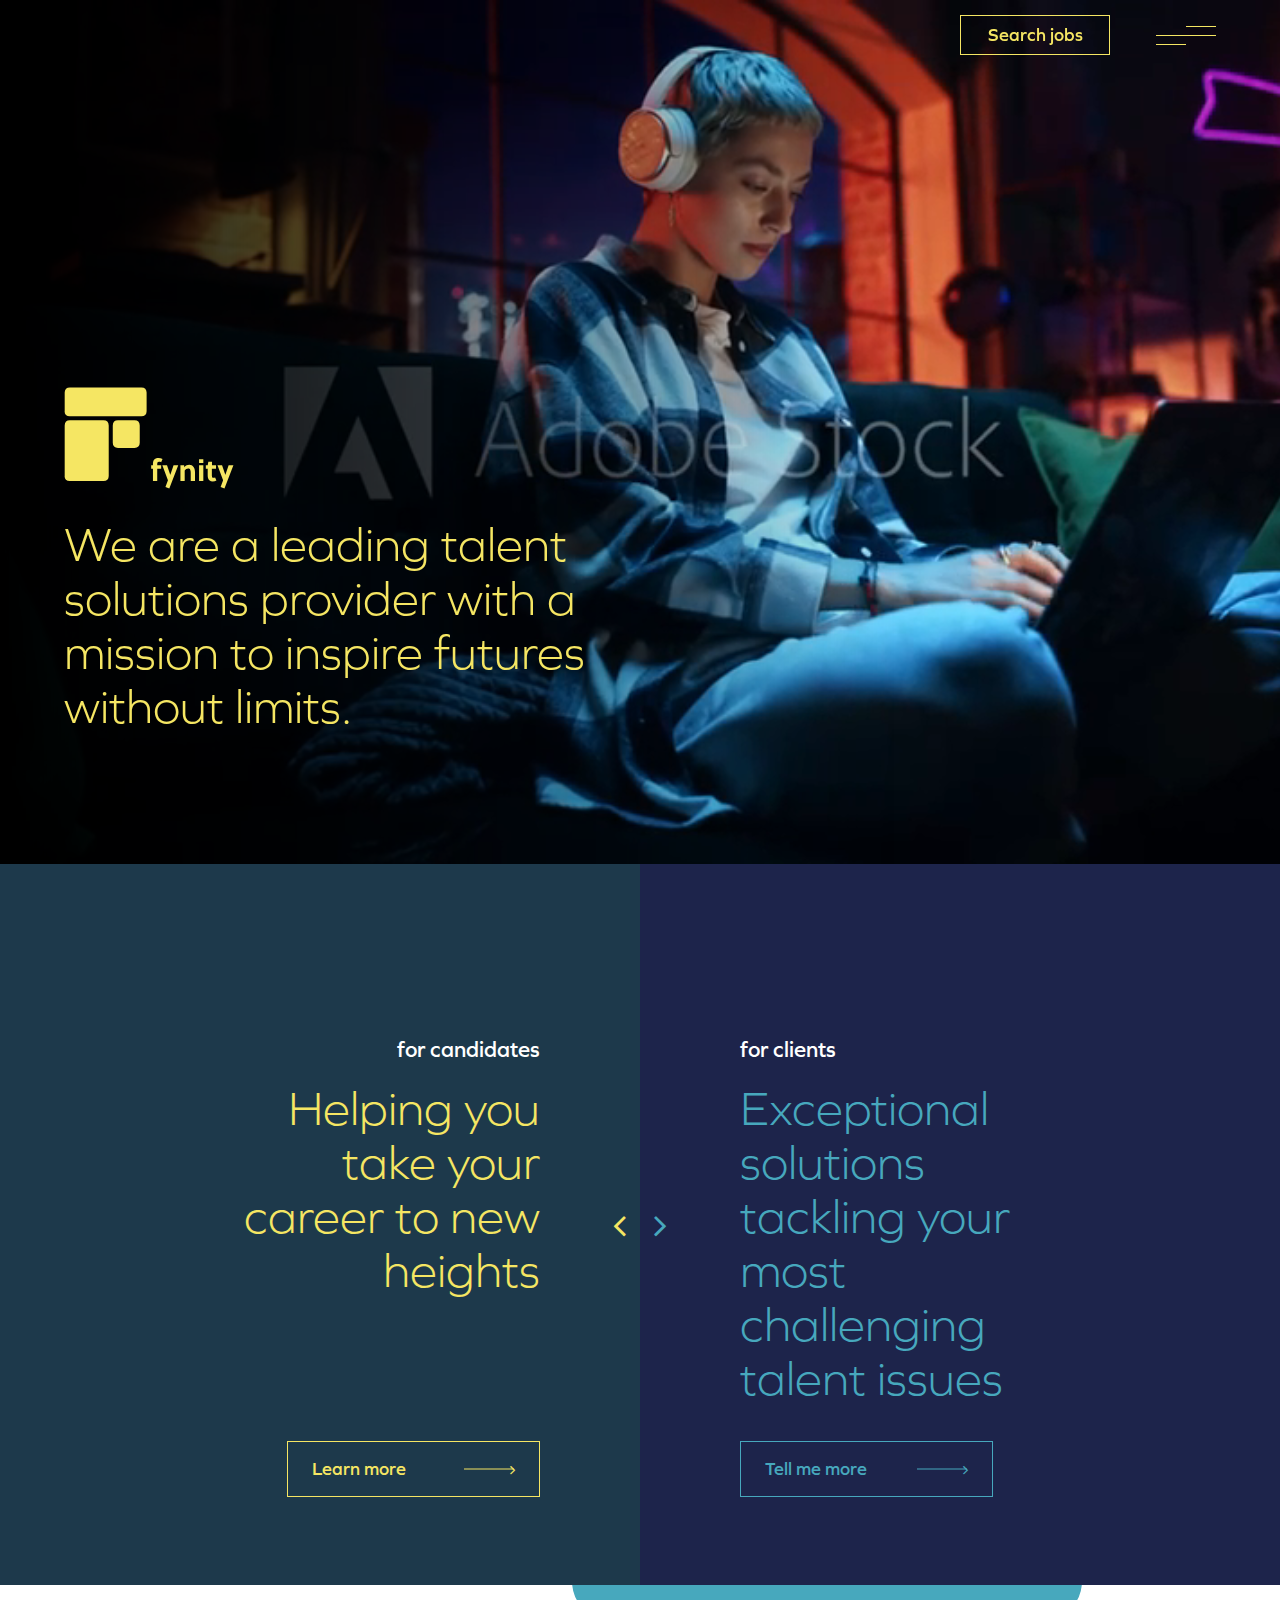
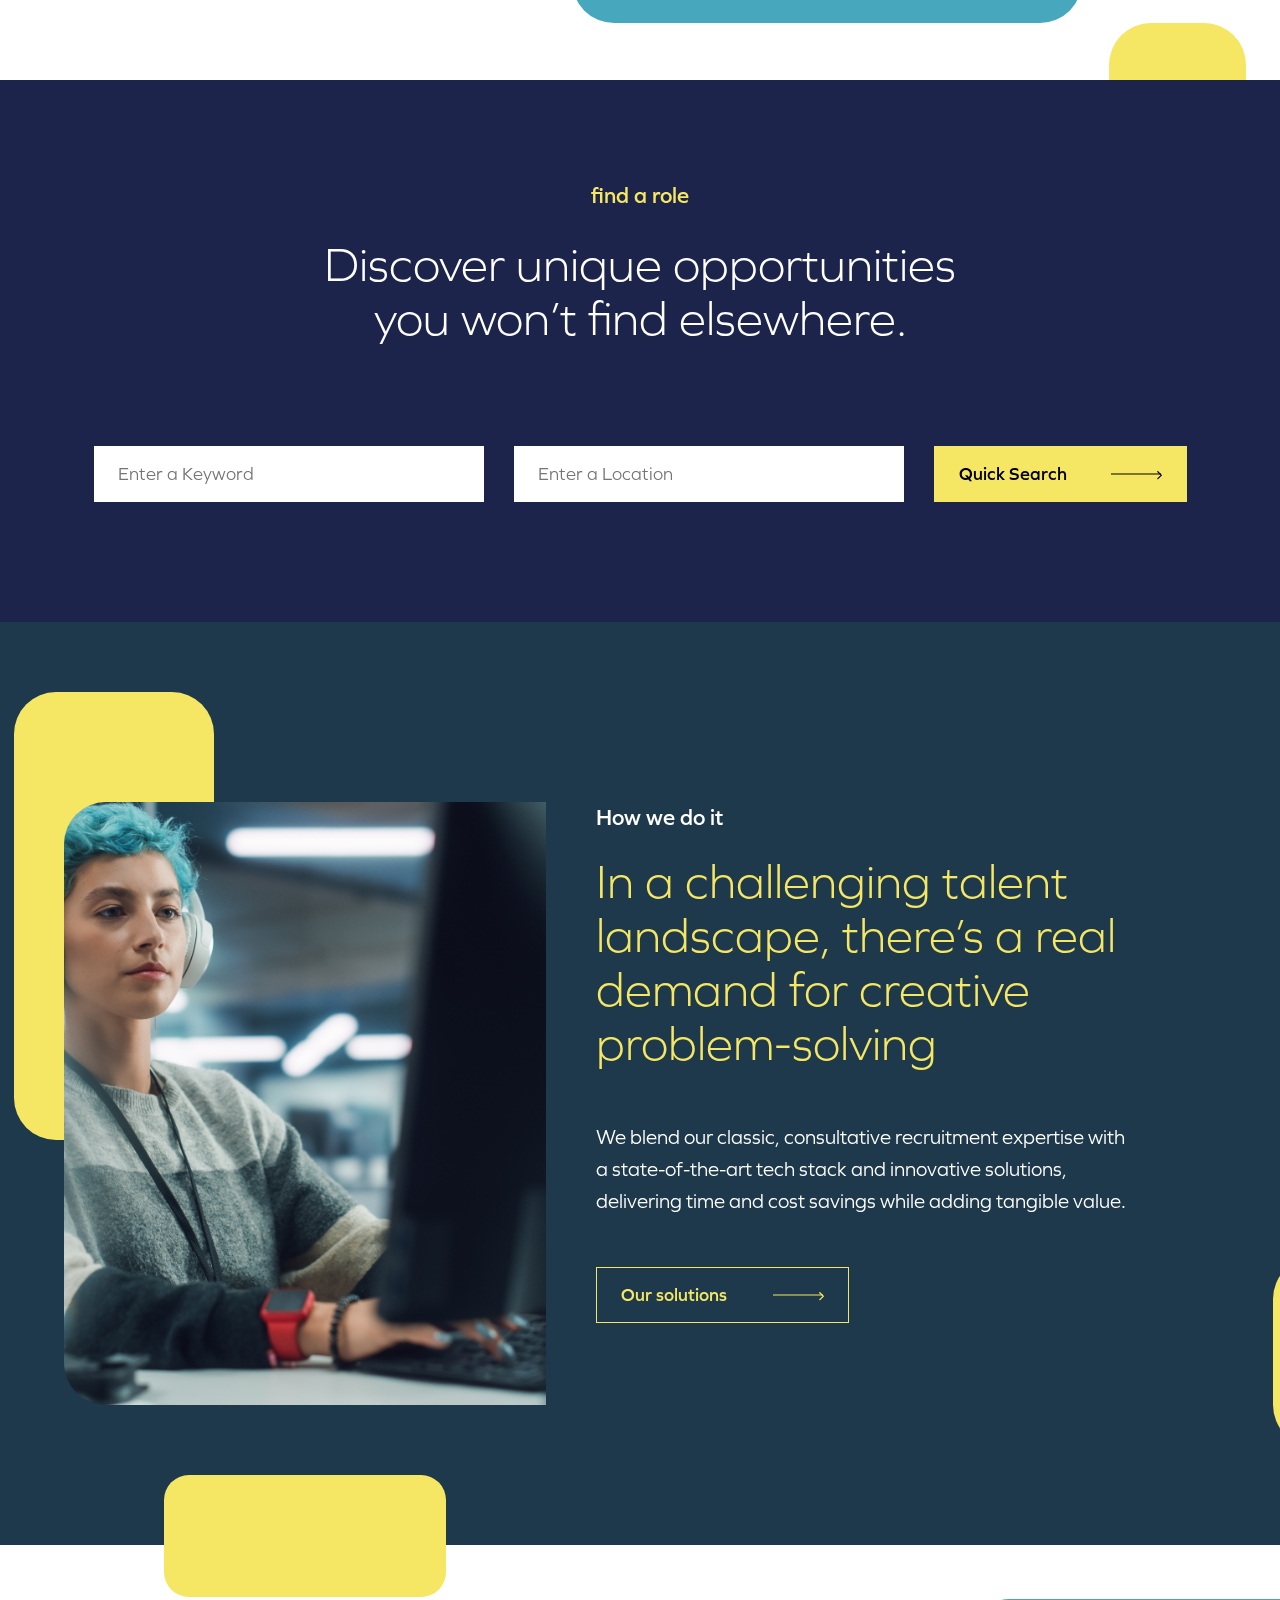
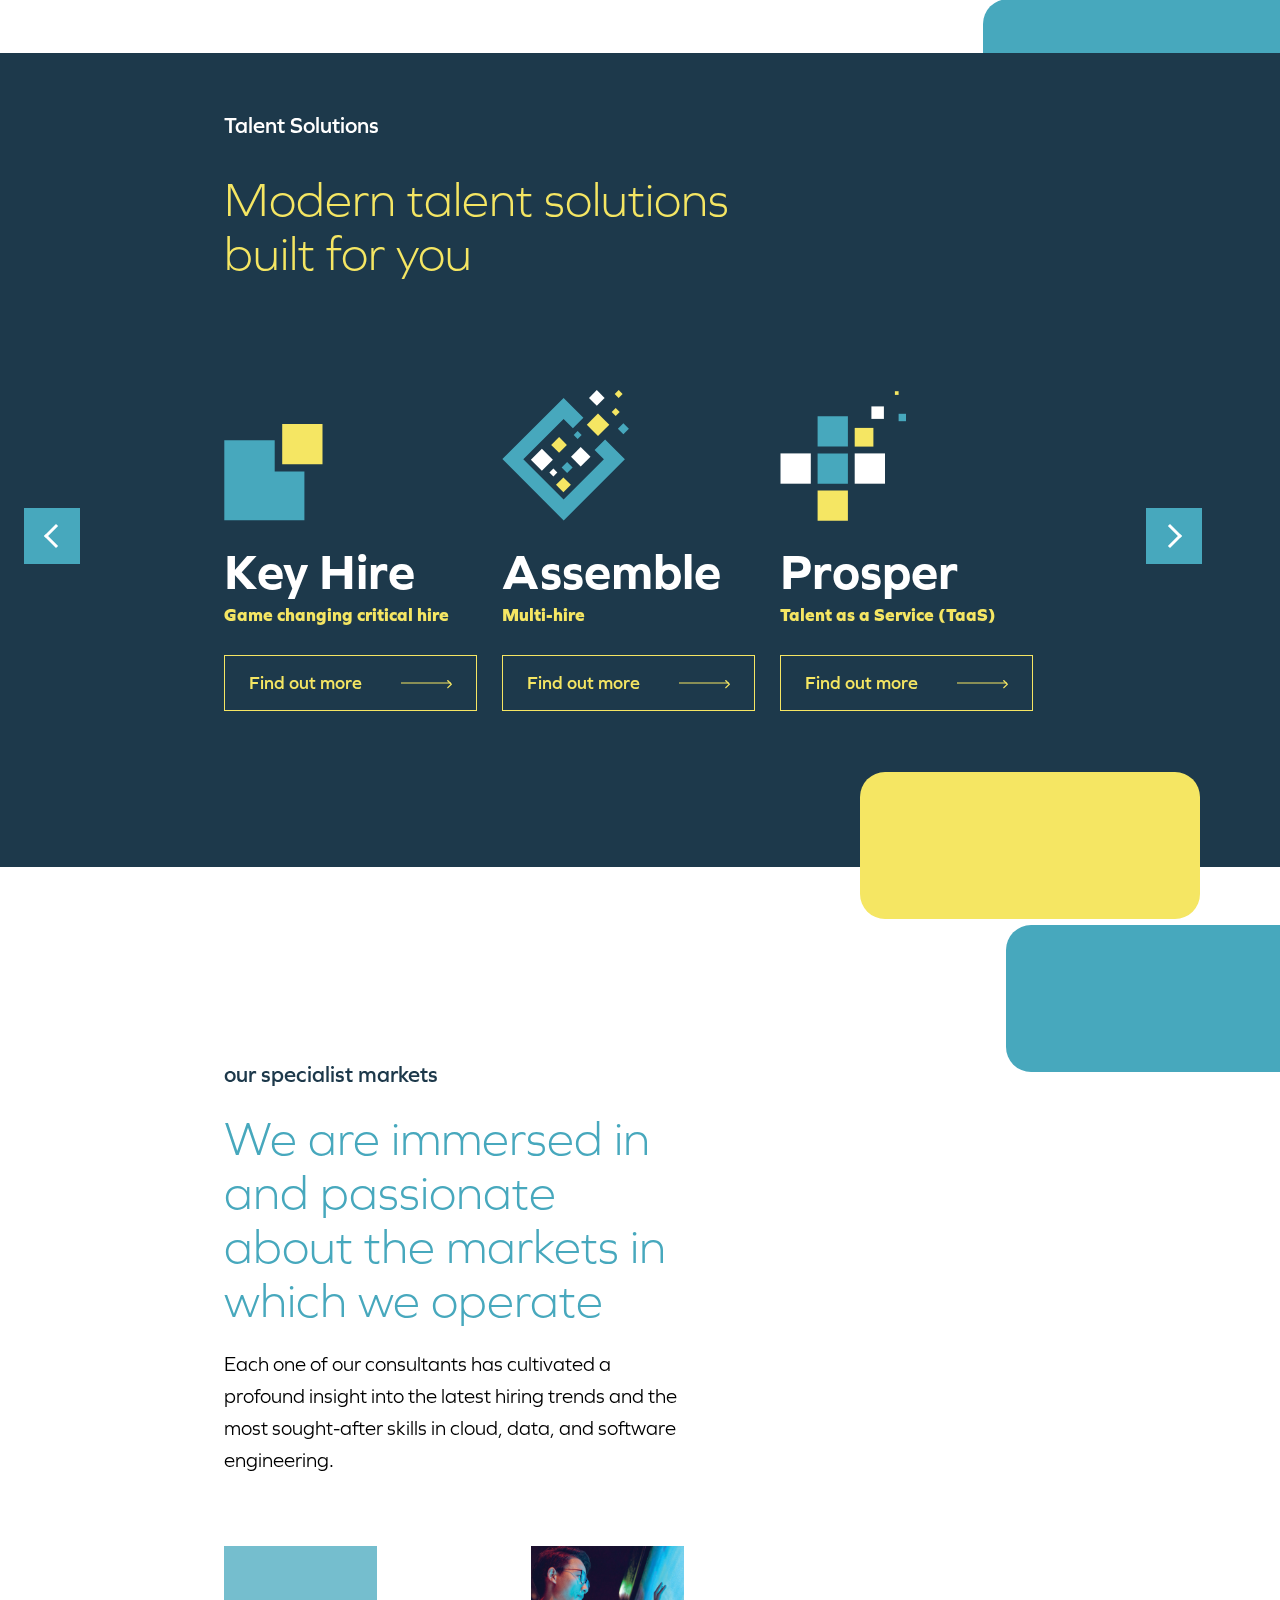
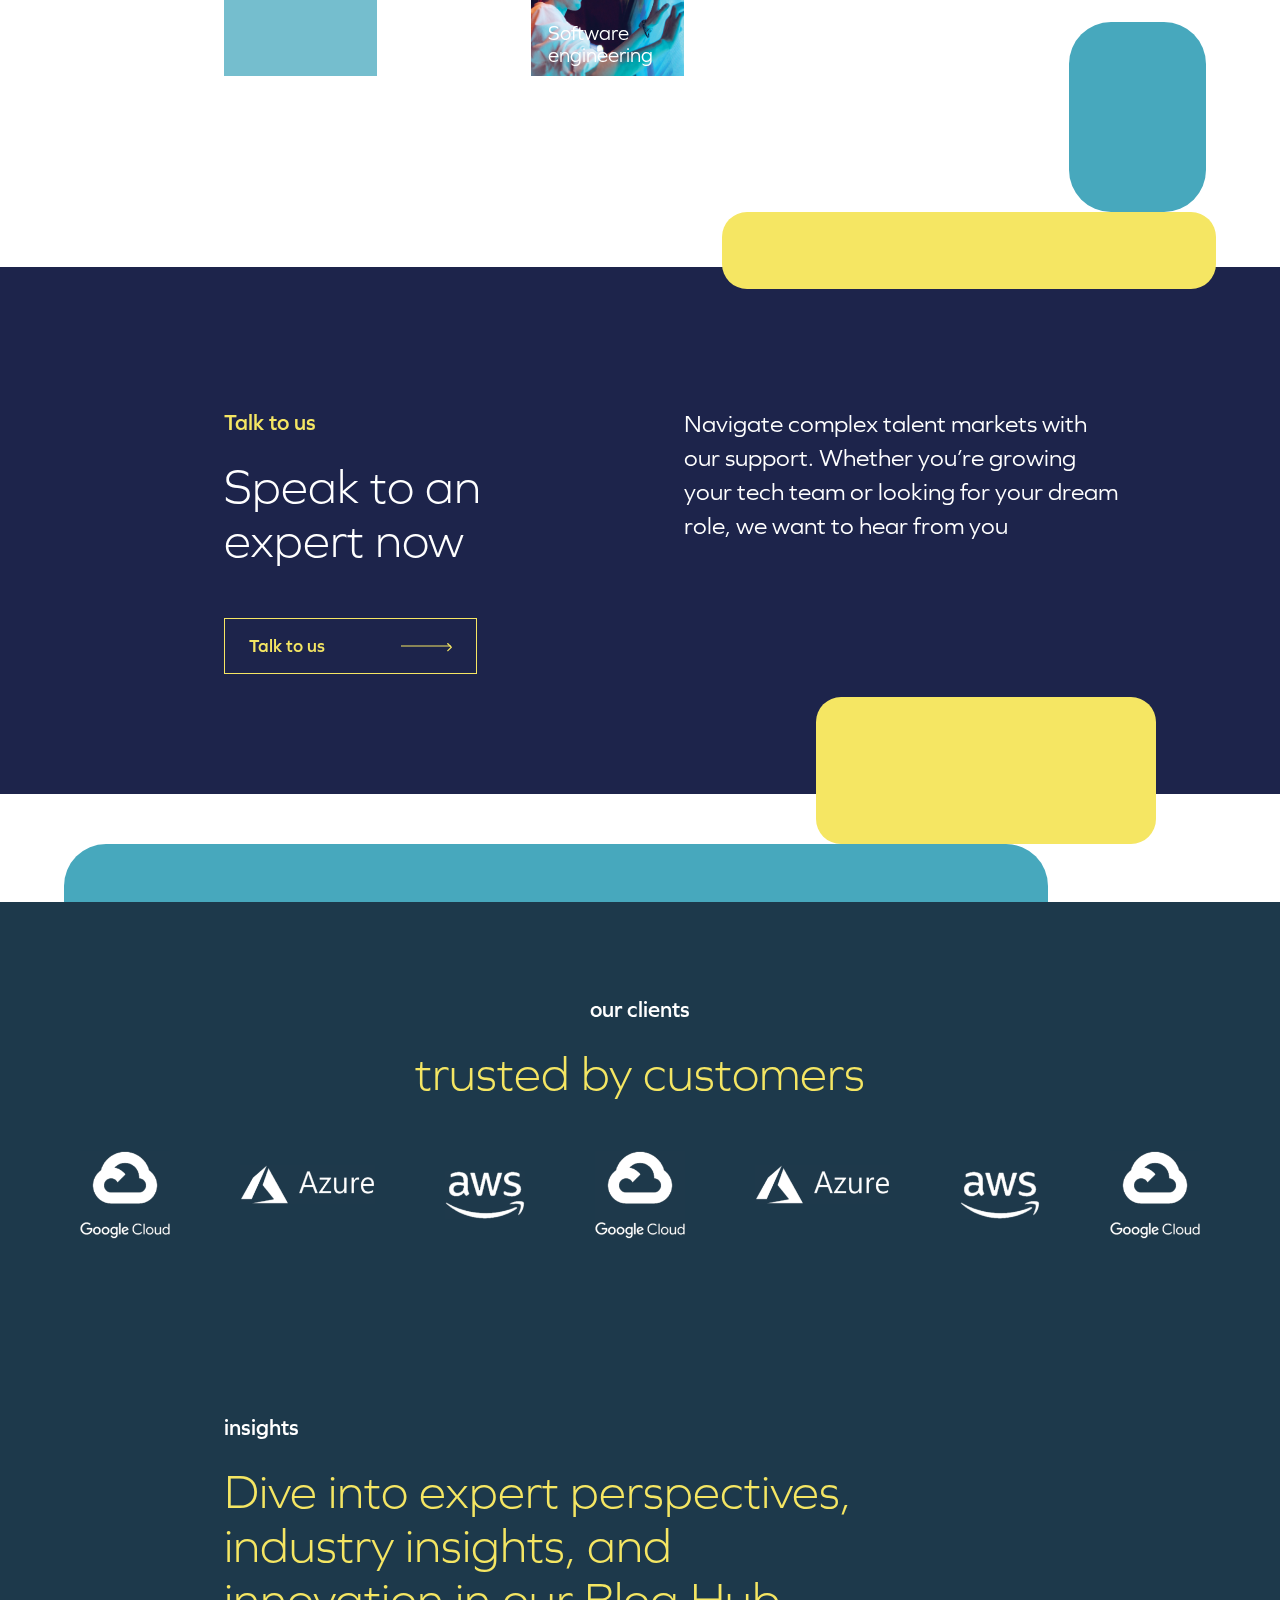
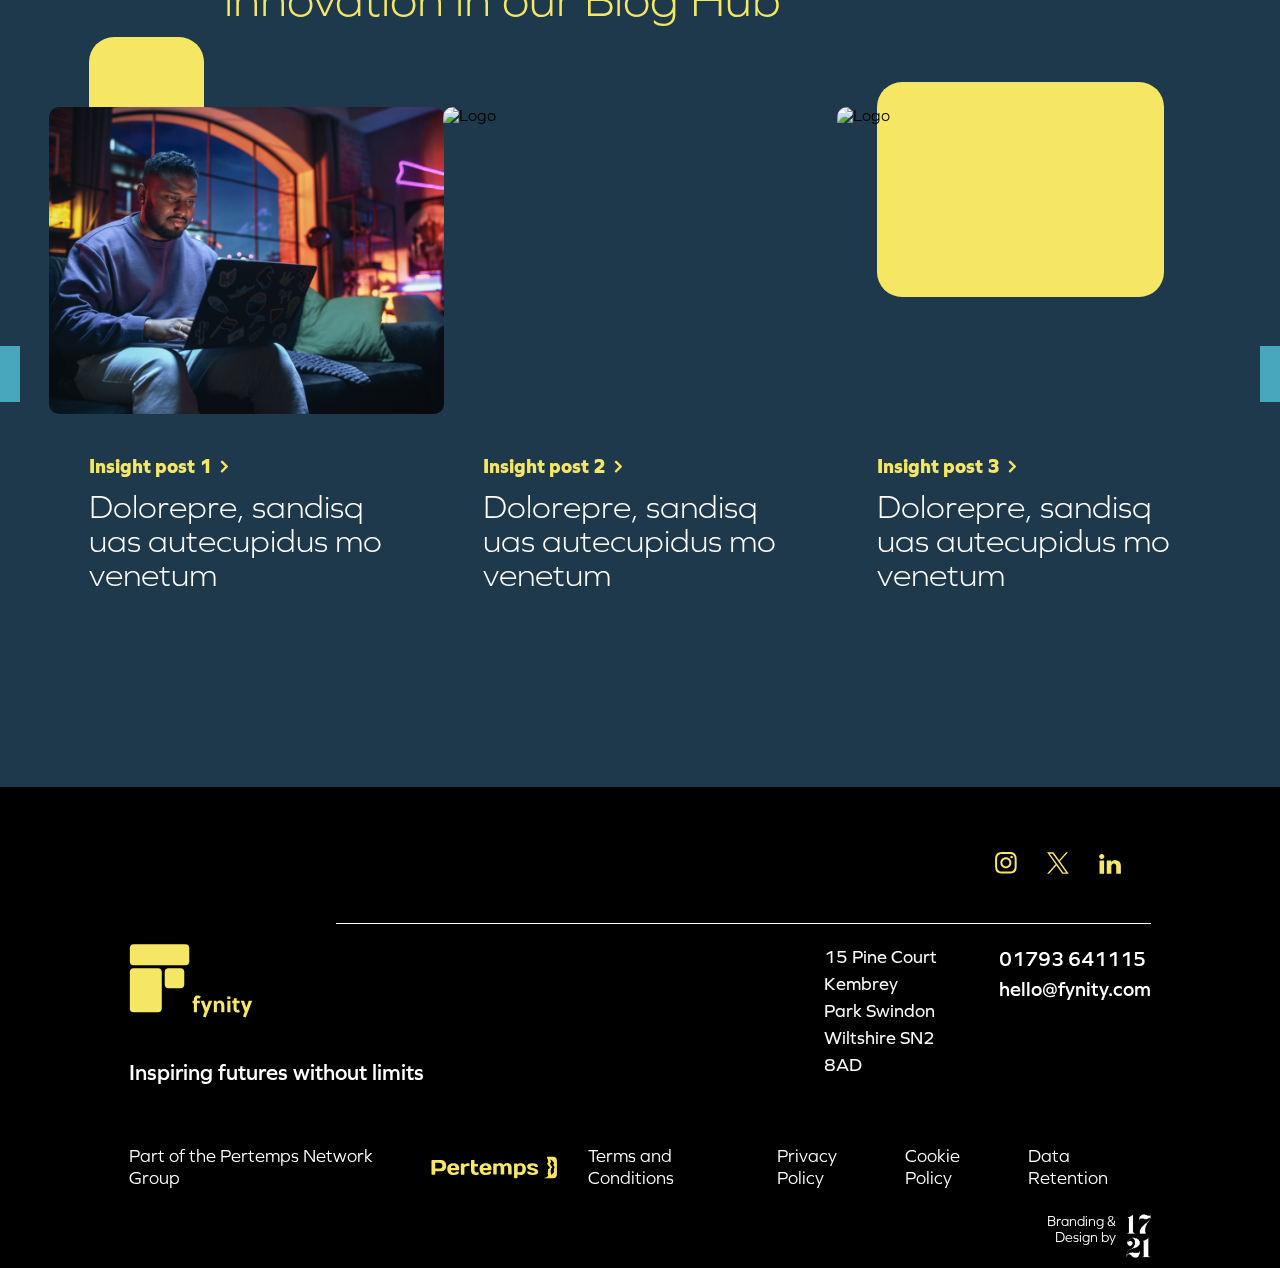
==== commit 704e562b: "fix bug ui" ====
--- a/index.html
+++ b/index.html
@@ -28,11 +28,6 @@
     <div class="header">
       <div class="container">
         <div></div>
-        <!-- <img
-          src="https://png.pngtree.com/png-vector/20230912/ourmid/pngtree-beauty-logo-design-element-vector-concept-png-image_10078212.png"
-          alt="Logo Fyniti"
-          class="logo"
-        /> -->
         <div class="right">
           <button class="btn-yellow">Search jobs</button>
           <div class="burger">
@@ -109,12 +104,11 @@
     </div>
     <div class="header header-white">
       <div class="container">
-        <div></div>
-        <!-- <img
-          src="https://png.pngtree.com/png-vector/20230912/ourmid/pngtree-beauty-logo-design-element-vector-concept-png-image_10078212.png"
+        <img
+          src="./image/Branding Files/Fynity - Logos/Fynity-F-Icon Only-Blue-RGB.svg"
           alt="Logo Fyniti"
           class="logo"
-        /> -->
+        />
         <div class="right">
           <button class="btn-yellow blue">Search jobs</button>
           <div class="burger">
--- a/css/index.css
+++ b/css/index.css
@@ -777,9 +777,7 @@
   transition: 0.3s ease-in-out;
 }
 .insights .slider-insights .item i {
-  font-family: "graphie-extrabold", sans-serif !important;
-  font-weight: normal !important;
-  font-style: normal !important;
+  font-weight: 800;
   position: relative;
   left: 5px;
   transition: 0.3s ease-in-out;
@@ -1405,13 +1403,13 @@
 }
 #homepage .banner .container {
   position: absolute;
-  top: 50%;
+  bottom: 15%;
   left: 50%;
-  transform: translate(-50%, -50%);
+  transform: translateX(-50%);
   z-index: 2;
 }
 #homepage .banner video {
-  height: 65vh;
+  height: 96vh;
   -o-object-fit: cover;
      object-fit: cover;
   -o-object-position: center 20%;
@@ -2318,6 +2316,133 @@
   transform: scaleX(-1);
   margin-bottom: 65px;
 }
+#about-us .our-history {
+  padding: 130px 0 230px;
+  text-align: center;
+}
+#about-us .our-history .container {
+  position: relative;
+}
+#about-us .our-history .container::before {
+  content: "";
+  width: 521px;
+  height: 189px;
+  background: #47a8bd;
+  border-radius: 42px;
+  position: absolute;
+  top: 100px;
+  right: -700px;
+}
+#about-us .our-history .container::after {
+  content: "";
+  width: 521px;
+  height: 425px;
+  background: #f5e663;
+  border-radius: 42px;
+  position: absolute;
+  top: 220px;
+  right: -650px;
+  z-index: -1;
+}
+#about-us .our-history .title {
+  margin-bottom: 40px;
+}
+#about-us .our-history .title h3 {
+  margin-bottom: 10px;
+}
+#about-us .our-history .slider {
+  position: relative;
+}
+#about-us .our-history .slider::before {
+  content: "";
+  width: calc(100% - 140px);
+  height: 3px;
+  background: #1d394b;
+  position: absolute;
+  top: 100px;
+  left: 50%;
+  transform: translateX(-50%);
+}
+#about-us .our-history .slider .slider-nav {
+  width: 740px;
+  margin: 0 auto 85px;
+}
+#about-us .our-history .slider .slider-nav::before {
+  content: "";
+  width: 38px;
+  height: 38px;
+  border: 3px solid #47a8bd;
+  background: #ffffff;
+  border: 3px solid #47A8BD;
+  position: absolute;
+  border-radius: 50px;
+  top: 50%;
+  left: -20px;
+  transform: translateY(-50%);
+  box-sizing: border-box;
+}
+#about-us .our-history .slider .slider-nav::after {
+  content: "";
+  width: 38px;
+  height: 38px;
+  border: 3px solid #47a8bd;
+  background: #ffffff;
+  border: 3px solid #47A8BD;
+  position: absolute;
+  border-radius: 50px;
+  top: 50%;
+  right: -20px;
+  transform: translateY(-50%);
+  box-sizing: border-box;
+}
+#about-us .our-history .slider .slider-nav .slick-slide {
+  height: 200px;
+  display: flex;
+  justify-content: center;
+  align-items: center;
+}
+#about-us .our-history .slider .slider-nav .slick-slide.slick-current .circle {
+  width: 200px;
+  height: 200px;
+  font-size: 48px;
+  color: #ffffff;
+  background: #47a8bd;
+  font-family: "graphie-light", sans-serif !important;
+  font-weight: normal !important;
+  font-style: normal !important;
+}
+#about-us .our-history .slider .slider-nav .slick-slide .item {
+  display: flex !important;
+  justify-content: center;
+  align-items: center;
+}
+#about-us .our-history .slider .slider-nav .slick-slide .circle {
+  display: flex;
+  justify-content: center;
+  align-items: center;
+  width: 82px;
+  height: 82px;
+  border: 3px solid #47a8bd;
+  background: #ffffff;
+  border: 3px solid #47a8bd;
+  border-radius: 100px;
+  transition: 0.3s ease-in-out;
+}
+#about-us .our-history .slider .slider-nav .slick-next,
+#about-us .our-history .slider .slider-nav .slick-prev {
+  right: -180px;
+}
+#about-us .our-history .slider .slider-nav .slick-prev {
+  transform: translateY(-50%) scaleX(-1);
+  left: -180px;
+}
+#about-us .our-history .slider .slider-for {
+  max-width: 620px;
+  margin: auto;
+}
+#about-us .our-history .slider .slider-for h3 {
+  margin-bottom: 20px;
+}
 
 @media (max-width: 1270px) {
   #about-us .description .container {
@@ -2358,6 +2483,24 @@
   #about-us .working-with .container::before {
     z-index: -1;
   }
+  #about-us .our-history .slider::before {
+    width: 900px;
+  }
+  #about-us .our-history .slider .slider-nav {
+    width: 670px;
+  }
+  #about-us .our-history .slider .slider-nav::before {
+    left: -10px;
+  }
+  #about-us .our-history .slider .slider-nav::after {
+    right: -10px;
+  }
+  #about-us .our-history .slider .slider-nav .slick-prev {
+    left: -120px;
+  }
+  #about-us .our-history .slider .slider-nav .slick-next {
+    right: -120px;
+  }
 }
 @media (max-width: 992px) {
   #about-us .banner .container .left {
@@ -2384,6 +2527,21 @@
   }
   #about-us .working-with .container .left {
     padding-right: 20px;
+  }
+  #about-us .our-history .slider::before {
+    width: 760px;
+  }
+  #about-us .our-history .slider .slider-nav::before {
+    left: 20px;
+  }
+  #about-us .our-history .slider .slider-nav::after {
+    right: 20px;
+  }
+  #about-us .our-history .slider .slider-nav .slick-prev {
+    left: -50px;
+  }
+  #about-us .our-history .slider .slider-nav .slick-next {
+    right: -50px;
   }
 }
 @media (max-width: 768px) {
@@ -2434,7 +2592,7 @@
   #about-us .drives-us .container .left::before {
     width: 310px;
     height: 391px;
-    top: -100px;
+    top: 80px;
     left: -30px;
     border-radius: 15px;
   }
@@ -2494,6 +2652,60 @@
     height: 229px;
     border-radius: 15px;
   }
+  #about-us .our-history {
+    padding: 75px 0 90px;
+  }
+  #about-us .our-history .slider::before {
+    width: 310px;
+    top: 36px;
+  }
+  #about-us .our-history .slider .slider-nav {
+    width: 225px;
+    margin-bottom: 55px;
+  }
+  #about-us .our-history .slider .slider-nav::before {
+    width: 14px;
+    height: 14px;
+    left: -30px;
+  }
+  #about-us .our-history .slider .slider-nav::after {
+    width: 14px;
+    height: 14px;
+    right: -30px;
+  }
+  #about-us .our-history .slider .slider-nav .slick-list {
+    padding: 0 !important;
+  }
+  #about-us .our-history .slider .slider-nav .slick-slide {
+    height: 75px;
+  }
+  #about-us .our-history .slider .slider-nav .slick-slide.slick-current .circle {
+    font-size: 26px;
+    width: 75px;
+    height: 75px;
+  }
+  #about-us .our-history .slider .slider-nav .slick-slide .item {
+    height: 75px;
+  }
+  #about-us .our-history .slider .slider-nav .slick-slide .circle {
+    width: 31px;
+    height: 31px;
+    font-size: 1px;
+    color: #ffffff;
+  }
+  #about-us .our-history .slider .slider-nav .slick-next::before, #about-us .our-history .slider .slider-nav .slick-prev::before {
+    border-color: #000000;
+  }
+  #about-us .our-history .slider .slider-nav .slick-prev {
+    left: -80px;
+  }
+  #about-us .our-history .slider .slider-nav .slick-next {
+    right: -80px;
+  }
+  #about-us .our-history .slider .slider-for h3 {
+    font-size: 16px;
+    margin-bottom: 10px;
+  }
 }
 #our-solutions .banner {
   height: 560px;
@@ -4529,9 +4741,7 @@
   position: relative;
 }
 #insights .wrap-content .item i {
-  font-family: "graphie-extrabold", sans-serif !important;
-  font-weight: normal !important;
-  font-style: normal !important;
+  font-weight: 800;
   position: relative;
   left: 5px;
 }
@@ -4951,13 +5161,13 @@
 }
 #key-hire .if-you .container::before {
   content: "";
-  width: 122px;
-  height: 282px;
+  width: 202px;
+  height: 342px;
   background: #47a8bd;
   border-radius: 25px;
   position: absolute;
-  top: -50px;
-  left: -70px;
+  top: -20px;
+  left: -140px;
 }
 #key-hire .if-you .container::after {
   content: "";
@@ -4972,6 +5182,17 @@
 #key-hire .if-you .container .left {
   max-width: 365px;
   margin: auto;
+  position: relative;
+}
+#key-hire .if-you .container .left::before {
+  content: "";
+  width: 160px;
+  height: 70px;
+  background: #f5e663;
+  border-radius: 12px;
+  position: absolute;
+  top: -120px;
+  left: -295px;
 }
 #key-hire .if-you .container .left .subtitle-base {
   margin-bottom: 50px;
@@ -5208,7 +5429,7 @@
 
 @media (max-width: 1270px) {
   #key-hire .if-you .container::before {
-    left: -120px;
+    left: -280px;
   }
   #key-hire .client-say .container {
     padding: 0 40px;
@@ -5217,9 +5438,6 @@
 @media (max-width: 992px) {
   #key-hire .banner .container .left {
     width: 70%;
-  }
-  #key-hire .if-you .container::before {
-    left: -140px;
   }
   #key-hire .if-you .left {
     min-width: 365px;
@@ -5259,13 +5477,33 @@
     margin-bottom: 20px;
   }
   #key-hire .if-you {
+    padding: 70px 0;
     margin: 0;
   }
   #key-hire .if-you .container {
+    flex-direction: column-reverse;
     padding: 0;
   }
   #key-hire .if-you .container::before {
     content: none;
+  }
+  #key-hire .if-you .container .left {
+    padding-right: 0;
+    min-width: auto;
+  }
+  #key-hire .if-you .container .left .subtitle-base {
+    margin-bottom: 20px;
+  }
+  #key-hire .if-you .container .right {
+    margin-bottom: 30px;
+  }
+  #key-hire .if-you .container .right img {
+    display: block;
+    width: 100%;
+    max-width: 350px;
+    height: 250px;
+    border-radius: 12px;
+    margin: auto;
   }
   #key-hire .whitebox {
     padding: 80px 0;
